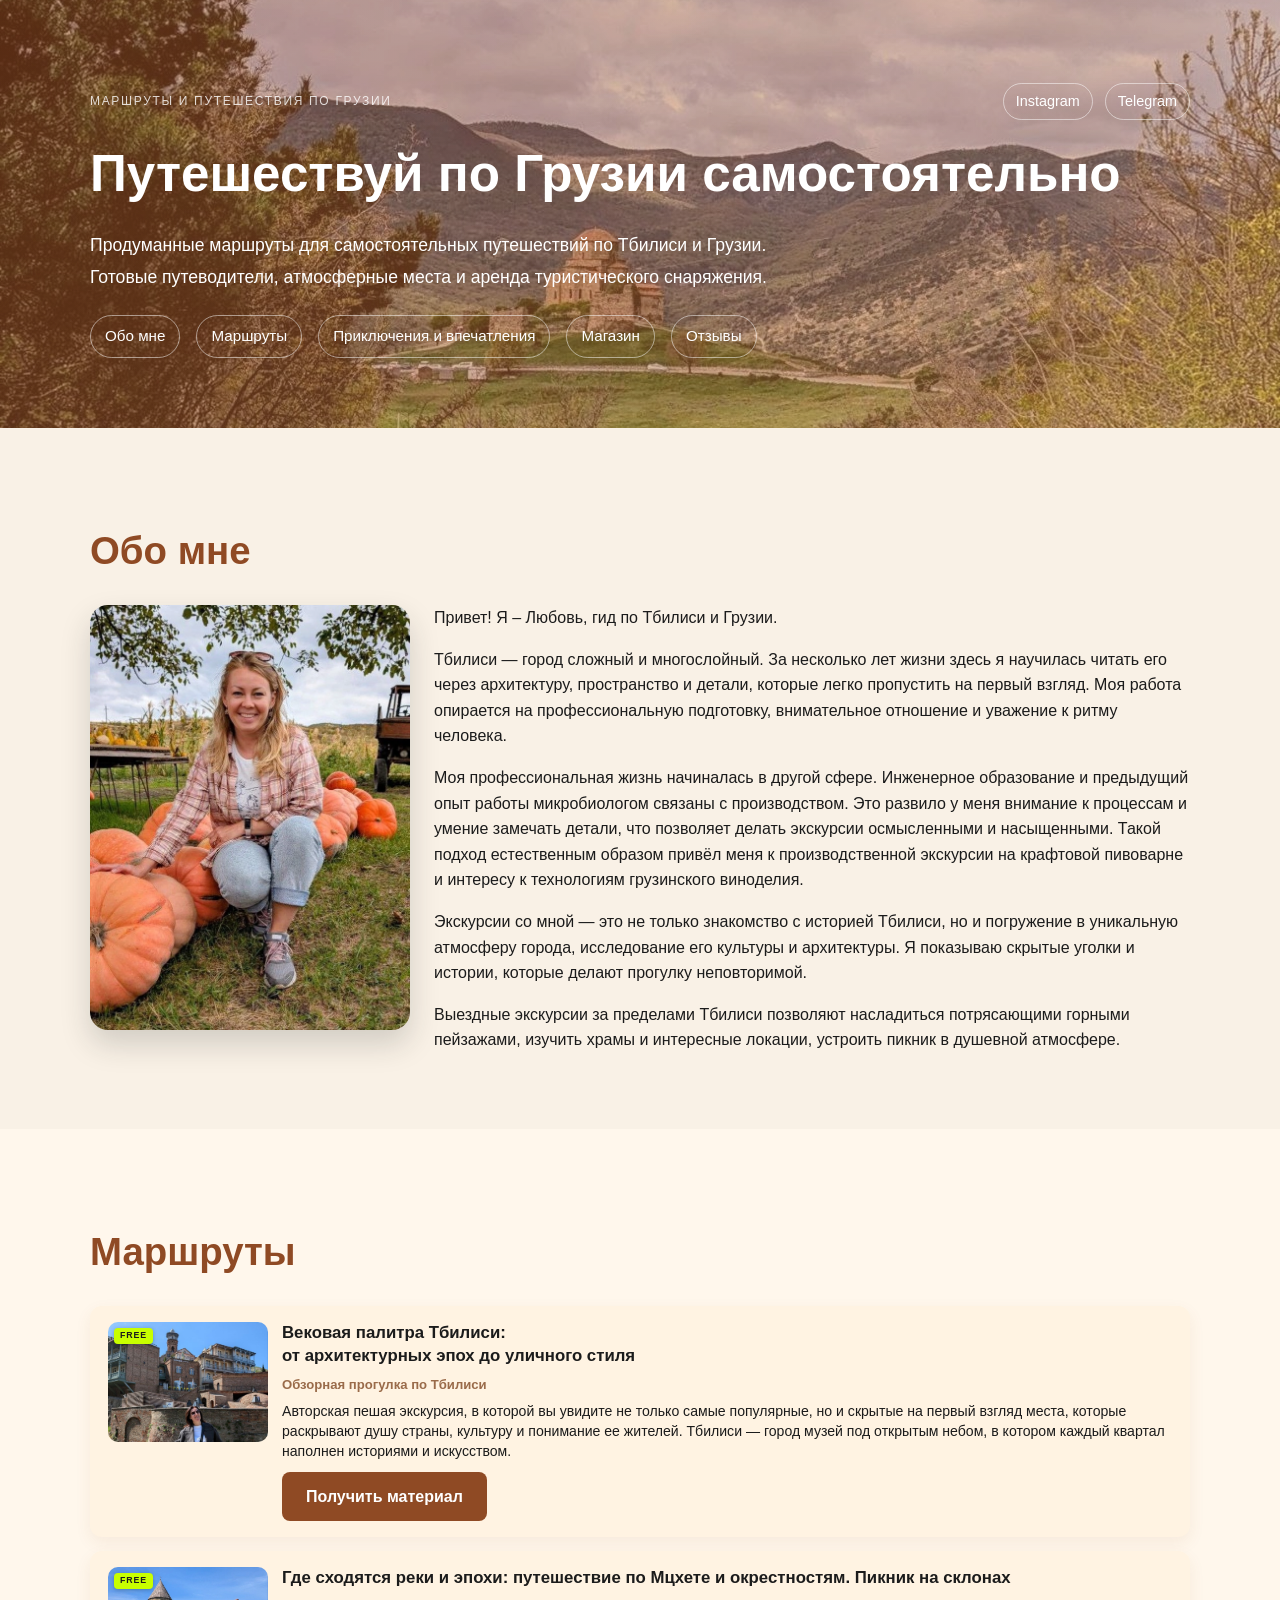
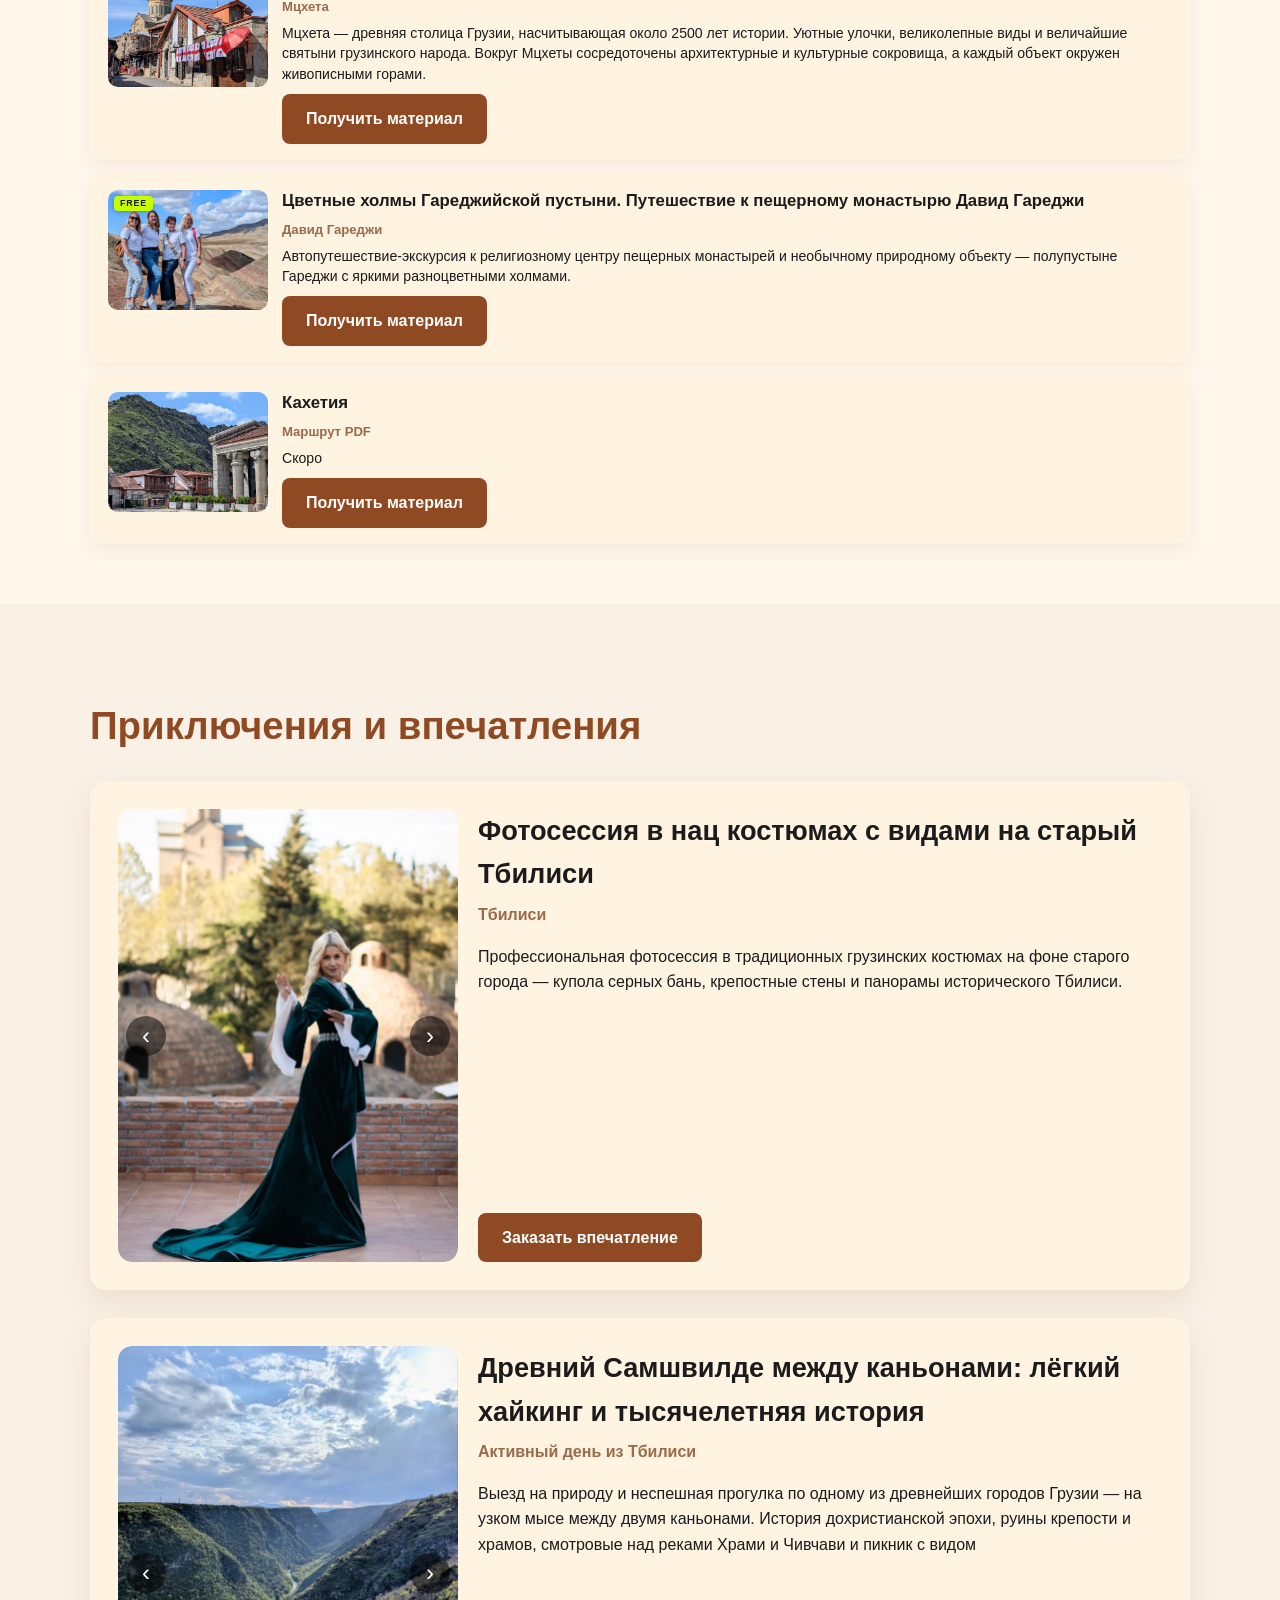
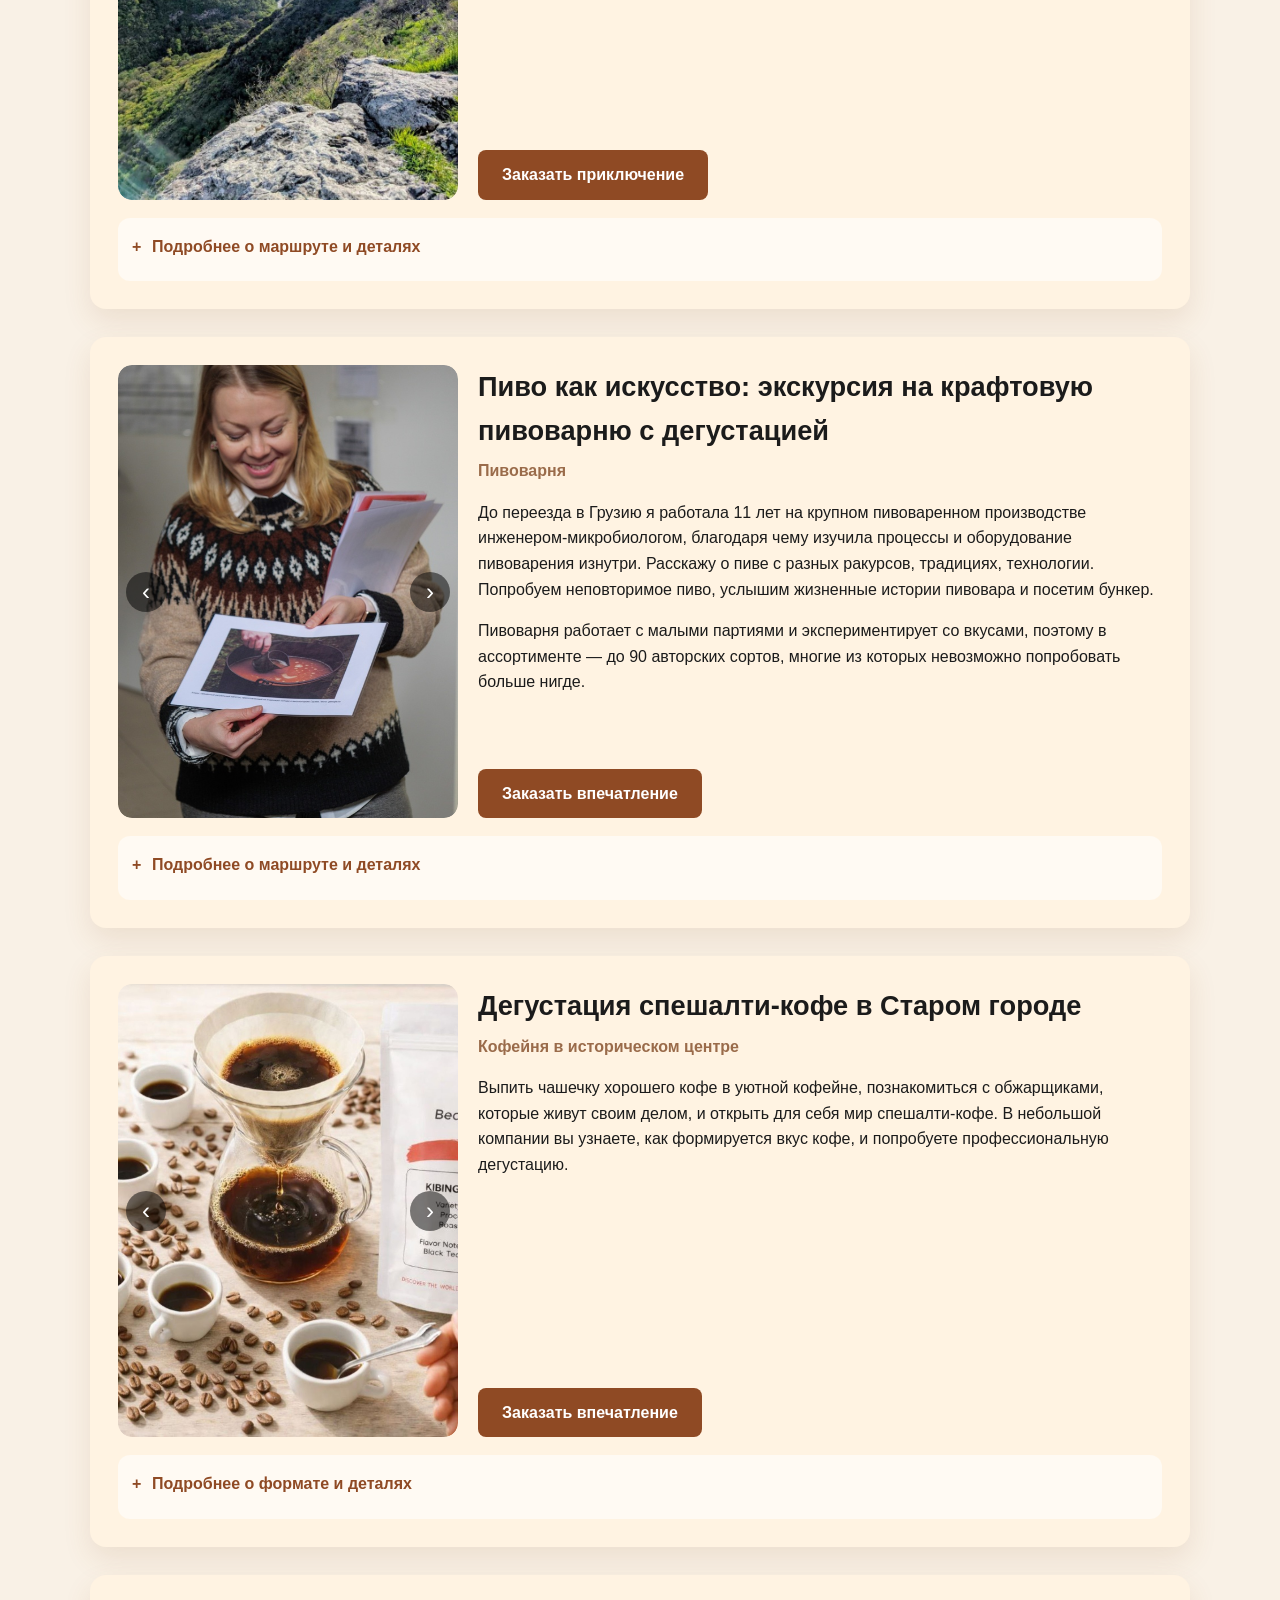
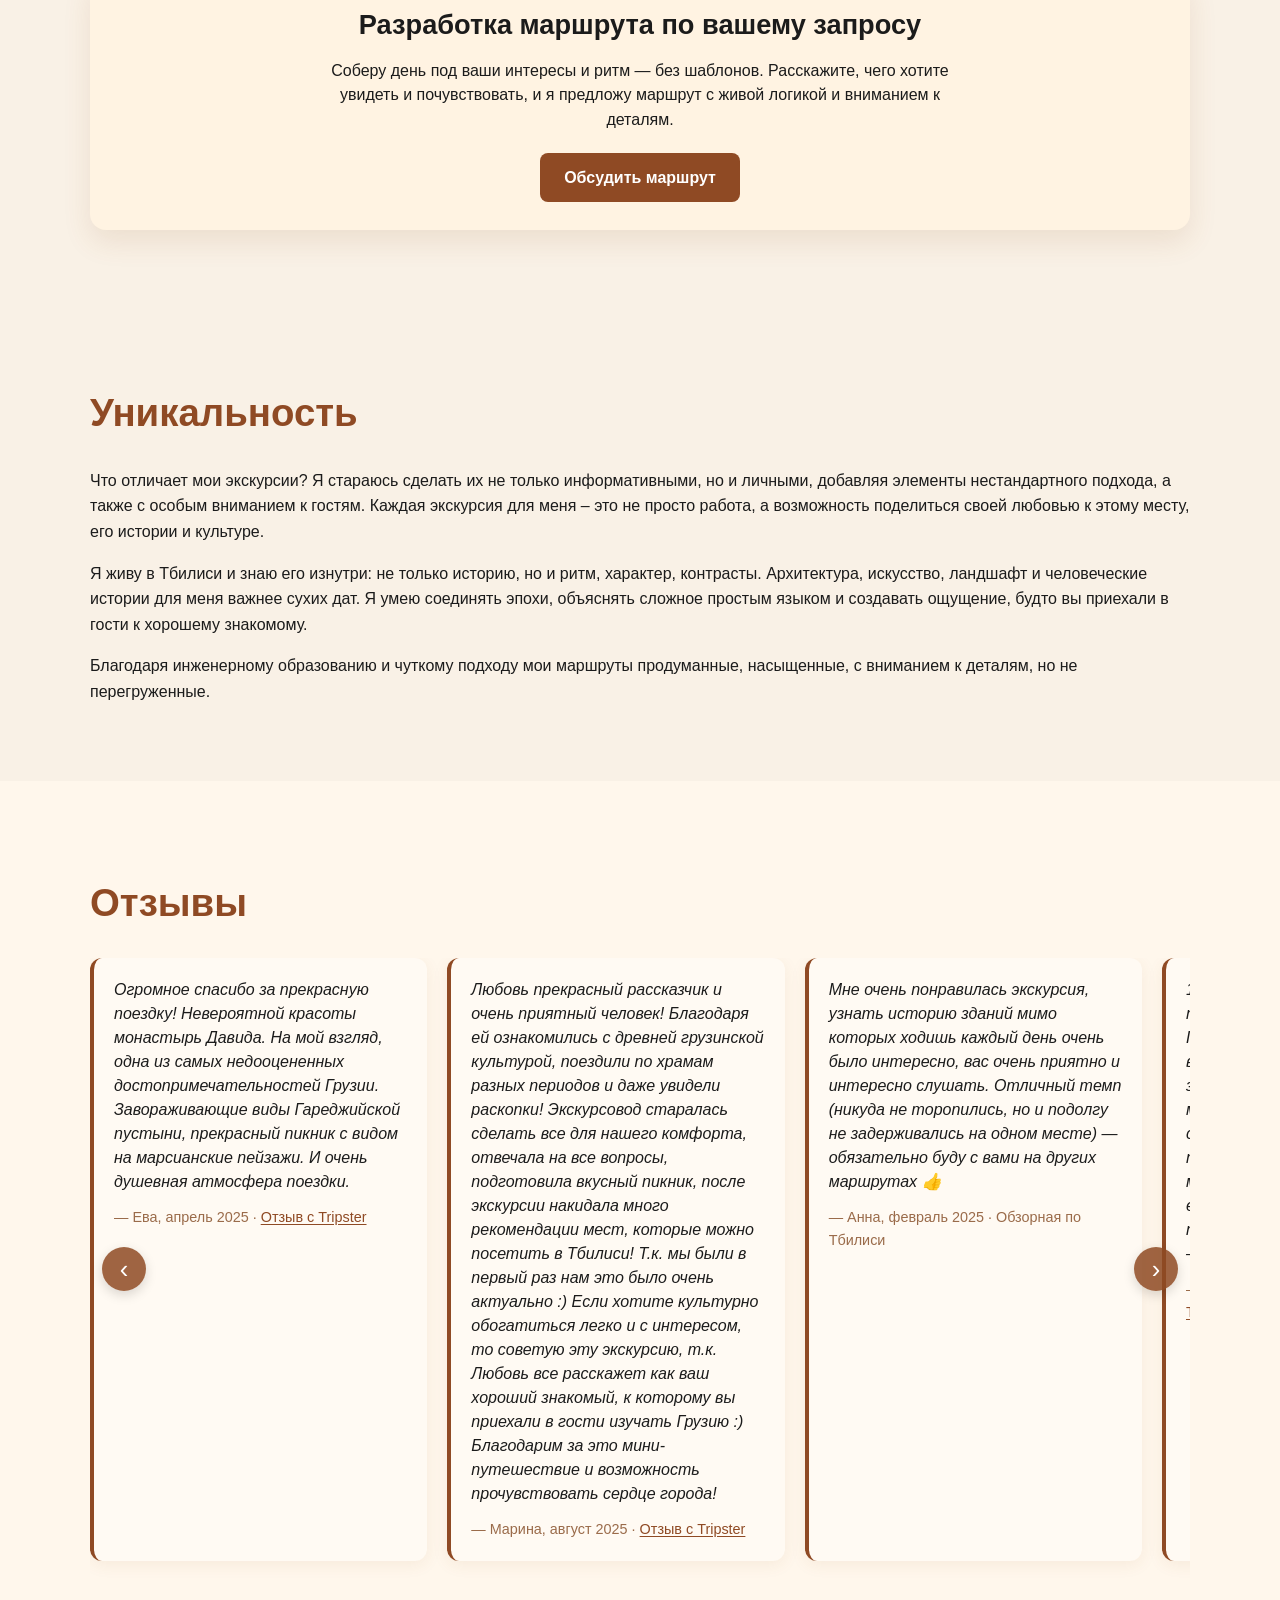
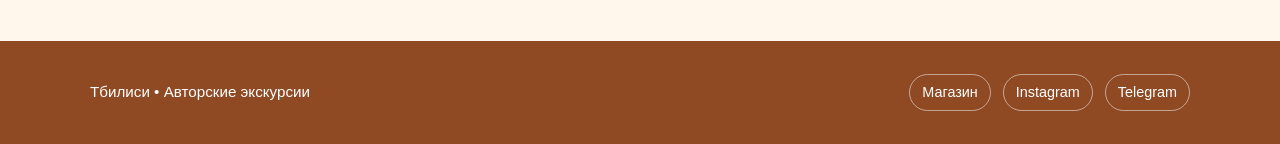
==== index.html @ 755b597a "Update index.html" ====
<!doctype html>
<html lang="ru">
  <head>
    <meta charset="utf-8" />
    <meta name="viewport" content="width=device-width, initial-scale=1" />
    <title>Любовь — гид по Тбилиси</title>
    <link rel="icon" type="image/png" sizes="32x32" href="images/favicon/favicon-32x32.png" />
    <link rel="icon" type="image/png" sizes="16x16" href="images/favicon/favicon-16x16.png" />
    <link rel="icon" href="images/favicon/favicon.ico" sizes="any" />
    <link rel="apple-touch-icon" sizes="180x180" href="images/favicon/apple-touch-icon.png" />
    <link rel="manifest" href="images/favicon/site.webmanifest" />
    <link rel="stylesheet" href="styles.css" />
  </head>
  <body>
    <header class="hero">
      <div class="container">
        <div class="hero-top">
          <p class="eyebrow">Маршруты и путешествия по Грузии</p>
          <div class="hero-contacts">
            <a href="https://instagram.com/soulmate_travel_georgia" target="_blank" rel="noreferrer"
              >Instagram</a
            >
            <a href="https://t.me/soulmate_travel_georgia" target="_blank" rel="noreferrer"
              >Telegram</a
            >
          </div>
        </div>
        <h1>Путешествуй по Грузии самостоятельно</h1>
        <p class="lead">
          Продуманные маршруты для самостоятельных путешествий по Тбилиси и Грузии.
        </p>
        <p class="lead">
          Готовые путеводители, атмосферные места и аренда туристического снаряжения.
        </p>
        <nav class="hero-nav">
          <a href="#about">Обо мне</a>
          <a href="#routes">Маршруты</a>
          <a href="#adventures">Приключения и впечатления</a>
          <a href="shop.html">Магазин</a>
          <a href="#reviews">Отзывы</a>
        </nav>
      </div>
    </header>

    <main>
      <section id="about" class="section">
        <div class="container">
          <h2>Обо мне</h2>
          <div class="about-grid">
            <div class="about-photo">
              <img
                src="images/guide-lyubov.webp"
                alt="Фото гида Любови"
              />
            </div>
            <div class="text-block">
            <p>Привет! Я – Любовь, гид по Тбилиси и Грузии.</p>
            <p>
              Тбилиси — город сложный и многослойный. За несколько лет жизни здесь я научилась читать его через архитектуру, пространство и детали, которые легко пропустить на первый взгляд. Моя работа опирается на профессиональную подготовку, внимательное отношение и уважение к ритму человека.
            </p>
            <p>
              Моя профессиональная жизнь начиналась в другой сфере. Инженерное образование и предыдущий опыт работы микробиологом связаны с производством. Это развило у меня внимание к процессам и умение замечать детали, что позволяет делать экскурсии осмысленными и насыщенными. Такой подход естественным образом привёл меня к производственной экскурсии на крафтовой пивоварне и интересу к технологиям грузинского виноделия.
            </p>
            <p>
              Экскурсии со мной — это не только знакомство с историей Тбилиси, но и погружение в уникальную атмосферу города, исследование его культуры и архитектуры. Я показываю скрытые уголки и истории, которые делают прогулку неповторимой.
            </p>
            <p>
              Выездные экскурсии за пределами Тбилиси позволяют насладиться потрясающими горными пейзажами, изучить храмы и интересные локации, устроить пикник в душевной атмосфере.
            </p>
            </div>
          </div>
        </div>
      </section>

      <section id="routes" class="section section-alt">
        <div class="container">
          <h2>Маршруты</h2>

          <div class="routes-list">
          <article class="card card-route">
            <div class="route-main">
              <div class="route-cover">
                <span class="route-free-badge">FREE</span>
                <img src="images/tbilisi/tour-tbilisi-01.jpg" alt="Историческая застройка Тбилиси — балконы, канатная дорога" />
              </div>
              <div class="route-main-text">
                <div class="card-header">
                  <h3>
                    Вековая палитра Тбилиси:<br>от архитектурных эпох до уличного стиля
                  </h3>
                  <p class="card-subtitle">Обзорная прогулка по Тбилиси</p>
                </div>
                <p class="card-lead">
                  Авторская пешая экскурсия, в которой вы увидите не только самые популярные, но и скрытые на первый взгляд места, которые раскрывают душу страны, культуру и понимание ее жителей. Тбилиси — город музей под открытым небом, в котором каждый квартал наполнен историями и искусством.
                </p>
                <a href="https://t.me/soulmate_travel_georgia" target="_blank" rel="noreferrer" class="booking-button booking-button--compact">Получить материал</a>
              </div>
            </div>
          </article>

          <article class="card card-route">
            <div class="route-main">
              <div class="route-cover">
                <span class="route-free-badge">FREE</span>
                <img src="images/mtskheta/tour-mtskheta-03.jpg" alt="Улица Мцхеты — собор Светицховели, сувенирные лавки и грузинские флаги" />
              </div>
              <div class="route-main-text">
                <div class="card-header">
                  <h3>
                    Где сходятся реки и эпохи: путешествие по Мцхете и
                    окрестностям. Пикник на склонах
                  </h3>
                  <p class="card-subtitle">Мцхета</p>
                </div>
                <p class="card-lead">
                  Мцхета — древняя столица Грузии, насчитывающая около 2500 лет
                  истории. Уютные улочки, великолепные виды и величайшие святыни
                  грузинского народа. Вокруг Мцхеты сосредоточены архитектурные
                  и культурные сокровища, а каждый объект окружен живописными
                  горами.
                </p>
                <a href="https://t.me/soulmate_travel_georgia" target="_blank" rel="noreferrer" class="booking-button booking-button--compact">Получить материал</a>
              </div>
            </div>
          </article>

          <article class="card card-route">
            <div class="route-main">
              <div class="route-cover">
                <span class="route-free-badge">FREE</span>
                <img src="images/david-gareji/tour-david-gareji-01.jpg" alt="Группа на фоне разноцветных холмов Гареджийской пустыни" />
              </div>
              <div class="route-main-text">
                <div class="card-header">
                  <h3>
                    Цветные холмы Гареджийской пустыни. Путешествие к пещерному
                    монастырю Давид Гареджи
                  </h3>
                  <p class="card-subtitle">Давид Гареджи</p>
                </div>
                <p class="card-lead">
                  Автопутешествие-экскурсия к религиозному центру пещерных
                  монастырей и необычному природному объекту — полупустыне
                  Гареджи с яркими разноцветными холмами.
                </p>
                <a href="https://t.me/soulmate_travel_georgia" target="_blank" rel="noreferrer" class="booking-button booking-button--compact">Получить материал</a>
              </div>
            </div>
          </article>

          <article class="card card-route">
            <div class="route-main">
              <div class="route-cover">
                <img src="images/mtskheta/tour-mtskheta-06.jpg" alt="Окрестности Кахетии и горный пейзаж" />
              </div>
              <div class="route-main-text">
                <div class="card-header">
                  <h3>Кахетия</h3>
                  <p class="card-subtitle">Маршрут PDF</p>
                </div>
                <p class="card-lead">Скоро</p>
                <a href="https://t.me/soulmate_travel_georgia" target="_blank" rel="noreferrer" class="booking-button booking-button--compact">Получить материал</a>
              </div>
            </div>
          </article>

          </div>
        </div>
      </section>

      <section id="adventures" class="section">
        <div class="container">
          <h2>Приключения и впечатления</h2>

          <article class="card">
            <div class="tour-main tour-main--portrait">
              <div class="tour-cover-carousel carousel-3-4">
                <button type="button" class="carousel-prev" aria-label="Предыдущее фото">‹</button>
                <div class="carousel-track">
                  <figure class="carousel-slide">
                    <img src="images/photo-session/tour-photo-session-01.png" alt="Фотосессия в национальном костюме на фоне старого Тбилиси" />
                    <figcaption>Национальный костюм и виды на Абанотубани</figcaption>
                  </figure>
                </div>
                <button type="button" class="carousel-next" aria-label="Следующее фото">›</button>
              </div>
              <div class="tour-main-text">
                <div class="card-header">
                  <h3>
                    Фотосессия в нац костюмах с видами на старый Тбилиси
                  </h3>
                  <p class="card-subtitle">Тбилиси</p>
                </div>
                <p class="card-lead">
                  Профессиональная фотосессия в традиционных грузинских костюмах на фоне старого города — купола серных бань, крепостные стены и панорамы исторического Тбилиси.
                </p>
                <div class="tour-booking">
                  <a href="https://t.me/soulmate_travel_georgia" target="_blank" rel="noreferrer" class="booking-button">Заказать впечатление</a>
                </div>
              </div>
            </div>
          </article>

          <article class="card">
            <div class="tour-main tour-main--portrait">
              <div class="tour-cover-carousel carousel-3-4">
                <button type="button" class="carousel-prev" aria-label="Предыдущее фото">‹</button>
                <div class="carousel-track">
                  <figure class="carousel-slide">
                    <img src="images/samshvilde/tour-samshvilde-01.png" alt="Вид с высоты на зелёные каньоны рек Храми и Чивчави у Самшвилде" />
                    <figcaption>Каньоны у древнего Самшвилде — панорама с высоты</figcaption>
                  </figure>
                  <figure class="carousel-slide">
                    <img src="images/samshvilde/1.jpg" alt="Тропа между древними каменными стенами" />
                    <figcaption>Тропа между древними стенами</figcaption>
                  </figure>
                  <figure class="carousel-slide">
                    <img src="images/samshvilde/2.jpg" alt="Каменный храм на территории Самшвилде" />
                    <figcaption>Каменный храм на территории Самшвилде</figcaption>
                  </figure>
                  <figure class="carousel-slide">
                    <img src="images/samshvilde/3.jpg" alt="Резная каменная стела с древней надписью" />
                    <figcaption>Резная стела с древней надписью</figcaption>
                  </figure>
                  <figure class="carousel-slide">
                    <img src="images/samshvilde/4.jpg" alt="Каменная часовня с традиционными лентами" />
                    <figcaption>Часовня с традиционными лентами</figcaption>
                  </figure>
                  <figure class="carousel-slide">
                    <img src="images/samshvilde/4-1.jpg" alt="Иконы на каменной стене древней часовни" />
                    <figcaption>Иконы на каменной стене</figcaption>
                  </figure>
                  <figure class="carousel-slide">
                    <img src="images/samshvilde/5.jpg" alt="Прогулка к руинам крепости Самшвилде" />
                    <figcaption>Прогулка к руинам крепости</figcaption>
                  </figure>
                  <figure class="carousel-slide">
                    <img src="images/samshvilde/6.jpg" alt="Отдых на краю каньона с панорамой долины" />
                    <figcaption>Отдых на краю каньона</figcaption>
                  </figure>
                  <figure class="carousel-slide">
                    <img src="images/samshvilde/7.jpg" alt="Древний каменный памятник и место для отдыха" />
                    <figcaption>Древний памятник и место для отдыха</figcaption>
                  </figure>
                  <figure class="carousel-slide">
                    <img src="images/samshvilde/8.jpg" alt="Пикник на траве с видом на каньон" />
                    <figcaption>Пикник с видом на каньон</figcaption>
                  </figure>
                  <figure class="carousel-slide">
                    <img src="images/samshvilde/9-1.jpg" alt="Смотровая площадка над каньоном" />
                    <figcaption>Смотровая над каньоном</figcaption>
                  </figure>
                  <figure class="carousel-slide">
                    <img src="images/samshvilde/9-2.jpg" alt="Остатки древних крепостных стен" />
                    <figcaption>Остатки древних крепостных стен</figcaption>
                  </figure>
                  <figure class="carousel-slide">
                    <img src="images/samshvilde/10.jpg" alt="Крепостная стена и башня Самшвилде" />
                    <figcaption>Крепостная стена и башня</figcaption>
                  </figure>
                  <figure class="carousel-slide">
                    <img src="images/samshvilde/11.jpg" alt="Резные камни древней застройки" />
                    <figcaption>Резные камни древней застройки</figcaption>
                  </figure>
                  <figure class="carousel-slide">
                    <img src="images/samshvilde/12.jpg" alt="Мыс между каньонами — пастбище у руин" />
                    <figcaption>Мыс между каньонами — пастбище у руин</figcaption>
                  </figure>
                  <figure class="carousel-slide">
                    <img src="images/samshvilde/13.jpg" alt="Руины Самшвилдского Сиона" />
                    <figcaption>Руины Самшвилдского Сиона</figcaption>
                  </figure>
                  <figure class="carousel-slide">
                    <img src="images/samshvilde/14.jpg" alt="Внутри древнего каменного храма" />
                    <figcaption>Внутри древнего каменного храма</figcaption>
                  </figure>
                  <figure class="carousel-slide">
                    <img src="images/samshvilde/15.jpg" alt="Руины храма без крыши — трава и арочные проёмы" />
                    <figcaption>Храм без крыши — время и природа</figcaption>
                  </figure>
                </div>
                <button type="button" class="carousel-next" aria-label="Следующее фото">›</button>
              </div>
              <div class="tour-main-text">
                <div class="card-header">
                  <h3>
                    Древний Самшвилде между каньонами: лёгкий хайкинг и тысячелетняя история
                  </h3>
                  <p class="card-subtitle">Активный день из Тбилиси</p>
                </div>
                <p class="card-lead">
                  Выезд на природу и неспешная прогулка по одному из древнейших городов Грузии — на узком мысе между двумя каньонами. История дохристианской эпохи, руины крепости и храмов, смотровые над реками Храми и Чивчави и пикник с видом
                </p>
                <div class="tour-booking">
                  <a href="https://t.me/soulmate_travel_georgia" target="_blank" rel="noreferrer" class="booking-button">Заказать приключение</a>
                </div>
              </div>
            </div>
            <details class="tour-details">
              <summary>Подробнее о маршруте и деталях</summary>
              <div class="card-columns">
                <div>
                  <h4>Идея дня</h4>
                  <ul>
                    <li>Погулять по месту, где древний город «вписан» в каньоны</li>
                    <li>Почувствовать слой истории дохристианской Грузии</li>
                    <li>Увидеть руины средневековых храмов и укреплений</li>
                    <li>Провести день на свежем воздухе — лёгко, красиво и по-настоящему атмосферно</li>
                  </ul>
                </div>
                <div>
                  <h4>На прогулке по Самшвилде</h4>
                  <ul>
                    <li>Остатки древних крепостных стен</li>
                    <li>Руины жилых кварталов</li>
                    <li>Старинные храмы</li>
                    <li>Самшвилдский Сион</li>
                    <li>Смотровые над каньонами рек Храми и Чивчави</li>
                  </ul>
                </div>
              </div>
              <div class="text-block">
                <h4>Как проходит маршрут</h4>
                <p>
                  Из Тбилиси направляемся к древнему Самшвилде. По дороге можно зайти в Асурети — бывшую немецкую колонию Элизабетталь: камень XIX века, винные погреба и настроение «старой Европы» без суеты.
                </p>
                <p>
                  Дальше — нетяжёлый хайкинг по территории города, основанного ещё в дохристианскую эпоху. Самшвилде стоял на узком мысе между двумя каньонами и был важным торговым и оборонительным узлом. Я расскажу, как устроен был город в разные времена, почему его считали почти неприступным и как здесь переплелись языческое прошлое и христианская история Грузии.
                </p>
                <p>
                  В середине дня остановимся на короткий пикник: передохнуть, перекусить и просто посмотреть на пейзаж.
                </p>
                <p>
                  На обратном пути — Алгетское водохранилище: виды, вода и проезд по дамбе.
                </p>
              </div>
              <div class="info-grid">
                <div>
                  <h4>Кому подойдёт</h4>
                  <p>
                    Тем, кто хочет совместить лёгкую активность, панорамы и живую историю без «музейной» скуки — один день вне Тбилиси с характером.
                  </p>
                </div>
                <div>
                  <h4>Организационные детали</h4>
                  <p>
                    Продолжительность: 7–8 ч<br>
                    До локаций на автомобиле; пешая часть около 3–4 ч<br>
                    1–4 человека<br>
                    В стоимость <strong>включён пикник</strong><br>
                    Возьмите удобную нескользящую обувь; в ясную погоду — головной убор и воду
                  </p>
                </div>
                <div>
                  <h4>Стоимость</h4>
                  <p>140 евро или 450 лари</p>
                </div>
              </div>
            </details>
          </article>

          <article class="card">
            <div class="tour-main tour-main--portrait">
              <div class="tour-cover-carousel carousel-3-4">
                <button type="button" class="carousel-prev" aria-label="Предыдущее фото">‹</button>
                <div class="carousel-track">
                  <figure class="carousel-slide">
                    <img src="images/brewery/tour-brewery-01.jpg" alt="Лари — ритуальный напиток из ячменного солода в высокогорной Грузии" />
                    <figcaption>Лари — ритуальный напиток из ячменного солода в высокогорной Грузии</figcaption>
                  </figure>
                  <figure class="carousel-slide">
                    <img src="images/brewery/tour-brewery-03.jpg" alt="Ячменный солод — сырьё для пива" />
                    <figcaption>Ячменный солод — сырьё для пива</figcaption>
                  </figure>
                  <figure class="carousel-slide">
                    <img src="images/brewery/tour-brewery-04.jpg" alt="Пиво Megobrebi Brewery в бокале" />
                    <figcaption>Пиво Megobrebi Brewery в бокале</figcaption>
                  </figure>
                  <figure class="carousel-slide">
                    <img src="images/brewery/tour-brewery-05.jpg" alt="Крафтовое пиво Megobrebi — сорта в банках" />
                    <figcaption>Крафтовое пиво Megobrebi — сорта в банках</figcaption>
                  </figure>
                  <figure class="carousel-slide">
                    <img src="images/brewery/tour-brewery-06.jpg" alt="Гид рассказывает об оборудовании у бродильных танков" />
                    <figcaption>Гид рассказывает об оборудовании у бродильных танков</figcaption>
                  </figure>
                  <figure class="carousel-slide">
                    <img src="images/brewery/tour-brewery-07.jpg" alt="Квеври для ферментации на пивоварне" />
                    <figcaption>Квеври для ферментации на пивоварне</figcaption>
                  </figure>
                  <figure class="carousel-slide">
                    <img src="images/brewery/tour-brewery-08.jpg" alt="Группа с пивом на экскурсии по пивоварне" />
                    <figcaption>Группа с пивом на экскурсии по пивоварне</figcaption>
                  </figure>
                  <figure class="carousel-slide">
                    <img src="images/brewery/tour-brewery-09.jpg" alt="Оценка аромата хмеля на пивоварне" />
                    <figcaption>Оценка аромата хмеля на пивоварне</figcaption>
                  </figure>
                  <figure class="carousel-slide">
                    <img src="images/brewery/tour-brewery-02.jpg" alt="Цех пивоварни — бродильные танки и оборудование" />
                    <figcaption>Цех пивоварни — бродильные танки и оборудование</figcaption>
                  </figure>
                  <figure class="carousel-slide">
                    <img src="images/brewery/tour-brewery-10.jpg" alt="Отдых на территории пивоварни" />
                    <figcaption>Отдых на территории пивоварни</figcaption>
                  </figure>
                </div>
                <button type="button" class="carousel-next" aria-label="Следующее фото">›</button>
              </div>
              <div class="tour-main-text">
                <div class="card-header">
                  <h3>
                    Пиво как искусство: экскурсия на крафтовую пивоварню с
                    дегустацией
                  </h3>
                  <p class="card-subtitle">Пивоварня</p>
                </div>
                <p class="card-lead">
                  До переезда в Грузию я работала 11 лет на крупном пивоваренном
                  производстве инженером-микробиологом, благодаря чему изучила
                  процессы и оборудование пивоварения изнутри. Расскажу о пиве с разных ракурсов, традициях, технологии. Попробуем неповторимое пиво, услышим жизненные истории пивовара и посетим бункер.
                </p>
                <p>
                  Пивоварня работает с малыми партиями и экспериментирует со вкусами, поэтому в ассортименте — до 90 авторских сортов, многие из которых невозможно попробовать больше нигде.
                </p>
                <div class="tour-booking">
                  <a href="https://t.me/soulmate_travel_georgia" target="_blank" rel="noreferrer" class="booking-button">Заказать впечатление</a>
                </div>
              </div>
            </div>
            <details class="tour-details">
              <summary>Подробнее о маршруте и деталях</summary>
              <div class="card-columns">
                <div>
                  <h4>Вы увидите</h4>
                  <ul>
                    <li>Полный цикл производства пива.</li>
                    <li>Разберетесь в сырье, материалах и их особенностях.</li>
                    <li>Оборудование — от дробилки до линии розлива.</li>
                    <li>Истории от пивовара и разрушение мифов.</li>
                    <li>Секреты крафтового пивоварения в Грузии.</li>
                  </ul>
                </div>
                <div>
                  <h4>Вы узнаете</h4>
                  <ul>
                    <li>Как варится крафтовое пиво — от зерна до бокала.</li>
                    <li>Чем отличается крафт от масс-маркета.</li>
                    <li>Историю пивоваренных традиций в Грузии.</li>
                    <li>Как влияют ингредиенты на вкус и аромат.</li>
                    <li>
                      Как проходит брожение и зачем нужны бродильные танки.
                    </li>
                  </ul>
                </div>
                <div>
                  <h4>Дегустация</h4>
                  <ul>
                    <li>Пиво прямо из бродильного танка.</li>
                    <li>3–4 сорта пива и 4–5 видов наливки.</li>
                    <li>Легкие закуски включены.</li>
                  </ul>
                </div>
              </div>
              <div class="info-grid">
                <div>
                  <h4>Уникальность</h4>
                  <p>
                    Подойдёт тем, кто любит крафтовое пиво и гастрономические впечатления, ищет нетуристические форматы и хочет изнутри понять, как рождается вкус пива — в живом общении с профессиональными пивоварами.
                  </p>
                </div>
                <div>
                  <h4>Организационные моменты</h4>
                  <p>
                    Экскурсия 18+<br>
                    Продолжительность: 2,5 часа.<br>
                    До пивоварни вы добираетесь самостоятельно (около 30 минут от центра).<br>
                    На производство нельзя проносить еду и молочные продукты<br>
                    Перед экскурсией рекомендую поесть и воздержаться от вождения авто
                  </p>
                </div>
                <div>
                  <h4>Стоимость</h4>
                  <p>
                    120 ₾ или 45 $/чел<br>
                    Минимум 3 человека.<br>
                    Группам от 5 человек — скидка 10%
                  </p>
                </div>
              </div>
            </details>
          </article>

          <article class="card">
            <div class="tour-main tour-main--portrait">
              <div class="tour-cover-carousel carousel-3-4">
                <button type="button" class="carousel-prev" aria-label="Предыдущее фото">‹</button>
                <div class="carousel-track">
                  <figure class="carousel-slide">
                    <img src="images/coffee/tour-coffee-01.png" alt="Профессиональная дегустация кофе — Chemex, чашки и зёрна на столе" />
                    <figcaption>Дегустация в формате cupping</figcaption>
                  </figure>
                  <figure class="carousel-slide">
                    <img src="images/coffee/tour-coffee-02.png" alt="Упаковка зерна спешалти и чашка свежесваренного кофе" />
                    <figcaption>Зёрна и чашка — знакомство с сортом</figcaption>
                  </figure>
                  <figure class="carousel-slide">
                    <img src="images/coffee/tour-coffee-03.png" alt="Участница дегустации с бокалом кофе" />
                    <figcaption>Камерная атмосфера</figcaption>
                  </figure>
                  <figure class="carousel-slide">
                    <img src="images/coffee/tour-coffee-04.png" alt="Группа на дегустации спешалти-кофе в уютной кофейне" />
                    <figcaption>Общение и дегустация</figcaption>
                  </figure>
                  <figure class="carousel-slide">
                    <img src="images/coffee/tour-coffee-05.png" alt="Участник дегустации пробует аромат и вкус кофе" />
                    <figcaption>Профессиональный подход к чашке</figcaption>
                  </figure>
                  <figure class="carousel-slide">
                    <img src="images/coffee/tour-coffee-06.png" alt="Показ заваривания кофе в дриппере за стойкой кофейни" />
                    <figcaption>Разбор заваривания и оборудования</figcaption>
                  </figure>
                  <figure class="carousel-slide">
                    <img src="images/coffee/tour-coffee-07.png" alt="Эспрессо-машина — экстракция в чашки на весах" />
                    <figcaption>Точная экстракция эспрессо</figcaption>
                  </figure>
                  <figure class="carousel-slide">
                    <img src="images/coffee/tour-coffee-08.png" alt="Разлив кофе из сервера в дегустационные чашки" />
                    <figcaption>От заваривания до дегустации</figcaption>
                  </figure>
                  <figure class="carousel-slide">
                    <img src="images/coffee/tour-coffee-09.png" alt="Заваривание pour-over: чайник и дриппер V60" />
                    <figcaption>Pour-over вручную</figcaption>
                  </figure>
                  <figure class="carousel-slide">
                    <img src="images/coffee/tour-coffee-10.png" alt="Обжаренные зёрна в профессиональном каппинг-трее" />
                    <figcaption>Зёрна перед чашкой</figcaption>
                  </figure>
                </div>
                <button type="button" class="carousel-next" aria-label="Следующее фото">›</button>
              </div>
              <div class="tour-main-text">
                <div class="card-header">
                  <h3>
                    Дегустация спешалти-кофе в Старом городе
                  </h3>
                  <p class="card-subtitle">Кофейня в историческом центре</p>
                </div>
                <p class="card-lead">
                  Выпить чашечку хорошего кофе в уютной кофейне, познакомиться с обжарщиками, которые живут своим делом, и открыть для себя мир спешалти-кофе. В небольшой компании вы узнаете, как формируется вкус кофе, и попробуете профессиональную дегустацию.
                </p>
                <div class="tour-booking">
                  <a href="https://t.me/soulmate_travel_georgia" target="_blank" rel="noreferrer" class="booking-button">Заказать впечатление</a>
                </div>
              </div>
            </div>
            <details class="tour-details">
              <summary>Подробнее о формате и деталях</summary>
              <div class="card-columns">
                <div>
                  <h4>Темы встречи</h4>
                  <ul>
                    <li>В маленькой кофейне в Старом городе мы проведём камерную дегустацию спешалти-кофе.</li>
                    <li>Это возможность попробовать несколько сортов кофе так, как это делают обжарщики и бариста, и научиться различать вкусы, ароматы и характер разных зёрен.</li>
                    <li>В уютной обстановке кофейни вы познакомитесь с миром спешалти-кофе и узнаете, почему один кофе может напоминать ягоды или шоколад, а другой — цитрусы или цветы.</li>
                  </ul>
                </div>
                <div>
                  <h4>Что вас ждёт</h4>
                  <ul>
                    <li>Дегустация нескольких сортов спешалти-кофе из разных стран</li>
                    <li>Знакомство с профессиональным методом дегустации</li>
                    <li>Разговор о происхождении кофе, обработке и обжарке</li>
                    <li>Обучение тому, как различать вкусовые ноты</li>
                    <li>Дружеская атмосфера небольшой кофейни и общение с людьми, которые любят кофе</li>
                  </ul>
                </div>
                <div>
                  <h4>Вы узнаете</h4>
                  <ul>
                    <li>Чем спешалти-кофе отличается от обычного</li>
                    <li>Как формируется вкус кофе</li>
                    <li>Почему один и тот же сорт может звучать по-разному</li>
                    <li>Как научиться чувствовать вкусовые ноты</li>
                  </ul>
                </div>
              </div>
              <div class="info-grid">
                <div>
                  <h4>Уникальность</h4>
                  <ul>
                    <li>Тем, кто хочет глубже понять кофе через живой разговор и практику</li>
                    <li>Любителям спешалти и тем, кто только открывает для себя этот формат — в камерной группе и гостеприимной атмосфере</li>
                    <li>Удобное расположение рядом с достопримечательностями</li>
                  </ul>
                </div>
                <div>
                  <h4>Организационные моменты</h4>
                  <p>
                    Продолжительность: 1,5 ч<br>
                    Небольшая группа — от 2 до 5 человек<br>
                    Каждую субботу в 10:00 и в 14:00
                  </p>
                </div>
                <div>
                  <h4>Стоимость</h4>
                  <p>70 ₾ или 27 $</p>
                </div>
              </div>
            </details>
          </article>

          <div class="card card-custom-route">
            <div class="card-header">
              <h3>Разработка маршрута по вашему запросу</h3>
            </div>
            <p class="card-custom-route-text">
              Соберу день под ваши интересы и ритм — без шаблонов. Расскажите, чего хотите увидеть и почувствовать, и я предложу маршрут с живой логикой и вниманием к деталям.
            </p>
            <a href="https://t.me/soulmate_travel_georgia" target="_blank" rel="noreferrer" class="booking-button">Обсудить маршрут</a>
          </div>
        </div>
      </section>

      <section id="unique" class="section">
        <div class="container">
          <h2>Уникальность</h2>
          <div class="text-block">
            <p>
              Что отличает мои экскурсии? Я стараюсь сделать их не только
              информативными, но и личными, добавляя элементы нестандартного
              подхода, а также с особым вниманием к гостям. Каждая экскурсия для
              меня – это не просто работа, а возможность поделиться своей
              любовью к этому месту, его истории и культуре.
            </p>
            <p>
              Я живу в Тбилиси и знаю его изнутри: не только историю, но и ритм,
              характер, контрасты. Архитектура, искусство, ландшафт и человеческие
              истории для меня важнее сухих дат. Я умею соединять эпохи,
              объяснять сложное простым языком и создавать ощущение, будто вы
              приехали в гости к хорошему знакомому.
            </p>
            <p>
              Благодаря инженерному образованию и чуткому подходу мои маршруты
              продуманные, насыщенные, с вниманием к деталям, но не перегруженные.
            </p>
          </div>
        </div>
      </section>

      <section id="reviews" class="section section-alt">
        <div class="container">
          <h2>Отзывы</h2>
          <div class="reviews-carousel">
          <button type="button" class="reviews-carousel-prev" aria-label="Предыдущие отзывы">‹</button>
          <div class="reviews-carousel-track">
            <blockquote class="review-card">
              <p class="review-text">Огромное спасибо за прекрасную поездку! Невероятной красоты монастырь Давида. На мой взгляд, одна из самых недооцененных достопримечательностей Грузии. Завораживающие виды Гареджийской пустыни, прекрасный пикник с видом на марсианские пейзажи. И очень душевная атмосфера поездки.</p>
              <footer class="review-author">— Ева, апрель 2025 · <a href="https://experience.tripster.ru/experience/73449/" target="_blank" rel="noreferrer">Отзыв с Tripster</a></footer>
            </blockquote>
            <blockquote class="review-card">
              <p class="review-text">Любовь прекрасный рассказчик и очень приятный человек! Благодаря ей ознакомились с древней грузинской культурой, поездили по храмам разных периодов и даже увидели раскопки! Экскурсовод старалась сделать все для нашего комфорта, отвечала на все вопросы, подготовила вкусный пикник, после экскурсии накидала много рекомендации мест, которые можно посетить в Тбилиси! Т.к. мы были в первый раз нам это было очень актуально :) Если хотите культурно обогатиться легко и с интересом, то советую эту экскурсию, т.к. Любовь все расскажет как ваш хороший знакомый, к которому вы приехали в гости изучать Грузию :) Благодарим за это мини-путешествие и возможность прочувствовать сердце города!</p>
              <footer class="review-author">— Марина, август 2025 · <a href="https://experience.tripster.ru/experience/87246/" target="_blank" rel="noreferrer">Отзыв с Tripster</a></footer>
            </blockquote>
            <blockquote class="review-card">
              <p class="review-text">Мне очень понравилась экскурсия, узнать историю зданий мимо которых ходишь каждый день очень было интересно, вас очень приятно и интересно слушать. Отличный темп (никуда не торопились, но и подолгу не задерживались на одном месте) — обязательно буду с вами на других маршрутах 👍</p>
              <footer class="review-author">— Анна, февраль 2025 · Обзорная по Тбилиси</footer>
            </blockquote>
            <blockquote class="review-card">
              <p class="review-text">17 сентября мы были на экскурсии в пещерный монастырь в Гареджийской пустыне. Это было восхитительно! Место настолько завораживает своей красотой, мощью, умиротворением. Любовь сделала все возможное, чтобы нам показать всю уникальность этого места. И большое спасибо за это ей!!! А «вишенкой на торте» был пикник на мраморных холмах. Любовь — вы чудесница!</p>
              <footer class="review-author">— Татьяна, сентябрь 2025 · <a href="https://experience.tripster.ru/experience/73449/" target="_blank" rel="noreferrer">Отзыв с Tripster</a></footer>
            </blockquote>
            <blockquote class="review-card">
              <p class="review-text">Мне понравился интерактив, вовлечение зрителей в экскурсию с помощью вопросов, загадок. Понравились истории про художников, интересные факты. Понравился общий вайб экскурсии.</p>
              <footer class="review-author">— Дарья, январь 2026 · Обзорная по Тбилиси</footer>
            </blockquote>
            <blockquote class="review-card">
              <p class="review-text">Заказали индивидуальную экскурсию из Тбилиси по Мцхете и окрестностям. Маршрут очень понравился. Люба провела по всем историческим местам древней столицы Грузии Мцхете. Все было интересно очень познавательно , душевно. Изюминкой маршрута был пикник на склоне холма с видом на живописную долину рядом с рекой Арагви. Рекомендуем Любовь как профессионального гида.</p>
              <footer class="review-author">— Ахметов, октябрь 2025 · <a href="https://experience.tripster.ru/experience/87246/" target="_blank" rel="noreferrer">Отзыв с Tripster</a></footer>
            </blockquote>
            <blockquote class="review-card">
              <p class="review-text">Давно хотели побывать в Грузии и увидеть её природную красоту. И вот наконец мечты сбылись! Величие гор и красота ландшафта завораживала и восхищала нас. Старинная архитектура монастырей окунула нас в историю. Прекрасно подобранный маршрут, комфортный автомобиль и безопасность в дороге. Особая благодарность Любе — очень хорошему и отзывчивому человеку, любящему свою работу и отдающемуся ей сполна. Благодаря ей у нас остались прекрасные впечатления об этой стране!</p>
              <footer class="review-author">— Анастасия, август 2025 · <a href="https://experience.tripster.ru/experience/87246/" target="_blank" rel="noreferrer">Отзыв с Tripster</a></footer>
            </blockquote>
          </div>
          <button type="button" class="reviews-carousel-next" aria-label="Следующие отзывы">›</button>
          </div>
        </div>
      </section>
    </main>

    <footer class="footer">
      <div class="container">
        <div class="footer-content">
          <p>Тбилиси • Авторские экскурсии</p>
          <div class="footer-contacts">
            <a href="shop.html">Магазин</a>
            <a href="https://instagram.com/soulmate_travel_georgia" target="_blank" rel="noreferrer"
              >Instagram</a
            >
            <a href="https://t.me/soulmate_travel_georgia" target="_blank" rel="noreferrer"
              >Telegram</a
            >
          </div>
        </div>
      </div>
    </footer>
    <script>
      document.querySelectorAll('.tour-cover-carousel').forEach(function (carousel) {
        var track = carousel.querySelector('.carousel-track');
        var prev = carousel.querySelector('.carousel-prev');
        var next = carousel.querySelector('.carousel-next');
        if (!track || !prev || !next) return;
        prev.addEventListener('click', function () {
          track.scrollBy({ left: -track.offsetWidth, behavior: 'smooth' });
        });
        next.addEventListener('click', function () {
          track.scrollBy({ left: track.offsetWidth, behavior: 'smooth' });
        });
      });

      (function () {
        var reviewsTrack = document.querySelector('.reviews-carousel-track');
        var reviewsPrev = document.querySelector('.reviews-carousel-prev');
        var reviewsNext = document.querySelector('.reviews-carousel-next');
        if (!reviewsTrack || !reviewsPrev || !reviewsNext) return;
        var card = reviewsTrack.querySelector('.review-card');
        if (!card) return;
        var scrollAmount = card.offsetWidth + 20;
        reviewsPrev.addEventListener('click', function () {
          reviewsTrack.scrollBy({ left: -scrollAmount, behavior: 'smooth' });
        });
        reviewsNext.addEventListener('click', function () {
          reviewsTrack.scrollBy({ left: scrollAmount, behavior: 'smooth' });
        });
      })();
    </script>
  </body>
</html>
---- styles.css ----
*,
*::before,
*::after {
  box-sizing: border-box;
}

body {
  margin: 0;
  font-family: "Segoe UI", "Helvetica Neue", Arial, sans-serif;
  line-height: 1.6;
  color: #1b1b1b;
  background: #f9f1e6;
}

a {
  color: inherit;
  text-decoration: none;
}

img {
  max-width: 100%;
  display: block;
}

.container {
  width: min(1100px, 92%);
  margin: 0 auto;
}

.hero {
  position: relative;
  background: linear-gradient(135deg, #b65c2a, #e28a4a);
  color: #fff;
  padding: 80px 0 70px;
  overflow: hidden;
}

.hero::before {
  content: "";
  position: absolute;
  inset: 0;
  background: url("images/hero-tbilisi.webp") 75% 45%/cover no-repeat;
  opacity: 0.75;
}

.hero::after {
  content: "";
  position: absolute;
  inset: 0;
  background: linear-gradient(120deg, rgba(182, 92, 42, 0.3), rgba(226, 138, 74, 0.25));
}

.hero .container {
  position: relative;
  z-index: 1;
}

.eyebrow {
  text-transform: uppercase;
  letter-spacing: 0.14em;
  font-size: 0.75rem;
  opacity: 0.8;
  margin-bottom: 12px;
}

.hero-top {
  display: flex;
  justify-content: space-between;
  align-items: center;
  gap: 16px;
  flex-wrap: wrap;
  margin-bottom: 10px;
}

.hero-contacts,
.footer-contacts {
  display: flex;
  gap: 12px;
  flex-wrap: wrap;
}

.hero-contacts a,
.footer-contacts a {
  padding: 6px 12px;
  border-radius: 999px;
  border: 1px solid rgba(255, 255, 255, 0.5);
  font-size: 0.9rem;
  color: #fff;
  transition: background 0.2s ease, color 0.2s ease;
}

.hero-contacts a:hover,
.footer-contacts a:hover {
  background: #fff;
  color: #a34d24;
}

.hero h1 {
  font-size: clamp(2.2rem, 4vw, 3.4rem);
  margin: 0 0 16px;
}

.lead {
  font-size: 1.1rem;
  max-width: 680px;
  margin: 0 0 24px;
}

.lead + .lead {
  margin-top: -20px;
}

.hero-nav {
  display: flex;
  gap: 16px;
  flex-wrap: wrap;
}

.hero-nav a {
  padding: 8px 14px;
  border: 1px solid rgba(255, 255, 255, 0.5);
  border-radius: 999px;
  font-size: 0.95rem;
  transition: background 0.2s ease, color 0.2s ease;
}

.hero-nav a:hover {
  background: #fff;
  color: #a34d24;
}

.section {
  padding: 60px 0;
}

.section-alt {
  background: #fff7ec;
}

h2 {
  font-size: clamp(1.7rem, 3vw, 2.4rem);
  margin-bottom: 24px;
  color: #8f4a24;
}

h3 {
  font-size: clamp(1.3rem, 2.5vw, 1.7rem);
  margin: 0 0 6px;
}

h4 {
  font-size: 1rem;
  margin-bottom: 10px;
  color: #8f4a24;
}

.text-block p {
  margin: 0 0 16px;
}

.about-grid {
  display: grid;
  gap: 24px;
  align-items: start;
  grid-template-columns: minmax(220px, 320px) 1fr;
}

.about-photo img {
  border-radius: 18px;
  width: 100%;
  height: auto;
  object-fit: cover;
  box-shadow: 0 14px 30px rgba(33, 37, 41, 0.18);
}

.card {
  background: #fff3e2;
  border-radius: 16px;
  padding: 28px;
  margin-bottom: 28px;
  box-shadow: 0 12px 28px rgba(148, 90, 40, 0.12);
}

.card:last-child {
  margin-bottom: 0;
}

.card-custom-route {
  text-align: center;
}

.card-custom-route .card-header {
  margin-bottom: 12px;
}

.card-custom-route-text {
  margin: 0 auto 20px;
  max-width: 640px;
  line-height: 1.55;
  text-align: center;
}

.card-header {
  margin-bottom: 16px;
}

.card-subtitle {
  margin: 0;
  color: #9a6b4a;
  font-weight: 600;
}

.card-lead {
  margin: 0 0 20px;
}

.tour-main {
  display: grid;
  gap: 20px;
  align-items: start;
  grid-template-columns: minmax(260px, 400px) 1fr;
}

.tour-main--portrait {
  align-items: stretch;
  grid-template-columns: minmax(240px, 340px) 1fr;
}

.tour-main--portrait .tour-main-text {
  display: flex;
  flex-direction: column;
  justify-content: space-between;
  min-height: 100%;
}

.tour-main--portrait .tour-booking {
  margin-top: auto;
  margin-bottom: 0;
  padding-top: 16px;
}

.route-main {
  display: grid;
  gap: 20px;
  align-items: start;
  grid-template-columns: minmax(260px, 400px) 1fr;
}

.route-cover {
  position: relative;
  border-radius: 14px;
  overflow: hidden;
  aspect-ratio: 4 / 3;
}

.route-free-badge {
  position: absolute;
  top: 6px;
  left: 6px;
  z-index: 1;
  padding: 2px 6px;
  font-size: 0.55rem;
  font-weight: 800;
  letter-spacing: 0.1em;
  text-transform: uppercase;
  color: #1b1b1b;
  background: #c8ff00;
  border-radius: 4px;
  line-height: 1.3;
  box-shadow: 0 1px 4px rgba(0, 0, 0, 0.25);
}

.route-cover img {
  width: 100%;
  height: 100%;
  object-fit: cover;
  object-position: center;
  display: block;
}

.route-main-text .card-lead {
  margin-bottom: 0;
}

.routes-list {
  display: flex;
  flex-direction: column;
  gap: 14px;
}

.card-route {
  padding: 16px 18px;
  margin-bottom: 0;
  border-radius: 12px;
  box-shadow: 0 6px 16px rgba(148, 90, 40, 0.08);
}

.card-route .route-main {
  gap: 14px;
  grid-template-columns: minmax(120px, 160px) 1fr;
  align-items: start;
}

.card-route .route-cover {
  border-radius: 10px;
  aspect-ratio: 4 / 3;
}

.card-route .card-header {
  margin-bottom: 6px;
}

.card-route h3 {
  font-size: 1.05rem;
  line-height: 1.35;
}

.card-route .card-subtitle {
  font-size: 0.82rem;
}

.card-route .card-lead {
  font-size: 0.88rem;
  line-height: 1.45;
  margin-bottom: 10px;
}

.card-route .route-main-text .card-lead {
  margin-bottom: 10px;
}

.booking-button--compact {
  padding: 7px 14px;
  font-size: 0.85rem;
  border-radius: 6px;
  align-self: flex-start;
}

.tour-main img {
  width: 100%;
  height: auto;
  display: block;
  border-radius: 14px;
}

.tour-cover-carousel {
  position: relative;
  border-radius: 14px;
  overflow: hidden;
  aspect-ratio: 4 / 3;
}

.tour-cover-carousel.carousel-3-4 {
  aspect-ratio: 3 / 4;
}

.carousel-track {
  display: flex;
  height: 100%;
  overflow-x: auto;
  scroll-snap-type: x mandatory;
  scroll-behavior: smooth;
  -webkit-overflow-scrolling: touch;
  scrollbar-width: none;
}

.carousel-track::-webkit-scrollbar {
  display: none;
}

.carousel-slide {
  flex: 0 0 100%;
  min-width: 100%;
  height: 100%;
  margin: 0;
  position: relative;
  scroll-snap-align: start;
  scroll-snap-stop: always;
}

.carousel-slide img {
  width: 100%;
  height: 100%;
  object-fit: cover;
  object-position: center;
  display: block;
  vertical-align: top;
}

.carousel-slide figcaption {
  position: absolute;
  width: 1px;
  height: 1px;
  padding: 0;
  margin: -1px;
  overflow: hidden;
  clip: rect(0, 0, 0, 0);
  white-space: nowrap;
  border: 0;
}

.carousel-prev,
.carousel-next {
  position: absolute;
  top: 50%;
  transform: translateY(-50%);
  z-index: 2;
  width: 40px;
  height: 40px;
  padding: 0;
  border: none;
  border-radius: 50%;
  background: rgba(0, 0, 0, 0.5);
  color: #fff;
  font-size: 1.5rem;
  line-height: 1;
  cursor: pointer;
  transition: background 0.2s ease;
}

.carousel-prev:hover,
.carousel-next:hover {
  background: rgba(0, 0, 0, 0.75);
}

.carousel-prev {
  left: 8px;
}

.carousel-next {
  right: 8px;
}

.tour-main-text .card-lead {
  margin-bottom: 0;
}

.tour-booking {
  margin-top: 20px;
  margin-bottom: 18px;
}

.booking-button {
  display: inline-block;
  padding: 12px 24px;
  background: #8f4a24;
  color: #fff;
  border-radius: 8px;
  font-weight: 600;
  font-size: 1rem;
  transition: background 0.2s ease, transform 0.1s ease;
  text-decoration: none;
}

.booking-button:hover {
  background: #a34d24;
  transform: translateY(-1px);
}

.tour-details {
  margin-top: 18px;
  border-radius: 12px;
  background: #fffaf3;
  padding: 10px 14px 16px;
}

.tour-details summary {
  cursor: pointer;
  font-weight: 600;
  color: #8f4a24;
  padding: 6px 0;
  list-style: none;
}

.tour-details summary::-webkit-details-marker {
  display: none;
}

.tour-details summary::before {
  content: "+";
  display: inline-block;
  width: 20px;
  color: #8f4a24;
}

.tour-details[open] summary::before {
  content: "–";
}

.tour-details > *:not(summary) {
  margin-top: 16px;
}

.tour-details-intro {
  margin-bottom: 4px;
  line-height: 1.55;
}

.card-columns {
  display: grid;
  gap: 18px;
  grid-template-columns: repeat(auto-fit, minmax(220px, 1fr));
  margin-bottom: 20px;
}

.card ul {
  margin: 0;
  padding-left: 18px;
}

.info-grid {
  display: grid;
  gap: 16px;
  grid-template-columns: repeat(auto-fit, minmax(220px, 1fr));
  background: #fffaf3;
  border-radius: 12px;
  padding: 16px;
}

.photo-grid {
  display: flex;
  gap: 16px;
  margin-top: 18px;
  overflow-x: auto;
  padding-bottom: 12px;
  scroll-snap-type: x mandatory;
  scrollbar-width: thin;
  scrollbar-color: #8f4a24 #fffaf3;
}

.photo-grid::-webkit-scrollbar {
  height: 8px;
}

.photo-grid::-webkit-scrollbar-track {
  background: #fffaf3;
  border-radius: 4px;
}

.photo-grid::-webkit-scrollbar-thumb {
  background: #8f4a24;
  border-radius: 4px;
}

.photo-grid img {
  flex: 0 0 280px;
  height: 200px;
  object-fit: cover;
  border-radius: 12px;
  scroll-snap-align: start;
  cursor: pointer;
  transition: transform 0.2s ease;
}

.photo-grid img:hover {
  transform: scale(1.02);
}

.reviews-carousel {
  position: relative;
  width: 100%;
  overflow: hidden;
}

.reviews-carousel-track {
  display: flex;
  gap: 20px;
  width: 100%;
  overflow-x: auto;
  scroll-snap-type: x mandatory;
  scroll-behavior: smooth;
  -webkit-overflow-scrolling: touch;
  scrollbar-width: none;
  padding: 0 24px 20px;
}

.reviews-carousel-track::-webkit-scrollbar {
  display: none;
}

.reviews-carousel .review-card {
  flex: 0 0 calc((100% - 40px) / 3);
  min-width: 220px;
  scroll-snap-align: start;
  scroll-snap-stop: always;
}

.reviews-carousel-prev,
.reviews-carousel-next {
  position: absolute;
  top: 50%;
  transform: translateY(-50%);
  z-index: 2;
  width: 44px;
  height: 44px;
  padding: 0;
  border: none;
  border-radius: 50%;
  background: rgba(143, 74, 36, 0.85);
  color: #fff;
  font-size: 1.6rem;
  line-height: 1;
  cursor: pointer;
  transition: background 0.2s ease;
  box-shadow: 0 4px 12px rgba(0, 0, 0, 0.15);
}

.reviews-carousel-prev:hover,
.reviews-carousel-next:hover {
  background: #8f4a24;
}

.reviews-carousel-prev {
  left: 12px;
}

.reviews-carousel-next {
  right: 12px;
}

.review-card {
  margin: 0;
  padding: 20px;
  background: #fffaf3;
  border-radius: 12px;
  border-left: 4px solid #8f4a24;
  box-shadow: 0 4px 16px rgba(148, 90, 40, 0.08);
}

.review-text {
  margin: 0 0 12px;
  font-style: italic;
  line-height: 1.5;
}

.review-author {
  margin: 0;
  font-size: 0.9rem;
  color: #9a6b4a;
}

.review-author a {
  color: #8f4a24;
  text-decoration: underline;
  text-underline-offset: 2px;
}

.review-author a:hover {
  color: #a34d24;
}

.footer {
  background: #8f4a24;
  color: #fff;
  padding: 24px 0;
  font-size: 0.95rem;
}

.footer-content {
  display: flex;
  justify-content: space-between;
  align-items: center;
  gap: 16px;
  flex-wrap: wrap;
}

@media (max-width: 640px) {
  .reviews-carousel .review-card {
    flex: 0 0 100%;
  }
  .hero {
    padding: 60px 0 50px;
  }

  .hero h1 {
    font-size: 1.6rem;
    line-height: 1.2;
  }

  .lead {
    font-size: 0.95rem;
    max-width: 100%;
  }

  .about-grid {
    grid-template-columns: 1fr;
  }

  .tour-main {
    grid-template-columns: 1fr;
  }

  .route-main {
    grid-template-columns: 1fr;
  }

  .card-route .route-main {
    grid-template-columns: minmax(100px, 140px) 1fr;
    gap: 12px;
  }

  .tour-main--portrait .tour-main-text {
    min-height: auto;
  }

  .tour-main--portrait .tour-booking {
    margin-top: 20px;
  }


  .card {
    padding: 22px;
  }

  .footer {
    text-align: center;
  }

  .footer-content {
    justify-content: center;
  }
}

/* Shop */
.hero--compact {
  padding: 48px 0 40px;
}

.hero--compact h1 {
  font-size: clamp(1.8rem, 3vw, 2.6rem);
}

.shop-layout {
  display: grid;
  gap: 28px;
  grid-template-columns: 1fr minmax(280px, 340px);
  align-items: start;
}

.shop-grid {
  display: grid;
  gap: 20px;
  grid-template-columns: repeat(auto-fill, minmax(240px, 1fr));
}

.shop-card {
  padding: 0;
  overflow: hidden;
  margin-bottom: 0;
}

.shop-card-photo {
  aspect-ratio: 4 / 3;
  background: #fff;
}

.shop-card-photo img {
  width: 100%;
  height: 100%;
  object-fit: cover;
}

.shop-card-body {
  padding: 16px 18px 20px;
}

.shop-card-body h3 {
  font-size: 1.1rem;
  margin-bottom: 8px;
}

.shop-card-desc {
  font-size: 0.9rem;
  margin: 0 0 10px;
  line-height: 1.45;
}

.shop-card-price {
  font-weight: 600;
  color: #8f4a24;
  margin: 0 0 12px;
}

.shop-sidebar h2,
.shop-sidebar h3 {
  margin-top: 0;
}

.shop-sidebar h3 {
  font-size: 1rem;
  margin-bottom: 12px;
}

.cart-items {
  list-style: none;
  padding: 0;
  margin: 0 0 12px;
}

.cart-item {
  display: flex;
  justify-content: space-between;
  align-items: center;
  gap: 8px;
  padding: 6px 0;
  border-bottom: 1px solid rgba(143, 74, 36, 0.15);
  font-size: 0.92rem;
}

.cart-remove {
  border: none;
  background: transparent;
  color: #8f4a24;
  font-size: 1.2rem;
  cursor: pointer;
  line-height: 1;
}

.cart-dates-label,
.cart-total-label {
  font-size: 0.85rem;
  color: #9a6b4a;
  margin: 12px 0 4px;
}

.cart-dates,
.cart-total {
  margin: 0 0 8px;
  font-weight: 600;
}

.cart-total {
  font-size: 1.2rem;
  color: #8f4a24;
}

.shop-calendar {
  margin: 12px 0;
}

.cal-header {
  display: flex;
  justify-content: space-between;
  align-items: center;
  margin-bottom: 8px;
}

.cal-header button {
  border: 1px solid rgba(143, 74, 36, 0.3);
  background: #fff;
  border-radius: 6px;
  width: 32px;
  height: 32px;
  cursor: pointer;
  color: #8f4a24;
}

.cal-hint {
  font-size: 0.85rem;
  margin: 0 0 8px;
  color: #9a6b4a;
}

.cal-weekdays,
.cal-days {
  display: grid;
  grid-template-columns: repeat(7, 1fr);
  gap: 4px;
  text-align: center;
  font-size: 0.8rem;
}

.cal-weekdays {
  color: #9a6b4a;
  margin-bottom: 4px;
}

.cal-day {
  padding: 6px 0;
  border-radius: 6px;
  border: none;
  background: transparent;
}

.cal-day--active {
  background: #fff;
  border: 1px solid rgba(143, 74, 36, 0.25);
  cursor: pointer;
  color: #1b1b1b;
}

.cal-day--active:hover {
  background: #8f4a24;
  color: #fff;
}

.cal-day--selected {
  background: #8f4a24 !important;
  color: #fff !important;
}

.cal-day--disabled {
  color: #bbb;
}

.checkout-form {
  margin-top: 16px;
  padding-top: 16px;
  border-top: 1px solid rgba(143, 74, 36, 0.15);
}

.checkout-form label {
  display: block;
  font-size: 0.85rem;
  margin-bottom: 10px;
}

.checkout-form input,
.checkout-form textarea {
  display: block;
  width: 100%;
  margin-top: 4px;
  padding: 8px 10px;
  border: 1px solid rgba(143, 74, 36, 0.25);
  border-radius: 8px;
  font: inherit;
  background: #fff;
}

.checkout-form .booking-button {
  width: 100%;
  text-align: center;
  border: none;
  cursor: pointer;
  margin-top: 8px;
}

.shop-error {
  color: #b33;
  font-size: 0.9rem;
  margin: 8px 0;
}

.shop-status {
  color: #9a6b4a;
}

.shop-bot-note {
  margin-top: 24px;
  font-size: 0.95rem;
}

.shop-bot-note a {
  color: #8f4a24;
  font-weight: 600;
  text-decoration: underline;
}

.order-content {
  max-width: 560px;
}

.order-items {
  padding-left: 20px;
  margin: 0 0 16px;
}

.order-total {
  font-size: 1.15rem;
  margin-bottom: 20px;
}

.order-payment {
  padding-top: 16px;
  border-top: 1px solid rgba(143, 74, 36, 0.15);
}

@media (max-width: 860px) {
  .shop-layout {
    grid-template-columns: 1fr;
  }
}
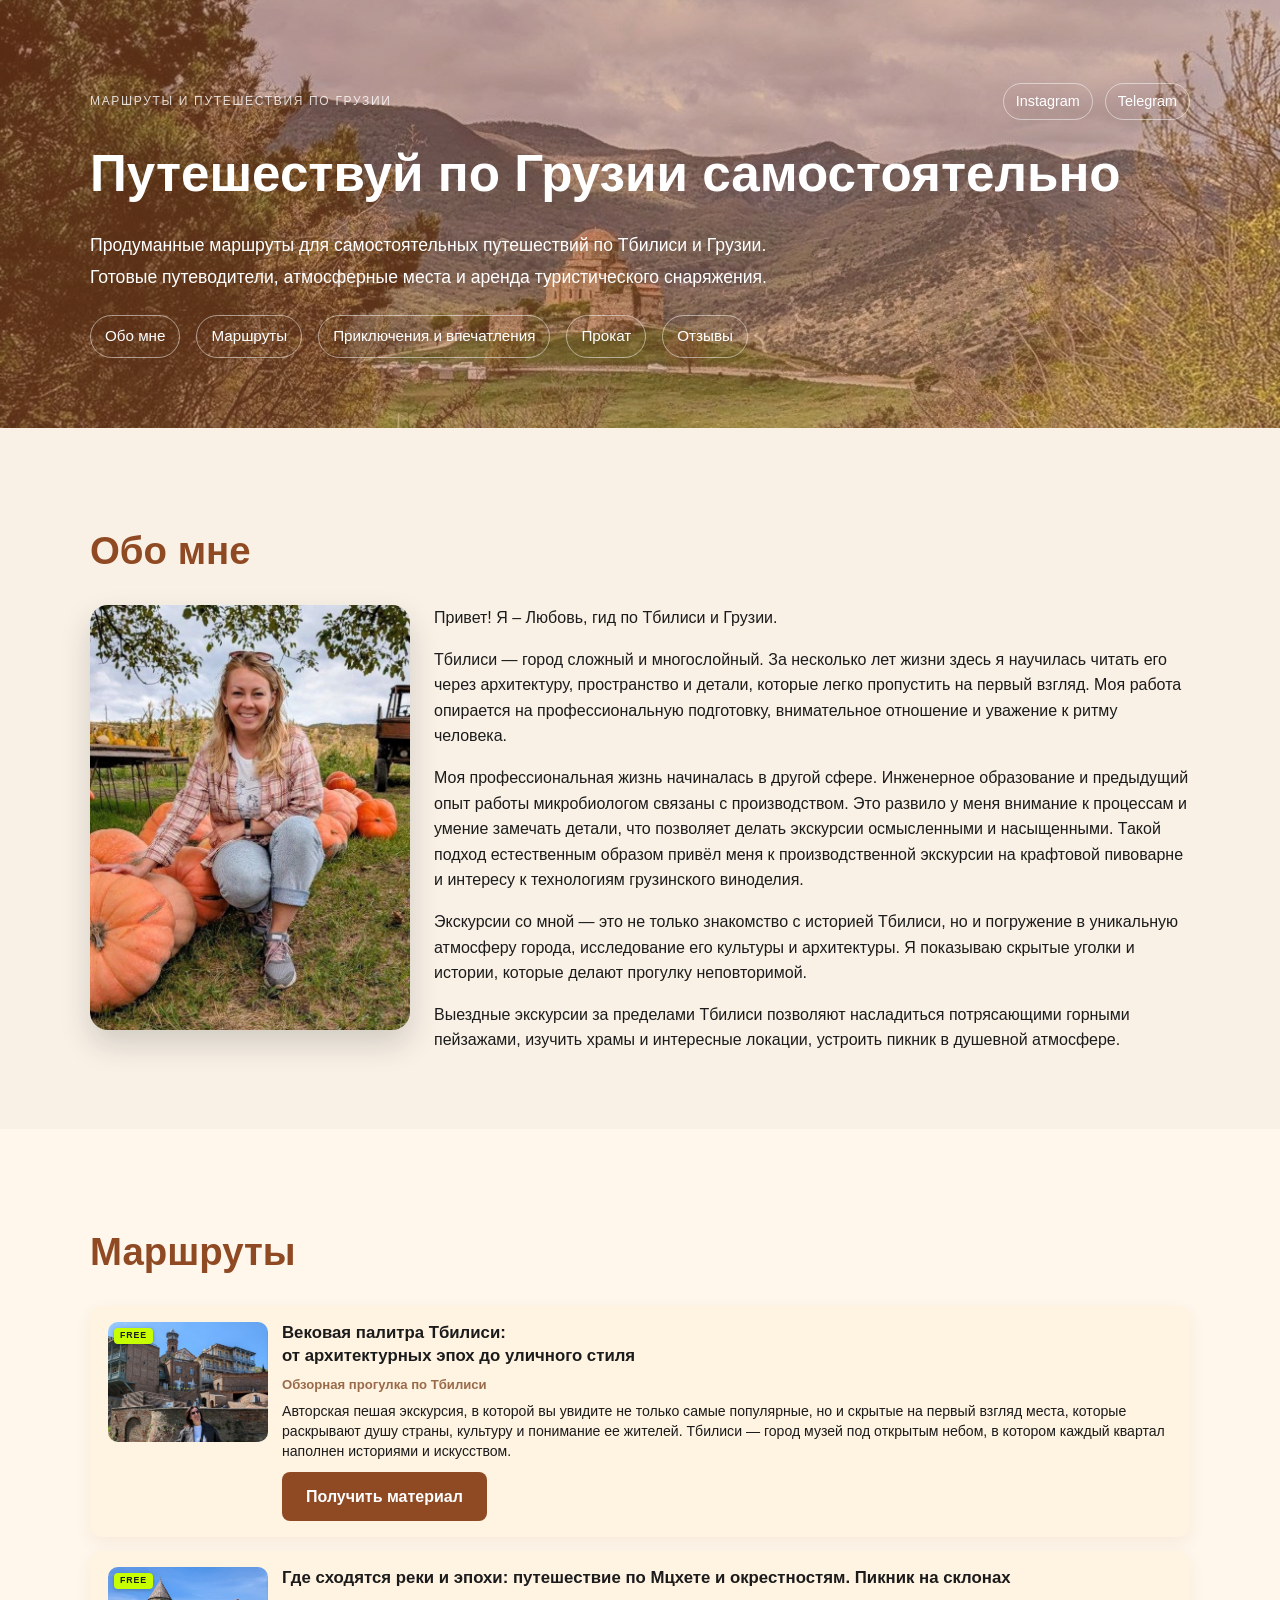
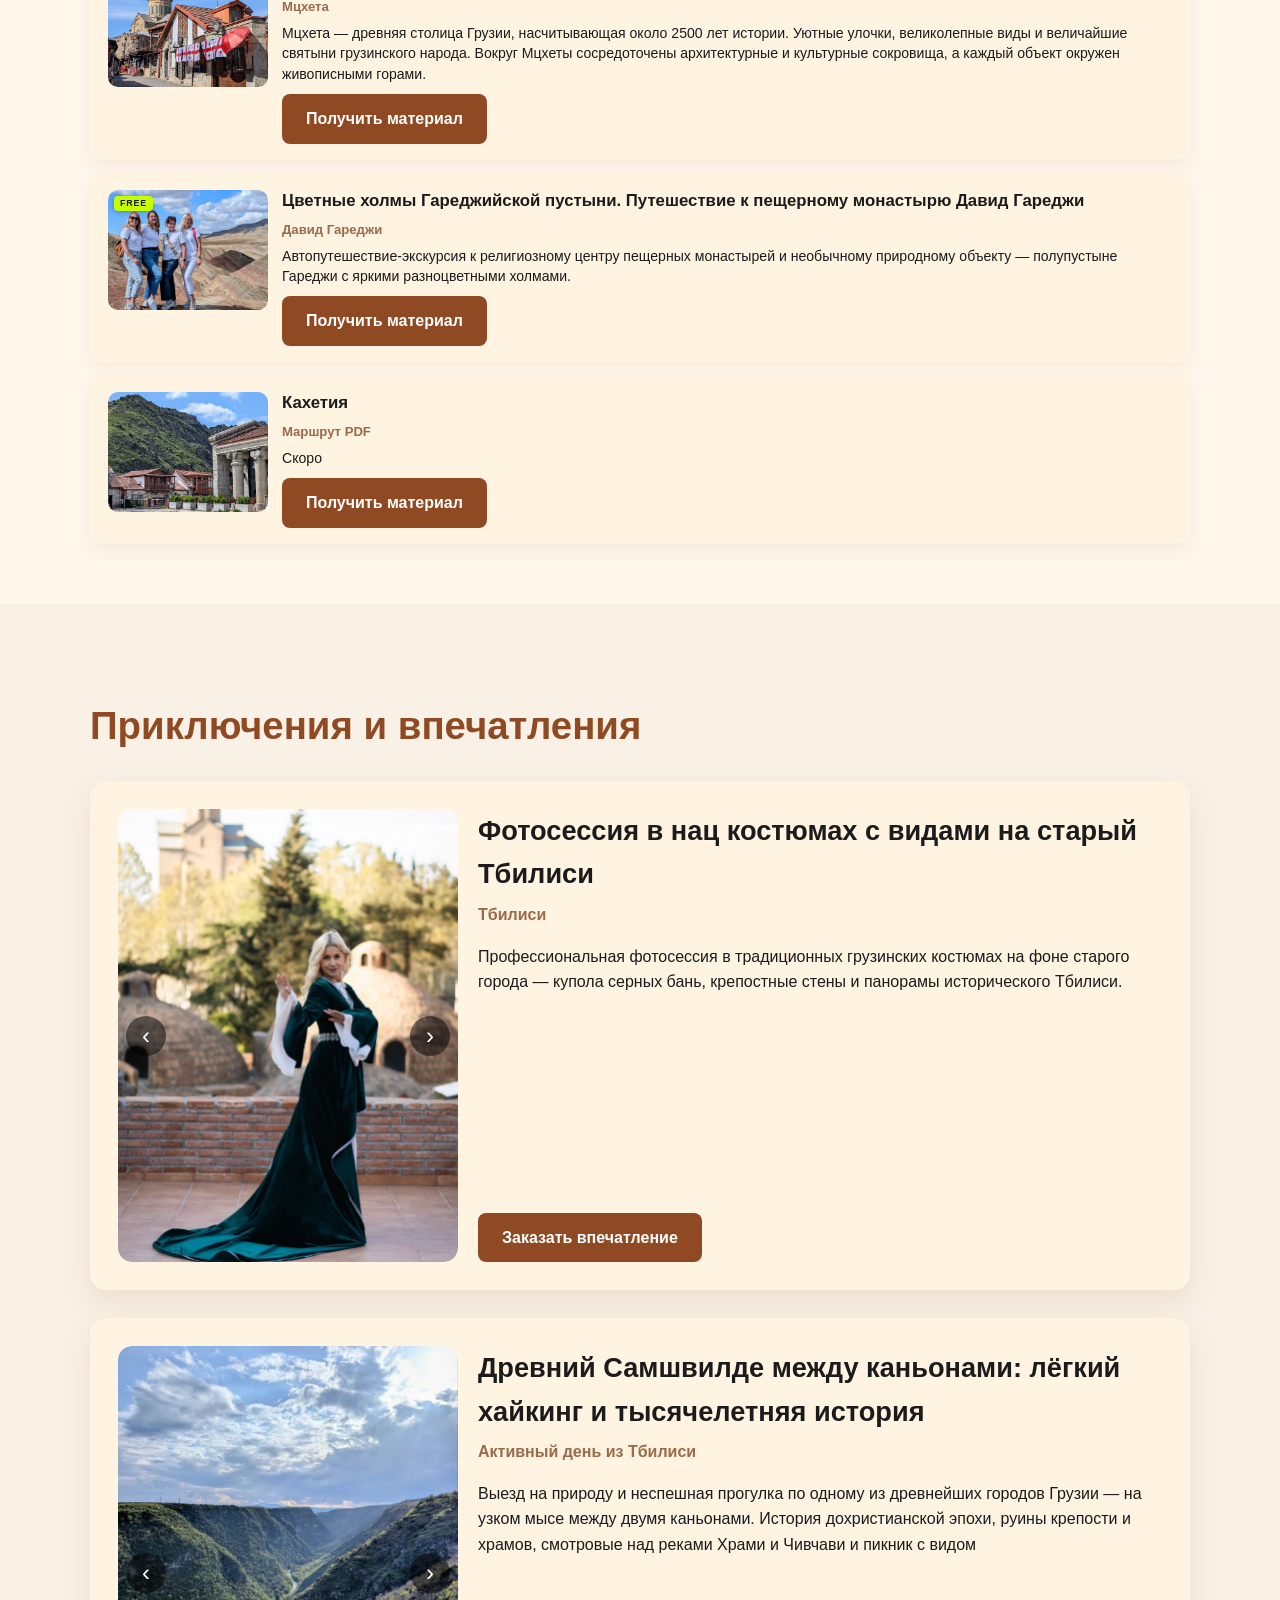
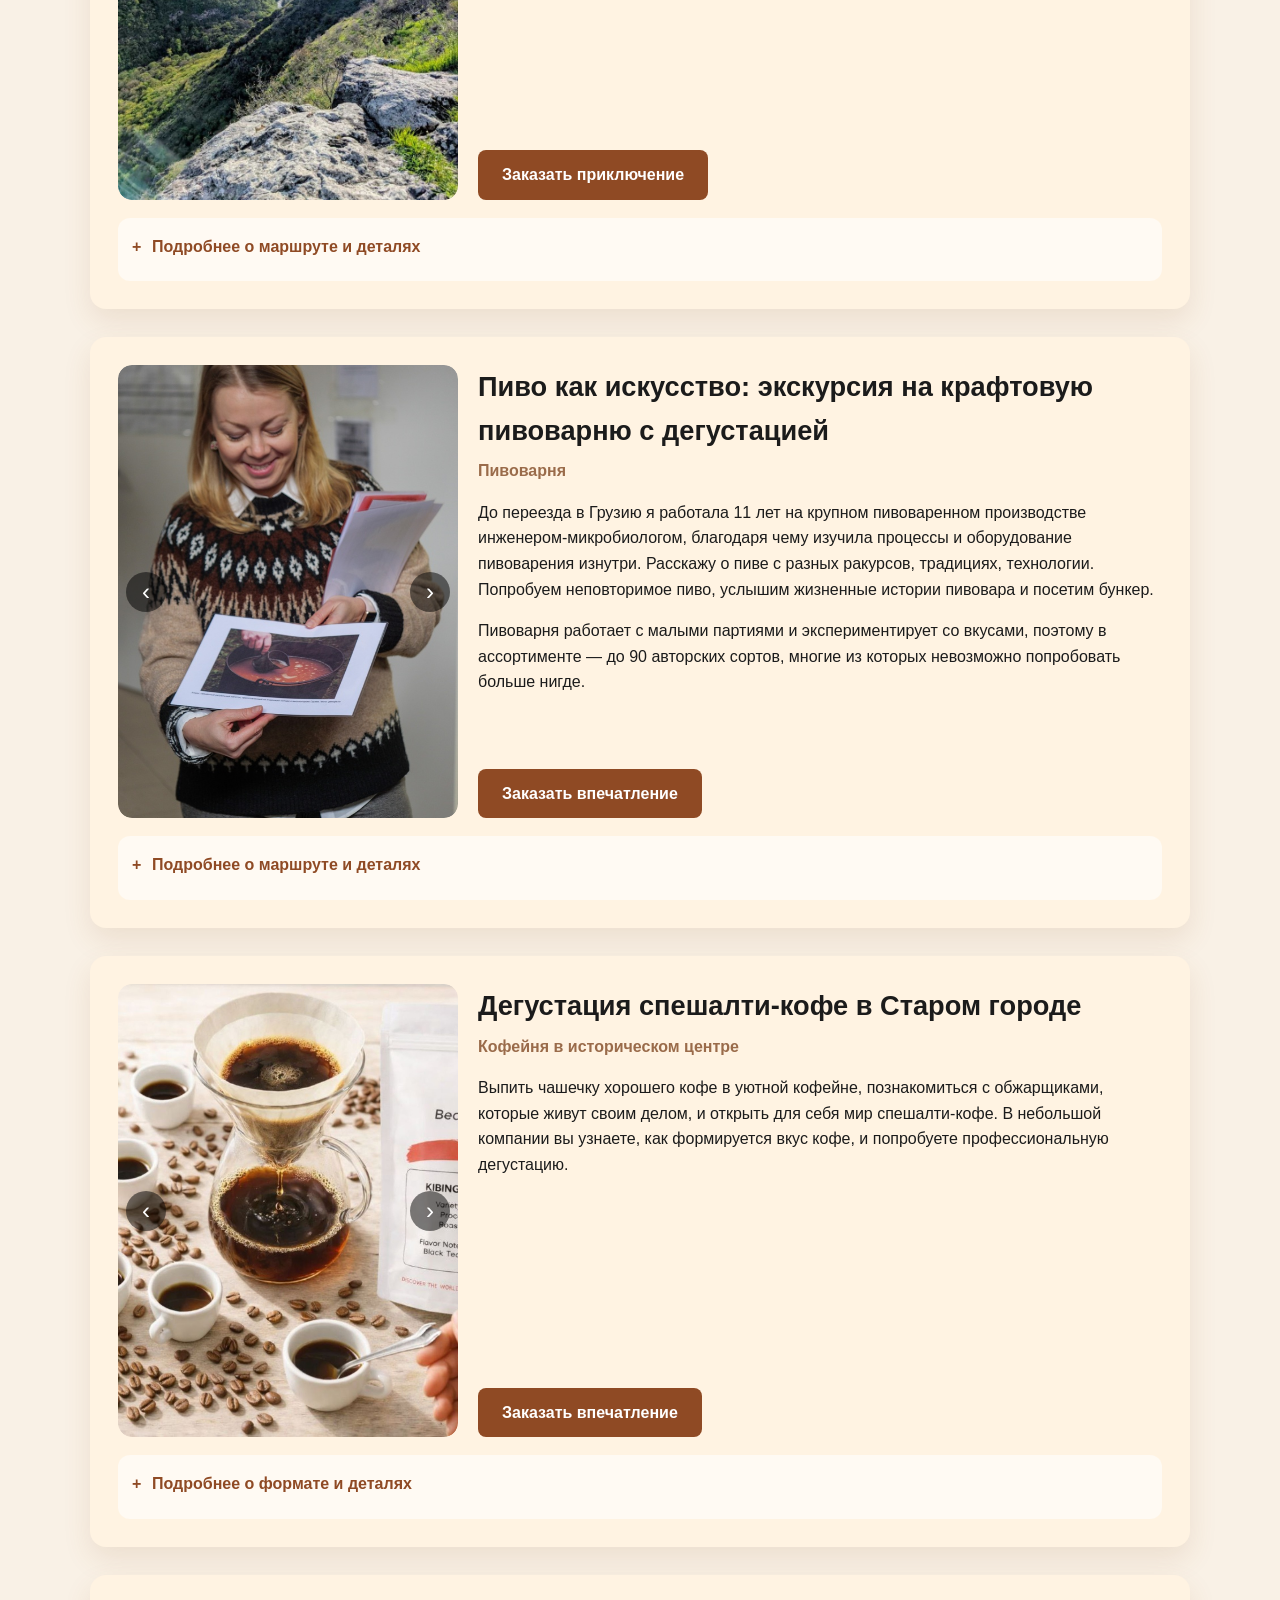
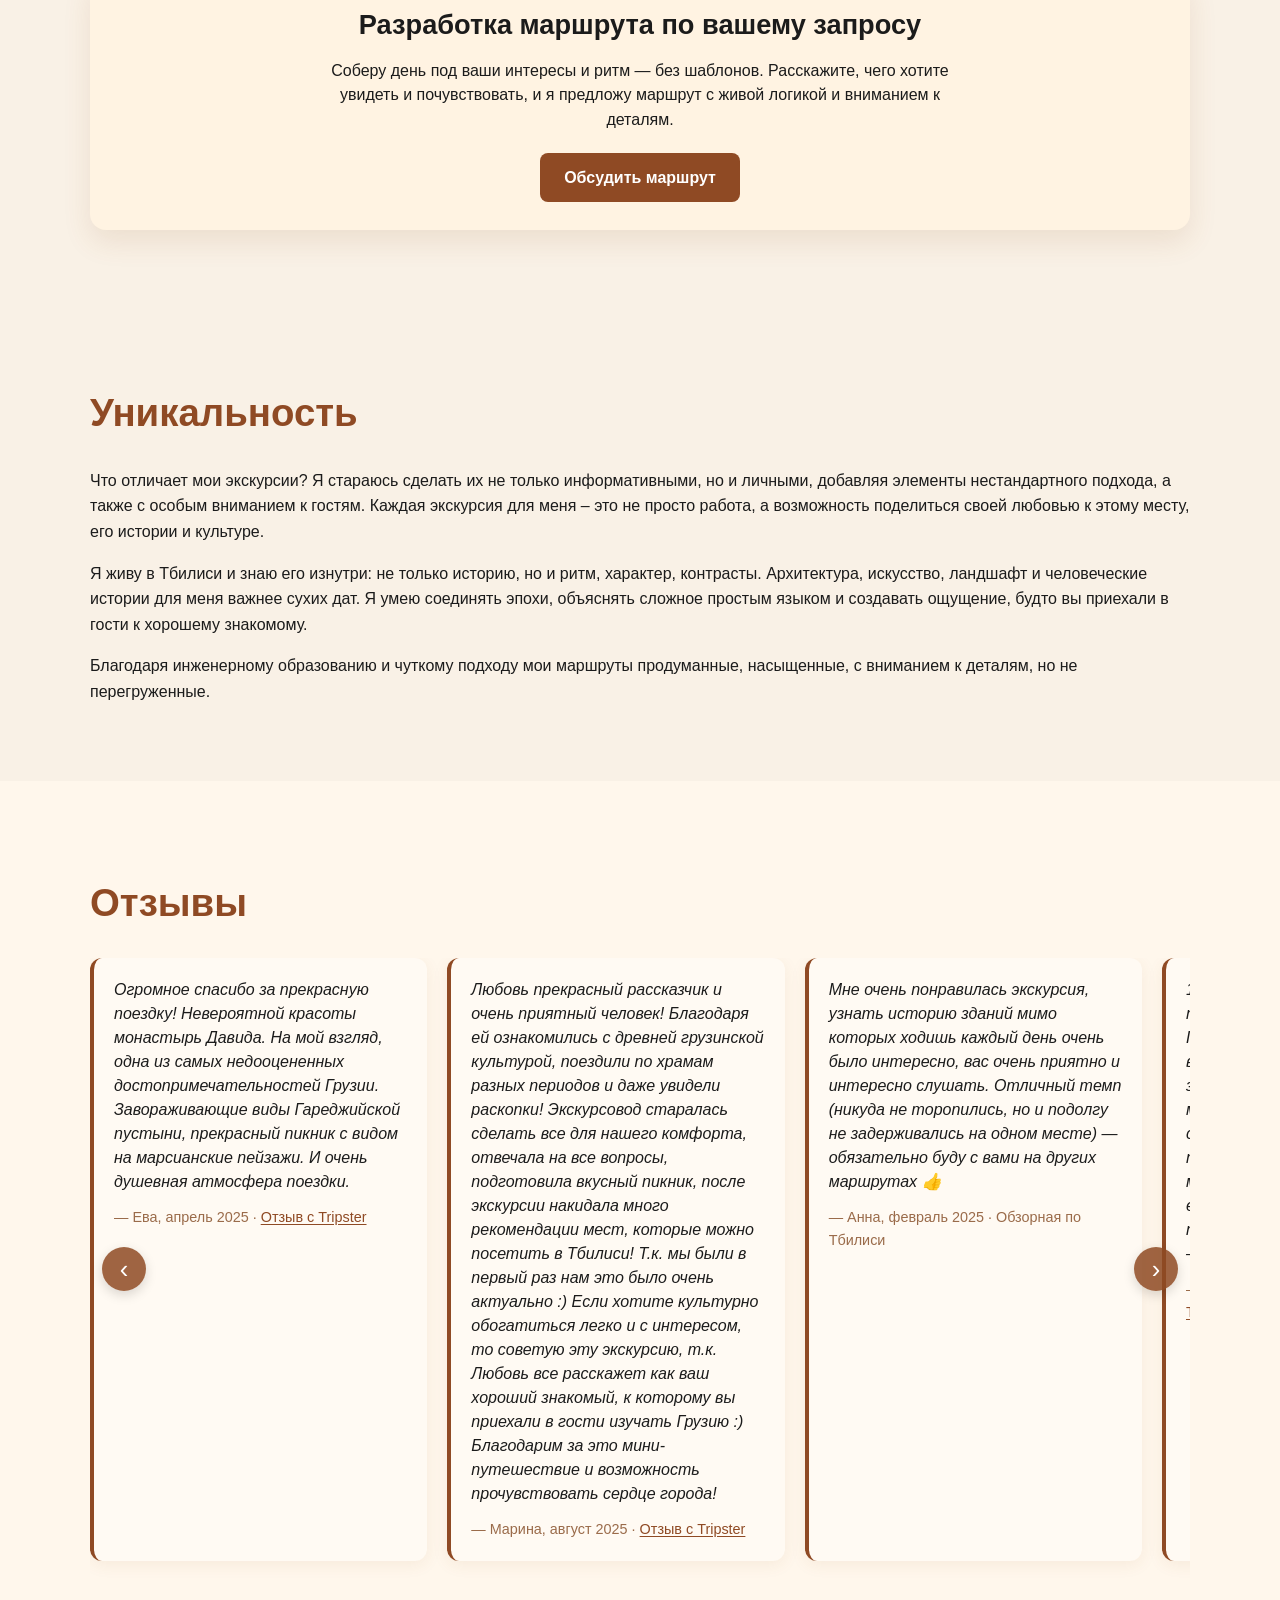
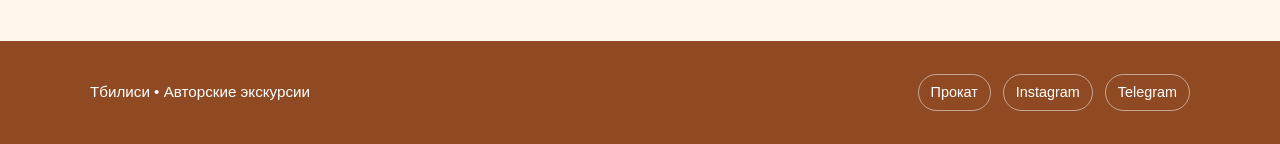
==== commit 7d1e7874: "прокат" ====
--- a/index.html
+++ b/index.html
@@ -36,7 +36,7 @@
           <a href="#about">Обо мне</a>
           <a href="#routes">Маршруты</a>
           <a href="#adventures">Приключения и впечатления</a>
-          <a href="shop.html">Магазин</a>
+          <a href="shop.html">Прокат</a>
           <a href="#reviews">Отзывы</a>
         </nav>
       </div>
@@ -694,7 +694,7 @@
         <div class="footer-content">
           <p>Тбилиси • Авторские экскурсии</p>
           <div class="footer-contacts">
-            <a href="shop.html">Магазин</a>
+            <a href="shop.html">Прокат</a>
             <a href="https://instagram.com/soulmate_travel_georgia" target="_blank" rel="noreferrer"
               >Instagram</a
             >
--- a/styles.css
+++ b/styles.css
@@ -730,6 +730,589 @@
   font-size: clamp(1.8rem, 3vw, 2.6rem);
 }
 
+.hero--compact .lead {
+  max-width: 920px;
+}
+
+@media (min-width: 720px) {
+  .rental-lead-first {
+    white-space: nowrap;
+  }
+}
+
+.rental-catalog {
+  list-style: none;
+  counter-reset: rental;
+  padding: 0;
+  margin: 0 0 36px;
+  display: grid;
+  gap: 18px;
+}
+
+.rental-catalog > li {
+  counter-increment: rental;
+  position: relative;
+  padding: 18px 20px 18px 64px;
+  background: #fff3e2;
+  border-radius: 16px;
+  box-shadow: 0 12px 28px rgba(148, 90, 40, 0.1);
+}
+
+.rental-catalog > li::before {
+  content: counter(rental);
+  position: absolute;
+  left: 18px;
+  top: 18px;
+  width: 32px;
+  height: 32px;
+  border-radius: 50%;
+  background: #8f4a24;
+  color: #fff;
+  font-size: 0.95rem;
+  font-weight: 600;
+  display: flex;
+  align-items: center;
+  justify-content: center;
+}
+
+.rental-catalog details {
+  margin: 0;
+}
+
+.rental-catalog summary {
+  display: flex;
+  align-items: center;
+  gap: 14px;
+  cursor: pointer;
+  list-style: none;
+}
+
+.rental-catalog summary::-webkit-details-marker {
+  display: none;
+}
+
+.rental-catalog summary::after {
+  content: "";
+  margin-left: auto;
+  width: 8px;
+  height: 8px;
+  border-right: 2px solid #8f4a24;
+  border-bottom: 2px solid #8f4a24;
+  transform: rotate(45deg);
+  transition: transform 0.2s ease;
+  flex-shrink: 0;
+}
+
+.rental-catalog details[open] summary::after {
+  transform: rotate(-135deg);
+  margin-top: 4px;
+}
+
+.rental-catalog summary img {
+  width: 72px;
+  height: 72px;
+  object-fit: cover;
+  border-radius: 12px;
+  background: #fff;
+  flex-shrink: 0;
+}
+
+.rental-item-main {
+  display: flex;
+  flex-direction: column;
+  gap: 4px;
+  min-width: 0;
+}
+
+.rental-item-badge {
+  display: inline-block;
+  width: fit-content;
+  font-size: 0.75rem;
+  font-weight: 600;
+  text-transform: uppercase;
+  letter-spacing: 0.04em;
+  color: #8f4a24;
+}
+
+.rental-catalog-item--kit {
+  box-shadow: 0 12px 28px rgba(148, 90, 40, 0.16);
+  outline: 1px solid rgba(143, 74, 36, 0.2);
+}
+
+.rental-item-name {
+  font-size: 1.15rem;
+  font-weight: 600;
+  color: #1b1b1b;
+}
+
+.rental-item-price {
+  font-size: 0.95rem;
+  font-weight: 600;
+  color: #8f4a24;
+}
+
+.rental-catalog details > p {
+  margin: 12px 0 0;
+  color: #5c4030;
+  line-height: 1.5;
+  font-size: 0.95rem;
+}
+
+.rental-price-list {
+  margin: 10px 0 0;
+  padding-left: 18px;
+  color: #5c4030;
+  font-size: 0.92rem;
+}
+
+.rental-price-list li {
+  margin-bottom: 4px;
+}
+
+.rental-kits-title {
+  font-size: 1.35rem;
+  color: #8f4a24;
+  margin: 8px 0 18px;
+}
+
+.rental-kits-grid {
+  display: grid;
+  gap: 20px;
+  grid-template-columns: repeat(auto-fit, minmax(260px, 1fr));
+  margin-bottom: 8px;
+}
+
+.rental-kit-card {
+  background: #fff3e2;
+  border-radius: 16px;
+  padding: 24px;
+  box-shadow: 0 12px 28px rgba(148, 90, 40, 0.12);
+  outline: 1px solid rgba(143, 74, 36, 0.18);
+}
+
+.rental-kit-card img {
+  width: 100%;
+  height: 180px;
+  object-fit: cover;
+  border-radius: 12px;
+  background: #fff;
+  margin-bottom: 12px;
+}
+
+.rental-catalog summary img {
+  width: 72px;
+  height: 72px;
+  object-fit: cover;
+  border-radius: 12px;
+  background: #fff;
+  flex-shrink: 0;
+}
+
+.rental-kit-card h3 {
+  font-size: 1.25rem;
+  margin: 0 0 8px;
+}
+
+.rental-kit-card > p {
+  margin: 0 0 12px;
+  color: #5c4030;
+}
+
+.rental-kit-compose {
+  font-weight: 600;
+  color: #8f4a24 !important;
+}
+
+.rental-desc {
+  margin: 0 0 12px;
+  color: #5c4030;
+  line-height: 1.5;
+  font-size: 0.95rem;
+}
+
+.rental-specs {
+  margin: -4px 0 12px;
+  font-size: 0.88rem;
+  font-weight: 600;
+  color: #8f4a24;
+}
+
+.rental-catalog .rental-desc {
+  margin-top: 12px;
+}
+
+.rental-on-request-list {
+  margin: 0;
+  padding-left: 18px;
+  color: #5c4030;
+  line-height: 1.55;
+  max-width: 640px;
+}
+
+.rental-on-request-list li {
+  margin-bottom: 6px;
+}
+
+.rental-kit-card .booking-button {
+  margin-top: 16px;
+  border: none;
+  cursor: pointer;
+}
+
+.rental-request-form {
+  max-width: 640px;
+  background: #fff3e2;
+  border-radius: 16px;
+  padding: 24px;
+  box-shadow: 0 12px 28px rgba(148, 90, 40, 0.12);
+}
+
+.rental-choice {
+  border: none;
+  padding: 0;
+  margin: 0 0 18px;
+  display: grid;
+  gap: 8px;
+}
+
+.rental-choice legend {
+  font-weight: 600;
+  color: #8f4a24;
+  margin-bottom: 6px;
+  padding: 0;
+}
+
+.rental-choice-hint {
+  margin: 0 0 10px;
+  font-size: 0.85rem;
+  color: #9a6b4a;
+  line-height: 1.4;
+}
+
+.rental-choice--diy {
+  margin-top: 0;
+  padding: 14px;
+  background: rgba(255, 250, 243, 0.85);
+  border-radius: 12px;
+  border: 1px dashed rgba(143, 74, 36, 0.35);
+}
+
+.rental-choice-divider {
+  display: flex;
+  align-items: center;
+  gap: 12px;
+  margin: 18px 0;
+  color: #9a6b4a;
+  font-size: 0.85rem;
+  font-weight: 600;
+  text-transform: lowercase;
+}
+
+.rental-choice-divider::before,
+.rental-choice-divider::after {
+  content: "";
+  flex: 1;
+  height: 1px;
+  background: rgba(143, 74, 36, 0.22);
+}
+
+.rental-addons {
+  margin: 14px 0 0;
+  padding: 14px;
+  background: #fff;
+  border-radius: 12px;
+  border: 1px solid rgba(143, 74, 36, 0.18);
+}
+
+.rental-addons-title {
+  margin: 0 0 4px;
+  font-weight: 600;
+  color: #8f4a24;
+  font-size: 0.95rem;
+}
+
+.rental-custom-items--flat {
+  margin: 0;
+  padding: 0;
+  background: transparent;
+  border: none;
+}
+
+.rental-choice-option {
+  display: flex;
+  flex-direction: row;
+  align-items: center;
+  gap: 14px;
+  padding: 14px 16px;
+  background: #fffaf3;
+  border: 1px solid transparent;
+  border-radius: 12px;
+  cursor: pointer;
+  transition: background 0.15s ease, border-color 0.15s ease, box-shadow 0.15s ease;
+  font-size: 0.95rem;
+  color: #1b1b1b;
+}
+
+.rental-choice-option:hover {
+  border-color: rgba(143, 74, 36, 0.25);
+}
+
+.rental-choice-option:has(input:checked) {
+  background: #fff;
+  border-color: rgba(143, 74, 36, 0.45);
+  box-shadow: 0 4px 14px rgba(148, 90, 40, 0.1);
+}
+
+.rental-choice-option input[type="radio"] {
+  appearance: none;
+  -webkit-appearance: none;
+  order: 0;
+  width: 22px;
+  height: 22px;
+  margin: 0;
+  flex-shrink: 0;
+  border: 2px solid rgba(143, 74, 36, 0.35);
+  border-radius: 50%;
+  background: #fff;
+  display: grid;
+  place-content: center;
+  cursor: pointer;
+  transition: border-color 0.15s ease;
+}
+
+.rental-choice-option input[type="radio"]::before {
+  content: "";
+  width: 11px;
+  height: 11px;
+  border-radius: 50%;
+  background: #8f4a24;
+  transform: scale(0);
+  transition: transform 0.15s ease;
+}
+
+.rental-choice-option input[type="radio"]:checked {
+  border-color: #8f4a24;
+}
+
+.rental-choice-option input[type="radio"]:checked::before {
+  transform: scale(1);
+}
+
+.rental-choice-option span {
+  order: 1;
+  line-height: 1.35;
+  flex: 1;
+}
+
+.rental-custom-items {
+  display: grid;
+  gap: 8px;
+  margin: 0 0 18px;
+  padding: 12px;
+  background: rgba(255, 250, 243, 0.7);
+  border-radius: 12px;
+  border: 1px solid rgba(143, 74, 36, 0.12);
+}
+
+.rental-custom-items label {
+  display: flex;
+  flex-direction: row;
+  flex-wrap: wrap;
+  align-items: center;
+  gap: 10px;
+  font-size: 0.92rem;
+  color: #1b1b1b;
+  padding: 8px 10px;
+  border-radius: 10px;
+  cursor: pointer;
+  background: #fffaf3;
+}
+
+.rental-custom-items label:has(input[type="checkbox"]:checked) {
+  background: #fff;
+  box-shadow: inset 0 0 0 1px rgba(143, 74, 36, 0.28);
+}
+
+.rental-custom-items input[type="checkbox"] {
+  appearance: none;
+  -webkit-appearance: none;
+  width: 18px;
+  height: 18px;
+  margin: 0;
+  flex-shrink: 0;
+  border: 2px solid rgba(143, 74, 36, 0.35);
+  border-radius: 5px;
+  background: #fff;
+  display: grid;
+  place-content: center;
+  cursor: pointer;
+}
+
+.rental-custom-items input[type="checkbox"]::before {
+  content: "";
+  width: 10px;
+  height: 10px;
+  background: #8f4a24;
+  border-radius: 2px;
+  transform: scale(0);
+  transition: transform 0.15s ease;
+}
+
+.rental-custom-items input[type="checkbox"]:checked {
+  border-color: #8f4a24;
+}
+
+.rental-custom-items input[type="checkbox"]:checked::before {
+  transform: scale(1);
+}
+
+.rental-mini-qty {
+  width: 64px;
+  margin-left: auto;
+  padding: 6px 8px;
+  border: 1px solid rgba(143, 74, 36, 0.25);
+  border-radius: 8px;
+  font: inherit;
+}
+
+.rental-dates,
+.rental-contact-grid {
+  display: grid;
+  gap: 14px;
+  grid-template-columns: 1fr 1fr;
+  margin-bottom: 14px;
+}
+
+.rental-request-form .rental-dates > label,
+.rental-request-form .rental-contact-grid > label,
+.rental-request-form .rental-comment {
+  display: flex;
+  flex-direction: column;
+  gap: 4px;
+  font-size: 0.9rem;
+  color: #5c4030;
+}
+
+.rental-request-form .rental-choice-option {
+  display: flex !important;
+  flex-direction: row !important;
+  align-items: center !important;
+  justify-content: flex-start;
+  text-align: left;
+}
+
+.rental-request-form .rental-choice-option input[type="radio"] {
+  margin-right: 0;
+  align-self: center;
+}
+
+.rental-request-form .rental-custom-items > label {
+  display: flex !important;
+  flex-direction: row !important;
+  align-items: center !important;
+  justify-content: flex-start;
+  text-align: left;
+}
+
+.rental-request-form input[type="date"],
+.rental-request-form input[type="text"],
+.rental-request-form input[type="tel"],
+.rental-request-form input[type="number"],
+.rental-request-form textarea {
+  padding: 10px 12px;
+  border: 1px solid rgba(143, 74, 36, 0.25);
+  border-radius: 8px;
+  font: inherit;
+  background: #fff;
+}
+
+.rental-comment {
+  margin-bottom: 14px;
+}
+
+.rental-estimate {
+  font-weight: 600;
+  color: #8f4a24;
+  margin: 0 0 14px;
+}
+
+.rental-request-form .booking-button {
+  border: none;
+  cursor: pointer;
+  width: 100%;
+  text-align: center;
+}
+
+@media (max-width: 640px) {
+  .rental-dates,
+  .rental-contact-grid {
+    grid-template-columns: 1fr;
+  }
+}
+
+.rental-catalog--kits {
+  counter-reset: rental;
+}
+
+@media (max-width: 560px) {
+  .rental-catalog > li {
+    padding-left: 18px;
+    padding-top: 56px;
+  }
+
+  .rental-catalog > li::before {
+    top: 14px;
+  }
+}
+
+.rental-on-request {
+  padding-top: 8px;
+}
+
+.rental-on-request h3 {
+  font-size: 1.2rem;
+  color: #8f4a24;
+  margin-bottom: 8px;
+}
+
+.rental-on-request p {
+  margin: 0;
+  max-width: 640px;
+  color: #5c4030;
+  line-height: 1.55;
+}
+
+.rental-benefits {
+  list-style: none;
+  padding: 0;
+  margin: 0;
+  display: grid;
+  gap: 14px;
+  max-width: 720px;
+}
+
+.rental-benefits li {
+  position: relative;
+  padding-left: 28px;
+  line-height: 1.5;
+}
+
+.rental-benefits li::before {
+  content: "✓";
+  position: absolute;
+  left: 0;
+  color: #8f4a24;
+  font-weight: 700;
+}
+
+.rental-cta .lead {
+  margin-bottom: 20px;
+}
+
+.rental-cta .booking-button {
+  display: inline-block;
+}
+
 .shop-layout {
   display: grid;
   gap: 28px;
@@ -795,16 +1378,6 @@
   list-style: none;
   padding: 0;
   margin: 0 0 12px;
-}
-
-.cart-item {
-  display: flex;
-  justify-content: space-between;
-  align-items: center;
-  gap: 8px;
-  padding: 6px 0;
-  border-bottom: 1px solid rgba(143, 74, 36, 0.15);
-  font-size: 0.92rem;
 }
 
 .cart-remove {
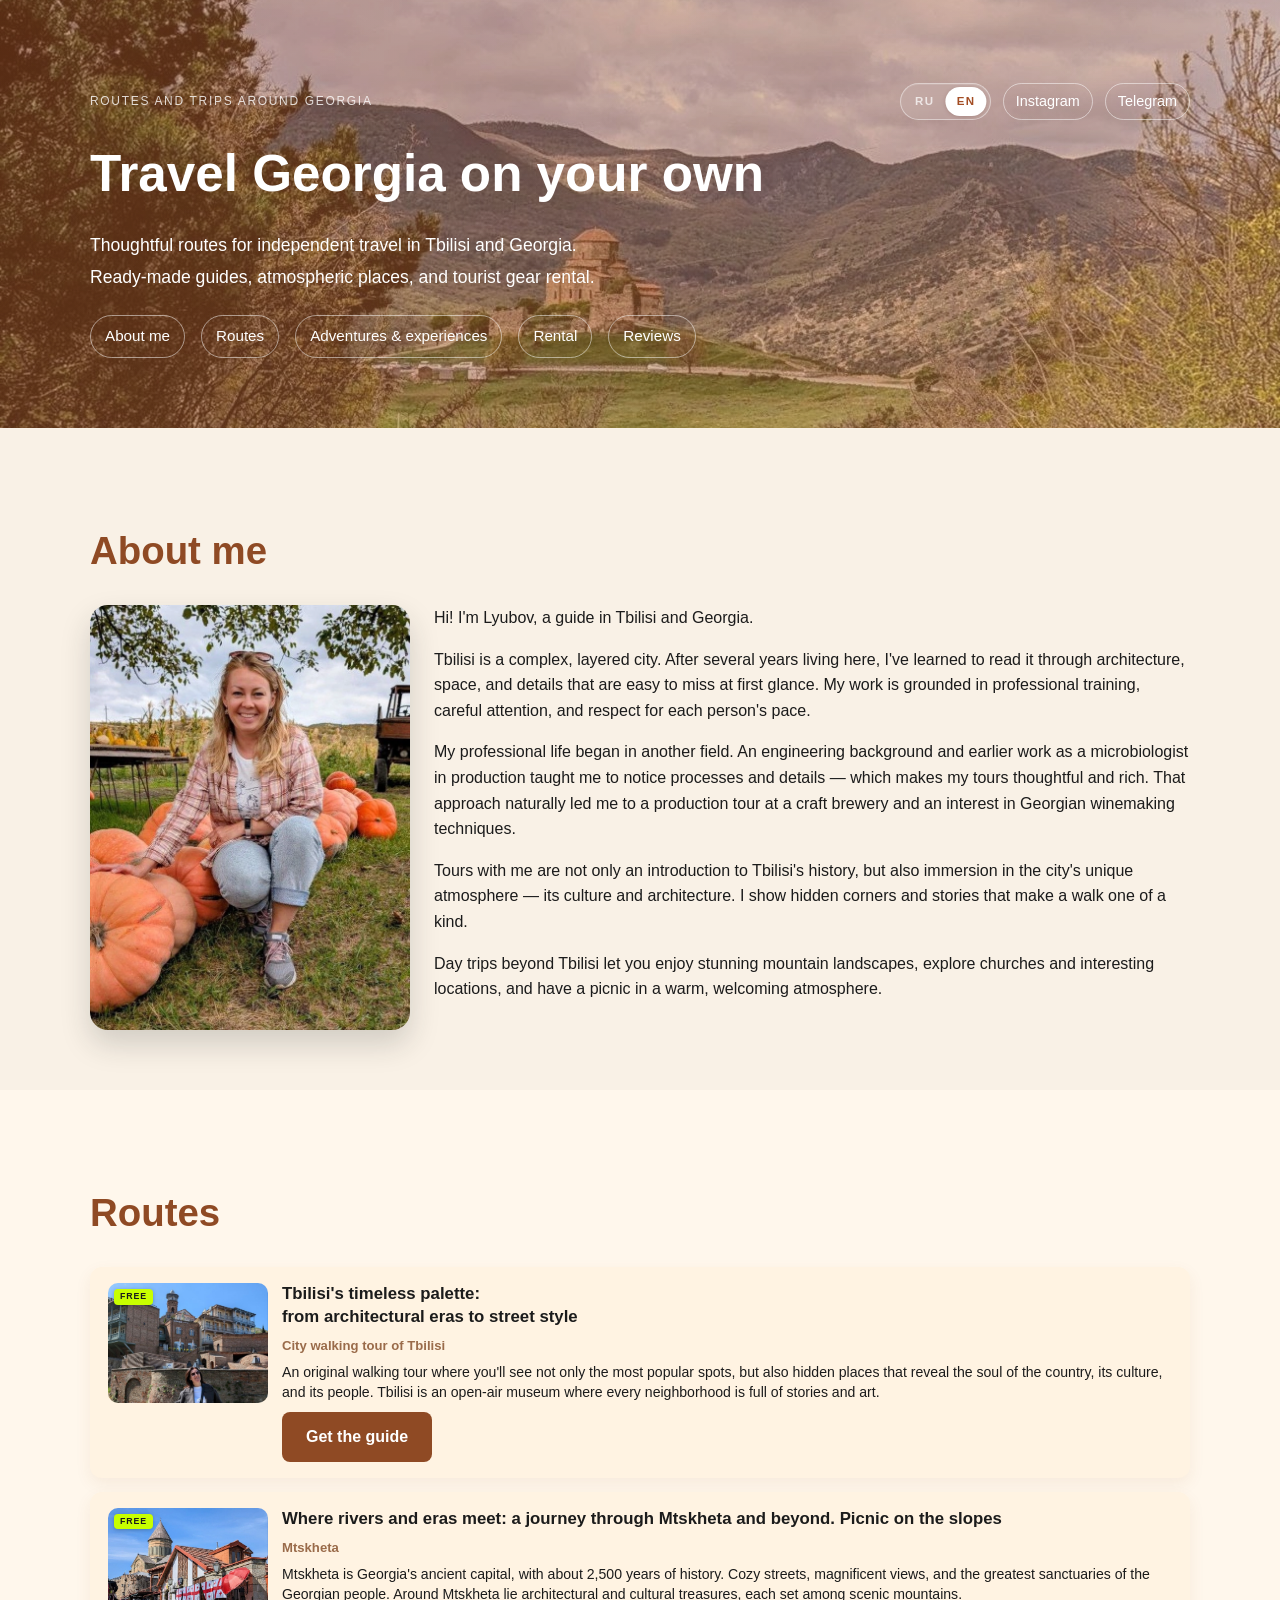
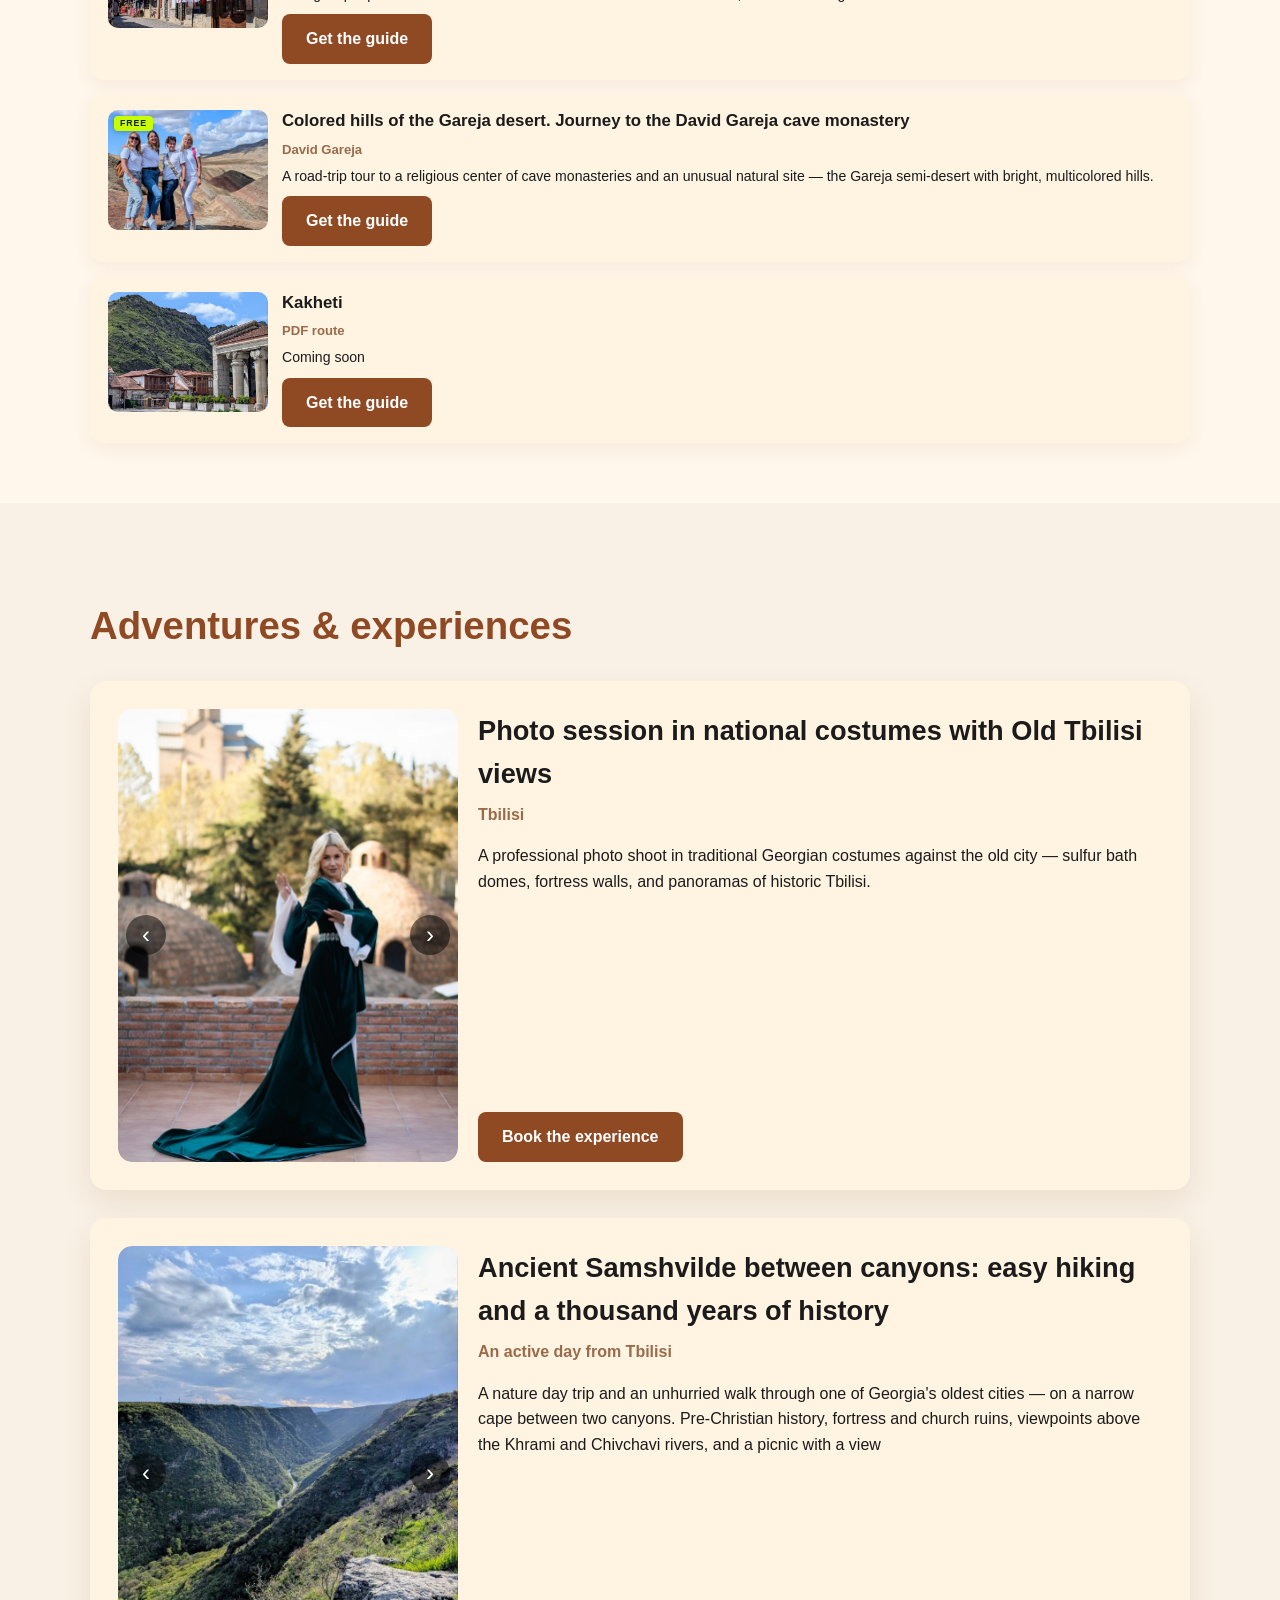
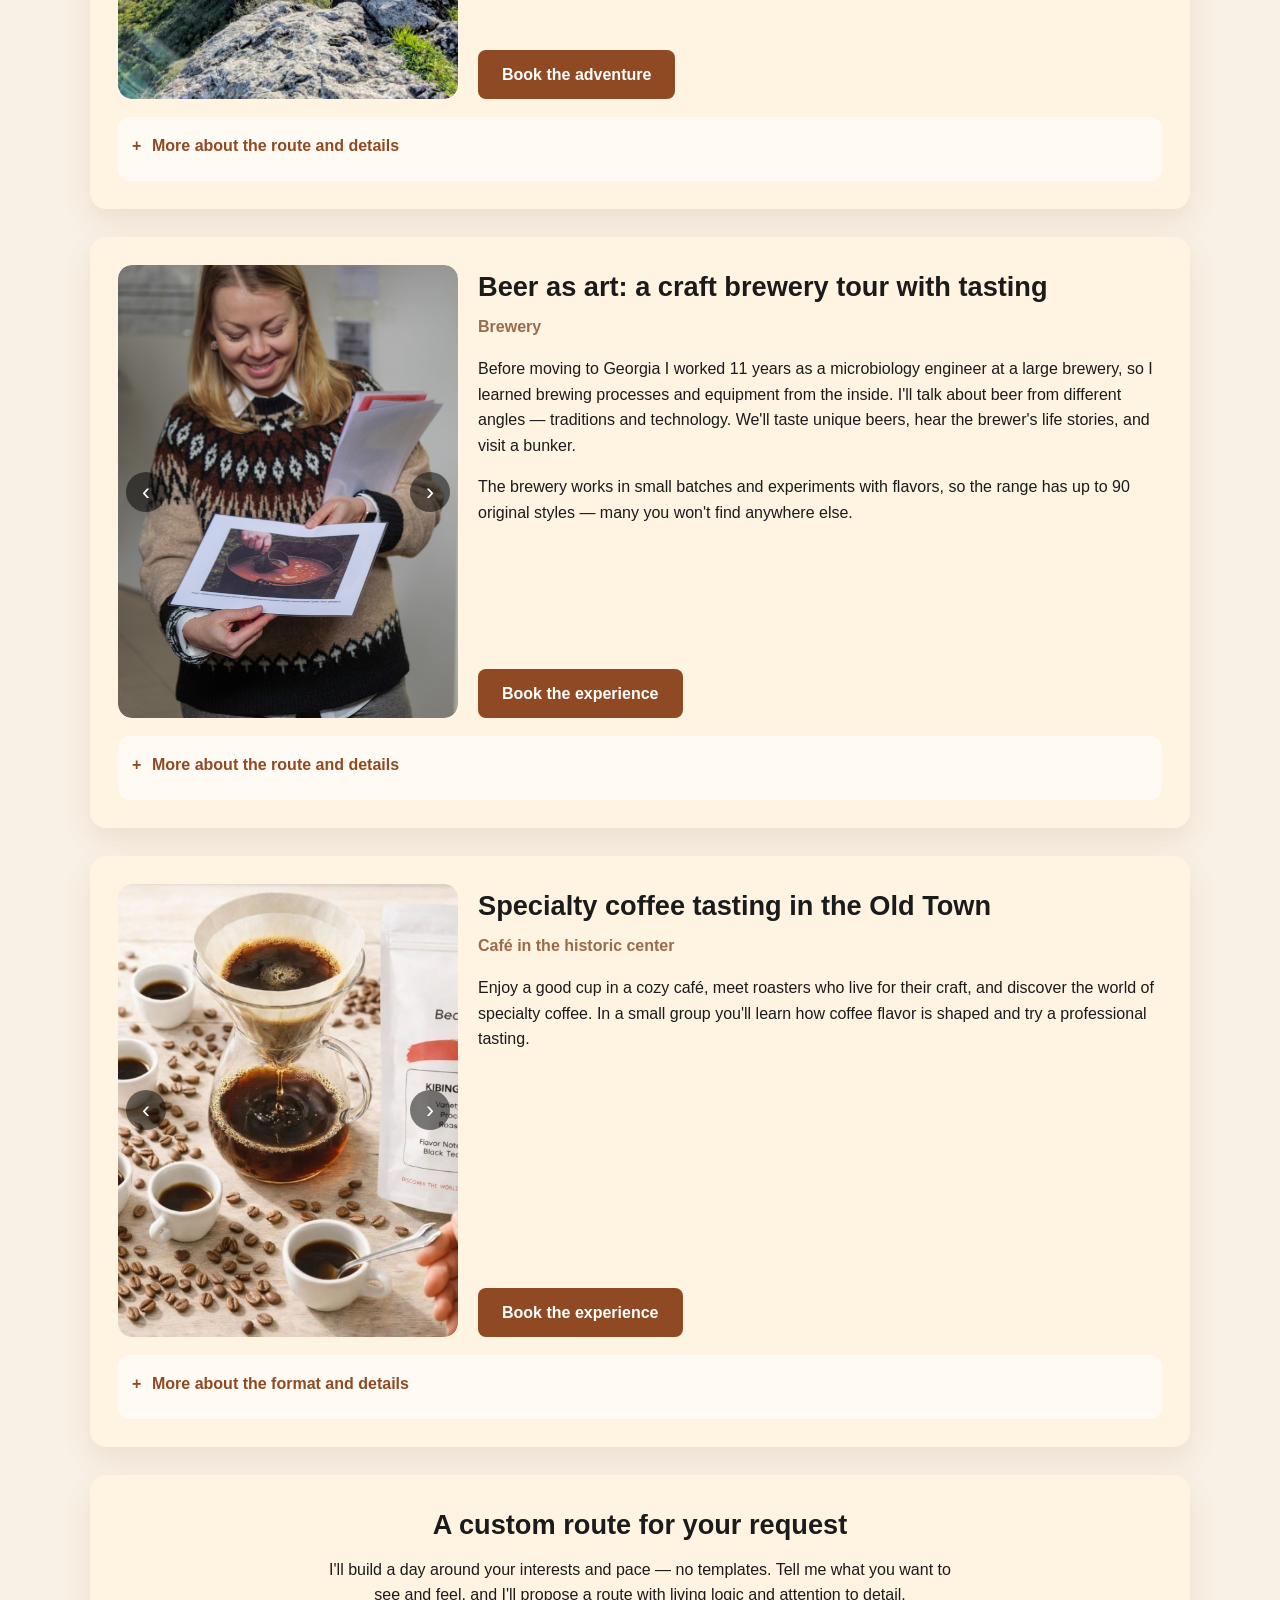
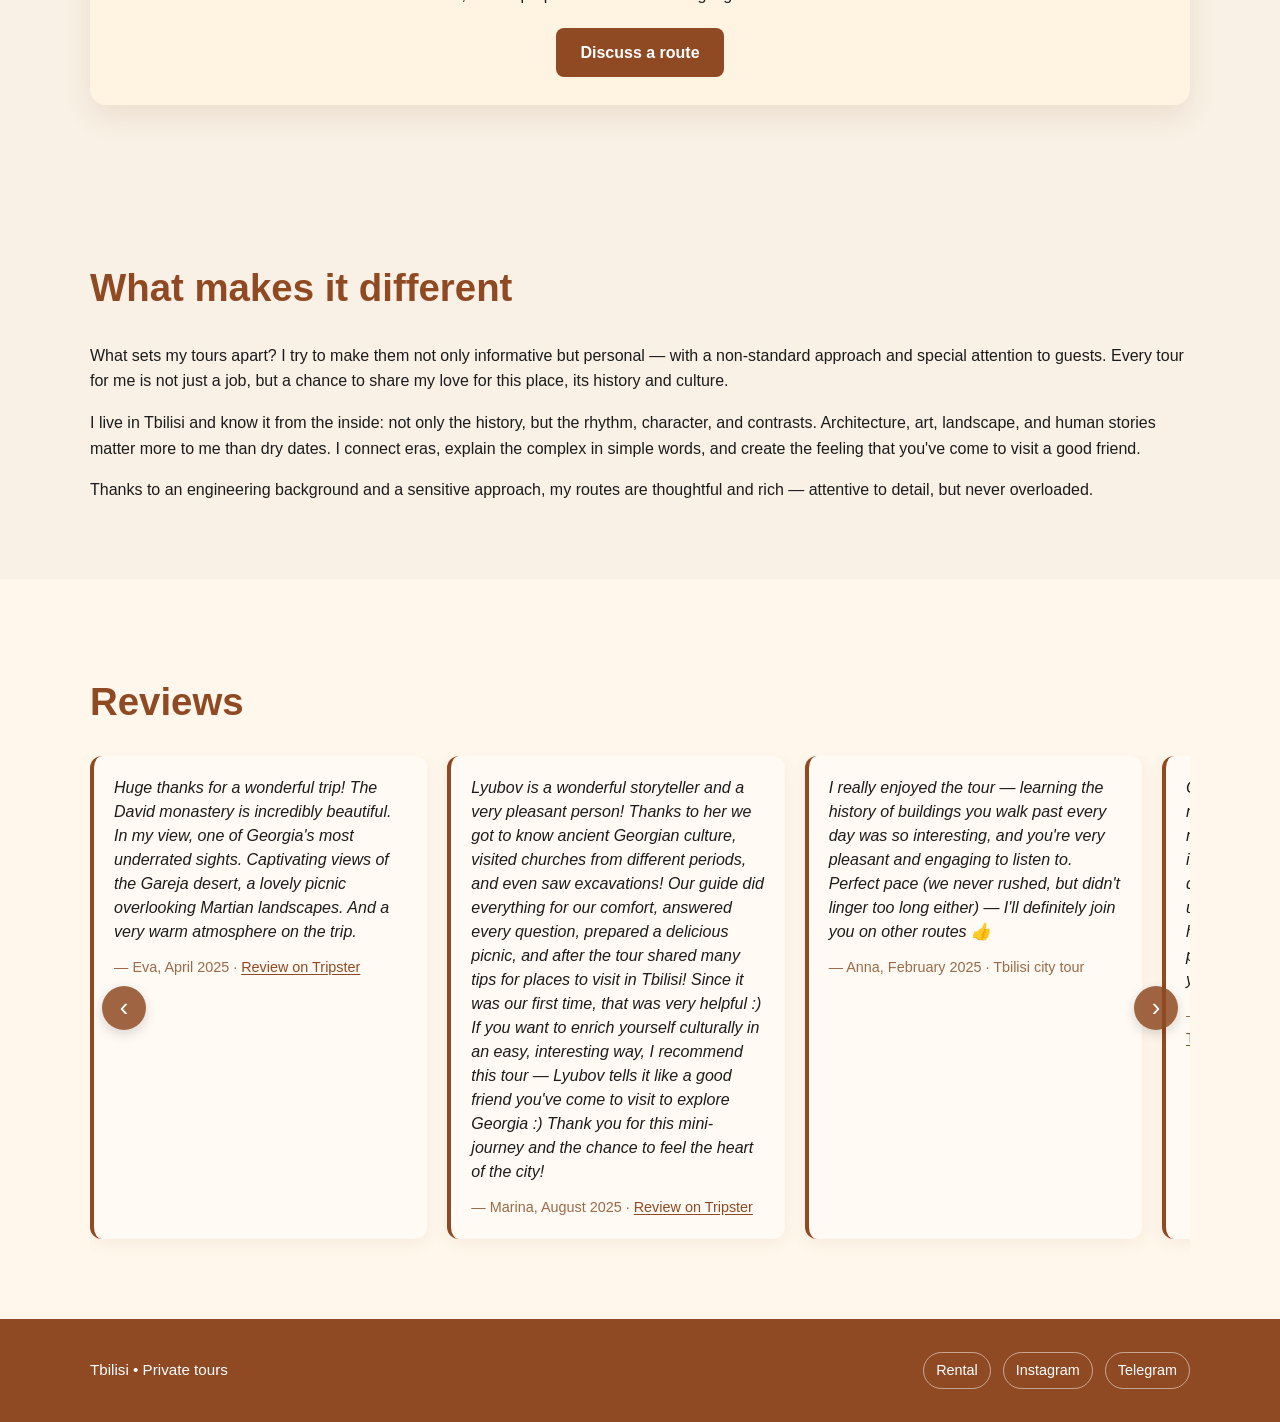
==== commit 2139dadb: "8" ====
--- a/index.html
+++ b/index.html
@@ -3,20 +3,32 @@
   <head>
     <meta charset="utf-8" />
     <meta name="viewport" content="width=device-width, initial-scale=1" />
-    <title>Любовь — гид по Тбилиси</title>
+    <title data-i18n-title="meta.title">Любовь — гид по Тбилиси</title>
     <link rel="icon" type="image/png" sizes="32x32" href="images/favicon/favicon-32x32.png" />
     <link rel="icon" type="image/png" sizes="16x16" href="images/favicon/favicon-16x16.png" />
     <link rel="icon" href="images/favicon/favicon.ico" sizes="any" />
     <link rel="apple-touch-icon" sizes="180x180" href="images/favicon/apple-touch-icon.png" />
     <link rel="manifest" href="images/favicon/site.webmanifest" />
     <link rel="stylesheet" href="styles.css" />
+    <script>
+      (function () {
+        try {
+          var l = localStorage.getItem("site-lang");
+          if (l === "en" || l === "ru") document.documentElement.lang = l;
+        } catch (e) {}
+      })();
+    </script>
   </head>
   <body>
     <header class="hero">
       <div class="container">
         <div class="hero-top">
-          <p class="eyebrow">Маршруты и путешествия по Грузии</p>
+          <p class="eyebrow" data-i18n="hero.eyebrow">Маршруты и путешествия по Грузии</p>
           <div class="hero-contacts">
+            <div class="lang-switch" role="group" aria-label="Language">
+              <button type="button" class="lang-switch__btn" data-lang="ru" aria-pressed="true">RU</button>
+              <button type="button" class="lang-switch__btn" data-lang="en" aria-pressed="false">EN</button>
+            </div>
             <a href="https://instagram.com/soulmate_travel_georgia" target="_blank" rel="noreferrer"
               >Instagram</a
             >
@@ -25,19 +37,19 @@
             >
           </div>
         </div>
-        <h1>Путешествуй по Грузии самостоятельно</h1>
-        <p class="lead">
+        <h1 data-i18n="hero.title">Путешествуй по Грузии самостоятельно</h1>
+        <p class="lead" data-i18n="hero.lead1">
           Продуманные маршруты для самостоятельных путешествий по Тбилиси и Грузии.
         </p>
-        <p class="lead">
+        <p class="lead" data-i18n="hero.lead2">
           Готовые путеводители, атмосферные места и аренда туристического снаряжения.
         </p>
         <nav class="hero-nav">
-          <a href="#about">Обо мне</a>
-          <a href="#routes">Маршруты</a>
-          <a href="#adventures">Приключения и впечатления</a>
-          <a href="shop.html">Прокат</a>
-          <a href="#reviews">Отзывы</a>
+          <a href="#about" data-i18n="nav.about">Обо мне</a>
+          <a href="#routes" data-i18n="nav.routes">Маршруты</a>
+          <a href="#adventures" data-i18n="nav.adventures">Приключения и впечатления</a>
+          <a href="shop.html" data-i18n="nav.rental">Прокат</a>
+          <a href="#reviews" data-i18n="nav.reviews">Отзывы</a>
         </nav>
       </div>
     </header>
@@ -45,26 +57,27 @@
     <main>
       <section id="about" class="section">
         <div class="container">
-          <h2>Обо мне</h2>
+          <h2 data-i18n="about.title">Обо мне</h2>
           <div class="about-grid">
             <div class="about-photo">
               <img
                 src="images/guide-lyubov.webp"
                 alt="Фото гида Любови"
+                data-i18n-alt="about.alt"
               />
             </div>
             <div class="text-block">
-            <p>Привет! Я – Любовь, гид по Тбилиси и Грузии.</p>
-            <p>
+            <p data-i18n="about.p1">Привет! Я – Любовь, гид по Тбилиси и Грузии.</p>
+            <p data-i18n="about.p2">
               Тбилиси — город сложный и многослойный. За несколько лет жизни здесь я научилась читать его через архитектуру, пространство и детали, которые легко пропустить на первый взгляд. Моя работа опирается на профессиональную подготовку, внимательное отношение и уважение к ритму человека.
             </p>
-            <p>
+            <p data-i18n="about.p3">
               Моя профессиональная жизнь начиналась в другой сфере. Инженерное образование и предыдущий опыт работы микробиологом связаны с производством. Это развило у меня внимание к процессам и умение замечать детали, что позволяет делать экскурсии осмысленными и насыщенными. Такой подход естественным образом привёл меня к производственной экскурсии на крафтовой пивоварне и интересу к технологиям грузинского виноделия.
             </p>
-            <p>
+            <p data-i18n="about.p4">
               Экскурсии со мной — это не только знакомство с историей Тбилиси, но и погружение в уникальную атмосферу города, исследование его культуры и архитектуры. Я показываю скрытые уголки и истории, которые делают прогулку неповторимой.
             </p>
-            <p>
+            <p data-i18n="about.p5">
               Выездные экскурсии за пределами Тбилиси позволяют насладиться потрясающими горными пейзажами, изучить храмы и интересные локации, устроить пикник в душевной атмосфере.
             </p>
             </div>
@@ -74,26 +87,26 @@
 
       <section id="routes" class="section section-alt">
         <div class="container">
-          <h2>Маршруты</h2>
+          <h2 data-i18n="routes.title">Маршруты</h2>
 
           <div class="routes-list">
           <article class="card card-route">
             <div class="route-main">
               <div class="route-cover">
                 <span class="route-free-badge">FREE</span>
-                <img src="images/tbilisi/tour-tbilisi-01.jpg" alt="Историческая застройка Тбилиси — балконы, канатная дорога" />
+                <img src="images/tbilisi/tour-tbilisi-01.jpg" alt="Историческая застройка Тбилиси — балконы, канатная дорога" data-i18n-alt="routes.tbilisi.alt" />
               </div>
               <div class="route-main-text">
                 <div class="card-header">
-                  <h3>
+                  <h3 data-i18n="routes.tbilisi.title" data-i18n-html>
                     Вековая палитра Тбилиси:<br>от архитектурных эпох до уличного стиля
                   </h3>
-                  <p class="card-subtitle">Обзорная прогулка по Тбилиси</p>
-                </div>
-                <p class="card-lead">
+                  <p class="card-subtitle" data-i18n="routes.tbilisi.subtitle">Обзорная прогулка по Тбилиси</p>
+                </div>
+                <p class="card-lead" data-i18n="routes.tbilisi.lead">
                   Авторская пешая экскурсия, в которой вы увидите не только самые популярные, но и скрытые на первый взгляд места, которые раскрывают душу страны, культуру и понимание ее жителей. Тбилиси — город музей под открытым небом, в котором каждый квартал наполнен историями и искусством.
                 </p>
-                <a href="https://t.me/soulmate_travel_georgia" target="_blank" rel="noreferrer" class="booking-button booking-button--compact">Получить материал</a>
+                <a href="https://t.me/soulmate_travel_georgia" target="_blank" rel="noreferrer" class="booking-button booking-button--compact" data-i18n="routes.cta">Получить материал</a>
               </div>
             </div>
           </article>
@@ -102,24 +115,24 @@
             <div class="route-main">
               <div class="route-cover">
                 <span class="route-free-badge">FREE</span>
-                <img src="images/mtskheta/tour-mtskheta-03.jpg" alt="Улица Мцхеты — собор Светицховели, сувенирные лавки и грузинские флаги" />
+                <img src="images/mtskheta/tour-mtskheta-03.jpg" alt="Улица Мцхеты — собор Светицховели, сувенирные лавки и грузинские флаги" data-i18n-alt="routes.mtskheta.alt" />
               </div>
               <div class="route-main-text">
                 <div class="card-header">
-                  <h3>
+                  <h3 data-i18n="routes.mtskheta.title">
                     Где сходятся реки и эпохи: путешествие по Мцхете и
                     окрестностям. Пикник на склонах
                   </h3>
-                  <p class="card-subtitle">Мцхета</p>
-                </div>
-                <p class="card-lead">
+                  <p class="card-subtitle" data-i18n="routes.mtskheta.subtitle">Мцхета</p>
+                </div>
+                <p class="card-lead" data-i18n="routes.mtskheta.lead">
                   Мцхета — древняя столица Грузии, насчитывающая около 2500 лет
                   истории. Уютные улочки, великолепные виды и величайшие святыни
                   грузинского народа. Вокруг Мцхеты сосредоточены архитектурные
                   и культурные сокровища, а каждый объект окружен живописными
                   горами.
                 </p>
-                <a href="https://t.me/soulmate_travel_georgia" target="_blank" rel="noreferrer" class="booking-button booking-button--compact">Получить материал</a>
+                <a href="https://t.me/soulmate_travel_georgia" target="_blank" rel="noreferrer" class="booking-button booking-button--compact" data-i18n="routes.cta">Получить материал</a>
               </div>
             </div>
           </article>
@@ -128,22 +141,22 @@
             <div class="route-main">
               <div class="route-cover">
                 <span class="route-free-badge">FREE</span>
-                <img src="images/david-gareji/tour-david-gareji-01.jpg" alt="Группа на фоне разноцветных холмов Гареджийской пустыни" />
+                <img src="images/david-gareji/tour-david-gareji-01.jpg" alt="Группа на фоне разноцветных холмов Гареджийской пустыни" data-i18n-alt="routes.gareji.alt" />
               </div>
               <div class="route-main-text">
                 <div class="card-header">
-                  <h3>
+                  <h3 data-i18n="routes.gareji.title">
                     Цветные холмы Гареджийской пустыни. Путешествие к пещерному
                     монастырю Давид Гареджи
                   </h3>
-                  <p class="card-subtitle">Давид Гареджи</p>
-                </div>
-                <p class="card-lead">
+                  <p class="card-subtitle" data-i18n="routes.gareji.subtitle">Давид Гареджи</p>
+                </div>
+                <p class="card-lead" data-i18n="routes.gareji.lead">
                   Автопутешествие-экскурсия к религиозному центру пещерных
                   монастырей и необычному природному объекту — полупустыне
                   Гареджи с яркими разноцветными холмами.
                 </p>
-                <a href="https://t.me/soulmate_travel_georgia" target="_blank" rel="noreferrer" class="booking-button booking-button--compact">Получить материал</a>
+                <a href="https://t.me/soulmate_travel_georgia" target="_blank" rel="noreferrer" class="booking-button booking-button--compact" data-i18n="routes.cta">Получить материал</a>
               </div>
             </div>
           </article>
@@ -151,15 +164,15 @@
           <article class="card card-route">
             <div class="route-main">
               <div class="route-cover">
-                <img src="images/mtskheta/tour-mtskheta-06.jpg" alt="Окрестности Кахетии и горный пейзаж" />
+                <img src="images/mtskheta/tour-mtskheta-06.jpg" alt="Окрестности Кахетии и горный пейзаж" data-i18n-alt="routes.kakheti.alt" />
               </div>
               <div class="route-main-text">
                 <div class="card-header">
-                  <h3>Кахетия</h3>
-                  <p class="card-subtitle">Маршрут PDF</p>
-                </div>
-                <p class="card-lead">Скоро</p>
-                <a href="https://t.me/soulmate_travel_georgia" target="_blank" rel="noreferrer" class="booking-button booking-button--compact">Получить материал</a>
+                  <h3 data-i18n="routes.kakheti.title">Кахетия</h3>
+                  <p class="card-subtitle" data-i18n="routes.kakheti.subtitle">Маршрут PDF</p>
+                </div>
+                <p class="card-lead" data-i18n="routes.kakheti.lead">Скоро</p>
+                <a href="https://t.me/soulmate_travel_georgia" target="_blank" rel="noreferrer" class="booking-button booking-button--compact" data-i18n="routes.cta">Получить материал</a>
               </div>
             </div>
           </article>
@@ -170,32 +183,32 @@
 
       <section id="adventures" class="section">
         <div class="container">
-          <h2>Приключения и впечатления</h2>
+          <h2 data-i18n="adventures.title">Приключения и впечатления</h2>
 
           <article class="card">
             <div class="tour-main tour-main--portrait">
               <div class="tour-cover-carousel carousel-3-4">
-                <button type="button" class="carousel-prev" aria-label="Предыдущее фото">‹</button>
+                <button type="button" class="carousel-prev" aria-label="Предыдущее фото" data-i18n-aria="carousel.prev">‹</button>
                 <div class="carousel-track">
                   <figure class="carousel-slide">
-                    <img src="images/photo-session/tour-photo-session-01.png" alt="Фотосессия в национальном костюме на фоне старого Тбилиси" />
-                    <figcaption>Национальный костюм и виды на Абанотубани</figcaption>
-                  </figure>
-                </div>
-                <button type="button" class="carousel-next" aria-label="Следующее фото">›</button>
+                    <img src="images/photo-session/tour-photo-session-01.png" alt="Фотосессия в национальном костюме на фоне старого Тбилиси" data-i18n-alt="photo.alt" />
+                    <figcaption data-i18n="photo.caption">Национальный костюм и виды на Абанотубани</figcaption>
+                  </figure>
+                </div>
+                <button type="button" class="carousel-next" aria-label="Следующее фото" data-i18n-aria="carousel.next">›</button>
               </div>
               <div class="tour-main-text">
                 <div class="card-header">
-                  <h3>
+                  <h3 data-i18n="photo.title">
                     Фотосессия в нац костюмах с видами на старый Тбилиси
                   </h3>
-                  <p class="card-subtitle">Тбилиси</p>
-                </div>
-                <p class="card-lead">
+                  <p class="card-subtitle" data-i18n="photo.subtitle">Тбилиси</p>
+                </div>
+                <p class="card-lead" data-i18n="photo.lead">
                   Профессиональная фотосессия в традиционных грузинских костюмах на фоне старого города — купола серных бань, крепостные стены и панорамы исторического Тбилиси.
                 </p>
                 <div class="tour-booking">
-                  <a href="https://t.me/soulmate_travel_georgia" target="_blank" rel="noreferrer" class="booking-button">Заказать впечатление</a>
+                  <a href="https://t.me/soulmate_travel_georgia" target="_blank" rel="noreferrer" class="booking-button" data-i18n="photo.cta">Заказать впечатление</a>
                 </div>
               </div>
             </div>
@@ -204,146 +217,146 @@
           <article class="card">
             <div class="tour-main tour-main--portrait">
               <div class="tour-cover-carousel carousel-3-4">
-                <button type="button" class="carousel-prev" aria-label="Предыдущее фото">‹</button>
+                <button type="button" class="carousel-prev" aria-label="Предыдущее фото" data-i18n-aria="carousel.prev">‹</button>
                 <div class="carousel-track">
                   <figure class="carousel-slide">
-                    <img src="images/samshvilde/tour-samshvilde-01.png" alt="Вид с высоты на зелёные каньоны рек Храми и Чивчави у Самшвилде" />
-                    <figcaption>Каньоны у древнего Самшвилде — панорама с высоты</figcaption>
-                  </figure>
-                  <figure class="carousel-slide">
-                    <img src="images/samshvilde/1.jpg" alt="Тропа между древними каменными стенами" />
-                    <figcaption>Тропа между древними стенами</figcaption>
-                  </figure>
-                  <figure class="carousel-slide">
-                    <img src="images/samshvilde/2.jpg" alt="Каменный храм на территории Самшвилде" />
-                    <figcaption>Каменный храм на территории Самшвилде</figcaption>
-                  </figure>
-                  <figure class="carousel-slide">
-                    <img src="images/samshvilde/3.jpg" alt="Резная каменная стела с древней надписью" />
-                    <figcaption>Резная стела с древней надписью</figcaption>
-                  </figure>
-                  <figure class="carousel-slide">
-                    <img src="images/samshvilde/4.jpg" alt="Каменная часовня с традиционными лентами" />
-                    <figcaption>Часовня с традиционными лентами</figcaption>
-                  </figure>
-                  <figure class="carousel-slide">
-                    <img src="images/samshvilde/4-1.jpg" alt="Иконы на каменной стене древней часовни" />
-                    <figcaption>Иконы на каменной стене</figcaption>
-                  </figure>
-                  <figure class="carousel-slide">
-                    <img src="images/samshvilde/5.jpg" alt="Прогулка к руинам крепости Самшвилде" />
-                    <figcaption>Прогулка к руинам крепости</figcaption>
-                  </figure>
-                  <figure class="carousel-slide">
-                    <img src="images/samshvilde/6.jpg" alt="Отдых на краю каньона с панорамой долины" />
-                    <figcaption>Отдых на краю каньона</figcaption>
-                  </figure>
-                  <figure class="carousel-slide">
-                    <img src="images/samshvilde/7.jpg" alt="Древний каменный памятник и место для отдыха" />
-                    <figcaption>Древний памятник и место для отдыха</figcaption>
-                  </figure>
-                  <figure class="carousel-slide">
-                    <img src="images/samshvilde/8.jpg" alt="Пикник на траве с видом на каньон" />
-                    <figcaption>Пикник с видом на каньон</figcaption>
-                  </figure>
-                  <figure class="carousel-slide">
-                    <img src="images/samshvilde/9-1.jpg" alt="Смотровая площадка над каньоном" />
-                    <figcaption>Смотровая над каньоном</figcaption>
-                  </figure>
-                  <figure class="carousel-slide">
-                    <img src="images/samshvilde/9-2.jpg" alt="Остатки древних крепостных стен" />
-                    <figcaption>Остатки древних крепостных стен</figcaption>
-                  </figure>
-                  <figure class="carousel-slide">
-                    <img src="images/samshvilde/10.jpg" alt="Крепостная стена и башня Самшвилде" />
-                    <figcaption>Крепостная стена и башня</figcaption>
-                  </figure>
-                  <figure class="carousel-slide">
-                    <img src="images/samshvilde/11.jpg" alt="Резные камни древней застройки" />
-                    <figcaption>Резные камни древней застройки</figcaption>
-                  </figure>
-                  <figure class="carousel-slide">
-                    <img src="images/samshvilde/12.jpg" alt="Мыс между каньонами — пастбище у руин" />
-                    <figcaption>Мыс между каньонами — пастбище у руин</figcaption>
-                  </figure>
-                  <figure class="carousel-slide">
-                    <img src="images/samshvilde/13.jpg" alt="Руины Самшвилдского Сиона" />
-                    <figcaption>Руины Самшвилдского Сиона</figcaption>
-                  </figure>
-                  <figure class="carousel-slide">
-                    <img src="images/samshvilde/14.jpg" alt="Внутри древнего каменного храма" />
-                    <figcaption>Внутри древнего каменного храма</figcaption>
-                  </figure>
-                  <figure class="carousel-slide">
-                    <img src="images/samshvilde/15.jpg" alt="Руины храма без крыши — трава и арочные проёмы" />
-                    <figcaption>Храм без крыши — время и природа</figcaption>
-                  </figure>
-                </div>
-                <button type="button" class="carousel-next" aria-label="Следующее фото">›</button>
+                    <img src="images/samshvilde/tour-samshvilde-01.png" alt="Вид с высоты на зелёные каньоны рек Храми и Чивчави у Самшвилде" data-i18n-alt="samshvilde.c1alt" />
+                    <figcaption data-i18n="samshvilde.c1">Каньоны у древнего Самшвилде — панорама с высоты</figcaption>
+                  </figure>
+                  <figure class="carousel-slide">
+                    <img src="images/samshvilde/1.jpg" alt="Тропа между древними каменными стенами" data-i18n-alt="samshvilde.c2alt" />
+                    <figcaption data-i18n="samshvilde.c2">Тропа между древними стенами</figcaption>
+                  </figure>
+                  <figure class="carousel-slide">
+                    <img src="images/samshvilde/2.jpg" alt="Каменный храм на территории Самшвилде" data-i18n-alt="samshvilde.c3alt" />
+                    <figcaption data-i18n="samshvilde.c3">Каменный храм на территории Самшвилде</figcaption>
+                  </figure>
+                  <figure class="carousel-slide">
+                    <img src="images/samshvilde/3.jpg" alt="Резная каменная стела с древней надписью" data-i18n-alt="samshvilde.c4alt" />
+                    <figcaption data-i18n="samshvilde.c4">Резная стела с древней надписью</figcaption>
+                  </figure>
+                  <figure class="carousel-slide">
+                    <img src="images/samshvilde/4.jpg" alt="Каменная часовня с традиционными лентами" data-i18n-alt="samshvilde.c5alt" />
+                    <figcaption data-i18n="samshvilde.c5">Часовня с традиционными лентами</figcaption>
+                  </figure>
+                  <figure class="carousel-slide">
+                    <img src="images/samshvilde/4-1.jpg" alt="Иконы на каменной стене древней часовни" data-i18n-alt="samshvilde.c6alt" />
+                    <figcaption data-i18n="samshvilde.c6">Иконы на каменной стене</figcaption>
+                  </figure>
+                  <figure class="carousel-slide">
+                    <img src="images/samshvilde/5.jpg" alt="Прогулка к руинам крепости Самшвилде" data-i18n-alt="samshvilde.c7alt" />
+                    <figcaption data-i18n="samshvilde.c7">Прогулка к руинам крепости</figcaption>
+                  </figure>
+                  <figure class="carousel-slide">
+                    <img src="images/samshvilde/6.jpg" alt="Отдых на краю каньона с панорамой долины" data-i18n-alt="samshvilde.c8alt" />
+                    <figcaption data-i18n="samshvilde.c8">Отдых на краю каньона</figcaption>
+                  </figure>
+                  <figure class="carousel-slide">
+                    <img src="images/samshvilde/7.jpg" alt="Древний каменный памятник и место для отдыха" data-i18n-alt="samshvilde.c9alt" />
+                    <figcaption data-i18n="samshvilde.c9">Древний памятник и место для отдыха</figcaption>
+                  </figure>
+                  <figure class="carousel-slide">
+                    <img src="images/samshvilde/8.jpg" alt="Пикник на траве с видом на каньон" data-i18n-alt="samshvilde.c10alt" />
+                    <figcaption data-i18n="samshvilde.c10">Пикник с видом на каньон</figcaption>
+                  </figure>
+                  <figure class="carousel-slide">
+                    <img src="images/samshvilde/9-1.jpg" alt="Смотровая площадка над каньоном" data-i18n-alt="samshvilde.c11alt" />
+                    <figcaption data-i18n="samshvilde.c11">Смотровая над каньоном</figcaption>
+                  </figure>
+                  <figure class="carousel-slide">
+                    <img src="images/samshvilde/9-2.jpg" alt="Остатки древних крепостных стен" data-i18n-alt="samshvilde.c12alt" />
+                    <figcaption data-i18n="samshvilde.c12">Остатки древних крепостных стен</figcaption>
+                  </figure>
+                  <figure class="carousel-slide">
+                    <img src="images/samshvilde/10.jpg" alt="Крепостная стена и башня Самшвилде" data-i18n-alt="samshvilde.c13alt" />
+                    <figcaption data-i18n="samshvilde.c13">Крепостная стена и башня</figcaption>
+                  </figure>
+                  <figure class="carousel-slide">
+                    <img src="images/samshvilde/11.jpg" alt="Резные камни древней застройки" data-i18n-alt="samshvilde.c14alt" />
+                    <figcaption data-i18n="samshvilde.c14">Резные камни древней застройки</figcaption>
+                  </figure>
+                  <figure class="carousel-slide">
+                    <img src="images/samshvilde/12.jpg" alt="Мыс между каньонами — пастбище у руин" data-i18n-alt="samshvilde.c15alt" />
+                    <figcaption data-i18n="samshvilde.c15">Мыс между каньонами — пастбище у руин</figcaption>
+                  </figure>
+                  <figure class="carousel-slide">
+                    <img src="images/samshvilde/13.jpg" alt="Руины Самшвилдского Сиона" data-i18n-alt="samshvilde.c16alt" />
+                    <figcaption data-i18n="samshvilde.c16">Руины Самшвилдского Сиона</figcaption>
+                  </figure>
+                  <figure class="carousel-slide">
+                    <img src="images/samshvilde/14.jpg" alt="Внутри древнего каменного храма" data-i18n-alt="samshvilde.c17alt" />
+                    <figcaption data-i18n="samshvilde.c17">Внутри древнего каменного храма</figcaption>
+                  </figure>
+                  <figure class="carousel-slide">
+                    <img src="images/samshvilde/15.jpg" alt="Руины храма без крыши — трава и арочные проёмы" data-i18n-alt="samshvilde.c18alt" />
+                    <figcaption data-i18n="samshvilde.c18">Храм без крыши — время и природа</figcaption>
+                  </figure>
+                </div>
+                <button type="button" class="carousel-next" aria-label="Следующее фото" data-i18n-aria="carousel.next">›</button>
               </div>
               <div class="tour-main-text">
                 <div class="card-header">
-                  <h3>
+                  <h3 data-i18n="samshvilde.title">
                     Древний Самшвилде между каньонами: лёгкий хайкинг и тысячелетняя история
                   </h3>
-                  <p class="card-subtitle">Активный день из Тбилиси</p>
-                </div>
-                <p class="card-lead">
+                  <p class="card-subtitle" data-i18n="samshvilde.subtitle">Активный день из Тбилиси</p>
+                </div>
+                <p class="card-lead" data-i18n="samshvilde.lead">
                   Выезд на природу и неспешная прогулка по одному из древнейших городов Грузии — на узком мысе между двумя каньонами. История дохристианской эпохи, руины крепости и храмов, смотровые над реками Храми и Чивчави и пикник с видом
                 </p>
                 <div class="tour-booking">
-                  <a href="https://t.me/soulmate_travel_georgia" target="_blank" rel="noreferrer" class="booking-button">Заказать приключение</a>
+                  <a href="https://t.me/soulmate_travel_georgia" target="_blank" rel="noreferrer" class="booking-button" data-i18n="samshvilde.cta">Заказать приключение</a>
                 </div>
               </div>
             </div>
             <details class="tour-details">
-              <summary>Подробнее о маршруте и деталях</summary>
+              <summary data-i18n="samshvilde.more">Подробнее о маршруте и деталях</summary>
               <div class="card-columns">
                 <div>
-                  <h4>Идея дня</h4>
-                  <ul>
-                    <li>Погулять по месту, где древний город «вписан» в каньоны</li>
-                    <li>Почувствовать слой истории дохристианской Грузии</li>
-                    <li>Увидеть руины средневековых храмов и укреплений</li>
-                    <li>Провести день на свежем воздухе — лёгко, красиво и по-настоящему атмосферно</li>
-                  </ul>
-                </div>
-                <div>
-                  <h4>На прогулке по Самшвилде</h4>
-                  <ul>
-                    <li>Остатки древних крепостных стен</li>
-                    <li>Руины жилых кварталов</li>
-                    <li>Старинные храмы</li>
-                    <li>Самшвилдский Сион</li>
-                    <li>Смотровые над каньонами рек Храми и Чивчави</li>
+                  <h4 data-i18n="samshvilde.idea">Идея дня</h4>
+                  <ul>
+                    <li data-i18n="samshvilde.idea1">Погулять по месту, где древний город «вписан» в каньоны</li>
+                    <li data-i18n="samshvilde.idea2">Почувствовать слой истории дохристианской Грузии</li>
+                    <li data-i18n="samshvilde.idea3">Увидеть руины средневековых храмов и укреплений</li>
+                    <li data-i18n="samshvilde.idea4">Провести день на свежем воздухе — лёгко, красиво и по-настоящему атмосферно</li>
+                  </ul>
+                </div>
+                <div>
+                  <h4 data-i18n="samshvilde.walk">На прогулке по Самшвилде</h4>
+                  <ul>
+                    <li data-i18n="samshvilde.walk1">Остатки древних крепостных стен</li>
+                    <li data-i18n="samshvilde.walk2">Руины жилых кварталов</li>
+                    <li data-i18n="samshvilde.walk3">Старинные храмы</li>
+                    <li data-i18n="samshvilde.walk4">Самшвилдский Сион</li>
+                    <li data-i18n="samshvilde.walk5">Смотровые над каньонами рек Храми и Чивчави</li>
                   </ul>
                 </div>
               </div>
               <div class="text-block">
-                <h4>Как проходит маршрут</h4>
-                <p>
+                <h4 data-i18n="samshvilde.how">Как проходит маршрут</h4>
+                <p data-i18n="samshvilde.how1">
                   Из Тбилиси направляемся к древнему Самшвилде. По дороге можно зайти в Асурети — бывшую немецкую колонию Элизабетталь: камень XIX века, винные погреба и настроение «старой Европы» без суеты.
                 </p>
-                <p>
+                <p data-i18n="samshvilde.how2">
                   Дальше — нетяжёлый хайкинг по территории города, основанного ещё в дохристианскую эпоху. Самшвилде стоял на узком мысе между двумя каньонами и был важным торговым и оборонительным узлом. Я расскажу, как устроен был город в разные времена, почему его считали почти неприступным и как здесь переплелись языческое прошлое и христианская история Грузии.
                 </p>
-                <p>
+                <p data-i18n="samshvilde.how3">
                   В середине дня остановимся на короткий пикник: передохнуть, перекусить и просто посмотреть на пейзаж.
                 </p>
-                <p>
+                <p data-i18n="samshvilde.how4">
                   На обратном пути — Алгетское водохранилище: виды, вода и проезд по дамбе.
                 </p>
               </div>
               <div class="info-grid">
                 <div>
-                  <h4>Кому подойдёт</h4>
-                  <p>
+                  <h4 data-i18n="samshvilde.who">Кому подойдёт</h4>
+                  <p data-i18n="samshvilde.whoText">
                     Тем, кто хочет совместить лёгкую активность, панорамы и живую историю без «музейной» скуки — один день вне Тбилиси с характером.
                   </p>
                 </div>
                 <div>
-                  <h4>Организационные детали</h4>
-                  <p>
+                  <h4 data-i18n="samshvilde.org">Организационные детали</h4>
+                  <p data-i18n="samshvilde.orgText" data-i18n-html>
                     Продолжительность: 7–8 ч<br>
                     До локаций на автомобиле; пешая часть около 3–4 ч<br>
                     1–4 человека<br>
@@ -352,8 +365,8 @@
                   </p>
                 </div>
                 <div>
-                  <h4>Стоимость</h4>
-                  <p>140 евро или 450 лари</p>
+                  <h4 data-i18n="samshvilde.price">Стоимость</h4>
+                  <p data-i18n="samshvilde.priceText">140 евро или 450 лари</p>
                 </div>
               </div>
             </details>
@@ -362,116 +375,116 @@
           <article class="card">
             <div class="tour-main tour-main--portrait">
               <div class="tour-cover-carousel carousel-3-4">
-                <button type="button" class="carousel-prev" aria-label="Предыдущее фото">‹</button>
+                <button type="button" class="carousel-prev" aria-label="Предыдущее фото" data-i18n-aria="carousel.prev">‹</button>
                 <div class="carousel-track">
                   <figure class="carousel-slide">
-                    <img src="images/brewery/tour-brewery-01.jpg" alt="Лари — ритуальный напиток из ячменного солода в высокогорной Грузии" />
-                    <figcaption>Лари — ритуальный напиток из ячменного солода в высокогорной Грузии</figcaption>
-                  </figure>
-                  <figure class="carousel-slide">
-                    <img src="images/brewery/tour-brewery-03.jpg" alt="Ячменный солод — сырьё для пива" />
-                    <figcaption>Ячменный солод — сырьё для пива</figcaption>
-                  </figure>
-                  <figure class="carousel-slide">
-                    <img src="images/brewery/tour-brewery-04.jpg" alt="Пиво Megobrebi Brewery в бокале" />
-                    <figcaption>Пиво Megobrebi Brewery в бокале</figcaption>
-                  </figure>
-                  <figure class="carousel-slide">
-                    <img src="images/brewery/tour-brewery-05.jpg" alt="Крафтовое пиво Megobrebi — сорта в банках" />
-                    <figcaption>Крафтовое пиво Megobrebi — сорта в банках</figcaption>
-                  </figure>
-                  <figure class="carousel-slide">
-                    <img src="images/brewery/tour-brewery-06.jpg" alt="Гид рассказывает об оборудовании у бродильных танков" />
-                    <figcaption>Гид рассказывает об оборудовании у бродильных танков</figcaption>
-                  </figure>
-                  <figure class="carousel-slide">
-                    <img src="images/brewery/tour-brewery-07.jpg" alt="Квеври для ферментации на пивоварне" />
-                    <figcaption>Квеври для ферментации на пивоварне</figcaption>
-                  </figure>
-                  <figure class="carousel-slide">
-                    <img src="images/brewery/tour-brewery-08.jpg" alt="Группа с пивом на экскурсии по пивоварне" />
-                    <figcaption>Группа с пивом на экскурсии по пивоварне</figcaption>
-                  </figure>
-                  <figure class="carousel-slide">
-                    <img src="images/brewery/tour-brewery-09.jpg" alt="Оценка аромата хмеля на пивоварне" />
-                    <figcaption>Оценка аромата хмеля на пивоварне</figcaption>
-                  </figure>
-                  <figure class="carousel-slide">
-                    <img src="images/brewery/tour-brewery-02.jpg" alt="Цех пивоварни — бродильные танки и оборудование" />
-                    <figcaption>Цех пивоварни — бродильные танки и оборудование</figcaption>
-                  </figure>
-                  <figure class="carousel-slide">
-                    <img src="images/brewery/tour-brewery-10.jpg" alt="Отдых на территории пивоварни" />
-                    <figcaption>Отдых на территории пивоварни</figcaption>
-                  </figure>
-                </div>
-                <button type="button" class="carousel-next" aria-label="Следующее фото">›</button>
+                    <img src="images/brewery/tour-brewery-01.jpg" alt="Лари — ритуальный напиток из ячменного солода в высокогорной Грузии" data-i18n-alt="brewery.c1alt" />
+                    <figcaption data-i18n="brewery.c1">Лари — ритуальный напиток из ячменного солода в высокогорной Грузии</figcaption>
+                  </figure>
+                  <figure class="carousel-slide">
+                    <img src="images/brewery/tour-brewery-03.jpg" alt="Ячменный солод — сырьё для пива" data-i18n-alt="brewery.c2alt" />
+                    <figcaption data-i18n="brewery.c2">Ячменный солод — сырьё для пива</figcaption>
+                  </figure>
+                  <figure class="carousel-slide">
+                    <img src="images/brewery/tour-brewery-04.jpg" alt="Пиво Megobrebi Brewery в бокале" data-i18n-alt="brewery.c3alt" />
+                    <figcaption data-i18n="brewery.c3">Пиво Megobrebi Brewery в бокале</figcaption>
+                  </figure>
+                  <figure class="carousel-slide">
+                    <img src="images/brewery/tour-brewery-05.jpg" alt="Крафтовое пиво Megobrebi — сорта в банках" data-i18n-alt="brewery.c4alt" />
+                    <figcaption data-i18n="brewery.c4">Крафтовое пиво Megobrebi — сорта в банках</figcaption>
+                  </figure>
+                  <figure class="carousel-slide">
+                    <img src="images/brewery/tour-brewery-06.jpg" alt="Гид рассказывает об оборудовании у бродильных танков" data-i18n-alt="brewery.c5alt" />
+                    <figcaption data-i18n="brewery.c5">Гид рассказывает об оборудовании у бродильных танков</figcaption>
+                  </figure>
+                  <figure class="carousel-slide">
+                    <img src="images/brewery/tour-brewery-07.jpg" alt="Квеври для ферментации на пивоварне" data-i18n-alt="brewery.c6alt" />
+                    <figcaption data-i18n="brewery.c6">Квеври для ферментации на пивоварне</figcaption>
+                  </figure>
+                  <figure class="carousel-slide">
+                    <img src="images/brewery/tour-brewery-08.jpg" alt="Группа с пивом на экскурсии по пивоварне" data-i18n-alt="brewery.c7alt" />
+                    <figcaption data-i18n="brewery.c7">Группа с пивом на экскурсии по пивоварне</figcaption>
+                  </figure>
+                  <figure class="carousel-slide">
+                    <img src="images/brewery/tour-brewery-09.jpg" alt="Оценка аромата хмеля на пивоварне" data-i18n-alt="brewery.c8alt" />
+                    <figcaption data-i18n="brewery.c8">Оценка аромата хмеля на пивоварне</figcaption>
+                  </figure>
+                  <figure class="carousel-slide">
+                    <img src="images/brewery/tour-brewery-02.jpg" alt="Цех пивоварни — бродильные танки и оборудование" data-i18n-alt="brewery.c9alt" />
+                    <figcaption data-i18n="brewery.c9">Цех пивоварни — бродильные танки и оборудование</figcaption>
+                  </figure>
+                  <figure class="carousel-slide">
+                    <img src="images/brewery/tour-brewery-10.jpg" alt="Отдых на территории пивоварни" data-i18n-alt="brewery.c10alt" />
+                    <figcaption data-i18n="brewery.c10">Отдых на территории пивоварни</figcaption>
+                  </figure>
+                </div>
+                <button type="button" class="carousel-next" aria-label="Следующее фото" data-i18n-aria="carousel.next">›</button>
               </div>
               <div class="tour-main-text">
                 <div class="card-header">
-                  <h3>
+                  <h3 data-i18n="brewery.title">
                     Пиво как искусство: экскурсия на крафтовую пивоварню с
                     дегустацией
                   </h3>
-                  <p class="card-subtitle">Пивоварня</p>
-                </div>
-                <p class="card-lead">
+                  <p class="card-subtitle" data-i18n="brewery.subtitle">Пивоварня</p>
+                </div>
+                <p class="card-lead" data-i18n="brewery.lead">
                   До переезда в Грузию я работала 11 лет на крупном пивоваренном
                   производстве инженером-микробиологом, благодаря чему изучила
                   процессы и оборудование пивоварения изнутри. Расскажу о пиве с разных ракурсов, традициях, технологии. Попробуем неповторимое пиво, услышим жизненные истории пивовара и посетим бункер.
                 </p>
-                <p>
+                <p data-i18n="brewery.p2">
                   Пивоварня работает с малыми партиями и экспериментирует со вкусами, поэтому в ассортименте — до 90 авторских сортов, многие из которых невозможно попробовать больше нигде.
                 </p>
                 <div class="tour-booking">
-                  <a href="https://t.me/soulmate_travel_georgia" target="_blank" rel="noreferrer" class="booking-button">Заказать впечатление</a>
+                  <a href="https://t.me/soulmate_travel_georgia" target="_blank" rel="noreferrer" class="booking-button" data-i18n="brewery.cta">Заказать впечатление</a>
                 </div>
               </div>
             </div>
             <details class="tour-details">
-              <summary>Подробнее о маршруте и деталях</summary>
+              <summary data-i18n="brewery.more">Подробнее о маршруте и деталях</summary>
               <div class="card-columns">
                 <div>
-                  <h4>Вы увидите</h4>
-                  <ul>
-                    <li>Полный цикл производства пива.</li>
-                    <li>Разберетесь в сырье, материалах и их особенностях.</li>
-                    <li>Оборудование — от дробилки до линии розлива.</li>
-                    <li>Истории от пивовара и разрушение мифов.</li>
-                    <li>Секреты крафтового пивоварения в Грузии.</li>
-                  </ul>
-                </div>
-                <div>
-                  <h4>Вы узнаете</h4>
-                  <ul>
-                    <li>Как варится крафтовое пиво — от зерна до бокала.</li>
-                    <li>Чем отличается крафт от масс-маркета.</li>
-                    <li>Историю пивоваренных традиций в Грузии.</li>
-                    <li>Как влияют ингредиенты на вкус и аромат.</li>
-                    <li>
+                  <h4 data-i18n="brewery.see">Вы увидите</h4>
+                  <ul>
+                    <li data-i18n="brewery.see1">Полный цикл производства пива.</li>
+                    <li data-i18n="brewery.see2">Разберетесь в сырье, материалах и их особенностях.</li>
+                    <li data-i18n="brewery.see3">Оборудование — от дробилки до линии розлива.</li>
+                    <li data-i18n="brewery.see4">Истории от пивовара и разрушение мифов.</li>
+                    <li data-i18n="brewery.see5">Секреты крафтового пивоварения в Грузии.</li>
+                  </ul>
+                </div>
+                <div>
+                  <h4 data-i18n="brewery.learn">Вы узнаете</h4>
+                  <ul>
+                    <li data-i18n="brewery.learn1">Как варится крафтовое пиво — от зерна до бокала.</li>
+                    <li data-i18n="brewery.learn2">Чем отличается крафт от масс-маркета.</li>
+                    <li data-i18n="brewery.learn3">Историю пивоваренных традиций в Грузии.</li>
+                    <li data-i18n="brewery.learn4">Как влияют ингредиенты на вкус и аромат.</li>
+                    <li data-i18n="brewery.learn5">
                       Как проходит брожение и зачем нужны бродильные танки.
                     </li>
                   </ul>
                 </div>
                 <div>
-                  <h4>Дегустация</h4>
-                  <ul>
-                    <li>Пиво прямо из бродильного танка.</li>
-                    <li>3–4 сорта пива и 4–5 видов наливки.</li>
-                    <li>Легкие закуски включены.</li>
+                  <h4 data-i18n="brewery.taste">Дегустация</h4>
+                  <ul>
+                    <li data-i18n="brewery.taste1">Пиво прямо из бродильного танка.</li>
+                    <li data-i18n="brewery.taste2">3–4 сорта пива и 4–5 видов наливки.</li>
+                    <li data-i18n="brewery.taste3">Легкие закуски включены.</li>
                   </ul>
                 </div>
               </div>
               <div class="info-grid">
                 <div>
-                  <h4>Уникальность</h4>
-                  <p>
+                  <h4 data-i18n="brewery.unique">Уникальность</h4>
+                  <p data-i18n="brewery.uniqueText">
                     Подойдёт тем, кто любит крафтовое пиво и гастрономические впечатления, ищет нетуристические форматы и хочет изнутри понять, как рождается вкус пива — в живом общении с профессиональными пивоварами.
                   </p>
                 </div>
                 <div>
-                  <h4>Организационные моменты</h4>
-                  <p>
+                  <h4 data-i18n="brewery.org">Организационные моменты</h4>
+                  <p data-i18n="brewery.orgText" data-i18n-html>
                     Экскурсия 18+<br>
                     Продолжительность: 2,5 часа.<br>
                     До пивоварни вы добираетесь самостоятельно (около 30 минут от центра).<br>
@@ -480,8 +493,8 @@
                   </p>
                 </div>
                 <div>
-                  <h4>Стоимость</h4>
-                  <p>
+                  <h4 data-i18n="brewery.price">Стоимость</h4>
+                  <p data-i18n="brewery.priceText" data-i18n-html>
                     120 ₾ или 45 $/чел<br>
                     Минимум 3 человека.<br>
                     Группам от 5 человек — скидка 10%
@@ -494,117 +507,117 @@
           <article class="card">
             <div class="tour-main tour-main--portrait">
               <div class="tour-cover-carousel carousel-3-4">
-                <button type="button" class="carousel-prev" aria-label="Предыдущее фото">‹</button>
+                <button type="button" class="carousel-prev" aria-label="Предыдущее фото" data-i18n-aria="carousel.prev">‹</button>
                 <div class="carousel-track">
                   <figure class="carousel-slide">
-                    <img src="images/coffee/tour-coffee-01.png" alt="Профессиональная дегустация кофе — Chemex, чашки и зёрна на столе" />
-                    <figcaption>Дегустация в формате cupping</figcaption>
-                  </figure>
-                  <figure class="carousel-slide">
-                    <img src="images/coffee/tour-coffee-02.png" alt="Упаковка зерна спешалти и чашка свежесваренного кофе" />
-                    <figcaption>Зёрна и чашка — знакомство с сортом</figcaption>
-                  </figure>
-                  <figure class="carousel-slide">
-                    <img src="images/coffee/tour-coffee-03.png" alt="Участница дегустации с бокалом кофе" />
-                    <figcaption>Камерная атмосфера</figcaption>
-                  </figure>
-                  <figure class="carousel-slide">
-                    <img src="images/coffee/tour-coffee-04.png" alt="Группа на дегустации спешалти-кофе в уютной кофейне" />
-                    <figcaption>Общение и дегустация</figcaption>
-                  </figure>
-                  <figure class="carousel-slide">
-                    <img src="images/coffee/tour-coffee-05.png" alt="Участник дегустации пробует аромат и вкус кофе" />
-                    <figcaption>Профессиональный подход к чашке</figcaption>
-                  </figure>
-                  <figure class="carousel-slide">
-                    <img src="images/coffee/tour-coffee-06.png" alt="Показ заваривания кофе в дриппере за стойкой кофейни" />
-                    <figcaption>Разбор заваривания и оборудования</figcaption>
-                  </figure>
-                  <figure class="carousel-slide">
-                    <img src="images/coffee/tour-coffee-07.png" alt="Эспрессо-машина — экстракция в чашки на весах" />
-                    <figcaption>Точная экстракция эспрессо</figcaption>
-                  </figure>
-                  <figure class="carousel-slide">
-                    <img src="images/coffee/tour-coffee-08.png" alt="Разлив кофе из сервера в дегустационные чашки" />
-                    <figcaption>От заваривания до дегустации</figcaption>
-                  </figure>
-                  <figure class="carousel-slide">
-                    <img src="images/coffee/tour-coffee-09.png" alt="Заваривание pour-over: чайник и дриппер V60" />
-                    <figcaption>Pour-over вручную</figcaption>
-                  </figure>
-                  <figure class="carousel-slide">
-                    <img src="images/coffee/tour-coffee-10.png" alt="Обжаренные зёрна в профессиональном каппинг-трее" />
-                    <figcaption>Зёрна перед чашкой</figcaption>
-                  </figure>
-                </div>
-                <button type="button" class="carousel-next" aria-label="Следующее фото">›</button>
+                    <img src="images/coffee/tour-coffee-01.png" alt="Профессиональная дегустация кофе — Chemex, чашки и зёрна на столе" data-i18n-alt="coffee.c1alt" />
+                    <figcaption data-i18n="coffee.c1">Дегустация в формате cupping</figcaption>
+                  </figure>
+                  <figure class="carousel-slide">
+                    <img src="images/coffee/tour-coffee-02.png" alt="Упаковка зерна спешалти и чашка свежесваренного кофе" data-i18n-alt="coffee.c2alt" />
+                    <figcaption data-i18n="coffee.c2">Зёрна и чашка — знакомство с сортом</figcaption>
+                  </figure>
+                  <figure class="carousel-slide">
+                    <img src="images/coffee/tour-coffee-03.png" alt="Участница дегустации с бокалом кофе" data-i18n-alt="coffee.c3alt" />
+                    <figcaption data-i18n="coffee.c3">Камерная атмосфера</figcaption>
+                  </figure>
+                  <figure class="carousel-slide">
+                    <img src="images/coffee/tour-coffee-04.png" alt="Группа на дегустации спешалти-кофе в уютной кофейне" data-i18n-alt="coffee.c4alt" />
+                    <figcaption data-i18n="coffee.c4">Общение и дегустация</figcaption>
+                  </figure>
+                  <figure class="carousel-slide">
+                    <img src="images/coffee/tour-coffee-05.png" alt="Участник дегустации пробует аромат и вкус кофе" data-i18n-alt="coffee.c5alt" />
+                    <figcaption data-i18n="coffee.c5">Профессиональный подход к чашке</figcaption>
+                  </figure>
+                  <figure class="carousel-slide">
+                    <img src="images/coffee/tour-coffee-06.png" alt="Показ заваривания кофе в дриппере за стойкой кофейни" data-i18n-alt="coffee.c6alt" />
+                    <figcaption data-i18n="coffee.c6">Разбор заваривания и оборудования</figcaption>
+                  </figure>
+                  <figure class="carousel-slide">
+                    <img src="images/coffee/tour-coffee-07.png" alt="Эспрессо-машина — экстракция в чашки на весах" data-i18n-alt="coffee.c7alt" />
+                    <figcaption data-i18n="coffee.c7">Точная экстракция эспрессо</figcaption>
+                  </figure>
+                  <figure class="carousel-slide">
+                    <img src="images/coffee/tour-coffee-08.png" alt="Разлив кофе из сервера в дегустационные чашки" data-i18n-alt="coffee.c8alt" />
+                    <figcaption data-i18n="coffee.c8">От заваривания до дегустации</figcaption>
+                  </figure>
+                  <figure class="carousel-slide">
+                    <img src="images/coffee/tour-coffee-09.png" alt="Заваривание pour-over: чайник и дриппер V60" data-i18n-alt="coffee.c9alt" />
+                    <figcaption data-i18n="coffee.c9">Pour-over вручную</figcaption>
+                  </figure>
+                  <figure class="carousel-slide">
+                    <img src="images/coffee/tour-coffee-10.png" alt="Обжаренные зёрна в профессиональном каппинг-трее" data-i18n-alt="coffee.c10alt" />
+                    <figcaption data-i18n="coffee.c10">Зёрна перед чашкой</figcaption>
+                  </figure>
+                </div>
+                <button type="button" class="carousel-next" aria-label="Следующее фото" data-i18n-aria="carousel.next">›</button>
               </div>
               <div class="tour-main-text">
                 <div class="card-header">
-                  <h3>
+                  <h3 data-i18n="coffee.title">
                     Дегустация спешалти-кофе в Старом городе
                   </h3>
-                  <p class="card-subtitle">Кофейня в историческом центре</p>
-                </div>
-                <p class="card-lead">
+                  <p class="card-subtitle" data-i18n="coffee.subtitle">Кофейня в историческом центре</p>
+                </div>
+                <p class="card-lead" data-i18n="coffee.lead">
                   Выпить чашечку хорошего кофе в уютной кофейне, познакомиться с обжарщиками, которые живут своим делом, и открыть для себя мир спешалти-кофе. В небольшой компании вы узнаете, как формируется вкус кофе, и попробуете профессиональную дегустацию.
                 </p>
                 <div class="tour-booking">
-                  <a href="https://t.me/soulmate_travel_georgia" target="_blank" rel="noreferrer" class="booking-button">Заказать впечатление</a>
+                  <a href="https://t.me/soulmate_travel_georgia" target="_blank" rel="noreferrer" class="booking-button" data-i18n="coffee.cta">Заказать впечатление</a>
                 </div>
               </div>
             </div>
             <details class="tour-details">
-              <summary>Подробнее о формате и деталях</summary>
+              <summary data-i18n="coffee.more">Подробнее о формате и деталях</summary>
               <div class="card-columns">
                 <div>
-                  <h4>Темы встречи</h4>
-                  <ul>
-                    <li>В маленькой кофейне в Старом городе мы проведём камерную дегустацию спешалти-кофе.</li>
-                    <li>Это возможность попробовать несколько сортов кофе так, как это делают обжарщики и бариста, и научиться различать вкусы, ароматы и характер разных зёрен.</li>
-                    <li>В уютной обстановке кофейни вы познакомитесь с миром спешалти-кофе и узнаете, почему один кофе может напоминать ягоды или шоколад, а другой — цитрусы или цветы.</li>
-                  </ul>
-                </div>
-                <div>
-                  <h4>Что вас ждёт</h4>
-                  <ul>
-                    <li>Дегустация нескольких сортов спешалти-кофе из разных стран</li>
-                    <li>Знакомство с профессиональным методом дегустации</li>
-                    <li>Разговор о происхождении кофе, обработке и обжарке</li>
-                    <li>Обучение тому, как различать вкусовые ноты</li>
-                    <li>Дружеская атмосфера небольшой кофейни и общение с людьми, которые любят кофе</li>
-                  </ul>
-                </div>
-                <div>
-                  <h4>Вы узнаете</h4>
-                  <ul>
-                    <li>Чем спешалти-кофе отличается от обычного</li>
-                    <li>Как формируется вкус кофе</li>
-                    <li>Почему один и тот же сорт может звучать по-разному</li>
-                    <li>Как научиться чувствовать вкусовые ноты</li>
+                  <h4 data-i18n="coffee.topics">Темы встречи</h4>
+                  <ul>
+                    <li data-i18n="coffee.topics1">В маленькой кофейне в Старом городе мы проведём камерную дегустацию спешалти-кофе.</li>
+                    <li data-i18n="coffee.topics2">Это возможность попробовать несколько сортов кофе так, как это делают обжарщики и бариста, и научиться различать вкусы, ароматы и характер разных зёрен.</li>
+                    <li data-i18n="coffee.topics3">В уютной обстановке кофейни вы познакомитесь с миром спешалти-кофе и узнаете, почему один кофе может напоминать ягоды или шоколад, а другой — цитрусы или цветы.</li>
+                  </ul>
+                </div>
+                <div>
+                  <h4 data-i18n="coffee.expect">Что вас ждёт</h4>
+                  <ul>
+                    <li data-i18n="coffee.expect1">Дегустация нескольких сортов спешалти-кофе из разных стран</li>
+                    <li data-i18n="coffee.expect2">Знакомство с профессиональным методом дегустации</li>
+                    <li data-i18n="coffee.expect3">Разговор о происхождении кофе, обработке и обжарке</li>
+                    <li data-i18n="coffee.expect4">Обучение тому, как различать вкусовые ноты</li>
+                    <li data-i18n="coffee.expect5">Дружеская атмосфера небольшой кофейни и общение с людьми, которые любят кофе</li>
+                  </ul>
+                </div>
+                <div>
+                  <h4 data-i18n="coffee.learn">Вы узнаете</h4>
+                  <ul>
+                    <li data-i18n="coffee.learn1">Чем спешалти-кофе отличается от обычного</li>
+                    <li data-i18n="coffee.learn2">Как формируется вкус кофе</li>
+                    <li data-i18n="coffee.learn3">Почему один и тот же сорт может звучать по-разному</li>
+                    <li data-i18n="coffee.learn4">Как научиться чувствовать вкусовые ноты</li>
                   </ul>
                 </div>
               </div>
               <div class="info-grid">
                 <div>
-                  <h4>Уникальность</h4>
-                  <ul>
-                    <li>Тем, кто хочет глубже понять кофе через живой разговор и практику</li>
-                    <li>Любителям спешалти и тем, кто только открывает для себя этот формат — в камерной группе и гостеприимной атмосфере</li>
-                    <li>Удобное расположение рядом с достопримечательностями</li>
-                  </ul>
-                </div>
-                <div>
-                  <h4>Организационные моменты</h4>
-                  <p>
+                  <h4 data-i18n="coffee.unique">Уникальность</h4>
+                  <ul>
+                    <li data-i18n="coffee.unique1">Тем, кто хочет глубже понять кофе через живой разговор и практику</li>
+                    <li data-i18n="coffee.unique2">Любителям спешалти и тем, кто только открывает для себя этот формат — в камерной группе и гостеприимной атмосфере</li>
+                    <li data-i18n="coffee.unique3">Удобное расположение рядом с достопримечательностями</li>
+                  </ul>
+                </div>
+                <div>
+                  <h4 data-i18n="coffee.org">Организационные моменты</h4>
+                  <p data-i18n="coffee.orgText" data-i18n-html>
                     Продолжительность: 1,5 ч<br>
                     Небольшая группа — от 2 до 5 человек<br>
                     Каждую субботу в 10:00 и в 14:00
                   </p>
                 </div>
                 <div>
-                  <h4>Стоимость</h4>
-                  <p>70 ₾ или 27 $</p>
+                  <h4 data-i18n="coffee.price">Стоимость</h4>
+                  <p data-i18n="coffee.priceText">70 ₾ или 27 $</p>
                 </div>
               </div>
             </details>
@@ -612,35 +625,35 @@
 
           <div class="card card-custom-route">
             <div class="card-header">
-              <h3>Разработка маршрута по вашему запросу</h3>
-            </div>
-            <p class="card-custom-route-text">
+              <h3 data-i18n="custom.title">Разработка маршрута по вашему запросу</h3>
+            </div>
+            <p class="card-custom-route-text" data-i18n="custom.text">
               Соберу день под ваши интересы и ритм — без шаблонов. Расскажите, чего хотите увидеть и почувствовать, и я предложу маршрут с живой логикой и вниманием к деталям.
             </p>
-            <a href="https://t.me/soulmate_travel_georgia" target="_blank" rel="noreferrer" class="booking-button">Обсудить маршрут</a>
+            <a href="https://t.me/soulmate_travel_georgia" target="_blank" rel="noreferrer" class="booking-button" data-i18n="custom.cta">Обсудить маршрут</a>
           </div>
         </div>
       </section>
 
       <section id="unique" class="section">
         <div class="container">
-          <h2>Уникальность</h2>
+          <h2 data-i18n="unique.title">Уникальность</h2>
           <div class="text-block">
-            <p>
+            <p data-i18n="unique.p1">
               Что отличает мои экскурсии? Я стараюсь сделать их не только
               информативными, но и личными, добавляя элементы нестандартного
               подхода, а также с особым вниманием к гостям. Каждая экскурсия для
               меня – это не просто работа, а возможность поделиться своей
               любовью к этому месту, его истории и культуре.
             </p>
-            <p>
+            <p data-i18n="unique.p2">
               Я живу в Тбилиси и знаю его изнутри: не только историю, но и ритм,
               характер, контрасты. Архитектура, искусство, ландшафт и человеческие
               истории для меня важнее сухих дат. Я умею соединять эпохи,
               объяснять сложное простым языком и создавать ощущение, будто вы
               приехали в гости к хорошему знакомому.
             </p>
-            <p>
+            <p data-i18n="unique.p3">
               Благодаря инженерному образованию и чуткому подходу мои маршруты
               продуманные, насыщенные, с вниманием к деталям, но не перегруженные.
             </p>
@@ -650,40 +663,40 @@
 
       <section id="reviews" class="section section-alt">
         <div class="container">
-          <h2>Отзывы</h2>
+          <h2 data-i18n="reviews.title">Отзывы</h2>
           <div class="reviews-carousel">
-          <button type="button" class="reviews-carousel-prev" aria-label="Предыдущие отзывы">‹</button>
+          <button type="button" class="reviews-carousel-prev" aria-label="Предыдущие отзывы" data-i18n-aria="reviews.prev">‹</button>
           <div class="reviews-carousel-track">
             <blockquote class="review-card">
-              <p class="review-text">Огромное спасибо за прекрасную поездку! Невероятной красоты монастырь Давида. На мой взгляд, одна из самых недооцененных достопримечательностей Грузии. Завораживающие виды Гареджийской пустыни, прекрасный пикник с видом на марсианские пейзажи. И очень душевная атмосфера поездки.</p>
-              <footer class="review-author">— Ева, апрель 2025 · <a href="https://experience.tripster.ru/experience/73449/" target="_blank" rel="noreferrer">Отзыв с Tripster</a></footer>
+              <p class="review-text" data-i18n="reviews.r1">Огромное спасибо за прекрасную поездку! Невероятной красоты монастырь Давида. На мой взгляд, одна из самых недооцененных достопримечательностей Грузии. Завораживающие виды Гареджийской пустыни, прекрасный пикник с видом на марсианские пейзажи. И очень душевная атмосфера поездки.</p>
+              <footer class="review-author"><span data-i18n="reviews.a1">— Ева, апрель 2025 · </span><a href="https://experience.tripster.ru/experience/73449/" target="_blank" rel="noreferrer" data-i18n="reviews.tripster">Отзыв с Tripster</a></footer>
             </blockquote>
             <blockquote class="review-card">
-              <p class="review-text">Любовь прекрасный рассказчик и очень приятный человек! Благодаря ей ознакомились с древней грузинской культурой, поездили по храмам разных периодов и даже увидели раскопки! Экскурсовод старалась сделать все для нашего комфорта, отвечала на все вопросы, подготовила вкусный пикник, после экскурсии накидала много рекомендации мест, которые можно посетить в Тбилиси! Т.к. мы были в первый раз нам это было очень актуально :) Если хотите культурно обогатиться легко и с интересом, то советую эту экскурсию, т.к. Любовь все расскажет как ваш хороший знакомый, к которому вы приехали в гости изучать Грузию :) Благодарим за это мини-путешествие и возможность прочувствовать сердце города!</p>
-              <footer class="review-author">— Марина, август 2025 · <a href="https://experience.tripster.ru/experience/87246/" target="_blank" rel="noreferrer">Отзыв с Tripster</a></footer>
+              <p class="review-text" data-i18n="reviews.r2">Любовь прекрасный рассказчик и очень приятный человек! Благодаря ей ознакомились с древней грузинской культурой, поездили по храмам разных периодов и даже увидели раскопки! Экскурсовод старалась сделать все для нашего комфорта, отвечала на все вопросы, подготовила вкусный пикник, после экскурсии накидала много рекомендации мест, которые можно посетить в Тбилиси! Т.к. мы были в первый раз нам это было очень актуально :) Если хотите культурно обогатиться легко и с интересом, то советую эту экскурсию, т.к. Любовь все расскажет как ваш хороший знакомый, к которому вы приехали в гости изучать Грузию :) Благодарим за это мини-путешествие и возможность прочувствовать сердце города!</p>
+              <footer class="review-author"><span data-i18n="reviews.a2">— Марина, август 2025 · </span><a href="https://experience.tripster.ru/experience/87246/" target="_blank" rel="noreferrer" data-i18n="reviews.tripster">Отзыв с Tripster</a></footer>
             </blockquote>
             <blockquote class="review-card">
-              <p class="review-text">Мне очень понравилась экскурсия, узнать историю зданий мимо которых ходишь каждый день очень было интересно, вас очень приятно и интересно слушать. Отличный темп (никуда не торопились, но и подолгу не задерживались на одном месте) — обязательно буду с вами на других маршрутах 👍</p>
-              <footer class="review-author">— Анна, февраль 2025 · Обзорная по Тбилиси</footer>
+              <p class="review-text" data-i18n="reviews.r3">Мне очень понравилась экскурсия, узнать историю зданий мимо которых ходишь каждый день очень было интересно, вас очень приятно и интересно слушать. Отличный темп (никуда не торопились, но и подолгу не задерживались на одном месте) — обязательно буду с вами на других маршрутах 👍</p>
+              <footer class="review-author" data-i18n="reviews.a3">— Анна, февраль 2025 · Обзорная по Тбилиси</footer>
             </blockquote>
             <blockquote class="review-card">
-              <p class="review-text">17 сентября мы были на экскурсии в пещерный монастырь в Гареджийской пустыне. Это было восхитительно! Место настолько завораживает своей красотой, мощью, умиротворением. Любовь сделала все возможное, чтобы нам показать всю уникальность этого места. И большое спасибо за это ей!!! А «вишенкой на торте» был пикник на мраморных холмах. Любовь — вы чудесница!</p>
-              <footer class="review-author">— Татьяна, сентябрь 2025 · <a href="https://experience.tripster.ru/experience/73449/" target="_blank" rel="noreferrer">Отзыв с Tripster</a></footer>
+              <p class="review-text" data-i18n="reviews.r4">17 сентября мы были на экскурсии в пещерный монастырь в Гареджийской пустыне. Это было восхитительно! Место настолько завораживает своей красотой, мощью, умиротворением. Любовь сделала все возможное, чтобы нам показать всю уникальность этого места. И большое спасибо за это ей!!! А «вишенкой на торте» был пикник на мраморных холмах. Любовь — вы чудесница!</p>
+              <footer class="review-author"><span data-i18n="reviews.a4">— Татьяна, сентябрь 2025 · </span><a href="https://experience.tripster.ru/experience/73449/" target="_blank" rel="noreferrer" data-i18n="reviews.tripster">Отзыв с Tripster</a></footer>
             </blockquote>
             <blockquote class="review-card">
-              <p class="review-text">Мне понравился интерактив, вовлечение зрителей в экскурсию с помощью вопросов, загадок. Понравились истории про художников, интересные факты. Понравился общий вайб экскурсии.</p>
-              <footer class="review-author">— Дарья, январь 2026 · Обзорная по Тбилиси</footer>
+              <p class="review-text" data-i18n="reviews.r5">Мне понравился интерактив, вовлечение зрителей в экскурсию с помощью вопросов, загадок. Понравились истории про художников, интересные факты. Понравился общий вайб экскурсии.</p>
+              <footer class="review-author" data-i18n="reviews.a5">— Дарья, январь 2026 · Обзорная по Тбилиси</footer>
             </blockquote>
             <blockquote class="review-card">
-              <p class="review-text">Заказали индивидуальную экскурсию из Тбилиси по Мцхете и окрестностям. Маршрут очень понравился. Люба провела по всем историческим местам древней столицы Грузии Мцхете. Все было интересно очень познавательно , душевно. Изюминкой маршрута был пикник на склоне холма с видом на живописную долину рядом с рекой Арагви. Рекомендуем Любовь как профессионального гида.</p>
-              <footer class="review-author">— Ахметов, октябрь 2025 · <a href="https://experience.tripster.ru/experience/87246/" target="_blank" rel="noreferrer">Отзыв с Tripster</a></footer>
+              <p class="review-text" data-i18n="reviews.r6">Заказали индивидуальную экскурсию из Тбилиси по Мцхете и окрестностям. Маршрут очень понравился. Люба провела по всем историческим местам древней столицы Грузии Мцхете. Все было интересно очень познавательно , душевно. Изюминкой маршрута был пикник на склоне холма с видом на живописную долину рядом с рекой Арагви. Рекомендуем Любовь как профессионального гида.</p>
+              <footer class="review-author"><span data-i18n="reviews.a6">— Ахметов, октябрь 2025 · </span><a href="https://experience.tripster.ru/experience/87246/" target="_blank" rel="noreferrer" data-i18n="reviews.tripster">Отзыв с Tripster</a></footer>
             </blockquote>
             <blockquote class="review-card">
-              <p class="review-text">Давно хотели побывать в Грузии и увидеть её природную красоту. И вот наконец мечты сбылись! Величие гор и красота ландшафта завораживала и восхищала нас. Старинная архитектура монастырей окунула нас в историю. Прекрасно подобранный маршрут, комфортный автомобиль и безопасность в дороге. Особая благодарность Любе — очень хорошему и отзывчивому человеку, любящему свою работу и отдающемуся ей сполна. Благодаря ей у нас остались прекрасные впечатления об этой стране!</p>
-              <footer class="review-author">— Анастасия, август 2025 · <a href="https://experience.tripster.ru/experience/87246/" target="_blank" rel="noreferrer">Отзыв с Tripster</a></footer>
+              <p class="review-text" data-i18n="reviews.r7">Давно хотели побывать в Грузии и увидеть её природную красоту. И вот наконец мечты сбылись! Величие гор и красота ландшафта завораживала и восхищала нас. Старинная архитектура монастырей окунула нас в историю. Прекрасно подобранный маршрут, комфортный автомобиль и безопасность в дороге. Особая благодарность Любе — очень хорошему и отзывчивому человеку, любящему свою работу и отдающемуся ей сполна. Благодаря ей у нас остались прекрасные впечатления об этой стране!</p>
+              <footer class="review-author"><span data-i18n="reviews.a7">— Анастасия, август 2025 · </span><a href="https://experience.tripster.ru/experience/87246/" target="_blank" rel="noreferrer" data-i18n="reviews.tripster">Отзыв с Tripster</a></footer>
             </blockquote>
           </div>
-          <button type="button" class="reviews-carousel-next" aria-label="Следующие отзывы">›</button>
+          <button type="button" class="reviews-carousel-next" aria-label="Следующие отзывы" data-i18n-aria="reviews.next">›</button>
           </div>
         </div>
       </section>
@@ -692,9 +705,9 @@
     <footer class="footer">
       <div class="container">
         <div class="footer-content">
-          <p>Тбилиси • Авторские экскурсии</p>
+          <p data-i18n="footer.tagline">Тбилиси • Авторские экскурсии</p>
           <div class="footer-contacts">
-            <a href="shop.html">Прокат</a>
+            <a href="shop.html" data-i18n="footer.rental">Прокат</a>
             <a href="https://instagram.com/soulmate_travel_georgia" target="_blank" rel="noreferrer"
               >Instagram</a
             >
@@ -705,6 +718,7 @@
         </div>
       </div>
     </footer>
+    <script src="js/i18n.js"></script>
     <script>
       document.querySelectorAll('.tour-cover-carousel').forEach(function (carousel) {
         var track = carousel.querySelector('.carousel-track');
--- a/styles.css
+++ b/styles.css
@@ -93,6 +93,73 @@
 .footer-contacts a:hover {
   background: #fff;
   color: #a34d24;
+}
+
+.lang-switch {
+  --lang-pad: 3px;
+  position: relative;
+  display: inline-grid;
+  grid-template-columns: 1fr 1fr;
+  align-items: stretch;
+  padding: var(--lang-pad);
+  min-width: 88px;
+  border-radius: 999px;
+  border: 1px solid rgba(255, 255, 255, 0.45);
+  background: rgba(255, 255, 255, 0.1);
+  backdrop-filter: blur(8px);
+  -webkit-backdrop-filter: blur(8px);
+  box-shadow: inset 0 1px 0 rgba(255, 255, 255, 0.12);
+}
+
+.lang-switch::before {
+  content: "";
+  position: absolute;
+  top: var(--lang-pad);
+  bottom: var(--lang-pad);
+  left: var(--lang-pad);
+  width: calc(50% - var(--lang-pad));
+  border-radius: 999px;
+  background: #fff;
+  box-shadow: 0 1px 4px rgba(80, 30, 10, 0.18);
+  transition: transform 0.28s cubic-bezier(0.22, 1, 0.36, 1);
+  pointer-events: none;
+  z-index: 0;
+}
+
+.lang-switch:has([data-lang="en"].is-active)::before {
+  transform: translateX(100%);
+}
+
+.lang-switch__btn {
+  position: relative;
+  z-index: 1;
+  appearance: none;
+  border: 0;
+  margin: 0;
+  padding: 5px 11px;
+  font: inherit;
+  font-size: 0.72rem;
+  font-weight: 650;
+  letter-spacing: 0.12em;
+  line-height: 1.2;
+  color: rgba(255, 255, 255, 0.72);
+  background: transparent;
+  cursor: pointer;
+  transition: color 0.22s ease;
+}
+
+.lang-switch__btn:hover {
+  color: #fff;
+}
+
+.lang-switch__btn.is-active {
+  color: #a34d24;
+}
+
+.lang-switch__btn:focus-visible {
+  outline: 2px solid rgba(255, 255, 255, 0.85);
+  outline-offset: 2px;
+  border-radius: 999px;
 }
 
 .hero h1 {
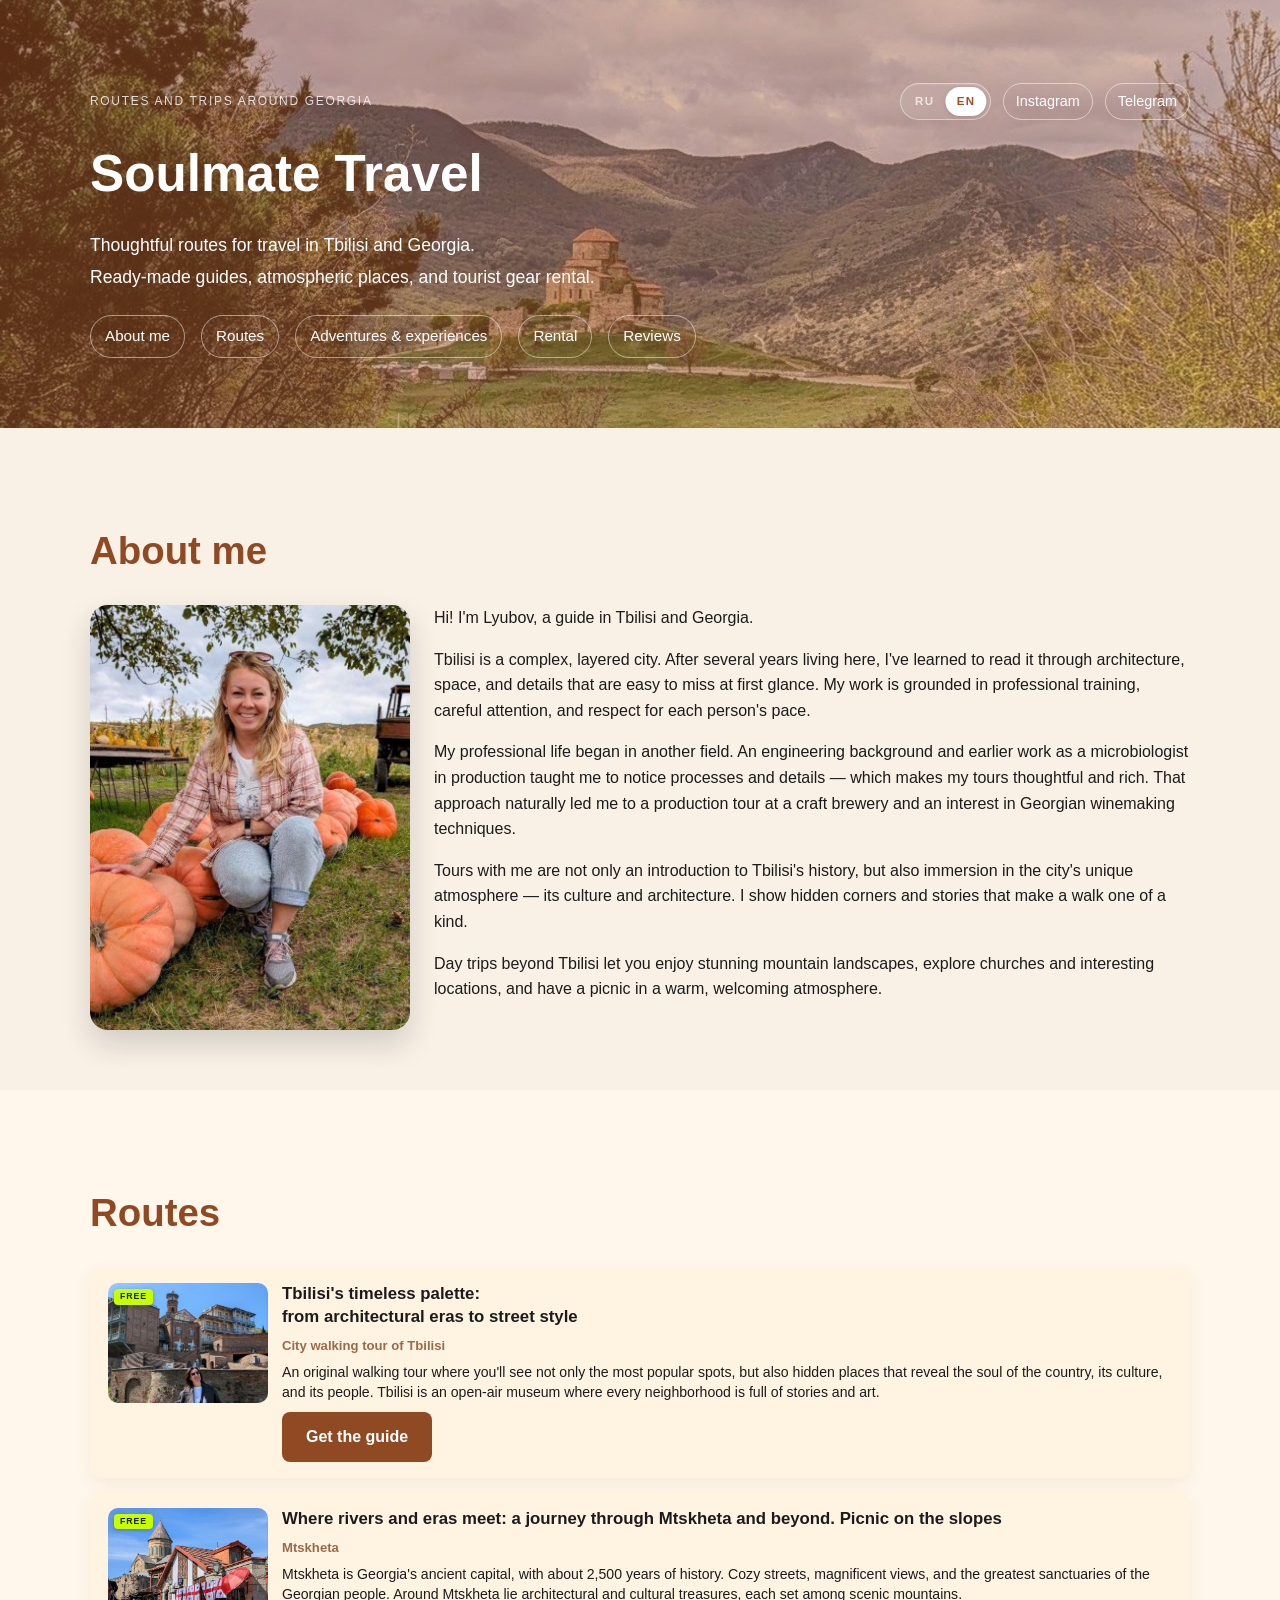
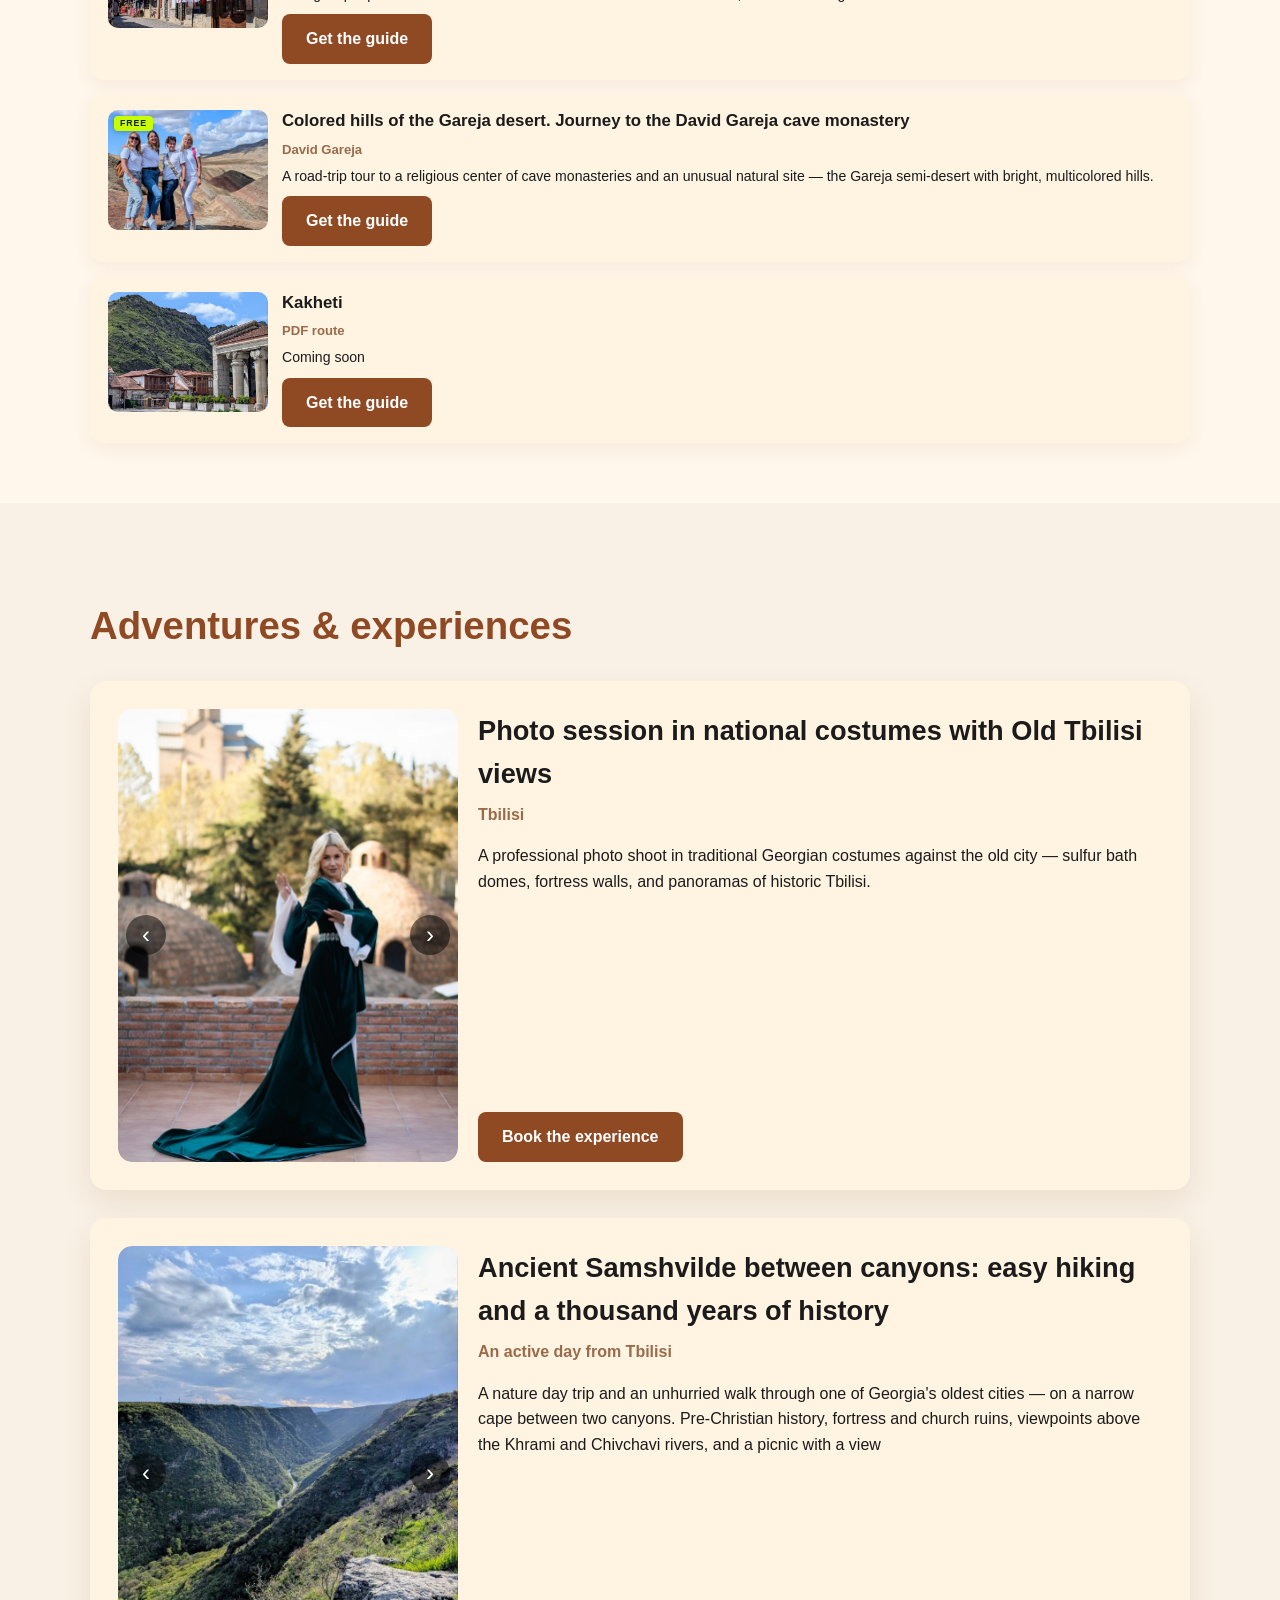
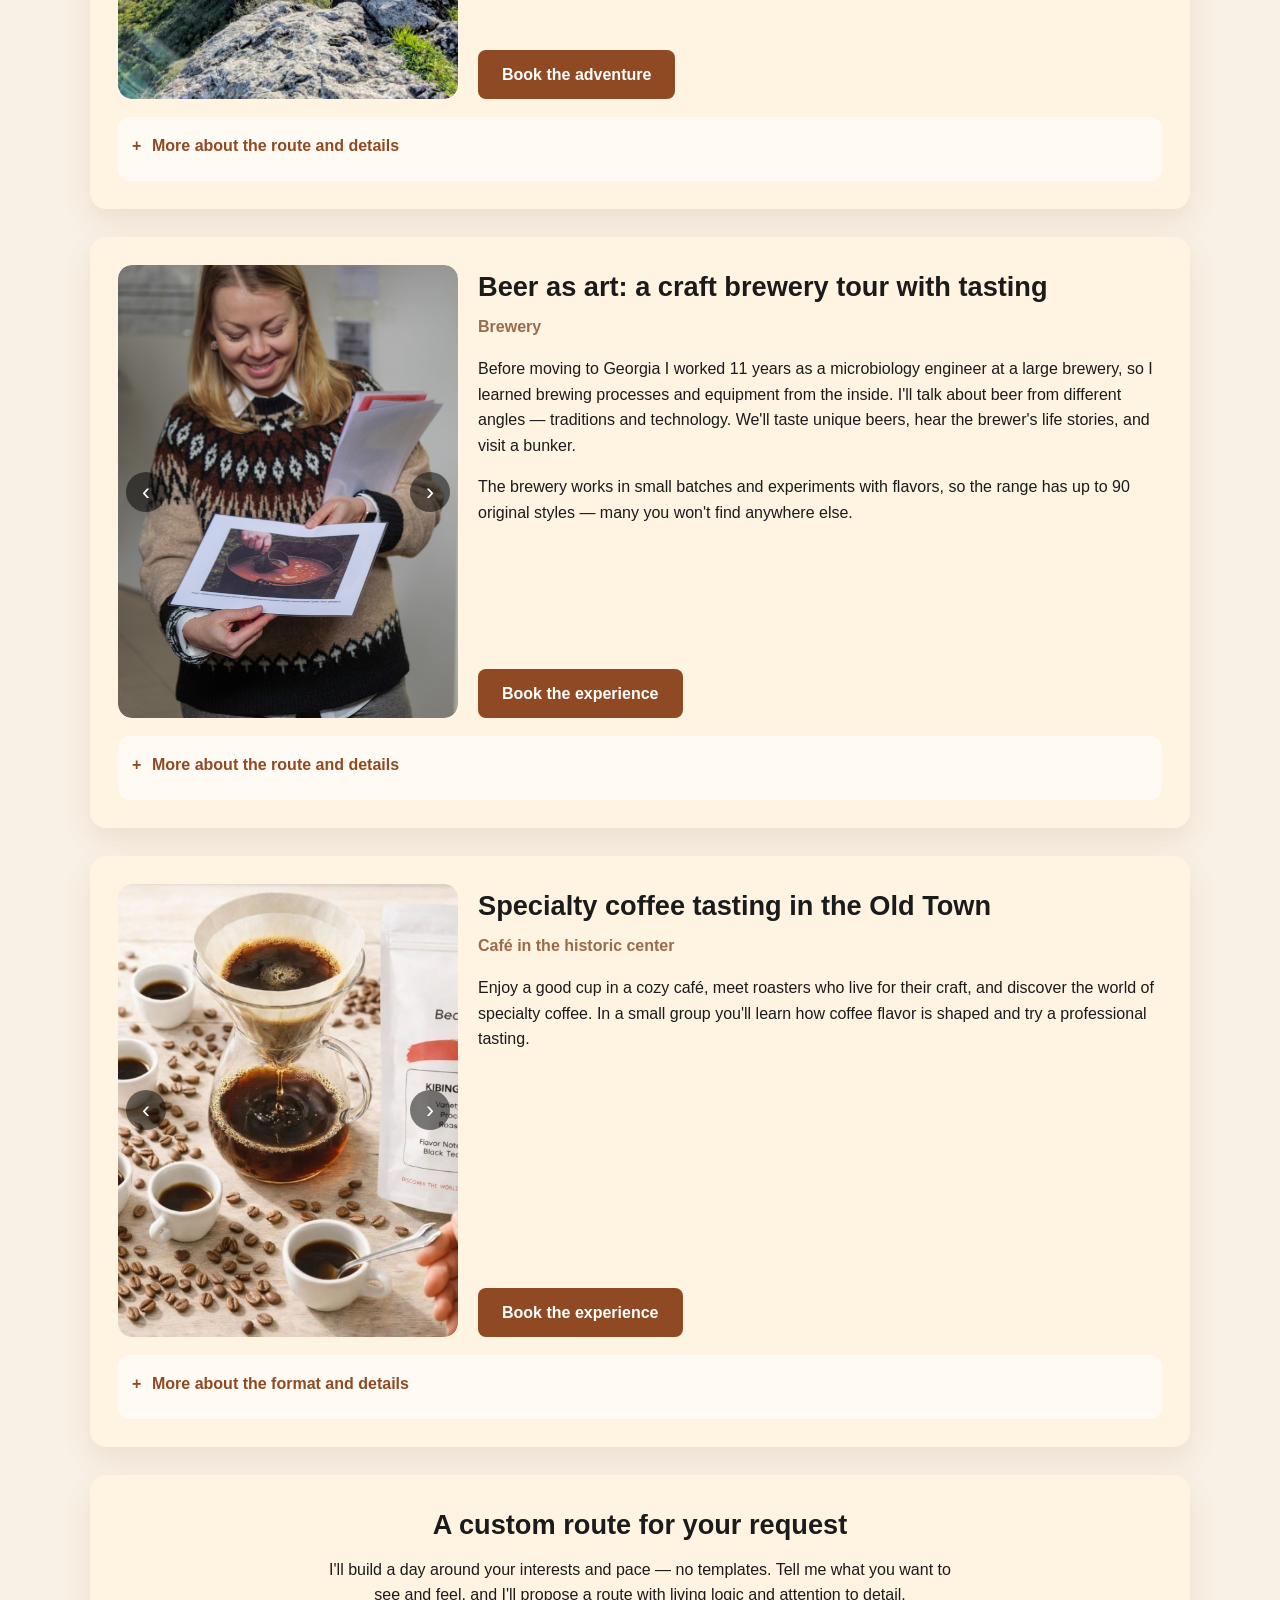
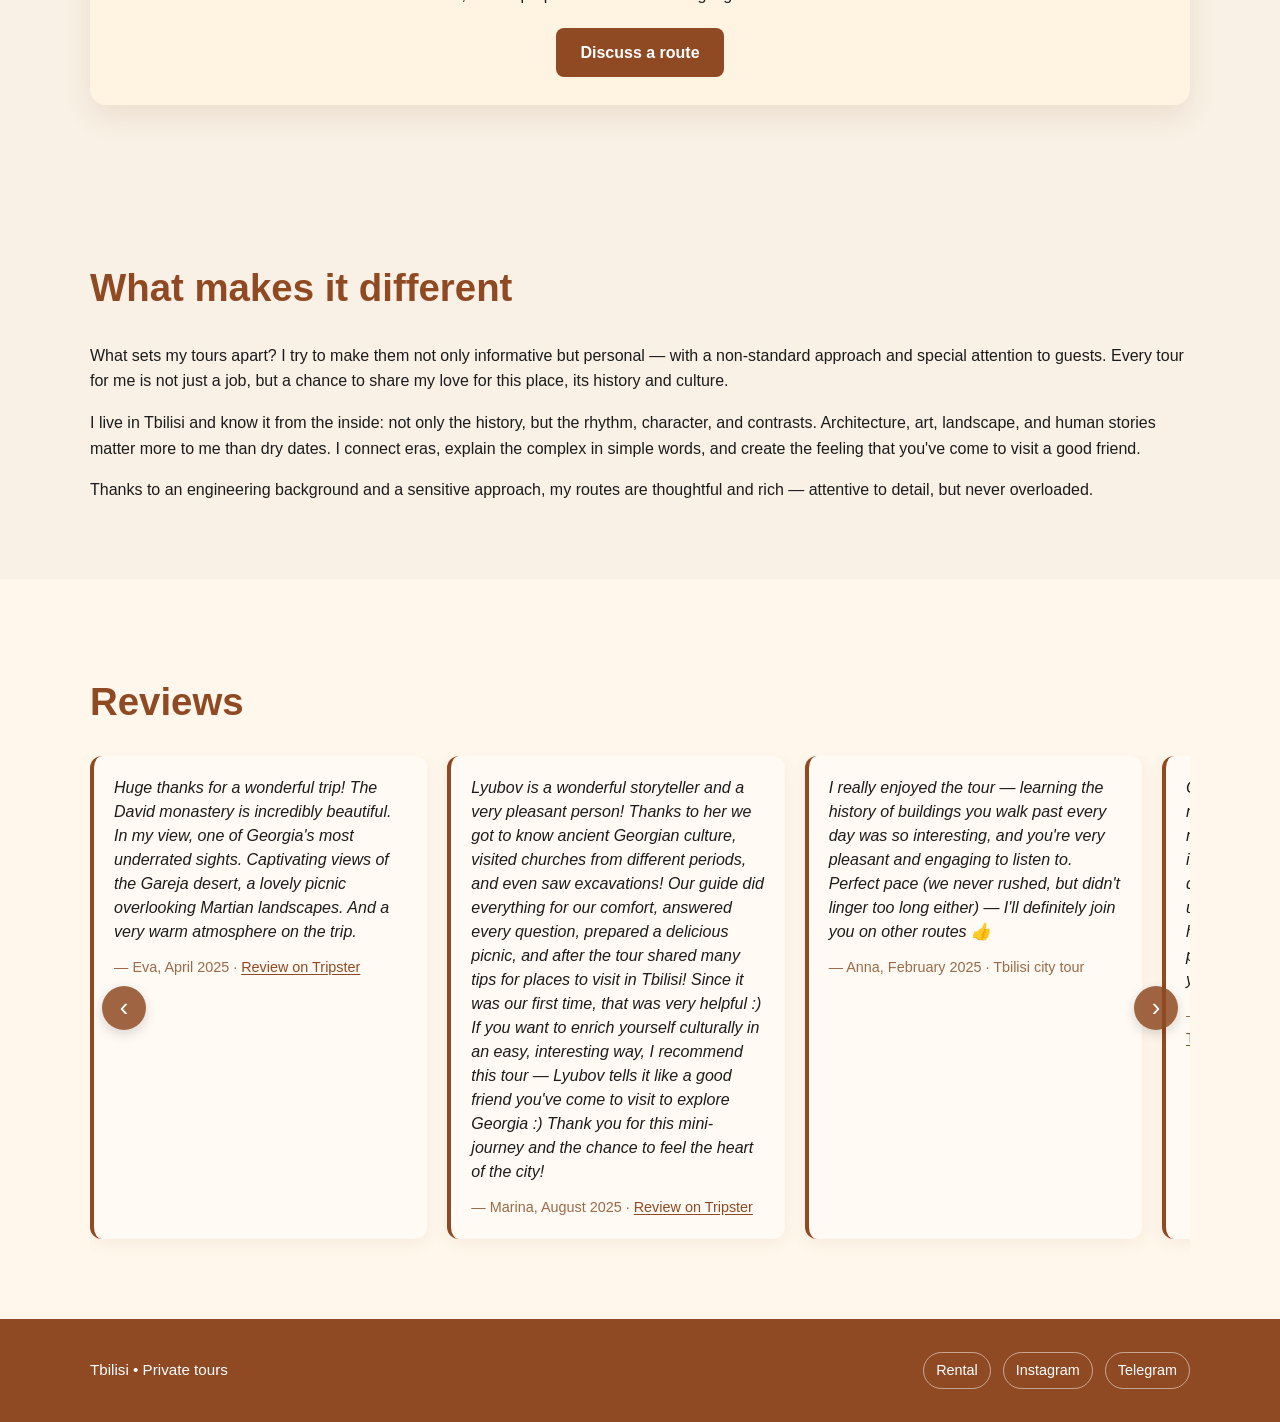
==== commit c6a895db: "7" ====
--- a/index.html
+++ b/index.html
@@ -37,9 +37,9 @@
             >
           </div>
         </div>
-        <h1 data-i18n="hero.title">Путешествуй по Грузии самостоятельно</h1>
+        <h1 data-i18n="hero.title">Soulmate Travel</h1>
         <p class="lead" data-i18n="hero.lead1">
-          Продуманные маршруты для самостоятельных путешествий по Тбилиси и Грузии.
+          Продуманные маршруты для путешествий по Тбилиси и Грузии.
         </p>
         <p class="lead" data-i18n="hero.lead2">
           Готовые путеводители, атмосферные места и аренда туристического снаряжения.
@@ -48,7 +48,7 @@
           <a href="#about" data-i18n="nav.about">Обо мне</a>
           <a href="#routes" data-i18n="nav.routes">Маршруты</a>
           <a href="#adventures" data-i18n="nav.adventures">Приключения и впечатления</a>
-          <a href="shop.html" data-i18n="nav.rental">Прокат</a>
+          <a href="rent.html" data-i18n="nav.rental">Прокат</a>
           <a href="#reviews" data-i18n="nav.reviews">Отзывы</a>
         </nav>
       </div>
@@ -707,7 +707,7 @@
         <div class="footer-content">
           <p data-i18n="footer.tagline">Тбилиси • Авторские экскурсии</p>
           <div class="footer-contacts">
-            <a href="shop.html" data-i18n="footer.rental">Прокат</a>
+            <a href="rent.html" data-i18n="footer.rental">Прокат</a>
             <a href="https://instagram.com/soulmate_travel_georgia" target="_blank" rel="noreferrer"
               >Instagram</a
             >
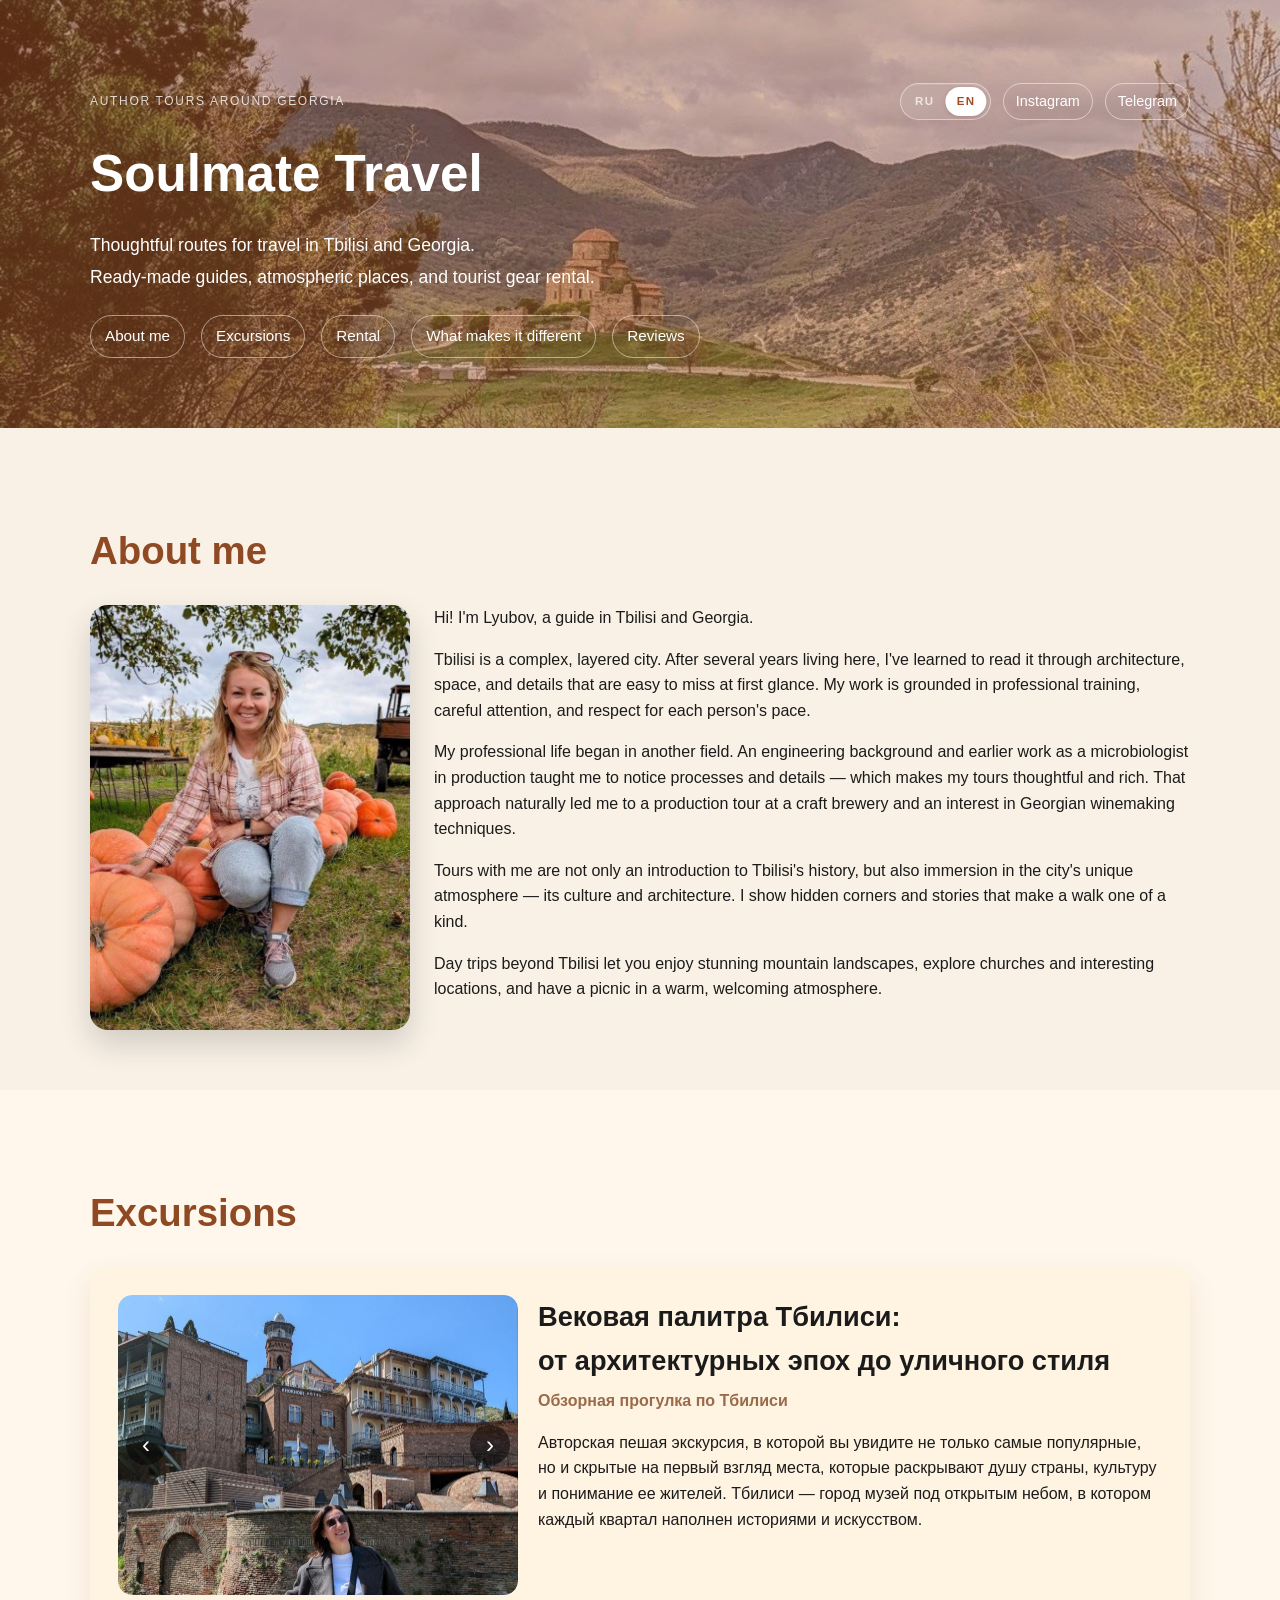
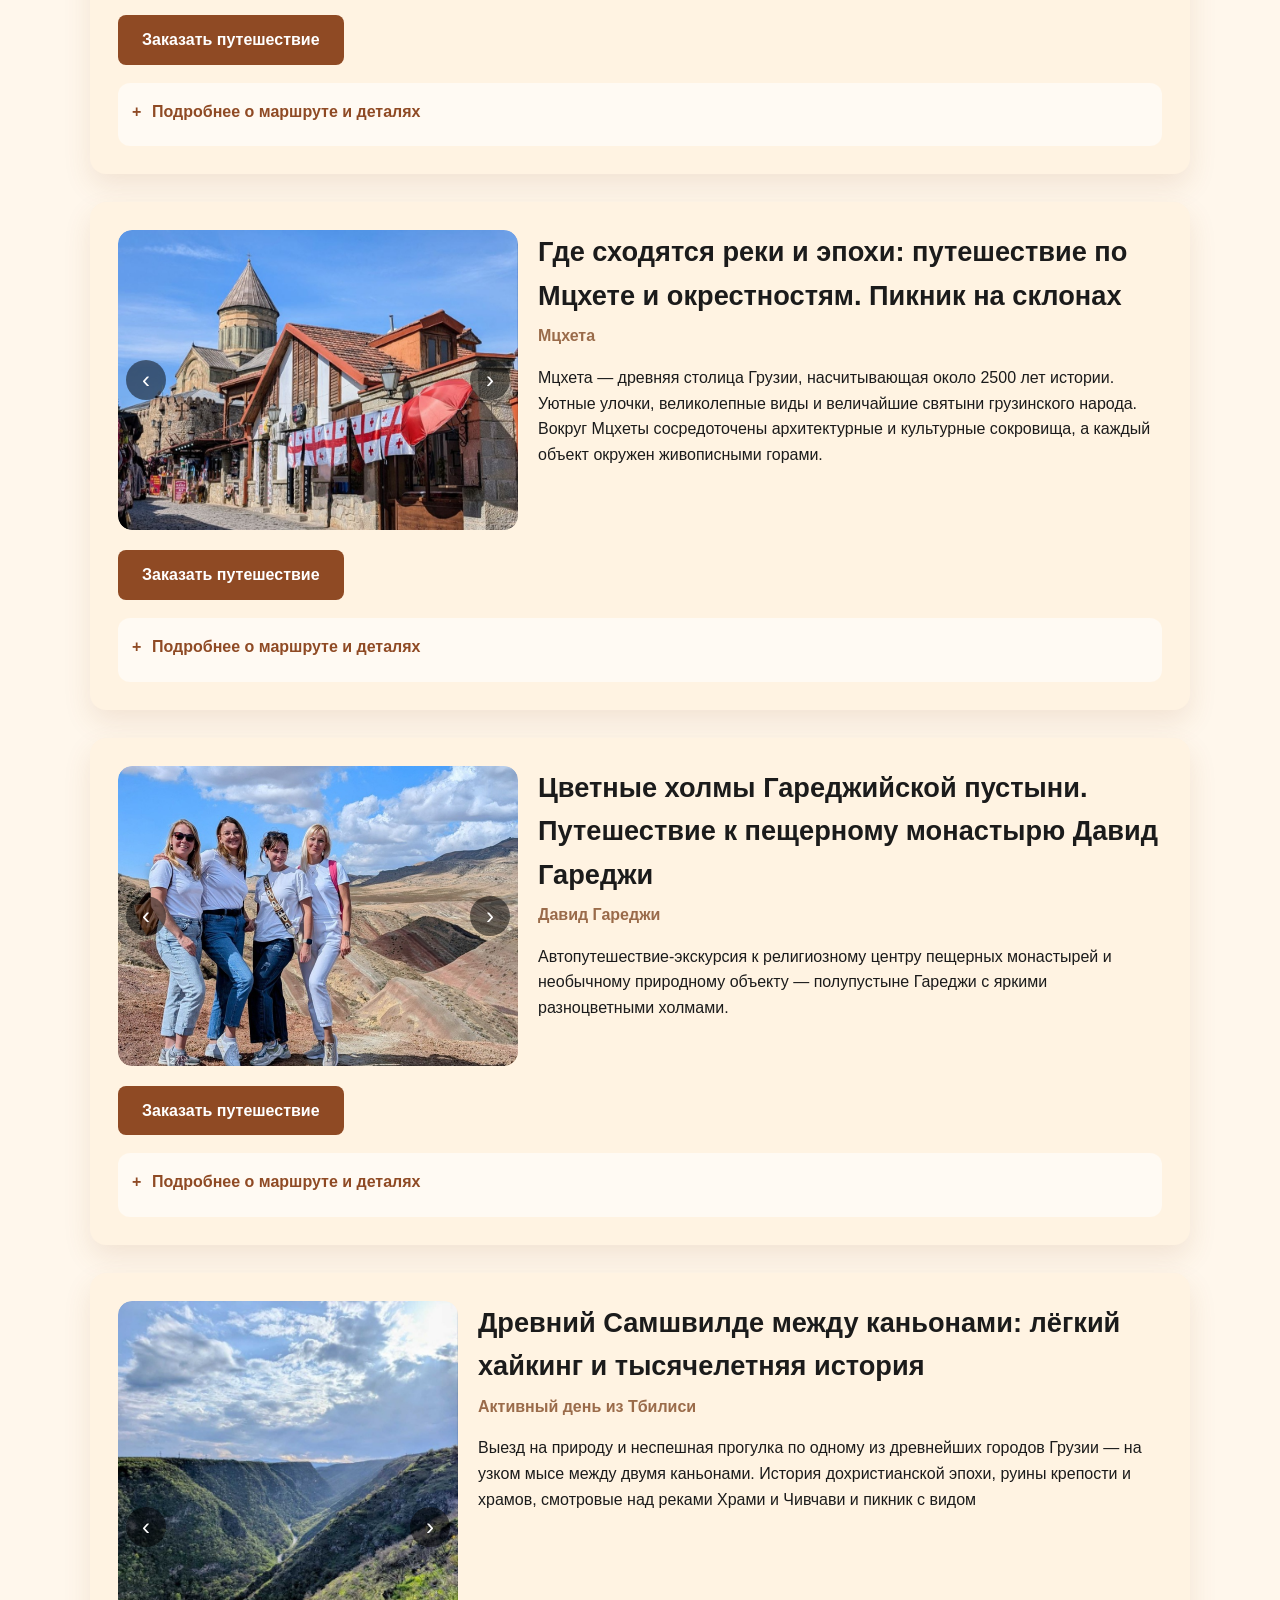
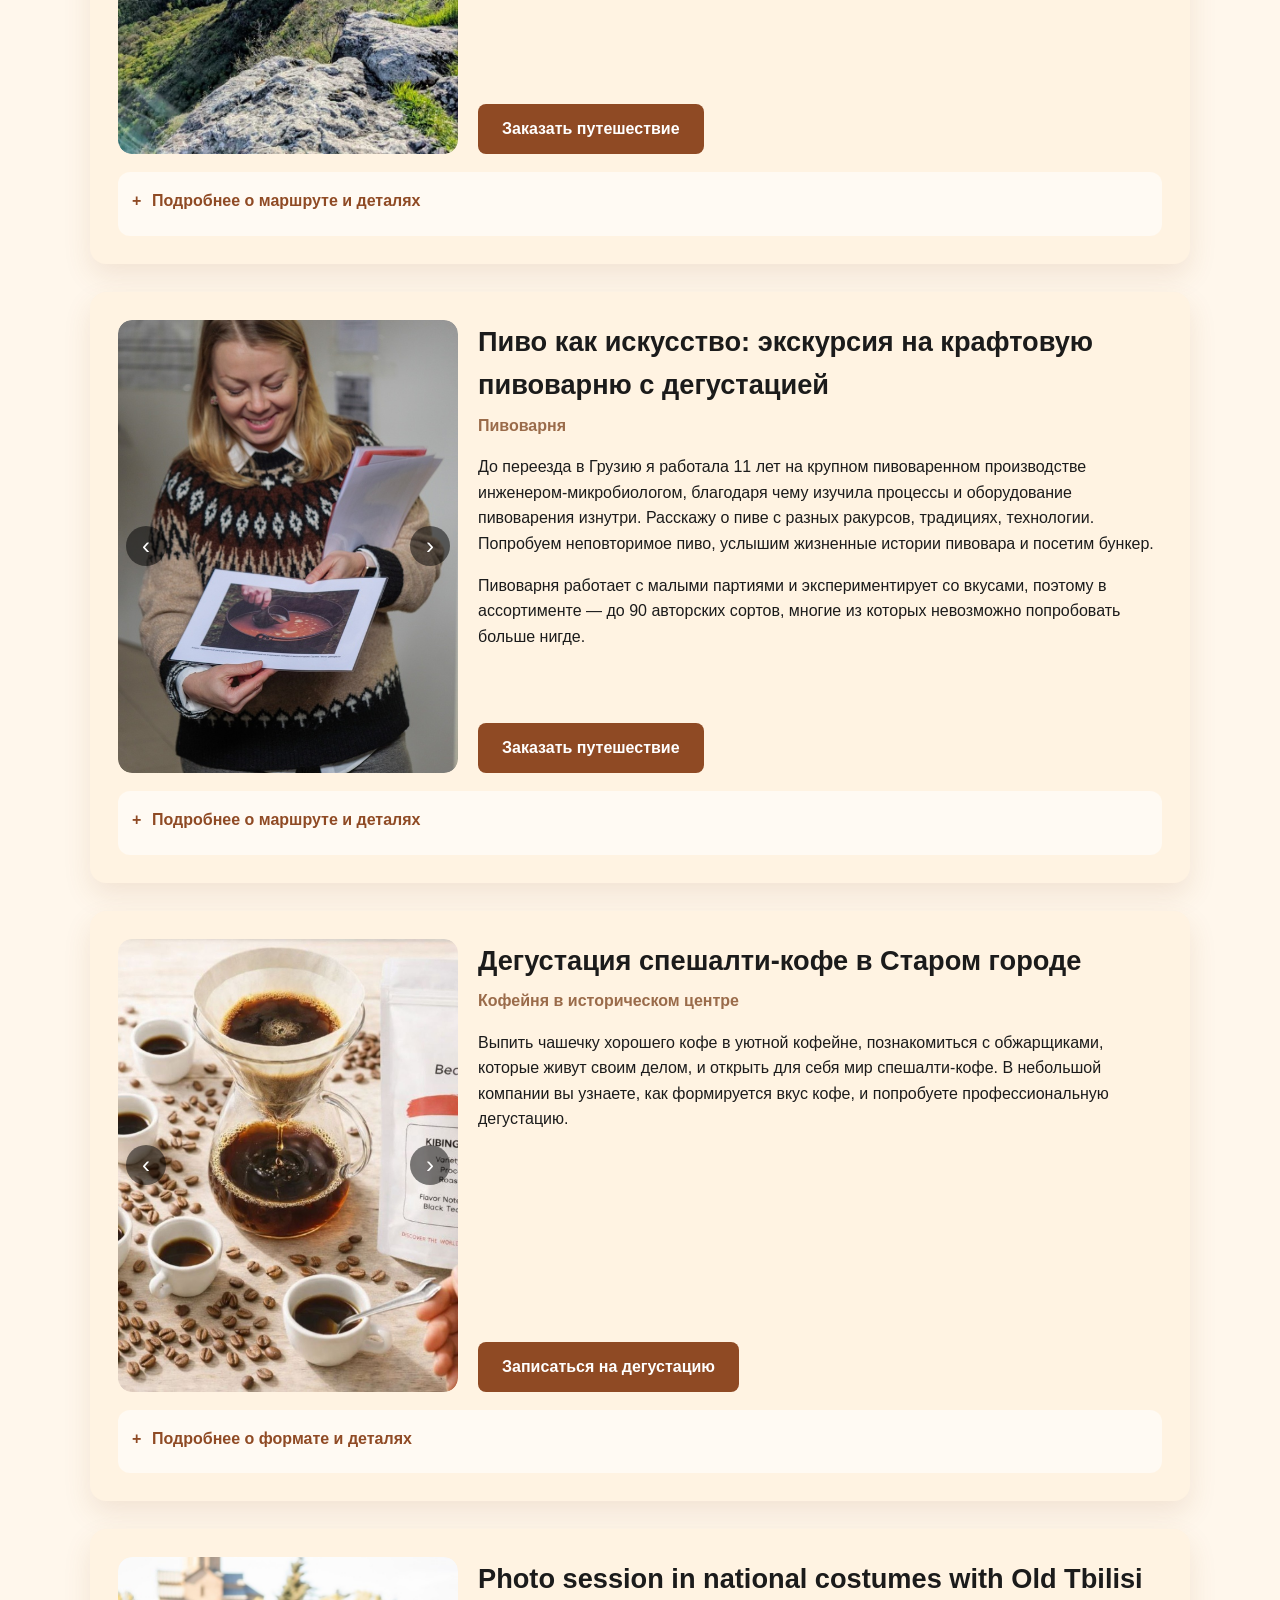
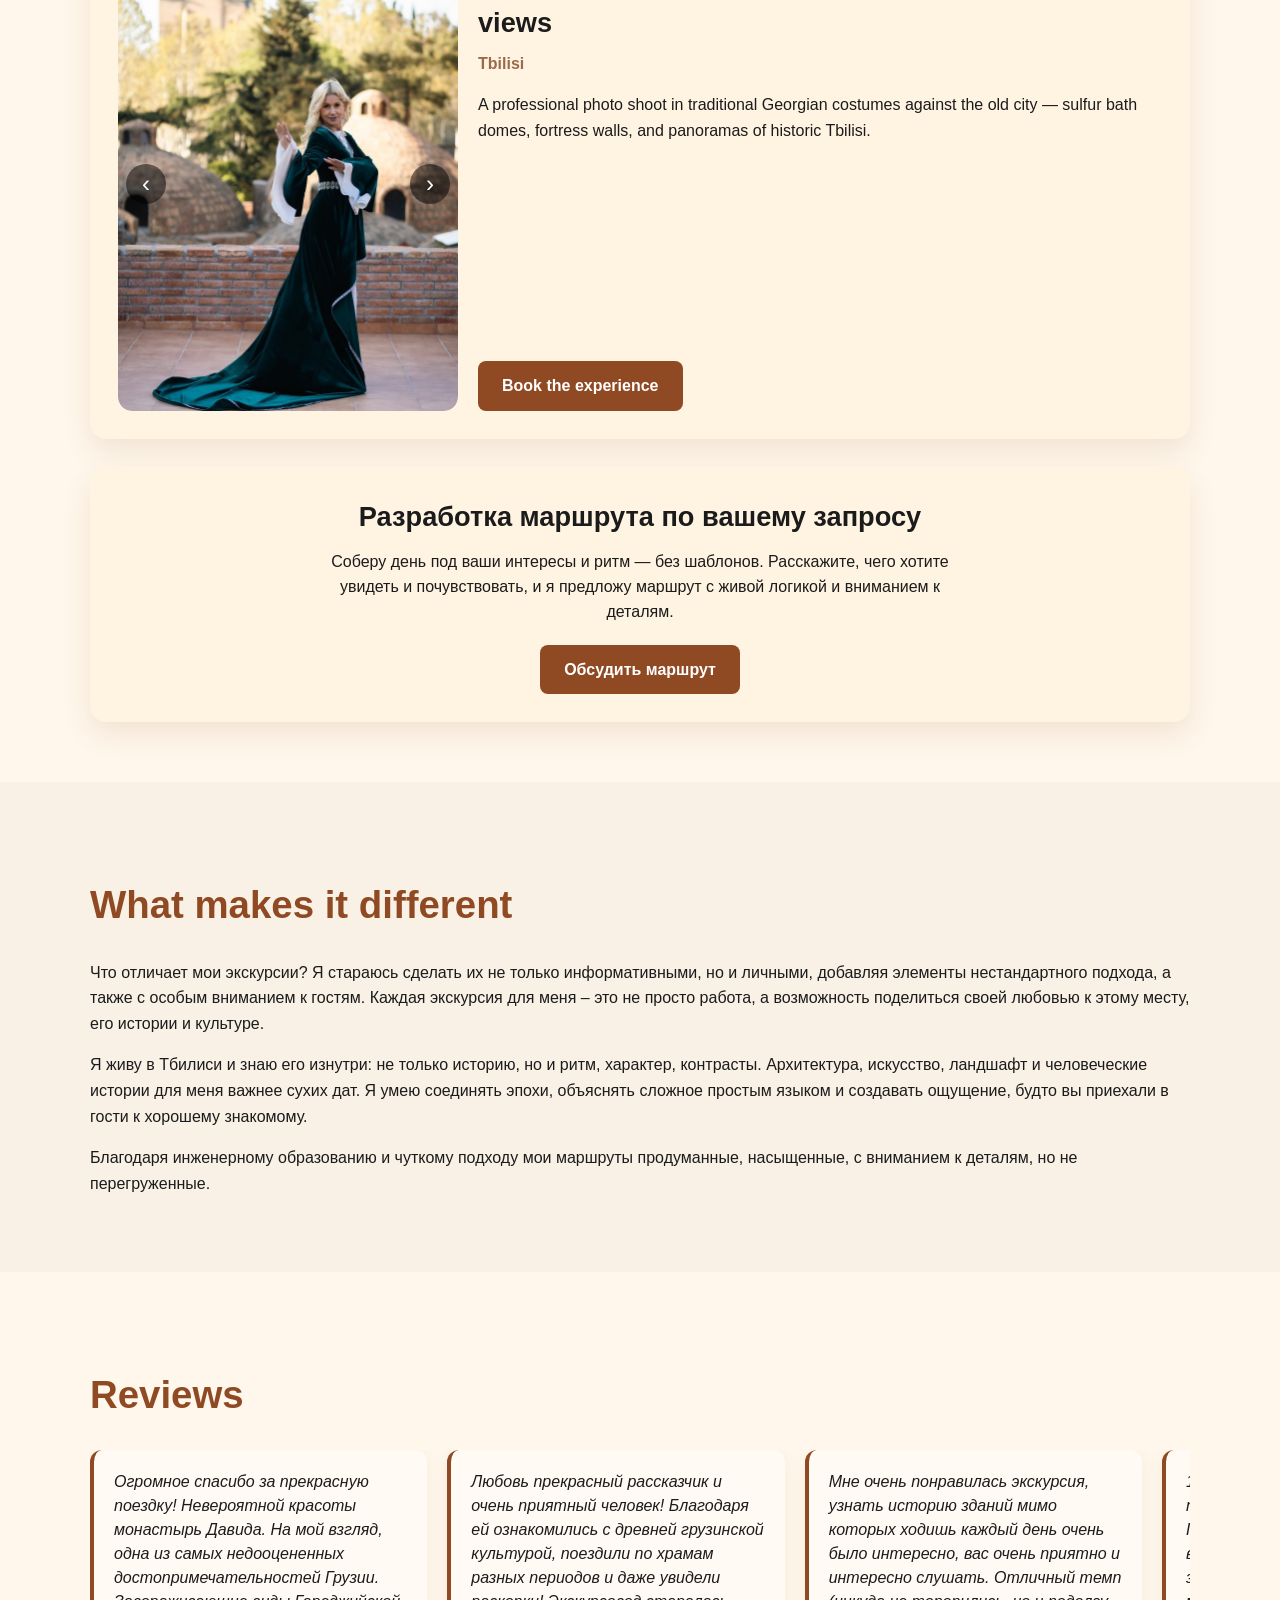
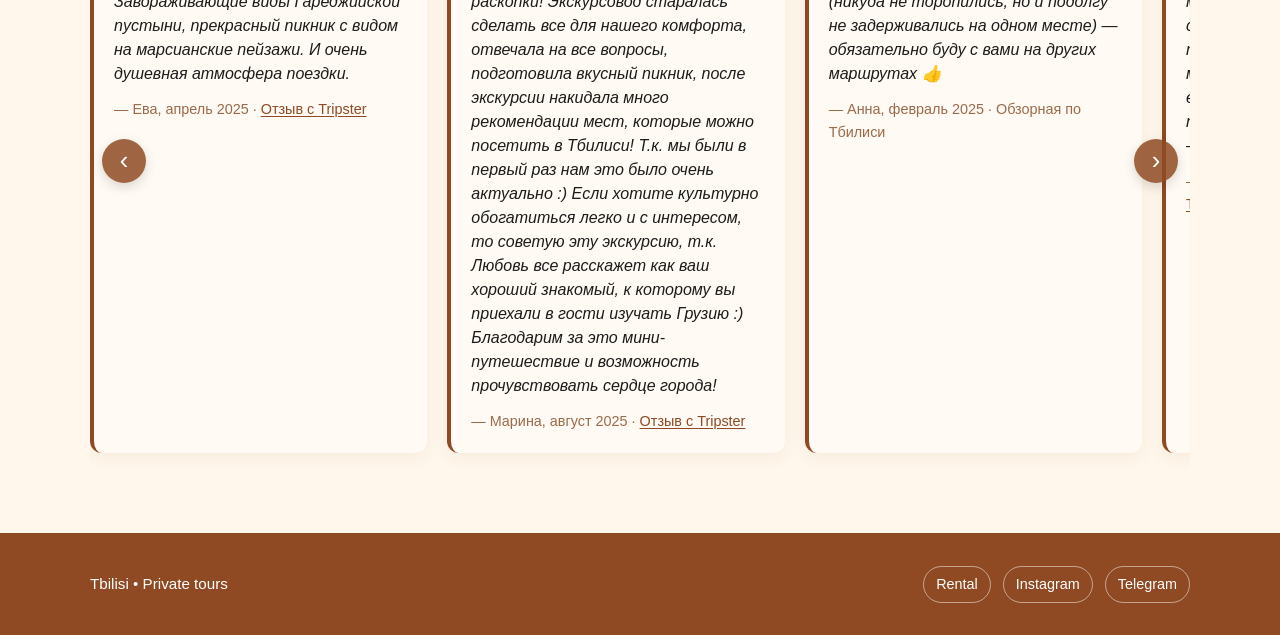
==== commit 23874d80: "возврат к экскурсиям" ====
--- a/index.html
+++ b/index.html
@@ -23,7 +23,7 @@
     <header class="hero">
       <div class="container">
         <div class="hero-top">
-          <p class="eyebrow" data-i18n="hero.eyebrow">Маршруты и путешествия по Грузии</p>
+          <p class="eyebrow" data-i18n="hero.eyebrow">Авторские экскурсии по Грузии</p>
           <div class="hero-contacts">
             <div class="lang-switch" role="group" aria-label="Language">
               <button type="button" class="lang-switch__btn" data-lang="ru" aria-pressed="true">RU</button>
@@ -46,9 +46,9 @@
         </p>
         <nav class="hero-nav">
           <a href="#about" data-i18n="nav.about">Обо мне</a>
-          <a href="#routes" data-i18n="nav.routes">Маршруты</a>
-          <a href="#adventures" data-i18n="nav.adventures">Приключения и впечатления</a>
+          <a href="#tours" data-i18n="nav.tours">Экскурсии</a>
           <a href="rent.html" data-i18n="nav.rental">Прокат</a>
+          <a href="#unique" data-i18n="nav.unique">Уникальность</a>
           <a href="#reviews" data-i18n="nav.reviews">Отзывы</a>
         </nav>
       </div>
@@ -85,107 +85,795 @@
         </div>
       </section>
 
-      <section id="routes" class="section section-alt">
+      <section id="tours" class="section section-alt">
         <div class="container">
-          <h2 data-i18n="routes.title">Маршруты</h2>
-
-          <div class="routes-list">
-          <article class="card card-route">
-            <div class="route-main">
-              <div class="route-cover">
-                <span class="route-free-badge">FREE</span>
-                <img src="images/tbilisi/tour-tbilisi-01.jpg" alt="Историческая застройка Тбилиси — балконы, канатная дорога" data-i18n-alt="routes.tbilisi.alt" />
-              </div>
-              <div class="route-main-text">
+          <h2 data-i18n="tours.title">Экскурсии</h2>
+
+          <article class="card">
+            <div class="tour-main">
+              <div class="tour-cover-carousel">
+                <button type="button" class="carousel-prev" aria-label="Предыдущее фото">‹</button>
+                <div class="carousel-track">
+                  <figure class="carousel-slide">
+                    <img src="images/tbilisi/tour-tbilisi-01.jpg" alt="Историческая застройка Тбилиси — балконы, канатная дорога" />
+                    <figcaption>Историческая застройка Тбилиси — балконы, канатная дорога</figcaption>
+                  </figure>
+                  <figure class="carousel-slide">
+                    <img src="images/tbilisi/tour-tbilisi-08.jpg" alt="Улица Старого города с башней и коваными решётками" />
+                    <figcaption>Улица Старого города с башней и коваными решётками</figcaption>
+                  </figure>
+                  <figure class="carousel-slide">
+                    <img src="images/tbilisi/tour-tbilisi-04.jpg" alt="Проспект Руставели и здание Оперного театра" />
+                    <figcaption>Проспект Руставели и здание Оперного театра</figcaption>
+                  </figure>
+                  <figure class="carousel-slide">
+                    <img src="images/tbilisi/tour-tbilisi-10.jpg" alt="Башня с часами театра Резо Габриадзе" />
+                    <figcaption>Башня с часами театра Резо Габриадзе</figcaption>
+                  </figure>
+                  <figure class="carousel-slide">
+                    <img src="images/tbilisi/tour-tbilisi-14.jpg" alt="Весёлый момент на экскурсии — улица Старого города" />
+                    <figcaption>Весёлый момент на экскурсии — улица Старого города</figcaption>
+                  </figure>
+                  <figure class="carousel-slide">
+                    <img src="images/tbilisi/tour-tbilisi-06.jpg" alt="Мост Мира и панорама города" />
+                    <figcaption>Мост Мира и панорама города</figcaption>
+                  </figure>
+                  <figure class="carousel-slide">
+                    <img src="images/tbilisi/tour-tbilisi-07.jpg" alt="Здание с классическим наследием — арки, фрески, памятник" />
+                    <figcaption>Здание с классическим наследием — арки, фрески, памятник</figcaption>
+                  </figure>
+                  <figure class="carousel-slide">
+                    <img src="images/tbilisi/tour-tbilisi-13.jpg" alt="Храм Метехи и памятник Вахтангу Горгасали" />
+                    <figcaption>Храм Метехи и памятник Вахтангу Горгасали</figcaption>
+                  </figure>
+                  <figure class="carousel-slide">
+                    <img src="images/tbilisi/tour-tbilisi-11.jpg" alt="Грузинский храм с куполом под голубым небом" />
+                    <figcaption>Грузинский храм с куполом под голубым небом</figcaption>
+                  </figure>
+                  <figure class="carousel-slide">
+                    <img src="images/tbilisi/tour-tbilisi-03.jpg" alt="Роскошные люстры и лестница в старинном здании" />
+                    <figcaption>Роскошные люстры и лестница в старинном здании</figcaption>
+                  </figure>
+                  <figure class="carousel-slide">
+                    <img src="images/tbilisi/tour-tbilisi-15.jpg" alt="Улица с деревянными балконами в Старом городе" />
+                    <figcaption>Улица с деревянными балконами в Старом городе</figcaption>
+                  </figure>
+                  <figure class="carousel-slide">
+                    <img src="images/tbilisi/tour-tbilisi-02.jpg" alt="Исторический район — голубая баня, арки и мосты" />
+                    <figcaption>Исторический район — голубая баня, арки и мосты</figcaption>
+                  </figure>
+                </div>
+                <button type="button" class="carousel-next" aria-label="Следующее фото">›</button>
+              </div>
+              <div class="tour-main-text">
                 <div class="card-header">
-                  <h3 data-i18n="routes.tbilisi.title" data-i18n-html>
+                  <h3>
                     Вековая палитра Тбилиси:<br>от архитектурных эпох до уличного стиля
                   </h3>
-                  <p class="card-subtitle" data-i18n="routes.tbilisi.subtitle">Обзорная прогулка по Тбилиси</p>
-                </div>
-                <p class="card-lead" data-i18n="routes.tbilisi.lead">
+                  <p class="card-subtitle">Обзорная прогулка по Тбилиси</p>
+                </div>
+                <p class="card-lead">
                   Авторская пешая экскурсия, в которой вы увидите не только самые популярные, но и скрытые на первый взгляд места, которые раскрывают душу страны, культуру и понимание ее жителей. Тбилиси — город музей под открытым небом, в котором каждый квартал наполнен историями и искусством.
                 </p>
-                <a href="https://t.me/soulmate_travel_georgia" target="_blank" rel="noreferrer" class="booking-button booking-button--compact" data-i18n="routes.cta">Получить материал</a>
-              </div>
-            </div>
+              </div>
+            </div>
+            <div class="tour-booking">
+              <a href="https://t.me/soulmate_travel_georgia" target="_blank" rel="noreferrer" class="booking-button">Заказать путешествие</a>
+            </div>
+            <details class="tour-details">
+              <summary>Подробнее о маршруте и деталях</summary>
+              <div class="card-columns">
+                <div>
+                  <h4>На пути увидим:</h4>
+                  <ul>
+                    <li>Архитектуру проспекта Руставели разных эпох</li>
+                    <li>Академию художеств и Оперный театр</li>
+                    <li>Театр марионеток Резо Габриадзе</li>
+                    <li>Старый город и крепостные стены</li>
+                    <li>Мост Мира и парк Рике</li>
+                    <li>Монумент «Мать Грузия» и панорамы города</li>
+                    <li>Серные бани - место, где зарождался Тбилиси</li>
+                  </ul>
+                </div>
+                <div>
+                  <h4>Узнаем:</h4>
+                  <ul>
+                    <li>Краткую историю Грузии и легенду основания Тбилиси</li>
+                    <li>Про кого была история из песни «Миллион алых роз»</li>
+                    <li>Историю грузинского алфавита</li>
+                    <li>О Золотом веке и как развивалась Грузия под влиянием разных культур</li>
+                    <li>Архитектурные стили и истории домов по маршруту</li>
+                  </ul>
+                </div>
+              </div>
+              <div class="info-grid">
+                <div>
+                  <h4>Уникальность, кому подойдет</h4>
+                  <p>
+                    Экскурсия особенно хорошо подойдёт тем, кто в Тбилиси впервые и хочет получить цельное, осмысленное впечатление о городе, а также тем, кто уже бывал здесь, но хочет увидеть Тбилиси с новой, более глубокой стороны.
+                  </p>
+                </div>
+                <div>
+                  <h4>Организационные детали:</h4>
+                  <p>
+                    Длительность: 3,5 ч<br>
+                    Маршрут насыщенный, пеший и с перепадами высот.<br>
+                    Обувайте удобную обувь. В жару берите головной убор, очки и воду.
+                  </p>
+                </div>
+                <div>
+                  <h4>Стоимость:</h4>
+                  <p>
+                    80 лари/чел<br>
+                    (Минимум 2 человека или 160 лари)<br>
+                    от 4 человек — 70 лари/чел
+                  </p>
+                </div>
+              </div>
+            </details>
           </article>
 
-          <article class="card card-route">
-            <div class="route-main">
-              <div class="route-cover">
-                <span class="route-free-badge">FREE</span>
-                <img src="images/mtskheta/tour-mtskheta-03.jpg" alt="Улица Мцхеты — собор Светицховели, сувенирные лавки и грузинские флаги" data-i18n-alt="routes.mtskheta.alt" />
-              </div>
-              <div class="route-main-text">
+          <article class="card">
+            <div class="tour-main">
+              <div class="tour-cover-carousel">
+                <button type="button" class="carousel-prev" aria-label="Предыдущее фото">‹</button>
+                <div class="carousel-track">
+                  <figure class="carousel-slide">
+                    <img src="images/mtskheta/tour-mtskheta-03.jpg" alt="Улица Мцхеты — собор Светицховели, сувенирные лавки и грузинские флаги" />
+                    <figcaption>Улица Мцхеты — собор Светицховели, сувенирные лавки и грузинские флаги</figcaption>
+                  </figure>
+                  <figure class="carousel-slide">
+                    <img src="images/mtskheta/tour-mtskheta-01.jpg" alt="Собор Светицховели за крепостными стенами" />
+                    <figcaption>Собор Светицховели за крепостными стенами</figcaption>
+                  </figure>
+                  <figure class="carousel-slide">
+                    <img src="images/mtskheta/tour-mtskheta-02.jpg" alt="Панорама Мцхеты и слияния рек с гор" />
+                    <figcaption>Панорама Мцхеты и слияния рек с гор</figcaption>
+                  </figure>
+                  <figure class="carousel-slide">
+                    <img src="images/mtskheta/tour-mtskheta-04.jpg" alt="Мцхета — древняя столица и храмы" />
+                    <figcaption>Мцхета — древняя столица и храмы</figcaption>
+                  </figure>
+                  <figure class="carousel-slide">
+                    <img src="images/mtskheta/tour-mtskheta-05.jpg" alt="Слияние Арагви и Куры — вид с высоты" />
+                    <figcaption>Слияние Арагви и Куры — вид с высоты</figcaption>
+                  </figure>
+                  <figure class="carousel-slide">
+                    <img src="images/mtskheta/tour-mtskheta-06.jpg" alt="Окрестности Мцхеты и горный пейзаж" />
+                    <figcaption>Окрестности Мцхеты и горный пейзаж</figcaption>
+                  </figure>
+                  <figure class="carousel-slide">
+                    <img src="images/mtskheta/tour-mtskheta-07.jpg" alt="Храм Джвари или монастырь в горах" />
+                    <figcaption>Храм Джвари или монастырь в горах</figcaption>
+                  </figure>
+                  <figure class="carousel-slide">
+                    <img src="images/mtskheta/tour-mtskheta-08.jpg" alt="Монастырь Шио-Мгвиме и горный хребет" />
+                    <figcaption>Монастырь Шио-Мгвиме и горный хребет</figcaption>
+                  </figure>
+                  <figure class="carousel-slide">
+                    <img src="images/mtskheta/tour-mtskheta-09.jpg" alt="Древняя фреска — Гостеприимство Авраама" />
+                    <figcaption>Древняя фреска — Гостеприимство Авраама</figcaption>
+                  </figure>
+                  <figure class="carousel-slide">
+                    <img src="images/mtskheta/tour-mtskheta-10.jpg" alt="Интерьер храма или монастыря" />
+                    <figcaption>Интерьер храма или монастыря</figcaption>
+                  </figure>
+                  <figure class="carousel-slide">
+                    <img src="images/mtskheta/tour-mtskheta-11.jpg" alt="Средневековая крепость и руины" />
+                    <figcaption>Средневековая крепость и руины</figcaption>
+                  </figure>
+                  <figure class="carousel-slide">
+                    <img src="images/mtskheta/tour-mtskheta-12.jpg" alt="Вид на долину и исторические постройки" />
+                    <figcaption>Вид на долину и исторические постройки</figcaption>
+                  </figure>
+                  <figure class="carousel-slide">
+                    <img src="images/mtskheta/tour-mtskheta-13.jpg" alt="Пещера-часовня и панорама" />
+                    <figcaption>Пещера-часовня и панорама</figcaption>
+                  </figure>
+                  <figure class="carousel-slide">
+                    <img src="images/mtskheta/tour-mtskheta-14.jpg" alt="Пикник на склонах с видом на Мцхету" />
+                    <figcaption>Пикник на склонах с видом на Мцхету</figcaption>
+                  </figure>
+                  <figure class="carousel-slide">
+                    <img src="images/mtskheta/tour-mtskheta-15.jpg" alt="Горные тропы и природа вокруг Мцхеты" />
+                    <figcaption>Горные тропы и природа вокруг Мцхеты</figcaption>
+                  </figure>
+                  <figure class="carousel-slide">
+                    <img src="images/mtskheta/tour-mtskheta-16.jpg" alt="Раскопки царской резиденции античных времён" />
+                    <figcaption>Раскопки царской резиденции античных времён</figcaption>
+                  </figure>
+                </div>
+                <button type="button" class="carousel-next" aria-label="Следующее фото">›</button>
+              </div>
+              <div class="tour-main-text">
                 <div class="card-header">
-                  <h3 data-i18n="routes.mtskheta.title">
+                  <h3>
                     Где сходятся реки и эпохи: путешествие по Мцхете и
                     окрестностям. Пикник на склонах
                   </h3>
-                  <p class="card-subtitle" data-i18n="routes.mtskheta.subtitle">Мцхета</p>
-                </div>
-                <p class="card-lead" data-i18n="routes.mtskheta.lead">
+                  <p class="card-subtitle">Мцхета</p>
+                </div>
+                <p class="card-lead">
                   Мцхета — древняя столица Грузии, насчитывающая около 2500 лет
                   истории. Уютные улочки, великолепные виды и величайшие святыни
                   грузинского народа. Вокруг Мцхеты сосредоточены архитектурные
                   и культурные сокровища, а каждый объект окружен живописными
                   горами.
                 </p>
-                <a href="https://t.me/soulmate_travel_georgia" target="_blank" rel="noreferrer" class="booking-button booking-button--compact" data-i18n="routes.cta">Получить материал</a>
-              </div>
-            </div>
+              </div>
+            </div>
+            <div class="tour-booking">
+              <a href="https://t.me/soulmate_travel_georgia" target="_blank" rel="noreferrer" class="booking-button">Заказать путешествие</a>
+            </div>
+            <details class="tour-details">
+              <summary>Подробнее о маршруте и деталях</summary>
+              <div class="card-columns">
+                <div>
+                  <h4>На маршруте увидите:</h4>
+                  <ul>
+                    <li>Храм Джвари VI века и слияние рек Арагви и Куры</li>
+                    <li>Светицховели — главный кафедральный собор</li>
+                    <li>Руины средневековой крепости</li>
+                    <li>Монастырь Шио-Мгвиме, окруженный живописным горным хребтом</li>
+                    <li>Раскопки царской резиденции античных времен</li>
+                    <li>Пещеру-часовню и панорамные виды на Мцхету</li>
+                  </ul>
+                </div>
+                <div>
+                  <h4>Узнаете:</h4>
+                  <ul>
+                    <li>Как хрупкая девушка Нино принесла новую веру в Грузию</li>
+                    <li>В чем шедевр архитектуры Джвари</li>
+                    <li>Кто такой Шио и как жил в пещере</li>
+                    <li>Устройство средневековой крепости</li>
+                    <li>Кто такой Армази и что было до христианства</li>
+                  </ul>
+                </div>
+              </div>
+              <div class="info-grid">
+                <div>
+                  <h4>Почему это стоит увидеть</h4>
+                  <p>
+                    Это путь от мифов и язычества к христианству, от древних поселений к архитектурным символам веры. Вокруг — потрясающие виды, горный воздух и тишина для перезагрузки.
+                  </p>
+                </div>
+                <div>
+                  <h4>Организационные детали:</h4>
+                  <p>
+                    Продолжительность: 7 часов<br>
+                    На машине<br>
+                    1–4 человека.<br>
+                    В стоимость <strong>включен пикник</strong><br>
+                    Есть возможность менять маршрут под Ваш запрос.
+                  </p>
+                </div>
+                <div>
+                  <h4>Стоимость</h4>
+                  <p>160 евро или 500 лари</p>
+                </div>
+              </div>
+            </details>
           </article>
 
-          <article class="card card-route">
-            <div class="route-main">
-              <div class="route-cover">
-                <span class="route-free-badge">FREE</span>
-                <img src="images/david-gareji/tour-david-gareji-01.jpg" alt="Группа на фоне разноцветных холмов Гареджийской пустыни" data-i18n-alt="routes.gareji.alt" />
-              </div>
-              <div class="route-main-text">
+          <article class="card">
+            <div class="tour-main">
+              <div class="tour-cover-carousel">
+                <button type="button" class="carousel-prev" aria-label="Предыдущее фото">‹</button>
+                <div class="carousel-track">
+                  <figure class="carousel-slide">
+                    <img src="images/david-gareji/tour-david-gareji-01.jpg" alt="Группа на фоне разноцветных холмов Гареджийской пустыни" />
+                    <figcaption>Группа на фоне разноцветных холмов Гареджийской пустыни</figcaption>
+                  </figure>
+                  <figure class="carousel-slide">
+                    <img src="images/david-gareji/tour-david-gareji-02.jpg" alt="Разноцветные холмы полупустыни Гареджи" />
+                    <figcaption>Разноцветные холмы полупустыни Гареджи</figcaption>
+                  </figure>
+                  <figure class="carousel-slide">
+                    <img src="images/david-gareji/tour-david-gareji-03.jpg" alt="Пещерный монастырь в скалах" />
+                    <figcaption>Пещерный монастырь в скалах</figcaption>
+                  </figure>
+                  <figure class="carousel-slide">
+                    <img src="images/david-gareji/tour-david-gareji-05.jpg" alt="Лавра Давид-Гареджа — двор и постройки монастыря" />
+                    <figcaption>Лавра Давид-Гареджа — двор и постройки монастыря</figcaption>
+                  </figure>
+                  <figure class="carousel-slide">
+                    <img src="images/david-gareji/tour-david-gareji-06.jpg" alt="Крепостные стены и пещеры лавры" />
+                    <figcaption>Крепостные стены и пещеры лавры</figcaption>
+                  </figure>
+                  <figure class="carousel-slide">
+                    <img src="images/david-gareji/tour-david-gareji-07.jpg" alt="«Солёное озеро» и меняющийся ландшафт" />
+                    <figcaption>«Солёное озеро» и меняющийся ландшафт</figcaption>
+                  </figure>
+                  <figure class="carousel-slide">
+                    <img src="images/david-gareji/tour-david-gareji-08.jpg" alt="Панорама долины со средневековой крепости" />
+                    <figcaption>Панорама долины со средневековой крепости</figcaption>
+                  </figure>
+                  <figure class="carousel-slide">
+                    <img src="images/david-gareji/tour-david-gareji-09.jpg" alt="Монастырь Ниноцминда и руины древнего храма" />
+                    <figcaption>Монастырь Ниноцминда и руины древнего храма</figcaption>
+                  </figure>
+                  <figure class="carousel-slide">
+                    <img src="images/david-gareji/tour-david-gareji-10.jpg" alt="Отдых с видом на цветные холмы — идеально для пикника" />
+                    <figcaption>Отдых с видом на цветные холмы — идеально для пикника</figcaption>
+                  </figure>
+                </div>
+                <button type="button" class="carousel-next" aria-label="Следующее фото">›</button>
+              </div>
+              <div class="tour-main-text">
                 <div class="card-header">
-                  <h3 data-i18n="routes.gareji.title">
+                  <h3>
                     Цветные холмы Гареджийской пустыни. Путешествие к пещерному
                     монастырю Давид Гареджи
                   </h3>
-                  <p class="card-subtitle" data-i18n="routes.gareji.subtitle">Давид Гареджи</p>
-                </div>
-                <p class="card-lead" data-i18n="routes.gareji.lead">
+                  <p class="card-subtitle">Давид Гареджи</p>
+                </div>
+                <p class="card-lead">
                   Автопутешествие-экскурсия к религиозному центру пещерных
                   монастырей и необычному природному объекту — полупустыне
                   Гареджи с яркими разноцветными холмами.
                 </p>
-                <a href="https://t.me/soulmate_travel_georgia" target="_blank" rel="noreferrer" class="booking-button booking-button--compact" data-i18n="routes.cta">Получить материал</a>
-              </div>
-            </div>
+              </div>
+            </div>
+            <div class="tour-booking">
+              <a href="https://t.me/soulmate_travel_georgia" target="_blank" rel="noreferrer" class="booking-button">Заказать путешествие</a>
+            </div>
+            <details class="tour-details">
+              <summary>Подробнее о маршруте и деталях</summary>
+              <div class="card-columns">
+                <div>
+                  <h4>По пути увидим:</h4>
+                  <ul>
+                    <li>Монастырь Ниноцминда и руины древнего храма</li>
+                    <li>Виды со средневековой крепости на долину</li>
+                    <li>"Соленое озеро" и меняющийся ландшафт</li>
+                    <li>Разноцветные холмы Гареджийской полупустыни</li>
+                    <li>Лавру Давид-Гареджа — комплекс пещерных монастырей VI века</li>
+                    <li>Панорамные виды, идеально для пикника и отдыха от городской суеты</li>
+                  </ul>
+                </div>
+                <div>
+                  <h4>Узнаем</h4>
+                  <ul>
+                    <li>Историю монастыря Давид-Гареджи</li>
+                    <li>Легенду основателя лавры</li>
+                    <li>О происхождении цветных холмов.</li>
+                  </ul>
+                </div>
+              </div>
+              <div class="info-grid">
+                <div>
+                  <h4>Уникальность</h4>
+                  <p>
+                    Подойдет и для первого визита в Грузию, и для тех, кто уже видел популярные места. Это сочетание природы, архитектуры и древностей, прогулка по холмам и перезагрузка с видами.
+                  </p>
+                </div>
+                <div>
+                  <h4>Организационные моменты:</h4>
+                  <p>
+                    Продолжительность: 7 ч<br>
+                    На машине<br>
+                    В стоимость <strong>включен пикник</strong><br>
+                    Нужна нескользящая закрытая обувь, в жару — головной убор, очки и вода.
+                  </p>
+                </div>
+                <div>
+                  <h4>Стоимость:</h4>
+                  <p>140 евро или 450 лари</p>
+                </div>
+              </div>
+            </details>
           </article>
 
-          <article class="card card-route">
-            <div class="route-main">
-              <div class="route-cover">
-                <img src="images/mtskheta/tour-mtskheta-06.jpg" alt="Окрестности Кахетии и горный пейзаж" data-i18n-alt="routes.kakheti.alt" />
-              </div>
-              <div class="route-main-text">
+          <article class="card">
+            <div class="tour-main tour-main--portrait">
+              <div class="tour-cover-carousel carousel-3-4">
+                <button type="button" class="carousel-prev" aria-label="Предыдущее фото">‹</button>
+                <div class="carousel-track">
+                  <figure class="carousel-slide">
+                    <img src="images/samshvilde/tour-samshvilde-01.png" alt="Вид с высоты на зелёные каньоны рек Храми и Чивчави у Самшвилде" />
+                    <figcaption>Каньоны у древнего Самшвилде — панорама с высоты</figcaption>
+                  </figure>
+                  <figure class="carousel-slide">
+                    <img src="images/samshvilde/1.jpg" alt="Тропа между древними каменными стенами" />
+                    <figcaption>Тропа между древними стенами</figcaption>
+                  </figure>
+                  <figure class="carousel-slide">
+                    <img src="images/samshvilde/2.jpg" alt="Каменный храм на территории Самшвилде" />
+                    <figcaption>Каменный храм на территории Самшвилде</figcaption>
+                  </figure>
+                  <figure class="carousel-slide">
+                    <img src="images/samshvilde/3.jpg" alt="Резная каменная стела с древней надписью" />
+                    <figcaption>Резная стела с древней надписью</figcaption>
+                  </figure>
+                  <figure class="carousel-slide">
+                    <img src="images/samshvilde/4.jpg" alt="Каменная часовня с традиционными лентами" />
+                    <figcaption>Часовня с традиционными лентами</figcaption>
+                  </figure>
+                  <figure class="carousel-slide">
+                    <img src="images/samshvilde/4-1.jpg" alt="Иконы на каменной стене древней часовни" />
+                    <figcaption>Иконы на каменной стене</figcaption>
+                  </figure>
+                  <figure class="carousel-slide">
+                    <img src="images/samshvilde/5.jpg" alt="Прогулка к руинам крепости Самшвилде" />
+                    <figcaption>Прогулка к руинам крепости</figcaption>
+                  </figure>
+                  <figure class="carousel-slide">
+                    <img src="images/samshvilde/6.jpg" alt="Отдых на краю каньона с панорамой долины" />
+                    <figcaption>Отдых на краю каньона</figcaption>
+                  </figure>
+                  <figure class="carousel-slide">
+                    <img src="images/samshvilde/7.jpg" alt="Древний каменный памятник и место для отдыха" />
+                    <figcaption>Древний памятник и место для отдыха</figcaption>
+                  </figure>
+                  <figure class="carousel-slide">
+                    <img src="images/samshvilde/8.jpg" alt="Пикник на траве с видом на каньон" />
+                    <figcaption>Пикник с видом на каньон</figcaption>
+                  </figure>
+                  <figure class="carousel-slide">
+                    <img src="images/samshvilde/9-1.jpg" alt="Смотровая площадка над каньоном" />
+                    <figcaption>Смотровая над каньоном</figcaption>
+                  </figure>
+                  <figure class="carousel-slide">
+                    <img src="images/samshvilde/9-2.jpg" alt="Остатки древних крепостных стен" />
+                    <figcaption>Остатки древних крепостных стен</figcaption>
+                  </figure>
+                  <figure class="carousel-slide">
+                    <img src="images/samshvilde/10.jpg" alt="Крепостная стена и башня Самшвилде" />
+                    <figcaption>Крепостная стена и башня</figcaption>
+                  </figure>
+                  <figure class="carousel-slide">
+                    <img src="images/samshvilde/11.jpg" alt="Резные камни древней застройки" />
+                    <figcaption>Резные камни древней застройки</figcaption>
+                  </figure>
+                  <figure class="carousel-slide">
+                    <img src="images/samshvilde/12.jpg" alt="Мыс между каньонами — пастбище у руин" />
+                    <figcaption>Мыс между каньонами — пастбище у руин</figcaption>
+                  </figure>
+                  <figure class="carousel-slide">
+                    <img src="images/samshvilde/13.jpg" alt="Руины Самшвилдского Сиона" />
+                    <figcaption>Руины Самшвилдского Сиона</figcaption>
+                  </figure>
+                  <figure class="carousel-slide">
+                    <img src="images/samshvilde/14.jpg" alt="Внутри древнего каменного храма" />
+                    <figcaption>Внутри древнего каменного храма</figcaption>
+                  </figure>
+                  <figure class="carousel-slide">
+                    <img src="images/samshvilde/15.jpg" alt="Руины храма без крыши — трава и арочные проёмы" />
+                    <figcaption>Храм без крыши — время и природа</figcaption>
+                  </figure>
+                </div>
+                <button type="button" class="carousel-next" aria-label="Следующее фото">›</button>
+              </div>
+              <div class="tour-main-text">
                 <div class="card-header">
-                  <h3 data-i18n="routes.kakheti.title">Кахетия</h3>
-                  <p class="card-subtitle" data-i18n="routes.kakheti.subtitle">Маршрут PDF</p>
-                </div>
-                <p class="card-lead" data-i18n="routes.kakheti.lead">Скоро</p>
-                <a href="https://t.me/soulmate_travel_georgia" target="_blank" rel="noreferrer" class="booking-button booking-button--compact" data-i18n="routes.cta">Получить материал</a>
-              </div>
-            </div>
+                  <h3>
+                    Древний Самшвилде между каньонами: лёгкий хайкинг и тысячелетняя история
+                  </h3>
+                  <p class="card-subtitle">Активный день из Тбилиси</p>
+                </div>
+                <p class="card-lead">
+                  Выезд на природу и неспешная прогулка по одному из древнейших городов Грузии — на узком мысе между двумя каньонами. История дохристианской эпохи, руины крепости и храмов, смотровые над реками Храми и Чивчави и пикник с видом
+                </p>
+                <div class="tour-booking">
+                  <a href="https://t.me/soulmate_travel_georgia" target="_blank" rel="noreferrer" class="booking-button">Заказать путешествие</a>
+                </div>
+              </div>
+            </div>
+            <details class="tour-details">
+              <summary>Подробнее о маршруте и деталях</summary>
+              <div class="card-columns">
+                <div>
+                  <h4>Идея дня</h4>
+                  <ul>
+                    <li>Погулять по месту, где древний город «вписан» в каньоны</li>
+                    <li>Почувствовать слой истории дохристианской Грузии</li>
+                    <li>Увидеть руины средневековых храмов и укреплений</li>
+                    <li>Провести день на свежем воздухе — лёгко, красиво и по-настоящему атмосферно</li>
+                  </ul>
+                </div>
+                <div>
+                  <h4>На прогулке по Самшвилде</h4>
+                  <ul>
+                    <li>Остатки древних крепостных стен</li>
+                    <li>Руины жилых кварталов</li>
+                    <li>Старинные храмы</li>
+                    <li>Самшвилдский Сион</li>
+                    <li>Смотровые над каньонами рек Храми и Чивчави</li>
+                  </ul>
+                </div>
+              </div>
+              <div class="text-block">
+                <h4>Как проходит маршрут</h4>
+                <p>
+                  Из Тбилиси направляемся к древнему Самшвилде. По дороге можно зайти в Асурети — бывшую немецкую колонию Элизабетталь: камень XIX века, винные погреба и настроение «старой Европы» без суеты.
+                </p>
+                <p>
+                  Дальше — нетяжёлый хайкинг по территории города, основанного ещё в дохристианскую эпоху. Самшвилде стоял на узком мысе между двумя каньонами и был важным торговым и оборонительным узлом. Я расскажу, как устроен был город в разные времена, почему его считали почти неприступным и как здесь переплелись языческое прошлое и христианская история Грузии.
+                </p>
+                <p>
+                  В середине дня остановимся на короткий пикник: передохнуть, перекусить и просто посмотреть на пейзаж.
+                </p>
+                <p>
+                  На обратном пути — Алгетское водохранилище: виды, вода и проезд по дамбе.
+                </p>
+              </div>
+              <div class="info-grid">
+                <div>
+                  <h4>Кому подойдёт</h4>
+                  <p>
+                    Тем, кто хочет совместить лёгкую активность, панорамы и живую историю без «музейной» скуки — один день вне Тбилиси с характером.
+                  </p>
+                </div>
+                <div>
+                  <h4>Организационные детали</h4>
+                  <p>
+                    Продолжительность: 7–8 ч<br>
+                    До локаций на автомобиле; пешая часть около 3–4 ч<br>
+                    1–4 человека<br>
+                    В стоимость <strong>включён пикник</strong><br>
+                    Возьмите удобную нескользящую обувь; в ясную погоду — головной убор и воду
+                  </p>
+                </div>
+                <div>
+                  <h4>Стоимость</h4>
+                  <p>140 евро или 450 лари</p>
+                </div>
+              </div>
+            </details>
           </article>
 
-          </div>
-        </div>
-      </section>
-
-      <section id="adventures" class="section">
-        <div class="container">
-          <h2 data-i18n="adventures.title">Приключения и впечатления</h2>
-
           <article class="card">
+            <div class="tour-main tour-main--portrait">
+              <div class="tour-cover-carousel carousel-3-4">
+                <button type="button" class="carousel-prev" aria-label="Предыдущее фото">‹</button>
+                <div class="carousel-track">
+                  <figure class="carousel-slide">
+                    <img src="images/brewery/tour-brewery-01.jpg" alt="Лари — ритуальный напиток из ячменного солода в высокогорной Грузии" />
+                    <figcaption>Лари — ритуальный напиток из ячменного солода в высокогорной Грузии</figcaption>
+                  </figure>
+                  <figure class="carousel-slide">
+                    <img src="images/brewery/tour-brewery-03.jpg" alt="Ячменный солод — сырьё для пива" />
+                    <figcaption>Ячменный солод — сырьё для пива</figcaption>
+                  </figure>
+                  <figure class="carousel-slide">
+                    <img src="images/brewery/tour-brewery-04.jpg" alt="Пиво Megobrebi Brewery в бокале" />
+                    <figcaption>Пиво Megobrebi Brewery в бокале</figcaption>
+                  </figure>
+                  <figure class="carousel-slide">
+                    <img src="images/brewery/tour-brewery-05.jpg" alt="Крафтовое пиво Megobrebi — сорта в банках" />
+                    <figcaption>Крафтовое пиво Megobrebi — сорта в банках</figcaption>
+                  </figure>
+                  <figure class="carousel-slide">
+                    <img src="images/brewery/tour-brewery-06.jpg" alt="Гид рассказывает об оборудовании у бродильных танков" />
+                    <figcaption>Гид рассказывает об оборудовании у бродильных танков</figcaption>
+                  </figure>
+                  <figure class="carousel-slide">
+                    <img src="images/brewery/tour-brewery-07.jpg" alt="Квеври для ферментации на пивоварне" />
+                    <figcaption>Квеври для ферментации на пивоварне</figcaption>
+                  </figure>
+                  <figure class="carousel-slide">
+                    <img src="images/brewery/tour-brewery-08.jpg" alt="Группа с пивом на экскурсии по пивоварне" />
+                    <figcaption>Группа с пивом на экскурсии по пивоварне</figcaption>
+                  </figure>
+                  <figure class="carousel-slide">
+                    <img src="images/brewery/tour-brewery-09.jpg" alt="Оценка аромата хмеля на пивоварне" />
+                    <figcaption>Оценка аромата хмеля на пивоварне</figcaption>
+                  </figure>
+                  <figure class="carousel-slide">
+                    <img src="images/brewery/tour-brewery-02.jpg" alt="Цех пивоварни — бродильные танки и оборудование" />
+                    <figcaption>Цех пивоварни — бродильные танки и оборудование</figcaption>
+                  </figure>
+                  <figure class="carousel-slide">
+                    <img src="images/brewery/tour-brewery-10.jpg" alt="Отдых на территории пивоварни" />
+                    <figcaption>Отдых на территории пивоварни</figcaption>
+                  </figure>
+                </div>
+                <button type="button" class="carousel-next" aria-label="Следующее фото">›</button>
+              </div>
+              <div class="tour-main-text">
+                <div class="card-header">
+                  <h3>
+                    Пиво как искусство: экскурсия на крафтовую пивоварню с
+                    дегустацией
+                  </h3>
+                  <p class="card-subtitle">Пивоварня</p>
+                </div>
+                <p class="card-lead">
+                  До переезда в Грузию я работала 11 лет на крупном пивоваренном
+                  производстве инженером-микробиологом, благодаря чему изучила
+                  процессы и оборудование пивоварения изнутри. Расскажу о пиве с разных ракурсов, традициях, технологии. Попробуем неповторимое пиво, услышим жизненные истории пивовара и посетим бункер.
+                </p>
+                <p>
+                  Пивоварня работает с малыми партиями и экспериментирует со вкусами, поэтому в ассортименте — до 90 авторских сортов, многие из которых невозможно попробовать больше нигде.
+                </p>
+                <div class="tour-booking">
+                  <a href="https://t.me/soulmate_travel_georgia" target="_blank" rel="noreferrer" class="booking-button">Заказать путешествие</a>
+                </div>
+              </div>
+            </div>
+            <details class="tour-details">
+              <summary>Подробнее о маршруте и деталях</summary>
+              <div class="card-columns">
+                <div>
+                  <h4>Вы увидите</h4>
+                  <ul>
+                    <li>Полный цикл производства пива.</li>
+                    <li>Разберетесь в сырье, материалах и их особенностях.</li>
+                    <li>Оборудование — от дробилки до линии розлива.</li>
+                    <li>Истории от пивовара и разрушение мифов.</li>
+                    <li>Секреты крафтового пивоварения в Грузии.</li>
+                  </ul>
+                </div>
+                <div>
+                  <h4>Вы узнаете</h4>
+                  <ul>
+                    <li>Как варится крафтовое пиво — от зерна до бокала.</li>
+                    <li>Чем отличается крафт от масс-маркета.</li>
+                    <li>Историю пивоваренных традиций в Грузии.</li>
+                    <li>Как влияют ингредиенты на вкус и аромат.</li>
+                    <li>
+                      Как проходит брожение и зачем нужны бродильные танки.
+                    </li>
+                  </ul>
+                </div>
+                <div>
+                  <h4>Дегустация</h4>
+                  <ul>
+                    <li>Пиво прямо из бродильного танка.</li>
+                    <li>3–4 сорта пива и 4–5 видов наливки.</li>
+                    <li>Легкие закуски включены.</li>
+                  </ul>
+                </div>
+              </div>
+              <div class="info-grid">
+                <div>
+                  <h4>Уникальность</h4>
+                  <p>
+                    Подойдёт тем, кто любит крафтовое пиво и гастрономические впечатления, ищет нетуристические форматы и хочет изнутри понять, как рождается вкус пива — в живом общении с профессиональными пивоварами.
+                  </p>
+                </div>
+                <div>
+                  <h4>Организационные моменты</h4>
+                  <p>
+                    Экскурсия 18+<br>
+                    Продолжительность: 2,5 часа.<br>
+                    До пивоварни вы добираетесь самостоятельно (около 30 минут от центра).<br>
+                    На производство нельзя проносить еду и молочные продукты<br>
+                    Перед экскурсией рекомендую поесть и воздержаться от вождения авто
+                  </p>
+                </div>
+                <div>
+                  <h4>Стоимость</h4>
+                  <p>
+                    120 ₾ или 45 $/чел<br>
+                    Минимум 3 человека.<br>
+                    Группам от 5 человек — скидка 10%
+                  </p>
+                </div>
+              </div>
+            </details>
+          </article>
+
+          <article class="card">
+            <div class="tour-main tour-main--portrait">
+              <div class="tour-cover-carousel carousel-3-4">
+                <button type="button" class="carousel-prev" aria-label="Предыдущее фото">‹</button>
+                <div class="carousel-track">
+                  <figure class="carousel-slide">
+                    <img src="images/coffee/tour-coffee-01.png" alt="Профессиональная дегустация кофе — Chemex, чашки и зёрна на столе" />
+                    <figcaption>Дегустация в формате cupping</figcaption>
+                  </figure>
+                  <figure class="carousel-slide">
+                    <img src="images/coffee/tour-coffee-02.png" alt="Упаковка зерна спешалти и чашка свежесваренного кофе" />
+                    <figcaption>Зёрна и чашка — знакомство с сортом</figcaption>
+                  </figure>
+                  <figure class="carousel-slide">
+                    <img src="images/coffee/tour-coffee-03.png" alt="Участница дегустации с бокалом кофе" />
+                    <figcaption>Камерная атмосфера</figcaption>
+                  </figure>
+                  <figure class="carousel-slide">
+                    <img src="images/coffee/tour-coffee-04.png" alt="Группа на дегустации спешалти-кофе в уютной кофейне" />
+                    <figcaption>Общение и дегустация</figcaption>
+                  </figure>
+                  <figure class="carousel-slide">
+                    <img src="images/coffee/tour-coffee-05.png" alt="Участник дегустации пробует аромат и вкус кофе" />
+                    <figcaption>Профессиональный подход к чашке</figcaption>
+                  </figure>
+                  <figure class="carousel-slide">
+                    <img src="images/coffee/tour-coffee-06.png" alt="Показ заваривания кофе в дриппере за стойкой кофейни" />
+                    <figcaption>Разбор заваривания и оборудования</figcaption>
+                  </figure>
+                  <figure class="carousel-slide">
+                    <img src="images/coffee/tour-coffee-07.png" alt="Эспрессо-машина — экстракция в чашки на весах" />
+                    <figcaption>Точная экстракция эспрессо</figcaption>
+                  </figure>
+                  <figure class="carousel-slide">
+                    <img src="images/coffee/tour-coffee-08.png" alt="Разлив кофе из сервера в дегустационные чашки" />
+                    <figcaption>От заваривания до дегустации</figcaption>
+                  </figure>
+                  <figure class="carousel-slide">
+                    <img src="images/coffee/tour-coffee-09.png" alt="Заваривание pour-over: чайник и дриппер V60" />
+                    <figcaption>Pour-over вручную</figcaption>
+                  </figure>
+                  <figure class="carousel-slide">
+                    <img src="images/coffee/tour-coffee-10.png" alt="Обжаренные зёрна в профессиональном каппинг-трее" />
+                    <figcaption>Зёрна перед чашкой</figcaption>
+                  </figure>
+                </div>
+                <button type="button" class="carousel-next" aria-label="Следующее фото">›</button>
+              </div>
+              <div class="tour-main-text">
+                <div class="card-header">
+                  <h3>
+                    Дегустация спешалти-кофе в Старом городе
+                  </h3>
+                  <p class="card-subtitle">Кофейня в историческом центре</p>
+                </div>
+                <p class="card-lead">
+                  Выпить чашечку хорошего кофе в уютной кофейне, познакомиться с обжарщиками, которые живут своим делом, и открыть для себя мир спешалти-кофе. В небольшой компании вы узнаете, как формируется вкус кофе, и попробуете профессиональную дегустацию.
+                </p>
+                <div class="tour-booking">
+                  <a href="https://t.me/soulmate_travel_georgia" target="_blank" rel="noreferrer" class="booking-button">Записаться на дегустацию</a>
+                </div>
+              </div>
+            </div>
+            <details class="tour-details">
+              <summary>Подробнее о формате и деталях</summary>
+              <div class="card-columns">
+                <div>
+                  <h4>Темы встречи</h4>
+                  <ul>
+                    <li>В маленькой кофейне в Старом городе мы проведём камерную дегустацию спешалти-кофе.</li>
+                    <li>Это возможность попробовать несколько сортов кофе так, как это делают обжарщики и бариста, и научиться различать вкусы, ароматы и характер разных зёрен.</li>
+                    <li>В уютной обстановке кофейни вы познакомитесь с миром спешалти-кофе и узнаете, почему один кофе может напоминать ягоды или шоколад, а другой — цитрусы или цветы.</li>
+                  </ul>
+                </div>
+                <div>
+                  <h4>Что вас ждёт</h4>
+                  <ul>
+                    <li>Дегустация нескольких сортов спешалти-кофе из разных стран</li>
+                    <li>Знакомство с профессиональным методом дегустации</li>
+                    <li>Разговор о происхождении кофе, обработке и обжарке</li>
+                    <li>Обучение тому, как различать вкусовые ноты</li>
+                    <li>Дружеская атмосфера небольшой кофейни и общение с людьми, которые любят кофе</li>
+                  </ul>
+                </div>
+                <div>
+                  <h4>Вы узнаете</h4>
+                  <ul>
+                    <li>Чем спешалти-кофе отличается от обычного</li>
+                    <li>Как формируется вкус кофе</li>
+                    <li>Почему один и тот же сорт может звучать по-разному</li>
+                    <li>Как научиться чувствовать вкусовые ноты</li>
+                  </ul>
+                </div>
+              </div>
+              <div class="info-grid">
+                <div>
+                  <h4>Уникальность</h4>
+                  <ul>
+                    <li>Тем, кто хочет глубже понять кофе через живой разговор и практику</li>
+                    <li>Любителям спешалти и тем, кто только открывает для себя этот формат — в камерной группе и гостеприимной атмосфере</li>
+                    <li>Удобное расположение рядом с достопримечательностями</li>
+                  </ul>
+                </div>
+                <div>
+                  <h4>Организационные моменты</h4>
+                  <p>
+                    Продолжительность: 1,5 ч<br>
+                    Небольшая группа — от 2 до 5 человек<br>
+                    Каждую субботу в 10:00 и в 14:00
+                  </p>
+                </div>
+                <div>
+                  <h4>Стоимость</h4>
+                  <p>70 ₾ или 27 $</p>
+                </div>
+              </div>
+            </details>
+          </article>
+
+<article class="card">
             <div class="tour-main tour-main--portrait">
               <div class="tour-cover-carousel carousel-3-4">
                 <button type="button" class="carousel-prev" aria-label="Предыдущее фото" data-i18n-aria="carousel.prev">‹</button>
@@ -214,423 +902,14 @@
             </div>
           </article>
 
-          <article class="card">
-            <div class="tour-main tour-main--portrait">
-              <div class="tour-cover-carousel carousel-3-4">
-                <button type="button" class="carousel-prev" aria-label="Предыдущее фото" data-i18n-aria="carousel.prev">‹</button>
-                <div class="carousel-track">
-                  <figure class="carousel-slide">
-                    <img src="images/samshvilde/tour-samshvilde-01.png" alt="Вид с высоты на зелёные каньоны рек Храми и Чивчави у Самшвилде" data-i18n-alt="samshvilde.c1alt" />
-                    <figcaption data-i18n="samshvilde.c1">Каньоны у древнего Самшвилде — панорама с высоты</figcaption>
-                  </figure>
-                  <figure class="carousel-slide">
-                    <img src="images/samshvilde/1.jpg" alt="Тропа между древними каменными стенами" data-i18n-alt="samshvilde.c2alt" />
-                    <figcaption data-i18n="samshvilde.c2">Тропа между древними стенами</figcaption>
-                  </figure>
-                  <figure class="carousel-slide">
-                    <img src="images/samshvilde/2.jpg" alt="Каменный храм на территории Самшвилде" data-i18n-alt="samshvilde.c3alt" />
-                    <figcaption data-i18n="samshvilde.c3">Каменный храм на территории Самшвилде</figcaption>
-                  </figure>
-                  <figure class="carousel-slide">
-                    <img src="images/samshvilde/3.jpg" alt="Резная каменная стела с древней надписью" data-i18n-alt="samshvilde.c4alt" />
-                    <figcaption data-i18n="samshvilde.c4">Резная стела с древней надписью</figcaption>
-                  </figure>
-                  <figure class="carousel-slide">
-                    <img src="images/samshvilde/4.jpg" alt="Каменная часовня с традиционными лентами" data-i18n-alt="samshvilde.c5alt" />
-                    <figcaption data-i18n="samshvilde.c5">Часовня с традиционными лентами</figcaption>
-                  </figure>
-                  <figure class="carousel-slide">
-                    <img src="images/samshvilde/4-1.jpg" alt="Иконы на каменной стене древней часовни" data-i18n-alt="samshvilde.c6alt" />
-                    <figcaption data-i18n="samshvilde.c6">Иконы на каменной стене</figcaption>
-                  </figure>
-                  <figure class="carousel-slide">
-                    <img src="images/samshvilde/5.jpg" alt="Прогулка к руинам крепости Самшвилде" data-i18n-alt="samshvilde.c7alt" />
-                    <figcaption data-i18n="samshvilde.c7">Прогулка к руинам крепости</figcaption>
-                  </figure>
-                  <figure class="carousel-slide">
-                    <img src="images/samshvilde/6.jpg" alt="Отдых на краю каньона с панорамой долины" data-i18n-alt="samshvilde.c8alt" />
-                    <figcaption data-i18n="samshvilde.c8">Отдых на краю каньона</figcaption>
-                  </figure>
-                  <figure class="carousel-slide">
-                    <img src="images/samshvilde/7.jpg" alt="Древний каменный памятник и место для отдыха" data-i18n-alt="samshvilde.c9alt" />
-                    <figcaption data-i18n="samshvilde.c9">Древний памятник и место для отдыха</figcaption>
-                  </figure>
-                  <figure class="carousel-slide">
-                    <img src="images/samshvilde/8.jpg" alt="Пикник на траве с видом на каньон" data-i18n-alt="samshvilde.c10alt" />
-                    <figcaption data-i18n="samshvilde.c10">Пикник с видом на каньон</figcaption>
-                  </figure>
-                  <figure class="carousel-slide">
-                    <img src="images/samshvilde/9-1.jpg" alt="Смотровая площадка над каньоном" data-i18n-alt="samshvilde.c11alt" />
-                    <figcaption data-i18n="samshvilde.c11">Смотровая над каньоном</figcaption>
-                  </figure>
-                  <figure class="carousel-slide">
-                    <img src="images/samshvilde/9-2.jpg" alt="Остатки древних крепостных стен" data-i18n-alt="samshvilde.c12alt" />
-                    <figcaption data-i18n="samshvilde.c12">Остатки древних крепостных стен</figcaption>
-                  </figure>
-                  <figure class="carousel-slide">
-                    <img src="images/samshvilde/10.jpg" alt="Крепостная стена и башня Самшвилде" data-i18n-alt="samshvilde.c13alt" />
-                    <figcaption data-i18n="samshvilde.c13">Крепостная стена и башня</figcaption>
-                  </figure>
-                  <figure class="carousel-slide">
-                    <img src="images/samshvilde/11.jpg" alt="Резные камни древней застройки" data-i18n-alt="samshvilde.c14alt" />
-                    <figcaption data-i18n="samshvilde.c14">Резные камни древней застройки</figcaption>
-                  </figure>
-                  <figure class="carousel-slide">
-                    <img src="images/samshvilde/12.jpg" alt="Мыс между каньонами — пастбище у руин" data-i18n-alt="samshvilde.c15alt" />
-                    <figcaption data-i18n="samshvilde.c15">Мыс между каньонами — пастбище у руин</figcaption>
-                  </figure>
-                  <figure class="carousel-slide">
-                    <img src="images/samshvilde/13.jpg" alt="Руины Самшвилдского Сиона" data-i18n-alt="samshvilde.c16alt" />
-                    <figcaption data-i18n="samshvilde.c16">Руины Самшвилдского Сиона</figcaption>
-                  </figure>
-                  <figure class="carousel-slide">
-                    <img src="images/samshvilde/14.jpg" alt="Внутри древнего каменного храма" data-i18n-alt="samshvilde.c17alt" />
-                    <figcaption data-i18n="samshvilde.c17">Внутри древнего каменного храма</figcaption>
-                  </figure>
-                  <figure class="carousel-slide">
-                    <img src="images/samshvilde/15.jpg" alt="Руины храма без крыши — трава и арочные проёмы" data-i18n-alt="samshvilde.c18alt" />
-                    <figcaption data-i18n="samshvilde.c18">Храм без крыши — время и природа</figcaption>
-                  </figure>
-                </div>
-                <button type="button" class="carousel-next" aria-label="Следующее фото" data-i18n-aria="carousel.next">›</button>
-              </div>
-              <div class="tour-main-text">
-                <div class="card-header">
-                  <h3 data-i18n="samshvilde.title">
-                    Древний Самшвилде между каньонами: лёгкий хайкинг и тысячелетняя история
-                  </h3>
-                  <p class="card-subtitle" data-i18n="samshvilde.subtitle">Активный день из Тбилиси</p>
-                </div>
-                <p class="card-lead" data-i18n="samshvilde.lead">
-                  Выезд на природу и неспешная прогулка по одному из древнейших городов Грузии — на узком мысе между двумя каньонами. История дохристианской эпохи, руины крепости и храмов, смотровые над реками Храми и Чивчави и пикник с видом
-                </p>
-                <div class="tour-booking">
-                  <a href="https://t.me/soulmate_travel_georgia" target="_blank" rel="noreferrer" class="booking-button" data-i18n="samshvilde.cta">Заказать приключение</a>
-                </div>
-              </div>
-            </div>
-            <details class="tour-details">
-              <summary data-i18n="samshvilde.more">Подробнее о маршруте и деталях</summary>
-              <div class="card-columns">
-                <div>
-                  <h4 data-i18n="samshvilde.idea">Идея дня</h4>
-                  <ul>
-                    <li data-i18n="samshvilde.idea1">Погулять по месту, где древний город «вписан» в каньоны</li>
-                    <li data-i18n="samshvilde.idea2">Почувствовать слой истории дохристианской Грузии</li>
-                    <li data-i18n="samshvilde.idea3">Увидеть руины средневековых храмов и укреплений</li>
-                    <li data-i18n="samshvilde.idea4">Провести день на свежем воздухе — лёгко, красиво и по-настоящему атмосферно</li>
-                  </ul>
-                </div>
-                <div>
-                  <h4 data-i18n="samshvilde.walk">На прогулке по Самшвилде</h4>
-                  <ul>
-                    <li data-i18n="samshvilde.walk1">Остатки древних крепостных стен</li>
-                    <li data-i18n="samshvilde.walk2">Руины жилых кварталов</li>
-                    <li data-i18n="samshvilde.walk3">Старинные храмы</li>
-                    <li data-i18n="samshvilde.walk4">Самшвилдский Сион</li>
-                    <li data-i18n="samshvilde.walk5">Смотровые над каньонами рек Храми и Чивчави</li>
-                  </ul>
-                </div>
-              </div>
-              <div class="text-block">
-                <h4 data-i18n="samshvilde.how">Как проходит маршрут</h4>
-                <p data-i18n="samshvilde.how1">
-                  Из Тбилиси направляемся к древнему Самшвилде. По дороге можно зайти в Асурети — бывшую немецкую колонию Элизабетталь: камень XIX века, винные погреба и настроение «старой Европы» без суеты.
-                </p>
-                <p data-i18n="samshvilde.how2">
-                  Дальше — нетяжёлый хайкинг по территории города, основанного ещё в дохристианскую эпоху. Самшвилде стоял на узком мысе между двумя каньонами и был важным торговым и оборонительным узлом. Я расскажу, как устроен был город в разные времена, почему его считали почти неприступным и как здесь переплелись языческое прошлое и христианская история Грузии.
-                </p>
-                <p data-i18n="samshvilde.how3">
-                  В середине дня остановимся на короткий пикник: передохнуть, перекусить и просто посмотреть на пейзаж.
-                </p>
-                <p data-i18n="samshvilde.how4">
-                  На обратном пути — Алгетское водохранилище: виды, вода и проезд по дамбе.
-                </p>
-              </div>
-              <div class="info-grid">
-                <div>
-                  <h4 data-i18n="samshvilde.who">Кому подойдёт</h4>
-                  <p data-i18n="samshvilde.whoText">
-                    Тем, кто хочет совместить лёгкую активность, панорамы и живую историю без «музейной» скуки — один день вне Тбилиси с характером.
-                  </p>
-                </div>
-                <div>
-                  <h4 data-i18n="samshvilde.org">Организационные детали</h4>
-                  <p data-i18n="samshvilde.orgText" data-i18n-html>
-                    Продолжительность: 7–8 ч<br>
-                    До локаций на автомобиле; пешая часть около 3–4 ч<br>
-                    1–4 человека<br>
-                    В стоимость <strong>включён пикник</strong><br>
-                    Возьмите удобную нескользящую обувь; в ясную погоду — головной убор и воду
-                  </p>
-                </div>
-                <div>
-                  <h4 data-i18n="samshvilde.price">Стоимость</h4>
-                  <p data-i18n="samshvilde.priceText">140 евро или 450 лари</p>
-                </div>
-              </div>
-            </details>
-          </article>
-
-          <article class="card">
-            <div class="tour-main tour-main--portrait">
-              <div class="tour-cover-carousel carousel-3-4">
-                <button type="button" class="carousel-prev" aria-label="Предыдущее фото" data-i18n-aria="carousel.prev">‹</button>
-                <div class="carousel-track">
-                  <figure class="carousel-slide">
-                    <img src="images/brewery/tour-brewery-01.jpg" alt="Лари — ритуальный напиток из ячменного солода в высокогорной Грузии" data-i18n-alt="brewery.c1alt" />
-                    <figcaption data-i18n="brewery.c1">Лари — ритуальный напиток из ячменного солода в высокогорной Грузии</figcaption>
-                  </figure>
-                  <figure class="carousel-slide">
-                    <img src="images/brewery/tour-brewery-03.jpg" alt="Ячменный солод — сырьё для пива" data-i18n-alt="brewery.c2alt" />
-                    <figcaption data-i18n="brewery.c2">Ячменный солод — сырьё для пива</figcaption>
-                  </figure>
-                  <figure class="carousel-slide">
-                    <img src="images/brewery/tour-brewery-04.jpg" alt="Пиво Megobrebi Brewery в бокале" data-i18n-alt="brewery.c3alt" />
-                    <figcaption data-i18n="brewery.c3">Пиво Megobrebi Brewery в бокале</figcaption>
-                  </figure>
-                  <figure class="carousel-slide">
-                    <img src="images/brewery/tour-brewery-05.jpg" alt="Крафтовое пиво Megobrebi — сорта в банках" data-i18n-alt="brewery.c4alt" />
-                    <figcaption data-i18n="brewery.c4">Крафтовое пиво Megobrebi — сорта в банках</figcaption>
-                  </figure>
-                  <figure class="carousel-slide">
-                    <img src="images/brewery/tour-brewery-06.jpg" alt="Гид рассказывает об оборудовании у бродильных танков" data-i18n-alt="brewery.c5alt" />
-                    <figcaption data-i18n="brewery.c5">Гид рассказывает об оборудовании у бродильных танков</figcaption>
-                  </figure>
-                  <figure class="carousel-slide">
-                    <img src="images/brewery/tour-brewery-07.jpg" alt="Квеври для ферментации на пивоварне" data-i18n-alt="brewery.c6alt" />
-                    <figcaption data-i18n="brewery.c6">Квеври для ферментации на пивоварне</figcaption>
-                  </figure>
-                  <figure class="carousel-slide">
-                    <img src="images/brewery/tour-brewery-08.jpg" alt="Группа с пивом на экскурсии по пивоварне" data-i18n-alt="brewery.c7alt" />
-                    <figcaption data-i18n="brewery.c7">Группа с пивом на экскурсии по пивоварне</figcaption>
-                  </figure>
-                  <figure class="carousel-slide">
-                    <img src="images/brewery/tour-brewery-09.jpg" alt="Оценка аромата хмеля на пивоварне" data-i18n-alt="brewery.c8alt" />
-                    <figcaption data-i18n="brewery.c8">Оценка аромата хмеля на пивоварне</figcaption>
-                  </figure>
-                  <figure class="carousel-slide">
-                    <img src="images/brewery/tour-brewery-02.jpg" alt="Цех пивоварни — бродильные танки и оборудование" data-i18n-alt="brewery.c9alt" />
-                    <figcaption data-i18n="brewery.c9">Цех пивоварни — бродильные танки и оборудование</figcaption>
-                  </figure>
-                  <figure class="carousel-slide">
-                    <img src="images/brewery/tour-brewery-10.jpg" alt="Отдых на территории пивоварни" data-i18n-alt="brewery.c10alt" />
-                    <figcaption data-i18n="brewery.c10">Отдых на территории пивоварни</figcaption>
-                  </figure>
-                </div>
-                <button type="button" class="carousel-next" aria-label="Следующее фото" data-i18n-aria="carousel.next">›</button>
-              </div>
-              <div class="tour-main-text">
-                <div class="card-header">
-                  <h3 data-i18n="brewery.title">
-                    Пиво как искусство: экскурсия на крафтовую пивоварню с
-                    дегустацией
-                  </h3>
-                  <p class="card-subtitle" data-i18n="brewery.subtitle">Пивоварня</p>
-                </div>
-                <p class="card-lead" data-i18n="brewery.lead">
-                  До переезда в Грузию я работала 11 лет на крупном пивоваренном
-                  производстве инженером-микробиологом, благодаря чему изучила
-                  процессы и оборудование пивоварения изнутри. Расскажу о пиве с разных ракурсов, традициях, технологии. Попробуем неповторимое пиво, услышим жизненные истории пивовара и посетим бункер.
-                </p>
-                <p data-i18n="brewery.p2">
-                  Пивоварня работает с малыми партиями и экспериментирует со вкусами, поэтому в ассортименте — до 90 авторских сортов, многие из которых невозможно попробовать больше нигде.
-                </p>
-                <div class="tour-booking">
-                  <a href="https://t.me/soulmate_travel_georgia" target="_blank" rel="noreferrer" class="booking-button" data-i18n="brewery.cta">Заказать впечатление</a>
-                </div>
-              </div>
-            </div>
-            <details class="tour-details">
-              <summary data-i18n="brewery.more">Подробнее о маршруте и деталях</summary>
-              <div class="card-columns">
-                <div>
-                  <h4 data-i18n="brewery.see">Вы увидите</h4>
-                  <ul>
-                    <li data-i18n="brewery.see1">Полный цикл производства пива.</li>
-                    <li data-i18n="brewery.see2">Разберетесь в сырье, материалах и их особенностях.</li>
-                    <li data-i18n="brewery.see3">Оборудование — от дробилки до линии розлива.</li>
-                    <li data-i18n="brewery.see4">Истории от пивовара и разрушение мифов.</li>
-                    <li data-i18n="brewery.see5">Секреты крафтового пивоварения в Грузии.</li>
-                  </ul>
-                </div>
-                <div>
-                  <h4 data-i18n="brewery.learn">Вы узнаете</h4>
-                  <ul>
-                    <li data-i18n="brewery.learn1">Как варится крафтовое пиво — от зерна до бокала.</li>
-                    <li data-i18n="brewery.learn2">Чем отличается крафт от масс-маркета.</li>
-                    <li data-i18n="brewery.learn3">Историю пивоваренных традиций в Грузии.</li>
-                    <li data-i18n="brewery.learn4">Как влияют ингредиенты на вкус и аромат.</li>
-                    <li data-i18n="brewery.learn5">
-                      Как проходит брожение и зачем нужны бродильные танки.
-                    </li>
-                  </ul>
-                </div>
-                <div>
-                  <h4 data-i18n="brewery.taste">Дегустация</h4>
-                  <ul>
-                    <li data-i18n="brewery.taste1">Пиво прямо из бродильного танка.</li>
-                    <li data-i18n="brewery.taste2">3–4 сорта пива и 4–5 видов наливки.</li>
-                    <li data-i18n="brewery.taste3">Легкие закуски включены.</li>
-                  </ul>
-                </div>
-              </div>
-              <div class="info-grid">
-                <div>
-                  <h4 data-i18n="brewery.unique">Уникальность</h4>
-                  <p data-i18n="brewery.uniqueText">
-                    Подойдёт тем, кто любит крафтовое пиво и гастрономические впечатления, ищет нетуристические форматы и хочет изнутри понять, как рождается вкус пива — в живом общении с профессиональными пивоварами.
-                  </p>
-                </div>
-                <div>
-                  <h4 data-i18n="brewery.org">Организационные моменты</h4>
-                  <p data-i18n="brewery.orgText" data-i18n-html>
-                    Экскурсия 18+<br>
-                    Продолжительность: 2,5 часа.<br>
-                    До пивоварни вы добираетесь самостоятельно (около 30 минут от центра).<br>
-                    На производство нельзя проносить еду и молочные продукты<br>
-                    Перед экскурсией рекомендую поесть и воздержаться от вождения авто
-                  </p>
-                </div>
-                <div>
-                  <h4 data-i18n="brewery.price">Стоимость</h4>
-                  <p data-i18n="brewery.priceText" data-i18n-html>
-                    120 ₾ или 45 $/чел<br>
-                    Минимум 3 человека.<br>
-                    Группам от 5 человек — скидка 10%
-                  </p>
-                </div>
-              </div>
-            </details>
-          </article>
-
-          <article class="card">
-            <div class="tour-main tour-main--portrait">
-              <div class="tour-cover-carousel carousel-3-4">
-                <button type="button" class="carousel-prev" aria-label="Предыдущее фото" data-i18n-aria="carousel.prev">‹</button>
-                <div class="carousel-track">
-                  <figure class="carousel-slide">
-                    <img src="images/coffee/tour-coffee-01.png" alt="Профессиональная дегустация кофе — Chemex, чашки и зёрна на столе" data-i18n-alt="coffee.c1alt" />
-                    <figcaption data-i18n="coffee.c1">Дегустация в формате cupping</figcaption>
-                  </figure>
-                  <figure class="carousel-slide">
-                    <img src="images/coffee/tour-coffee-02.png" alt="Упаковка зерна спешалти и чашка свежесваренного кофе" data-i18n-alt="coffee.c2alt" />
-                    <figcaption data-i18n="coffee.c2">Зёрна и чашка — знакомство с сортом</figcaption>
-                  </figure>
-                  <figure class="carousel-slide">
-                    <img src="images/coffee/tour-coffee-03.png" alt="Участница дегустации с бокалом кофе" data-i18n-alt="coffee.c3alt" />
-                    <figcaption data-i18n="coffee.c3">Камерная атмосфера</figcaption>
-                  </figure>
-                  <figure class="carousel-slide">
-                    <img src="images/coffee/tour-coffee-04.png" alt="Группа на дегустации спешалти-кофе в уютной кофейне" data-i18n-alt="coffee.c4alt" />
-                    <figcaption data-i18n="coffee.c4">Общение и дегустация</figcaption>
-                  </figure>
-                  <figure class="carousel-slide">
-                    <img src="images/coffee/tour-coffee-05.png" alt="Участник дегустации пробует аромат и вкус кофе" data-i18n-alt="coffee.c5alt" />
-                    <figcaption data-i18n="coffee.c5">Профессиональный подход к чашке</figcaption>
-                  </figure>
-                  <figure class="carousel-slide">
-                    <img src="images/coffee/tour-coffee-06.png" alt="Показ заваривания кофе в дриппере за стойкой кофейни" data-i18n-alt="coffee.c6alt" />
-                    <figcaption data-i18n="coffee.c6">Разбор заваривания и оборудования</figcaption>
-                  </figure>
-                  <figure class="carousel-slide">
-                    <img src="images/coffee/tour-coffee-07.png" alt="Эспрессо-машина — экстракция в чашки на весах" data-i18n-alt="coffee.c7alt" />
-                    <figcaption data-i18n="coffee.c7">Точная экстракция эспрессо</figcaption>
-                  </figure>
-                  <figure class="carousel-slide">
-                    <img src="images/coffee/tour-coffee-08.png" alt="Разлив кофе из сервера в дегустационные чашки" data-i18n-alt="coffee.c8alt" />
-                    <figcaption data-i18n="coffee.c8">От заваривания до дегустации</figcaption>
-                  </figure>
-                  <figure class="carousel-slide">
-                    <img src="images/coffee/tour-coffee-09.png" alt="Заваривание pour-over: чайник и дриппер V60" data-i18n-alt="coffee.c9alt" />
-                    <figcaption data-i18n="coffee.c9">Pour-over вручную</figcaption>
-                  </figure>
-                  <figure class="carousel-slide">
-                    <img src="images/coffee/tour-coffee-10.png" alt="Обжаренные зёрна в профессиональном каппинг-трее" data-i18n-alt="coffee.c10alt" />
-                    <figcaption data-i18n="coffee.c10">Зёрна перед чашкой</figcaption>
-                  </figure>
-                </div>
-                <button type="button" class="carousel-next" aria-label="Следующее фото" data-i18n-aria="carousel.next">›</button>
-              </div>
-              <div class="tour-main-text">
-                <div class="card-header">
-                  <h3 data-i18n="coffee.title">
-                    Дегустация спешалти-кофе в Старом городе
-                  </h3>
-                  <p class="card-subtitle" data-i18n="coffee.subtitle">Кофейня в историческом центре</p>
-                </div>
-                <p class="card-lead" data-i18n="coffee.lead">
-                  Выпить чашечку хорошего кофе в уютной кофейне, познакомиться с обжарщиками, которые живут своим делом, и открыть для себя мир спешалти-кофе. В небольшой компании вы узнаете, как формируется вкус кофе, и попробуете профессиональную дегустацию.
-                </p>
-                <div class="tour-booking">
-                  <a href="https://t.me/soulmate_travel_georgia" target="_blank" rel="noreferrer" class="booking-button" data-i18n="coffee.cta">Заказать впечатление</a>
-                </div>
-              </div>
-            </div>
-            <details class="tour-details">
-              <summary data-i18n="coffee.more">Подробнее о формате и деталях</summary>
-              <div class="card-columns">
-                <div>
-                  <h4 data-i18n="coffee.topics">Темы встречи</h4>
-                  <ul>
-                    <li data-i18n="coffee.topics1">В маленькой кофейне в Старом городе мы проведём камерную дегустацию спешалти-кофе.</li>
-                    <li data-i18n="coffee.topics2">Это возможность попробовать несколько сортов кофе так, как это делают обжарщики и бариста, и научиться различать вкусы, ароматы и характер разных зёрен.</li>
-                    <li data-i18n="coffee.topics3">В уютной обстановке кофейни вы познакомитесь с миром спешалти-кофе и узнаете, почему один кофе может напоминать ягоды или шоколад, а другой — цитрусы или цветы.</li>
-                  </ul>
-                </div>
-                <div>
-                  <h4 data-i18n="coffee.expect">Что вас ждёт</h4>
-                  <ul>
-                    <li data-i18n="coffee.expect1">Дегустация нескольких сортов спешалти-кофе из разных стран</li>
-                    <li data-i18n="coffee.expect2">Знакомство с профессиональным методом дегустации</li>
-                    <li data-i18n="coffee.expect3">Разговор о происхождении кофе, обработке и обжарке</li>
-                    <li data-i18n="coffee.expect4">Обучение тому, как различать вкусовые ноты</li>
-                    <li data-i18n="coffee.expect5">Дружеская атмосфера небольшой кофейни и общение с людьми, которые любят кофе</li>
-                  </ul>
-                </div>
-                <div>
-                  <h4 data-i18n="coffee.learn">Вы узнаете</h4>
-                  <ul>
-                    <li data-i18n="coffee.learn1">Чем спешалти-кофе отличается от обычного</li>
-                    <li data-i18n="coffee.learn2">Как формируется вкус кофе</li>
-                    <li data-i18n="coffee.learn3">Почему один и тот же сорт может звучать по-разному</li>
-                    <li data-i18n="coffee.learn4">Как научиться чувствовать вкусовые ноты</li>
-                  </ul>
-                </div>
-              </div>
-              <div class="info-grid">
-                <div>
-                  <h4 data-i18n="coffee.unique">Уникальность</h4>
-                  <ul>
-                    <li data-i18n="coffee.unique1">Тем, кто хочет глубже понять кофе через живой разговор и практику</li>
-                    <li data-i18n="coffee.unique2">Любителям спешалти и тем, кто только открывает для себя этот формат — в камерной группе и гостеприимной атмосфере</li>
-                    <li data-i18n="coffee.unique3">Удобное расположение рядом с достопримечательностями</li>
-                  </ul>
-                </div>
-                <div>
-                  <h4 data-i18n="coffee.org">Организационные моменты</h4>
-                  <p data-i18n="coffee.orgText" data-i18n-html>
-                    Продолжительность: 1,5 ч<br>
-                    Небольшая группа — от 2 до 5 человек<br>
-                    Каждую субботу в 10:00 и в 14:00
-                  </p>
-                </div>
-                <div>
-                  <h4 data-i18n="coffee.price">Стоимость</h4>
-                  <p data-i18n="coffee.priceText">70 ₾ или 27 $</p>
-                </div>
-              </div>
-            </details>
-          </article>
-
           <div class="card card-custom-route">
             <div class="card-header">
-              <h3 data-i18n="custom.title">Разработка маршрута по вашему запросу</h3>
-            </div>
-            <p class="card-custom-route-text" data-i18n="custom.text">
+              <h3>Разработка маршрута по вашему запросу</h3>
+            </div>
+            <p class="card-custom-route-text">
               Соберу день под ваши интересы и ритм — без шаблонов. Расскажите, чего хотите увидеть и почувствовать, и я предложу маршрут с живой логикой и вниманием к деталям.
             </p>
-            <a href="https://t.me/soulmate_travel_georgia" target="_blank" rel="noreferrer" class="booking-button" data-i18n="custom.cta">Обсудить маршрут</a>
+            <a href="https://t.me/soulmate_travel_georgia" target="_blank" rel="noreferrer" class="booking-button">Обсудить маршрут</a>
           </div>
         </div>
       </section>
@@ -639,21 +918,21 @@
         <div class="container">
           <h2 data-i18n="unique.title">Уникальность</h2>
           <div class="text-block">
-            <p data-i18n="unique.p1">
+            <p>
               Что отличает мои экскурсии? Я стараюсь сделать их не только
               информативными, но и личными, добавляя элементы нестандартного
               подхода, а также с особым вниманием к гостям. Каждая экскурсия для
               меня – это не просто работа, а возможность поделиться своей
               любовью к этому месту, его истории и культуре.
             </p>
-            <p data-i18n="unique.p2">
+            <p>
               Я живу в Тбилиси и знаю его изнутри: не только историю, но и ритм,
               характер, контрасты. Архитектура, искусство, ландшафт и человеческие
               истории для меня важнее сухих дат. Я умею соединять эпохи,
               объяснять сложное простым языком и создавать ощущение, будто вы
               приехали в гости к хорошему знакомому.
             </p>
-            <p data-i18n="unique.p3">
+            <p>
               Благодаря инженерному образованию и чуткому подходу мои маршруты
               продуманные, насыщенные, с вниманием к деталям, но не перегруженные.
             </p>
@@ -665,38 +944,38 @@
         <div class="container">
           <h2 data-i18n="reviews.title">Отзывы</h2>
           <div class="reviews-carousel">
-          <button type="button" class="reviews-carousel-prev" aria-label="Предыдущие отзывы" data-i18n-aria="reviews.prev">‹</button>
+          <button type="button" class="reviews-carousel-prev" aria-label="Предыдущие отзывы">‹</button>
           <div class="reviews-carousel-track">
             <blockquote class="review-card">
-              <p class="review-text" data-i18n="reviews.r1">Огромное спасибо за прекрасную поездку! Невероятной красоты монастырь Давида. На мой взгляд, одна из самых недооцененных достопримечательностей Грузии. Завораживающие виды Гареджийской пустыни, прекрасный пикник с видом на марсианские пейзажи. И очень душевная атмосфера поездки.</p>
-              <footer class="review-author"><span data-i18n="reviews.a1">— Ева, апрель 2025 · </span><a href="https://experience.tripster.ru/experience/73449/" target="_blank" rel="noreferrer" data-i18n="reviews.tripster">Отзыв с Tripster</a></footer>
+              <p class="review-text">Огромное спасибо за прекрасную поездку! Невероятной красоты монастырь Давида. На мой взгляд, одна из самых недооцененных достопримечательностей Грузии. Завораживающие виды Гареджийской пустыни, прекрасный пикник с видом на марсианские пейзажи. И очень душевная атмосфера поездки.</p>
+              <footer class="review-author">— Ева, апрель 2025 · <a href="https://experience.tripster.ru/experience/73449/" target="_blank" rel="noreferrer">Отзыв с Tripster</a></footer>
             </blockquote>
             <blockquote class="review-card">
-              <p class="review-text" data-i18n="reviews.r2">Любовь прекрасный рассказчик и очень приятный человек! Благодаря ей ознакомились с древней грузинской культурой, поездили по храмам разных периодов и даже увидели раскопки! Экскурсовод старалась сделать все для нашего комфорта, отвечала на все вопросы, подготовила вкусный пикник, после экскурсии накидала много рекомендации мест, которые можно посетить в Тбилиси! Т.к. мы были в первый раз нам это было очень актуально :) Если хотите культурно обогатиться легко и с интересом, то советую эту экскурсию, т.к. Любовь все расскажет как ваш хороший знакомый, к которому вы приехали в гости изучать Грузию :) Благодарим за это мини-путешествие и возможность прочувствовать сердце города!</p>
-              <footer class="review-author"><span data-i18n="reviews.a2">— Марина, август 2025 · </span><a href="https://experience.tripster.ru/experience/87246/" target="_blank" rel="noreferrer" data-i18n="reviews.tripster">Отзыв с Tripster</a></footer>
+              <p class="review-text">Любовь прекрасный рассказчик и очень приятный человек! Благодаря ей ознакомились с древней грузинской культурой, поездили по храмам разных периодов и даже увидели раскопки! Экскурсовод старалась сделать все для нашего комфорта, отвечала на все вопросы, подготовила вкусный пикник, после экскурсии накидала много рекомендации мест, которые можно посетить в Тбилиси! Т.к. мы были в первый раз нам это было очень актуально :) Если хотите культурно обогатиться легко и с интересом, то советую эту экскурсию, т.к. Любовь все расскажет как ваш хороший знакомый, к которому вы приехали в гости изучать Грузию :) Благодарим за это мини-путешествие и возможность прочувствовать сердце города!</p>
+              <footer class="review-author">— Марина, август 2025 · <a href="https://experience.tripster.ru/experience/87246/" target="_blank" rel="noreferrer">Отзыв с Tripster</a></footer>
             </blockquote>
             <blockquote class="review-card">
-              <p class="review-text" data-i18n="reviews.r3">Мне очень понравилась экскурсия, узнать историю зданий мимо которых ходишь каждый день очень было интересно, вас очень приятно и интересно слушать. Отличный темп (никуда не торопились, но и подолгу не задерживались на одном месте) — обязательно буду с вами на других маршрутах 👍</p>
-              <footer class="review-author" data-i18n="reviews.a3">— Анна, февраль 2025 · Обзорная по Тбилиси</footer>
+              <p class="review-text">Мне очень понравилась экскурсия, узнать историю зданий мимо которых ходишь каждый день очень было интересно, вас очень приятно и интересно слушать. Отличный темп (никуда не торопились, но и подолгу не задерживались на одном месте) — обязательно буду с вами на других маршрутах 👍</p>
+              <footer class="review-author">— Анна, февраль 2025 · Обзорная по Тбилиси</footer>
             </blockquote>
             <blockquote class="review-card">
-              <p class="review-text" data-i18n="reviews.r4">17 сентября мы были на экскурсии в пещерный монастырь в Гареджийской пустыне. Это было восхитительно! Место настолько завораживает своей красотой, мощью, умиротворением. Любовь сделала все возможное, чтобы нам показать всю уникальность этого места. И большое спасибо за это ей!!! А «вишенкой на торте» был пикник на мраморных холмах. Любовь — вы чудесница!</p>
-              <footer class="review-author"><span data-i18n="reviews.a4">— Татьяна, сентябрь 2025 · </span><a href="https://experience.tripster.ru/experience/73449/" target="_blank" rel="noreferrer" data-i18n="reviews.tripster">Отзыв с Tripster</a></footer>
+              <p class="review-text">17 сентября мы были на экскурсии в пещерный монастырь в Гареджийской пустыне. Это было восхитительно! Место настолько завораживает своей красотой, мощью, умиротворением. Любовь сделала все возможное, чтобы нам показать всю уникальность этого места. И большое спасибо за это ей!!! А «вишенкой на торте» был пикник на мраморных холмах. Любовь — вы чудесница!</p>
+              <footer class="review-author">— Татьяна, сентябрь 2025 · <a href="https://experience.tripster.ru/experience/73449/" target="_blank" rel="noreferrer">Отзыв с Tripster</a></footer>
             </blockquote>
             <blockquote class="review-card">
-              <p class="review-text" data-i18n="reviews.r5">Мне понравился интерактив, вовлечение зрителей в экскурсию с помощью вопросов, загадок. Понравились истории про художников, интересные факты. Понравился общий вайб экскурсии.</p>
-              <footer class="review-author" data-i18n="reviews.a5">— Дарья, январь 2026 · Обзорная по Тбилиси</footer>
+              <p class="review-text">Мне понравился интерактив, вовлечение зрителей в экскурсию с помощью вопросов, загадок. Понравились истории про художников, интересные факты. Понравился общий вайб экскурсии.</p>
+              <footer class="review-author">— Дарья, январь 2026 · Обзорная по Тбилиси</footer>
             </blockquote>
             <blockquote class="review-card">
-              <p class="review-text" data-i18n="reviews.r6">Заказали индивидуальную экскурсию из Тбилиси по Мцхете и окрестностям. Маршрут очень понравился. Люба провела по всем историческим местам древней столицы Грузии Мцхете. Все было интересно очень познавательно , душевно. Изюминкой маршрута был пикник на склоне холма с видом на живописную долину рядом с рекой Арагви. Рекомендуем Любовь как профессионального гида.</p>
-              <footer class="review-author"><span data-i18n="reviews.a6">— Ахметов, октябрь 2025 · </span><a href="https://experience.tripster.ru/experience/87246/" target="_blank" rel="noreferrer" data-i18n="reviews.tripster">Отзыв с Tripster</a></footer>
+              <p class="review-text">Заказали индивидуальную экскурсию из Тбилиси по Мцхете и окрестностям. Маршрут очень понравился. Люба провела по всем историческим местам древней столицы Грузии Мцхете. Все было интересно очень познавательно , душевно. Изюминкой маршрута был пикник на склоне холма с видом на живописную долину рядом с рекой Арагви. Рекомендуем Любовь как профессионального гида.</p>
+              <footer class="review-author">— Ахметов, октябрь 2025 · <a href="https://experience.tripster.ru/experience/87246/" target="_blank" rel="noreferrer">Отзыв с Tripster</a></footer>
             </blockquote>
             <blockquote class="review-card">
-              <p class="review-text" data-i18n="reviews.r7">Давно хотели побывать в Грузии и увидеть её природную красоту. И вот наконец мечты сбылись! Величие гор и красота ландшафта завораживала и восхищала нас. Старинная архитектура монастырей окунула нас в историю. Прекрасно подобранный маршрут, комфортный автомобиль и безопасность в дороге. Особая благодарность Любе — очень хорошему и отзывчивому человеку, любящему свою работу и отдающемуся ей сполна. Благодаря ей у нас остались прекрасные впечатления об этой стране!</p>
-              <footer class="review-author"><span data-i18n="reviews.a7">— Анастасия, август 2025 · </span><a href="https://experience.tripster.ru/experience/87246/" target="_blank" rel="noreferrer" data-i18n="reviews.tripster">Отзыв с Tripster</a></footer>
+              <p class="review-text">Давно хотели побывать в Грузии и увидеть её природную красоту. И вот наконец мечты сбылись! Величие гор и красота ландшафта завораживала и восхищала нас. Старинная архитектура монастырей окунула нас в историю. Прекрасно подобранный маршрут, комфортный автомобиль и безопасность в дороге. Особая благодарность Любе — очень хорошему и отзывчивому человеку, любящему свою работу и отдающемуся ей сполна. Благодаря ей у нас остались прекрасные впечатления об этой стране!</p>
+              <footer class="review-author">— Анастасия, август 2025 · <a href="https://experience.tripster.ru/experience/87246/" target="_blank" rel="noreferrer">Отзыв с Tripster</a></footer>
             </blockquote>
           </div>
-          <button type="button" class="reviews-carousel-next" aria-label="Следующие отзывы" data-i18n-aria="reviews.next">›</button>
+          <button type="button" class="reviews-carousel-next" aria-label="Следующие отзывы">›</button>
           </div>
         </div>
       </section>
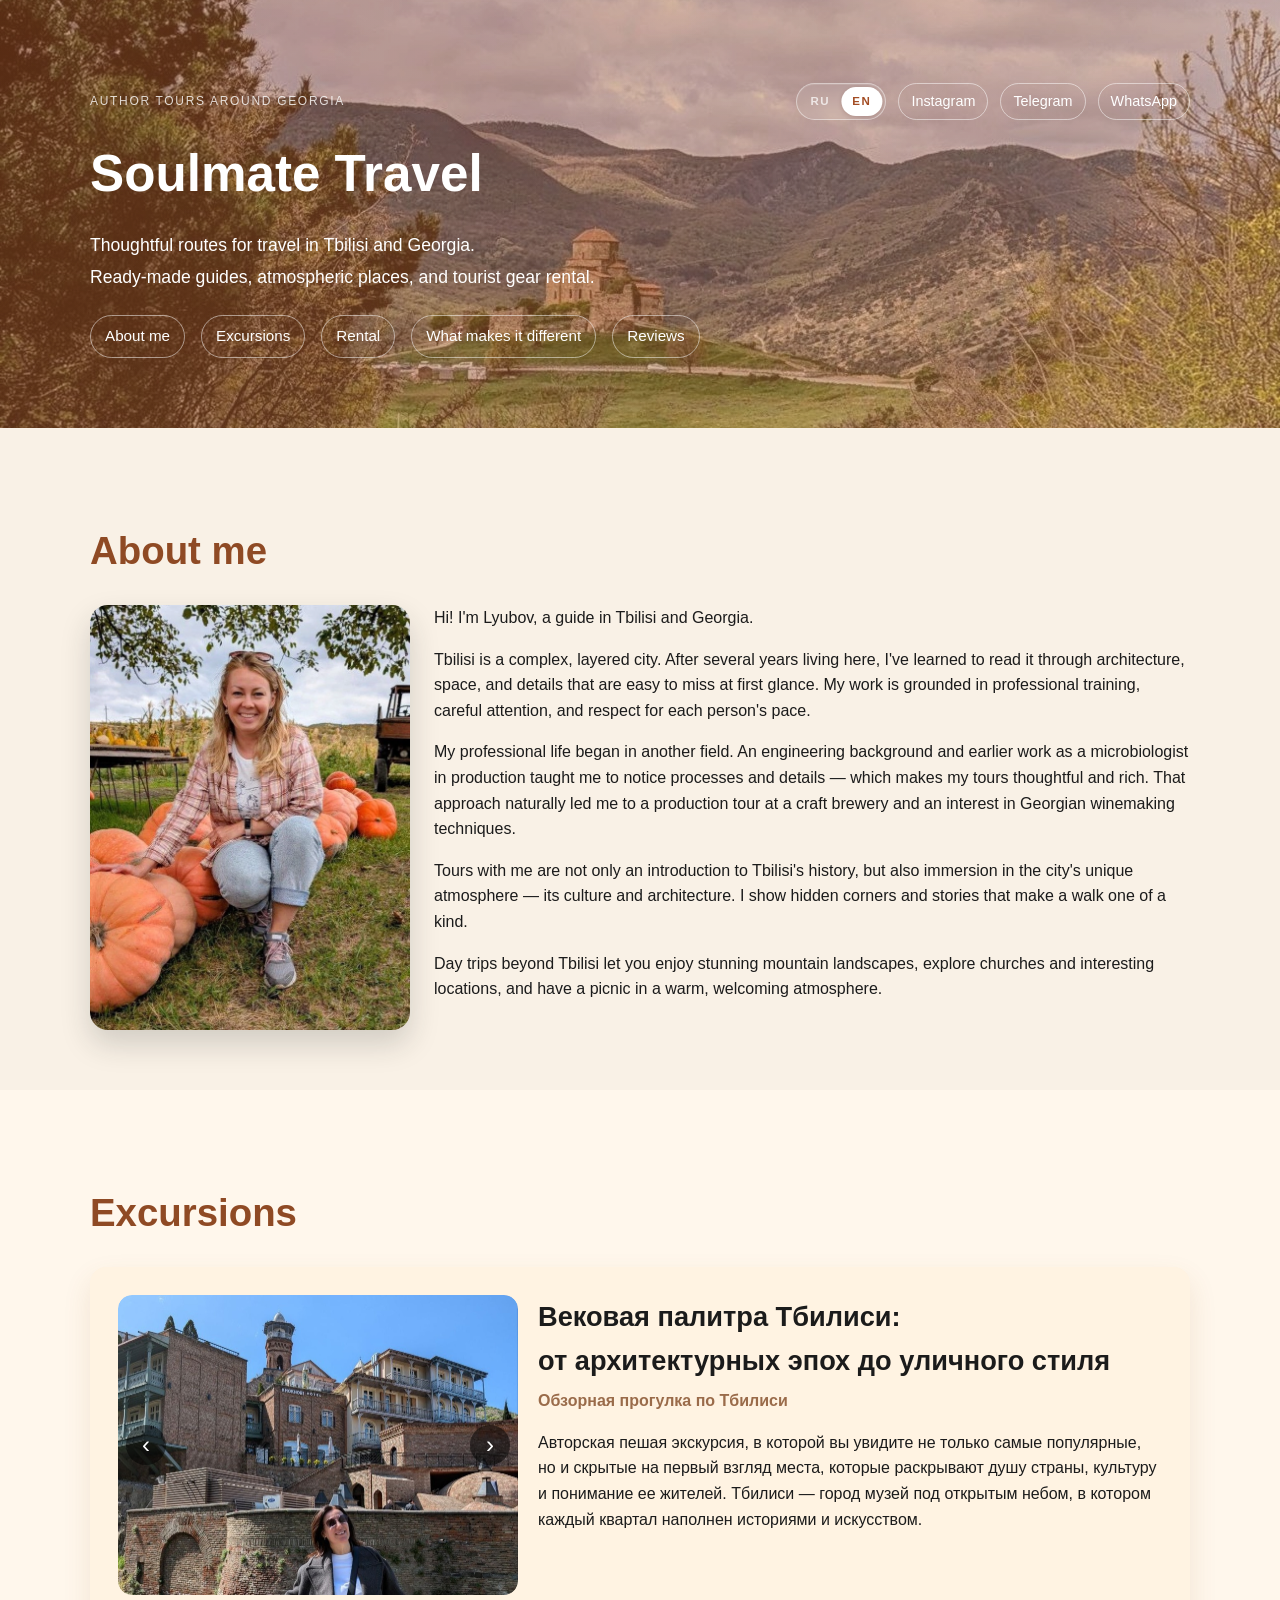
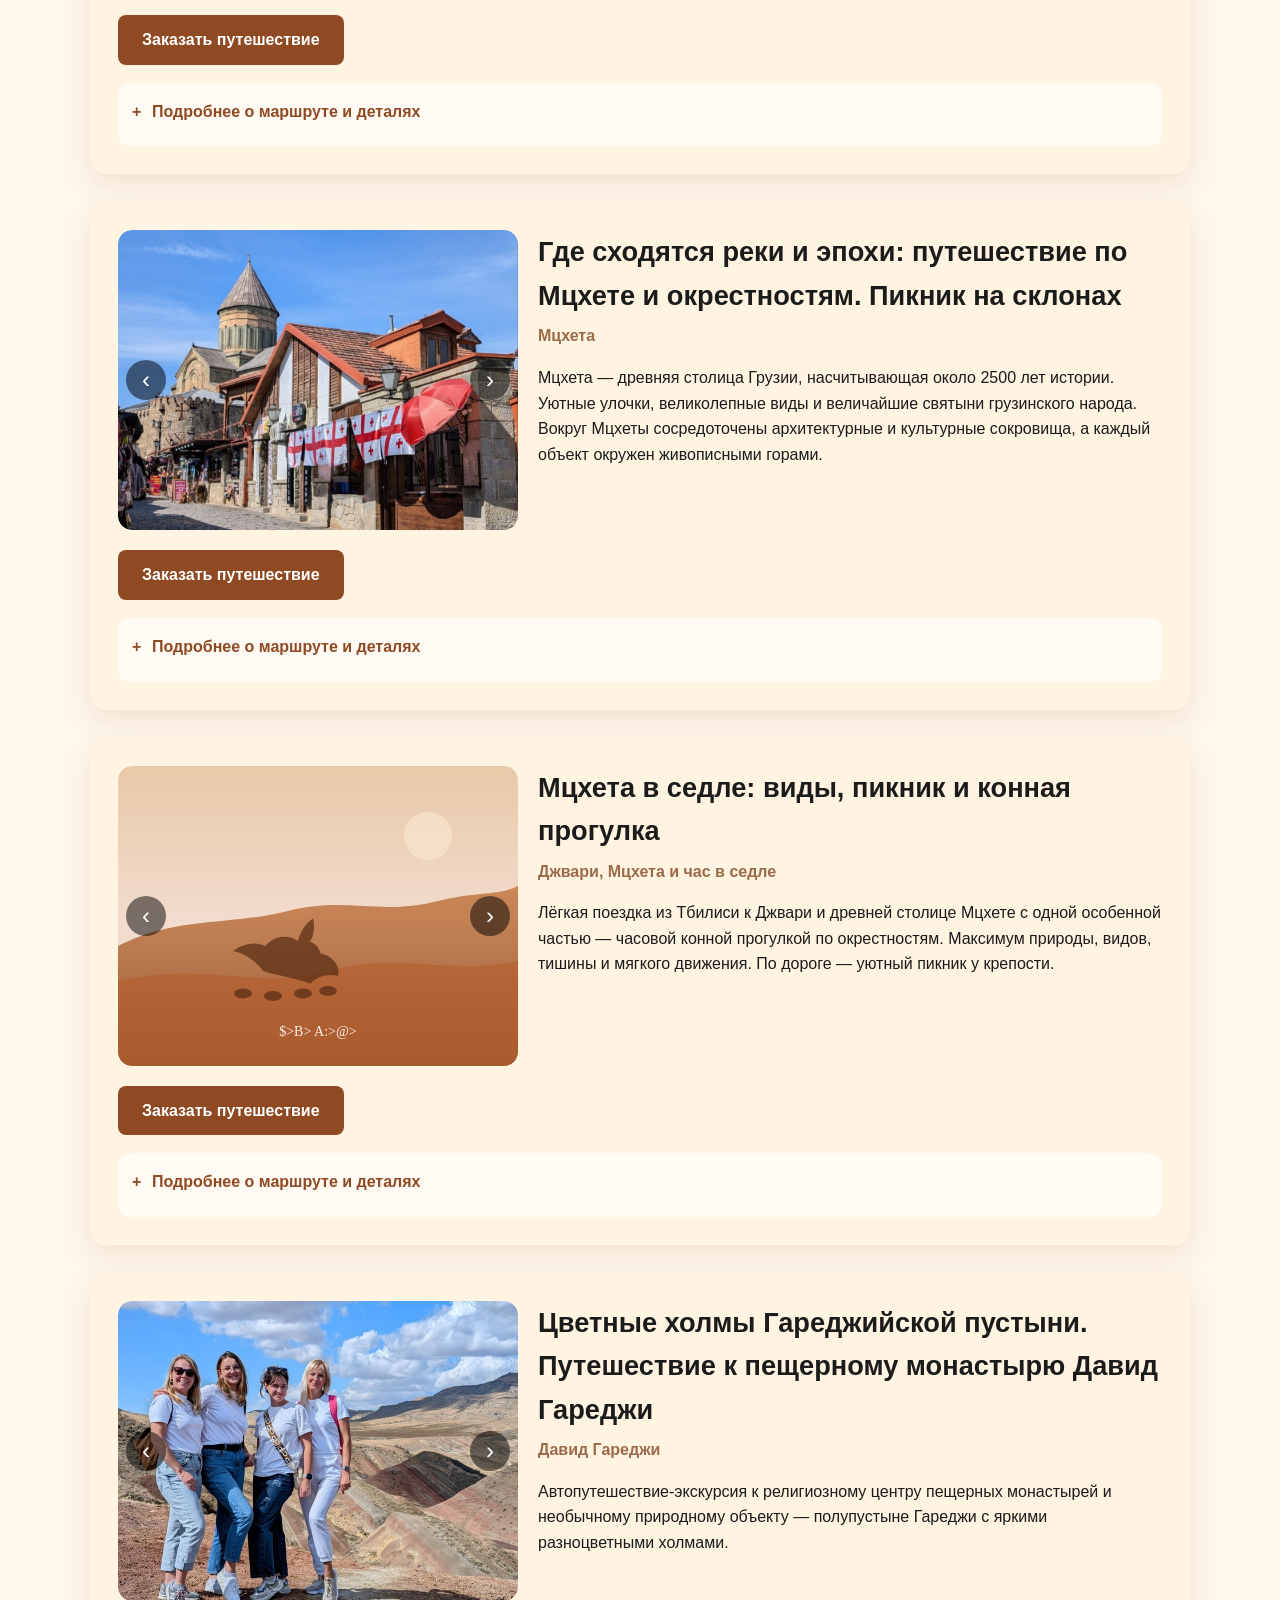
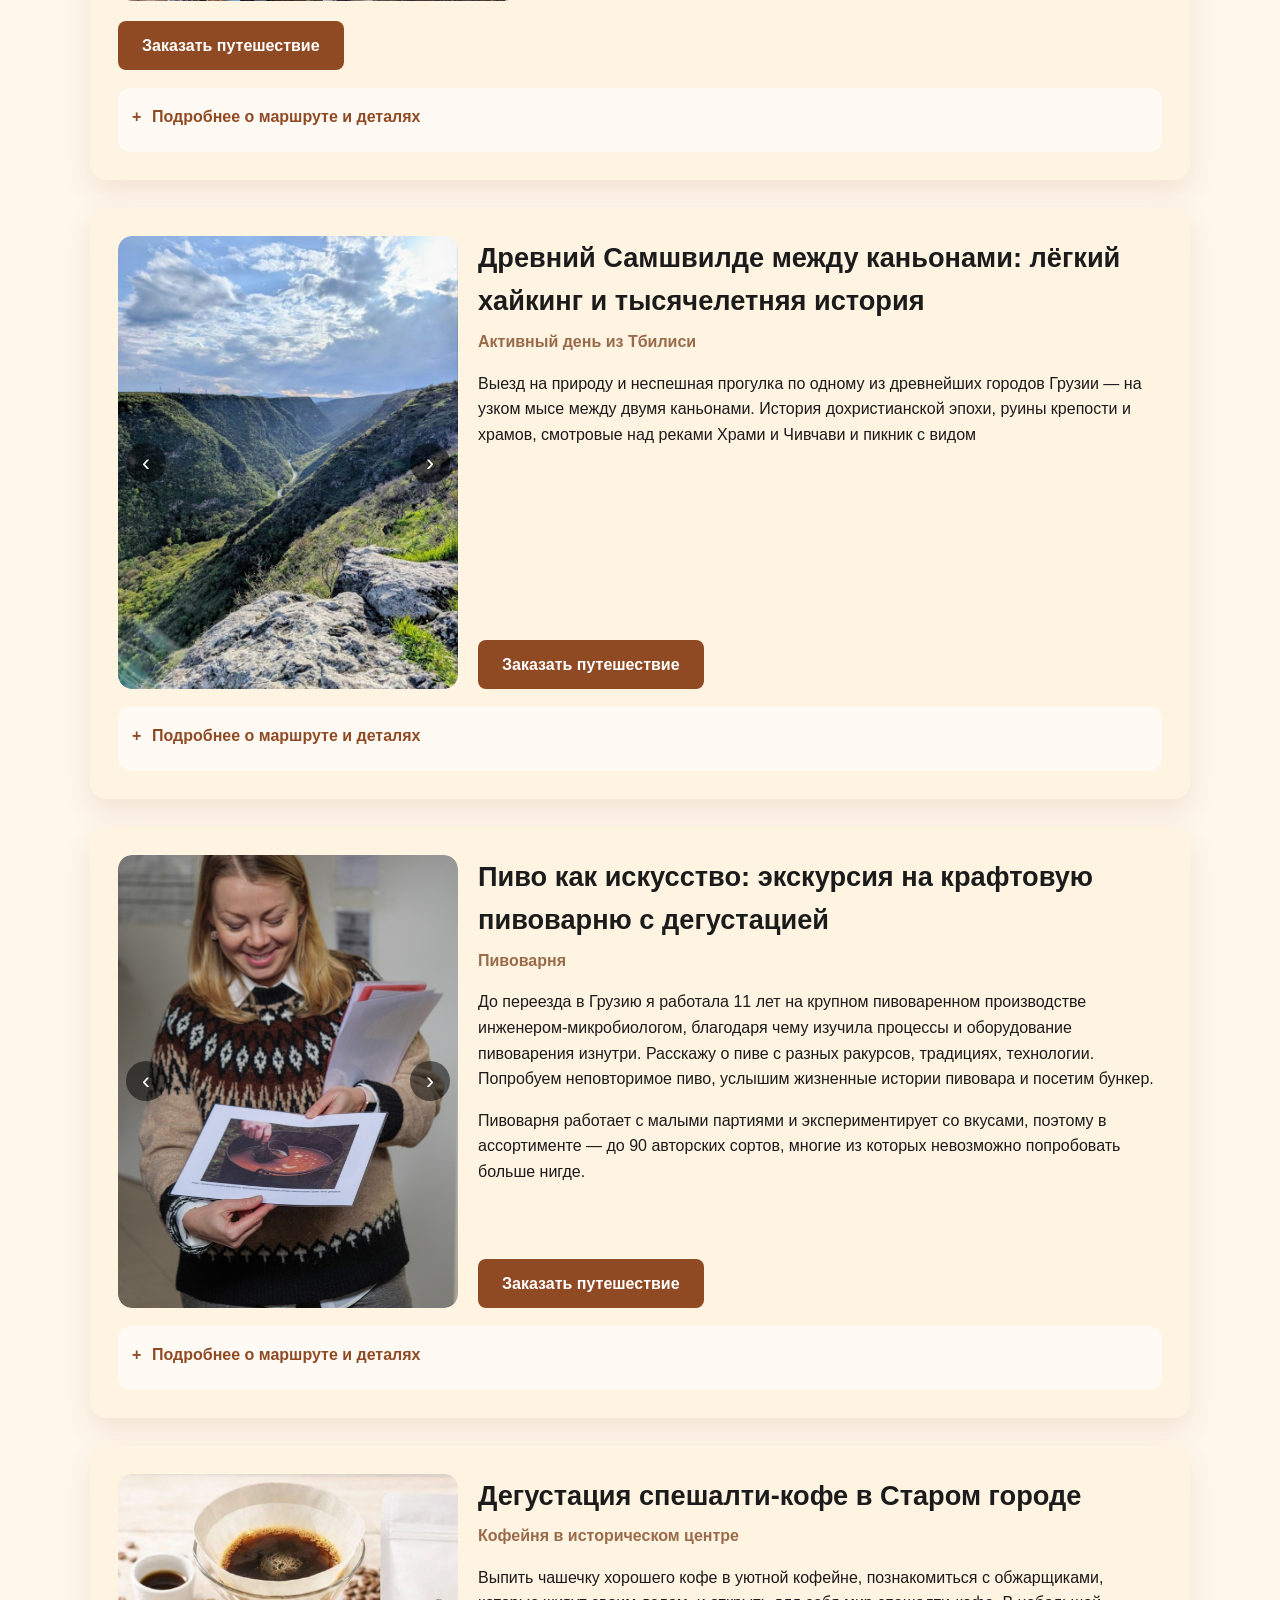
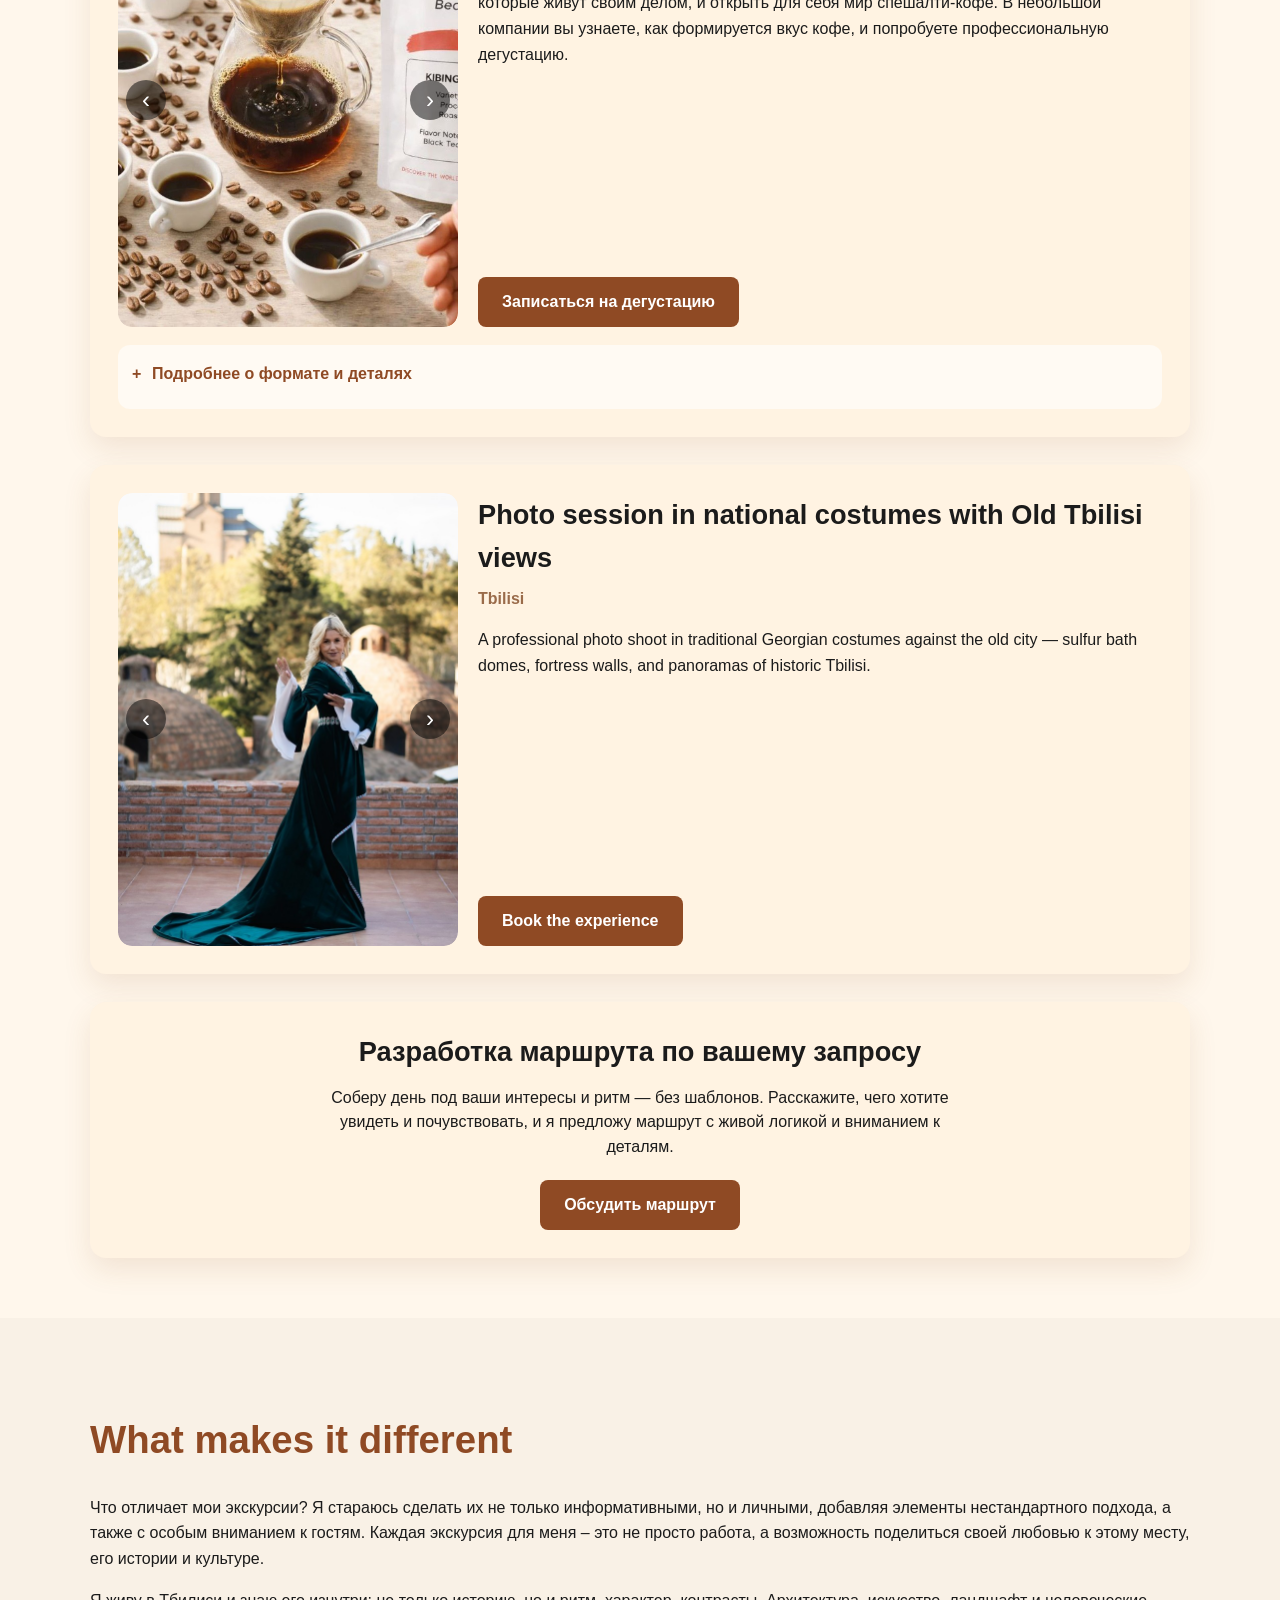
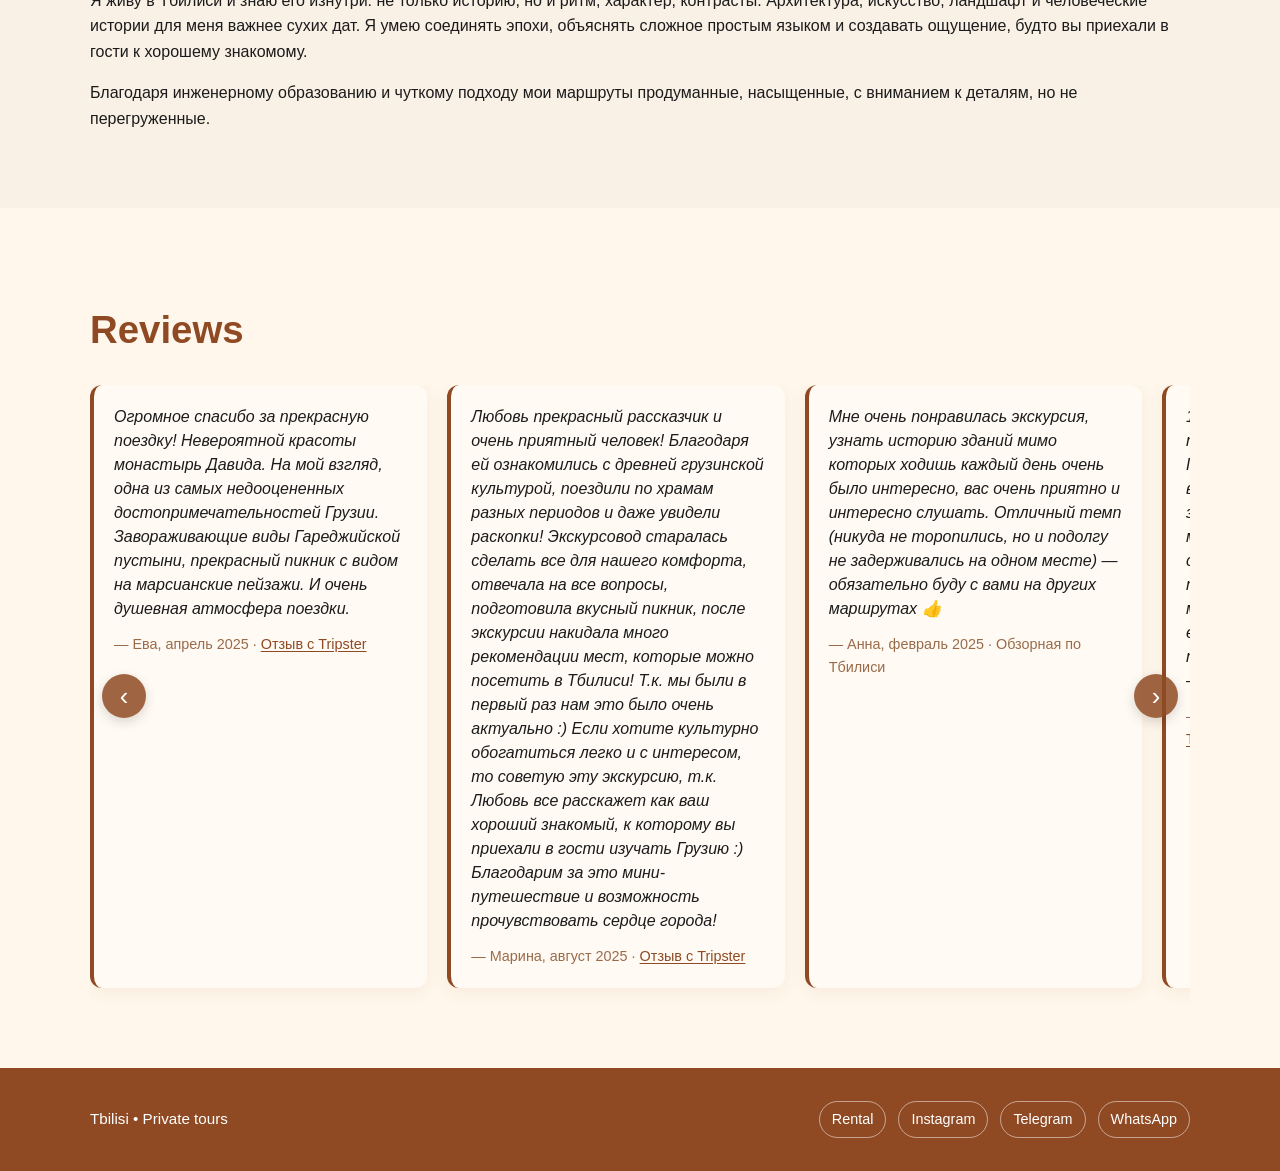
==== commit c972eb0a: "4" ====
--- a/index.html
+++ b/index.html
@@ -35,6 +35,15 @@
             <a href="https://t.me/soulmate_travel_georgia" target="_blank" rel="noreferrer"
               >Telegram</a
             >
+            <a
+              href="#"
+              data-whatsapp-link
+              data-i18n-lang="en"
+              hidden
+              target="_blank"
+              rel="noreferrer"
+              >WhatsApp</a
+            >
           </div>
         </div>
         <h1 data-i18n="hero.title">Soulmate Travel</h1>
@@ -350,6 +359,95 @@
                 <div>
                   <h4>Стоимость</h4>
                   <p>160 евро или 500 лари</p>
+                </div>
+              </div>
+            </details>
+          </article>
+
+          <article class="card">
+            <div class="tour-main">
+              <div class="tour-cover-carousel">
+                <button type="button" class="carousel-prev" aria-label="Предыдущее фото">‹</button>
+                <div class="carousel-track">
+                  <figure class="carousel-slide">
+                    <img src="images/mtskheta-horse/placeholder.svg" alt="Мцхета в седле — конная прогулка, виды и пикник" />
+                    <figcaption>Фото скоро</figcaption>
+                  </figure>
+                </div>
+                <button type="button" class="carousel-next" aria-label="Следующее фото">›</button>
+              </div>
+              <div class="tour-main-text">
+                <div class="card-header">
+                  <h3>
+                    Мцхета в седле: виды, пикник и конная прогулка
+                  </h3>
+                  <p class="card-subtitle">Джвари, Мцхета и час в седле</p>
+                </div>
+                <p class="card-lead">
+                  Лёгкая поездка из Тбилиси к Джвари и древней столице Мцхете с одной особенной частью — часовой конной прогулкой по окрестностям. Максимум природы, видов, тишины и мягкого движения. По дороге — уютный пикник у крепости.
+                </p>
+              </div>
+            </div>
+            <div class="tour-booking">
+              <a href="https://t.me/soulmate_travel_georgia" target="_blank" rel="noreferrer" class="booking-button">Заказать путешествие</a>
+            </div>
+            <details class="tour-details">
+              <summary>Подробнее о маршруте и деталях</summary>
+              <div class="card-columns">
+                <div>
+                  <h4>Маршрут</h4>
+                  <ul>
+                    <li>Посетим архитектурную жемчужину VI века — храм Джвари</li>
+                    <li>Полюбуемся слиянием рек и горными пейзажами</li>
+                    <li>Увидим древнюю столицу Грузии — Мцхету, прогуляемся по уютным улочкам</li>
+                    <li>Узнаем историю главного храма Светицховели</li>
+                    <li>Прогуляемся вокруг Мцхеты на лошадях с видами вдоль реки Арагви — 1 час</li>
+                    <li>Устроим пикник недалеко от реки и отдохнём от городского темпа</li>
+                  </ul>
+                </div>
+                <div>
+                  <h4>Темы</h4>
+                  <p>
+                    Если вы ищете красивый отдых — эта поездка для вас. Мы отправимся к монастырю Джвари, взглянем сверху на слияние Арагви и Куры, прогуляемся по улочкам Мцхеты и зайдём в Светицховели. Но главное — проведём час в седле, среди холмов и древних троп, где город слышен только вдалеке.
+                  </p>
+                  <p>
+                    Маршрут простой, очень фотогеничный и подходит даже тем, кто никогда не катался на лошадях. Завершим прогулку небольшим пикником у крепости Бебрис-цихе — сыр, фрукты, чурчхела, чай или бокал вина и радующие глаз виды.
+                  </p>
+                </div>
+              </div>
+              <div class="info-grid">
+                <div>
+                  <h4>Кому понравится</h4>
+                  <ul>
+                    <li>Тем, кто ищет лёгкий активный отдых вблизи Тбилиси</li>
+                    <li>Любителям природы и красивых фотографий</li>
+                    <li>Новичкам конной езды и тем, кто уже сидел в седле</li>
+                    <li>Небольшим компаниям и парам</li>
+                  </ul>
+                </div>
+                <div>
+                  <h4>Организационные детали</h4>
+                  <p>
+                    Длительность: 5 часов<br>
+                    На автомобиле Renault Sandero<br>
+                    Индивидуальный формат, 1–4 человека<br>
+                    На русском языке<br>
+                    Подойдёт для детей старше 14 лет<br>
+                    Обувайте удобную обувь и одежду, в которой сядете на лошадь
+                  </p>
+                  <p>
+                    <strong>Входит:</strong> трансфер до мест показа и обратно, сопровождение гида, прогулка на лошадях 1 час
+                  </p>
+                  <p>
+                    <strong>Дополнительно:</strong> пикник у крепости — 50 лари на группу, либо обед в кафе Мцхеты
+                  </p>
+                </div>
+                <div>
+                  <h4>Стоимость</h4>
+                  <p>
+                    200 евро или эквивалент в лари<br>
+                    за группу (1–4 человека)
+                  </p>
                 </div>
               </div>
             </details>
@@ -993,10 +1091,20 @@
             <a href="https://t.me/soulmate_travel_georgia" target="_blank" rel="noreferrer"
               >Telegram</a
             >
+            <a
+              href="#"
+              data-whatsapp-link
+              data-i18n-lang="en"
+              hidden
+              target="_blank"
+              rel="noreferrer"
+              >WhatsApp</a
+            >
           </div>
         </div>
       </div>
     </footer>
+    <script src="js/config.js"></script>
     <script src="js/i18n.js"></script>
     <script>
       document.querySelectorAll('.tour-cover-carousel').forEach(function (carousel) {
--- a/styles.css
+++ b/styles.css
@@ -401,6 +401,28 @@
   font-size: 0.85rem;
   border-radius: 6px;
   align-self: flex-start;
+}
+
+.rental-submit-row {
+  display: flex;
+  flex-wrap: wrap;
+  gap: 10px;
+  margin-top: 4px;
+}
+
+.rental-submit-row .booking-button {
+  margin: 0;
+}
+
+.booking-button--outline {
+  background: transparent;
+  color: #a34d24;
+  border: 1.5px solid rgba(163, 77, 36, 0.45);
+}
+
+.booking-button--outline:hover {
+  background: rgba(163, 77, 36, 0.08);
+  color: #8f4a24;
 }
 
 .tour-main img {
@@ -936,6 +958,12 @@
   margin-bottom: 4px;
 }
 
+.price-alt {
+  color: #8a6550;
+  font-weight: 400;
+  white-space: nowrap;
+}
+
 .rental-kits-title {
   font-size: 1.35rem;
   color: #8f4a24;
@@ -1306,8 +1334,16 @@
 .rental-request-form .booking-button {
   border: none;
   cursor: pointer;
-  width: 100%;
   text-align: center;
+}
+
+.rental-request-form .rental-submit-row .booking-button {
+  width: auto;
+  flex: 1 1 200px;
+}
+
+.rental-request-form .booking-button--outline {
+  border: 1.5px solid rgba(163, 77, 36, 0.45);
 }
 
 @media (max-width: 640px) {
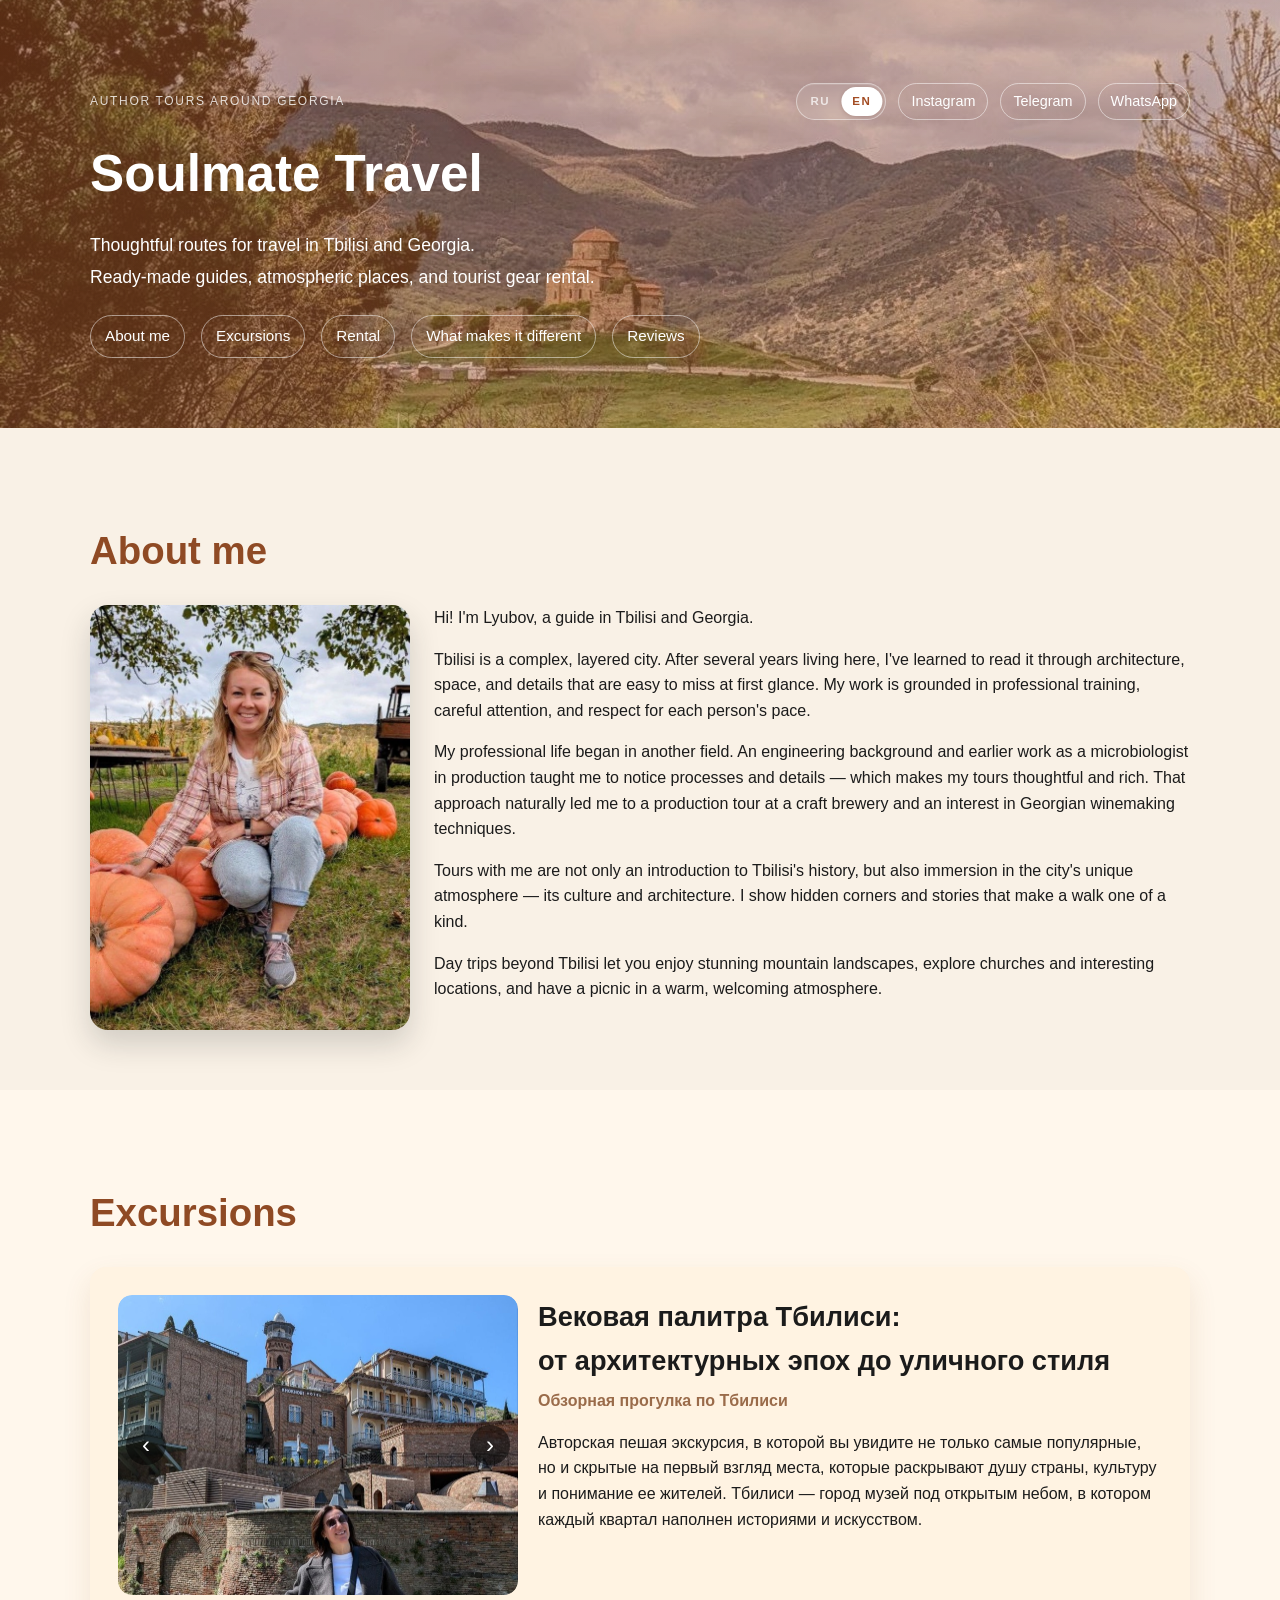
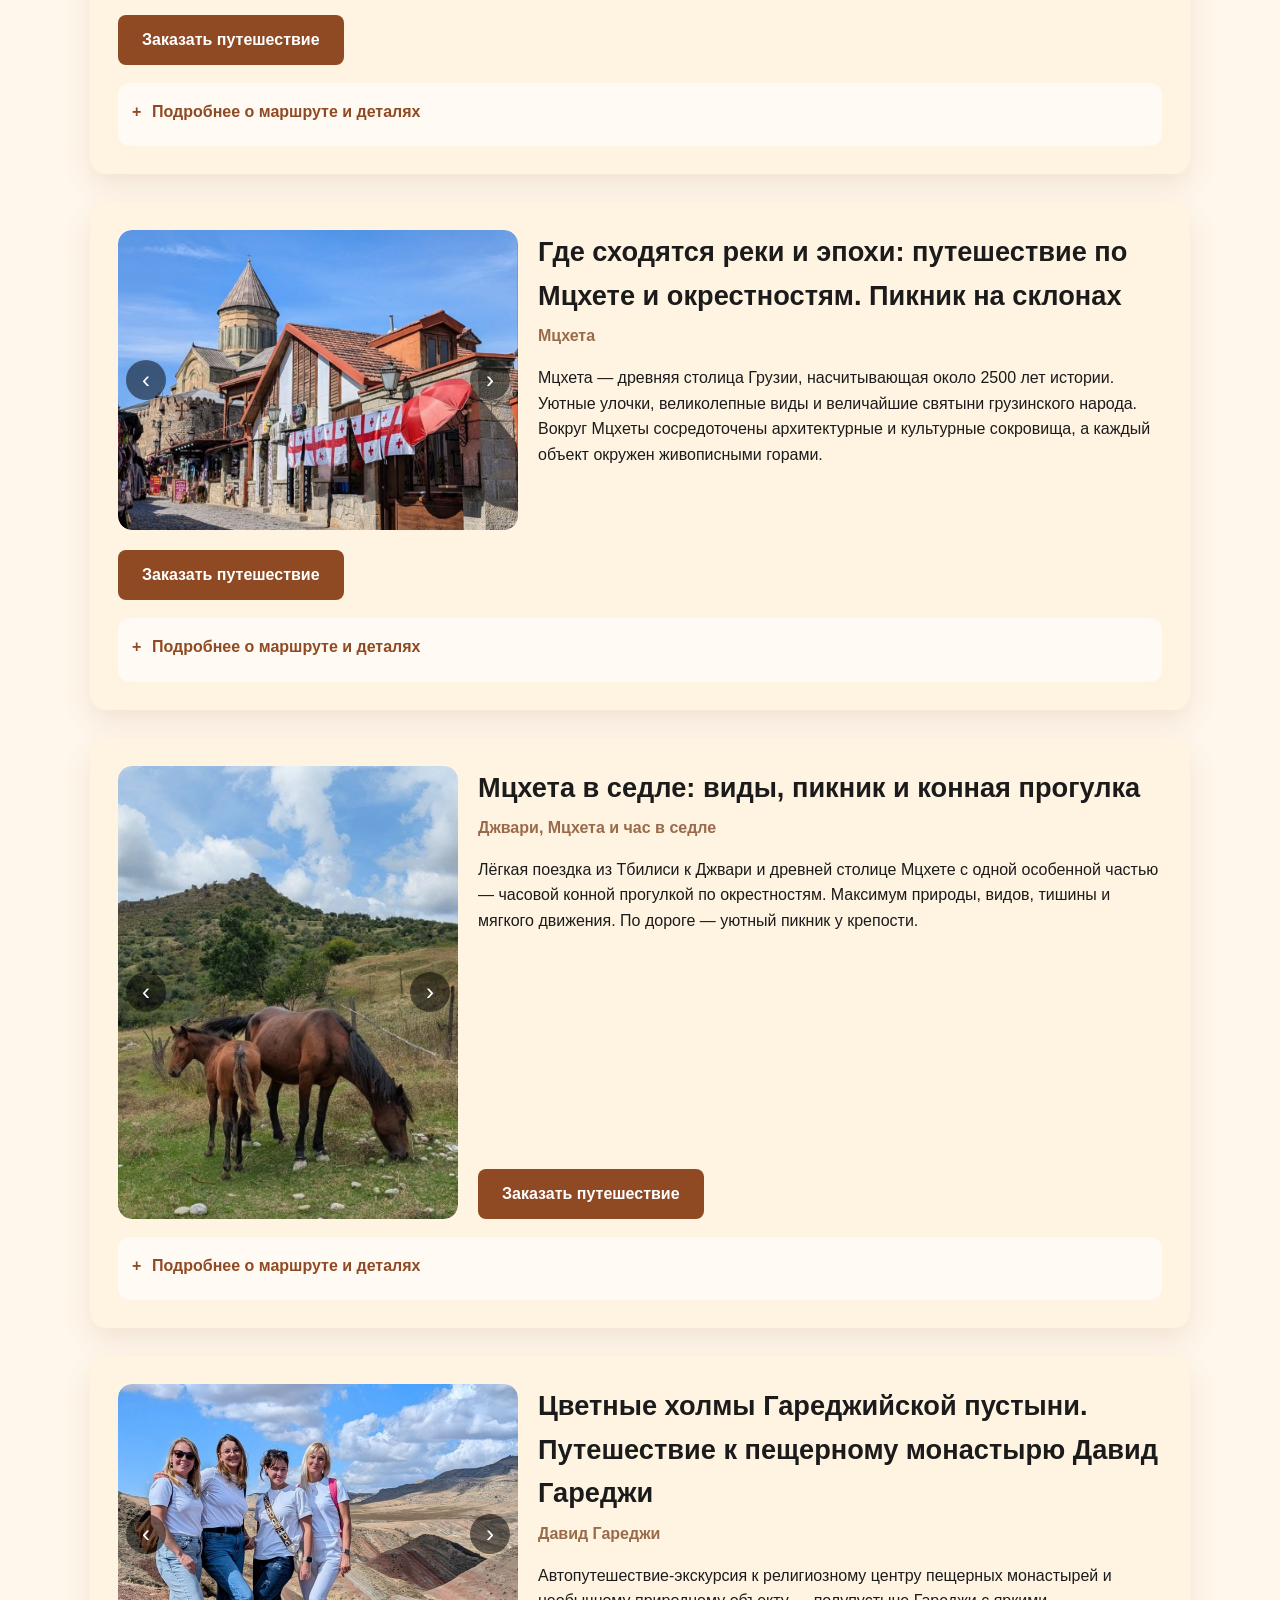
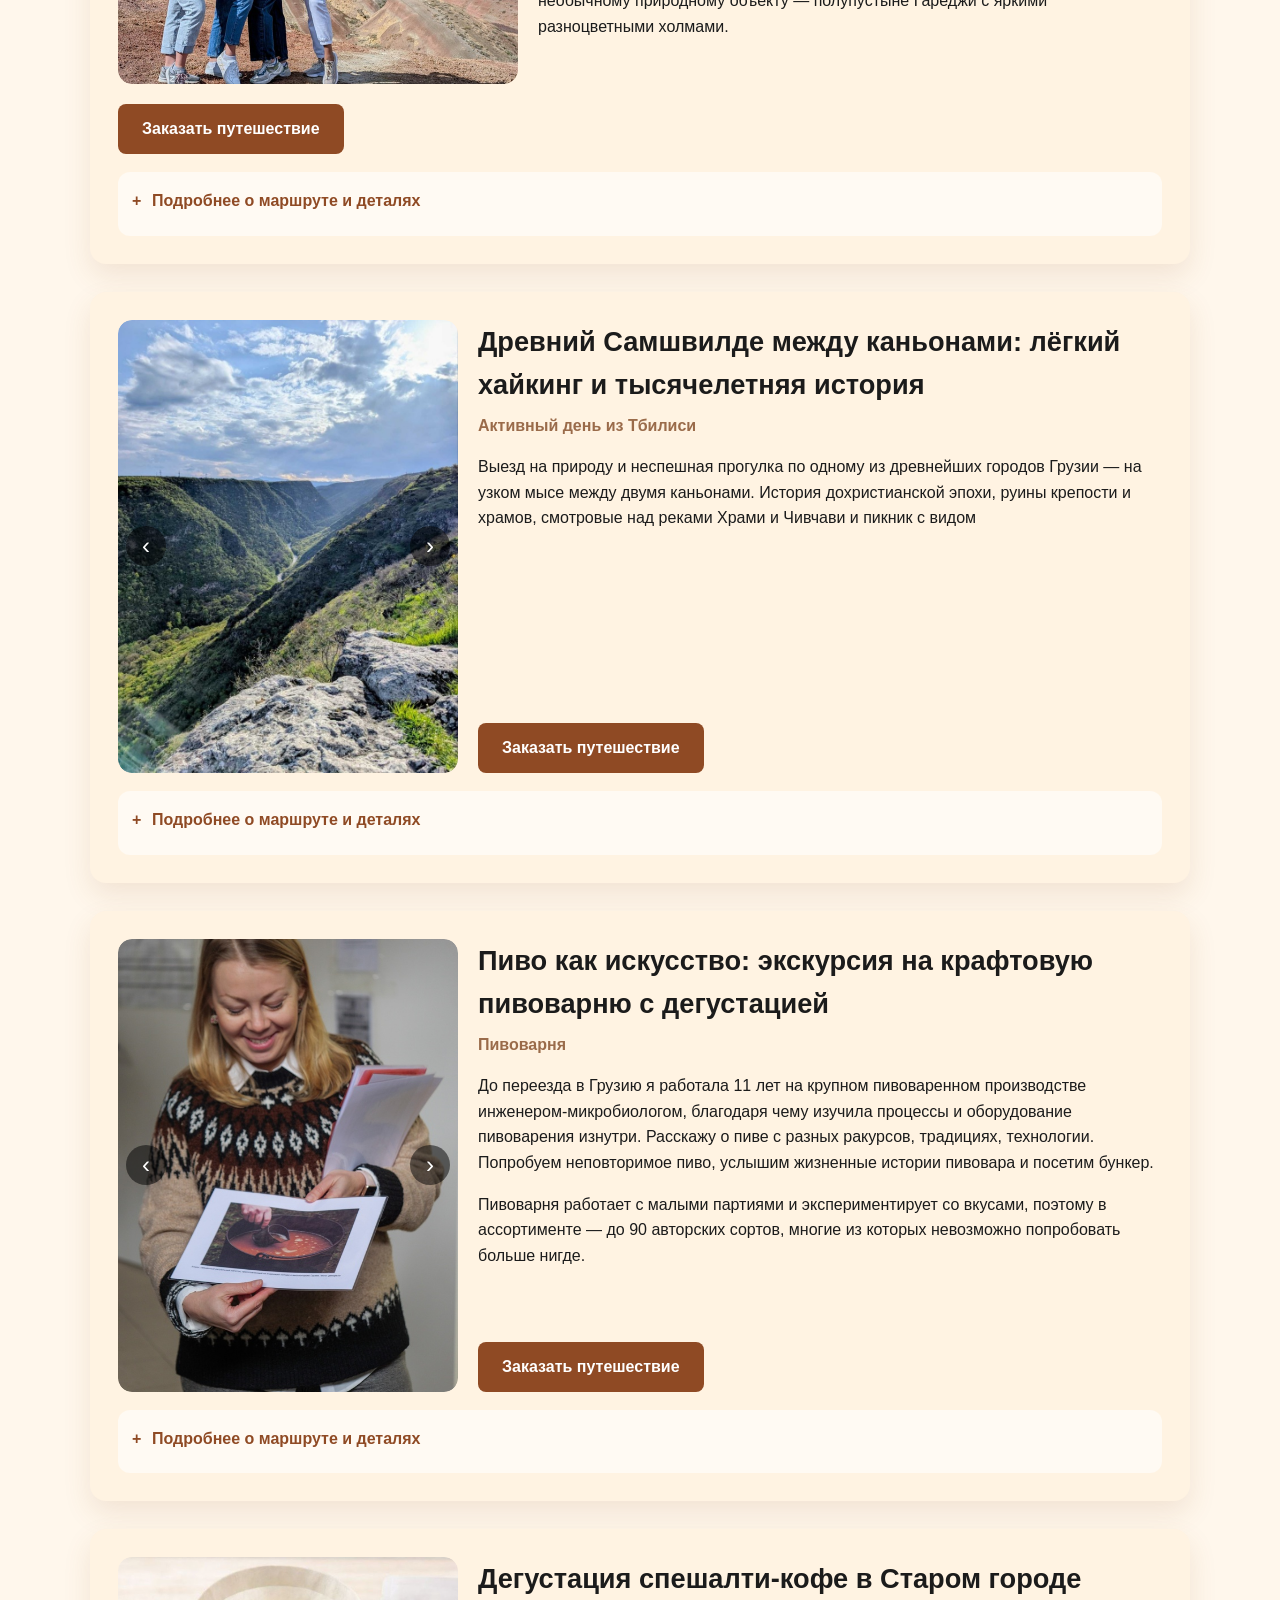
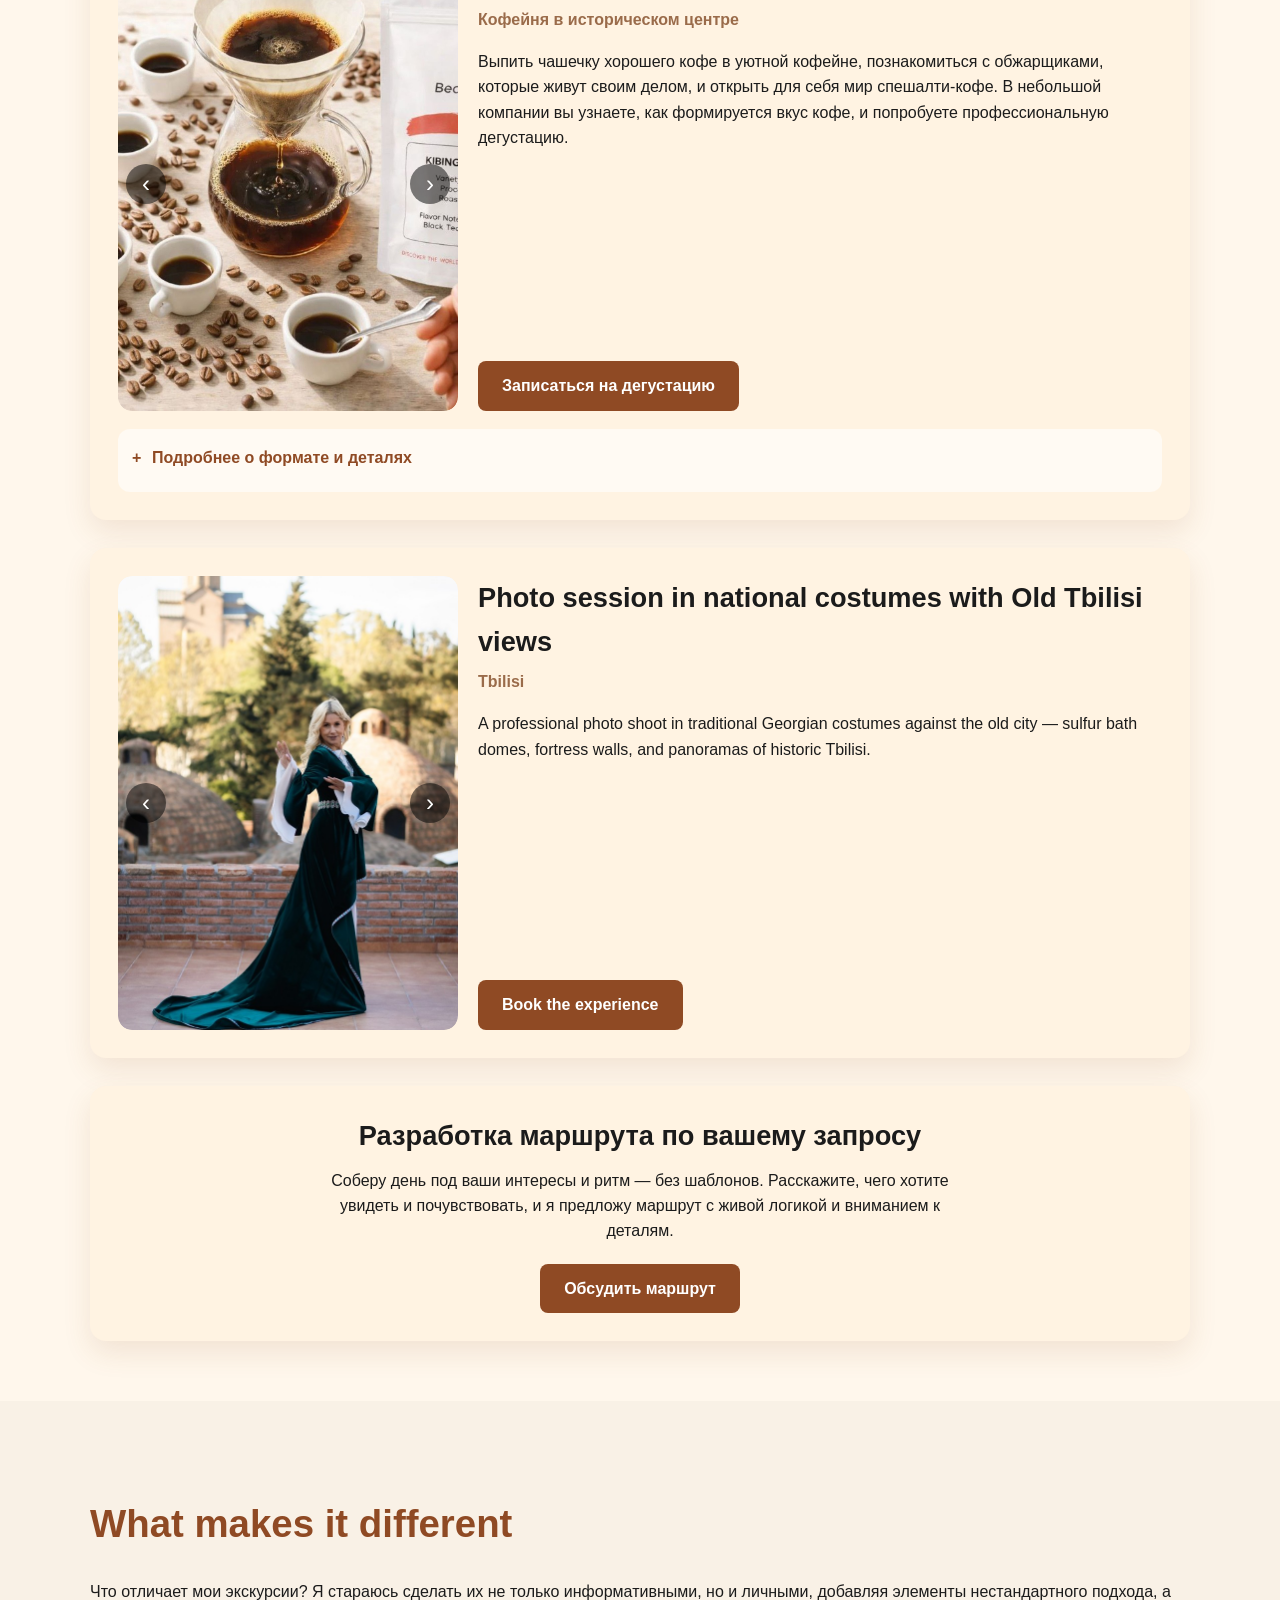
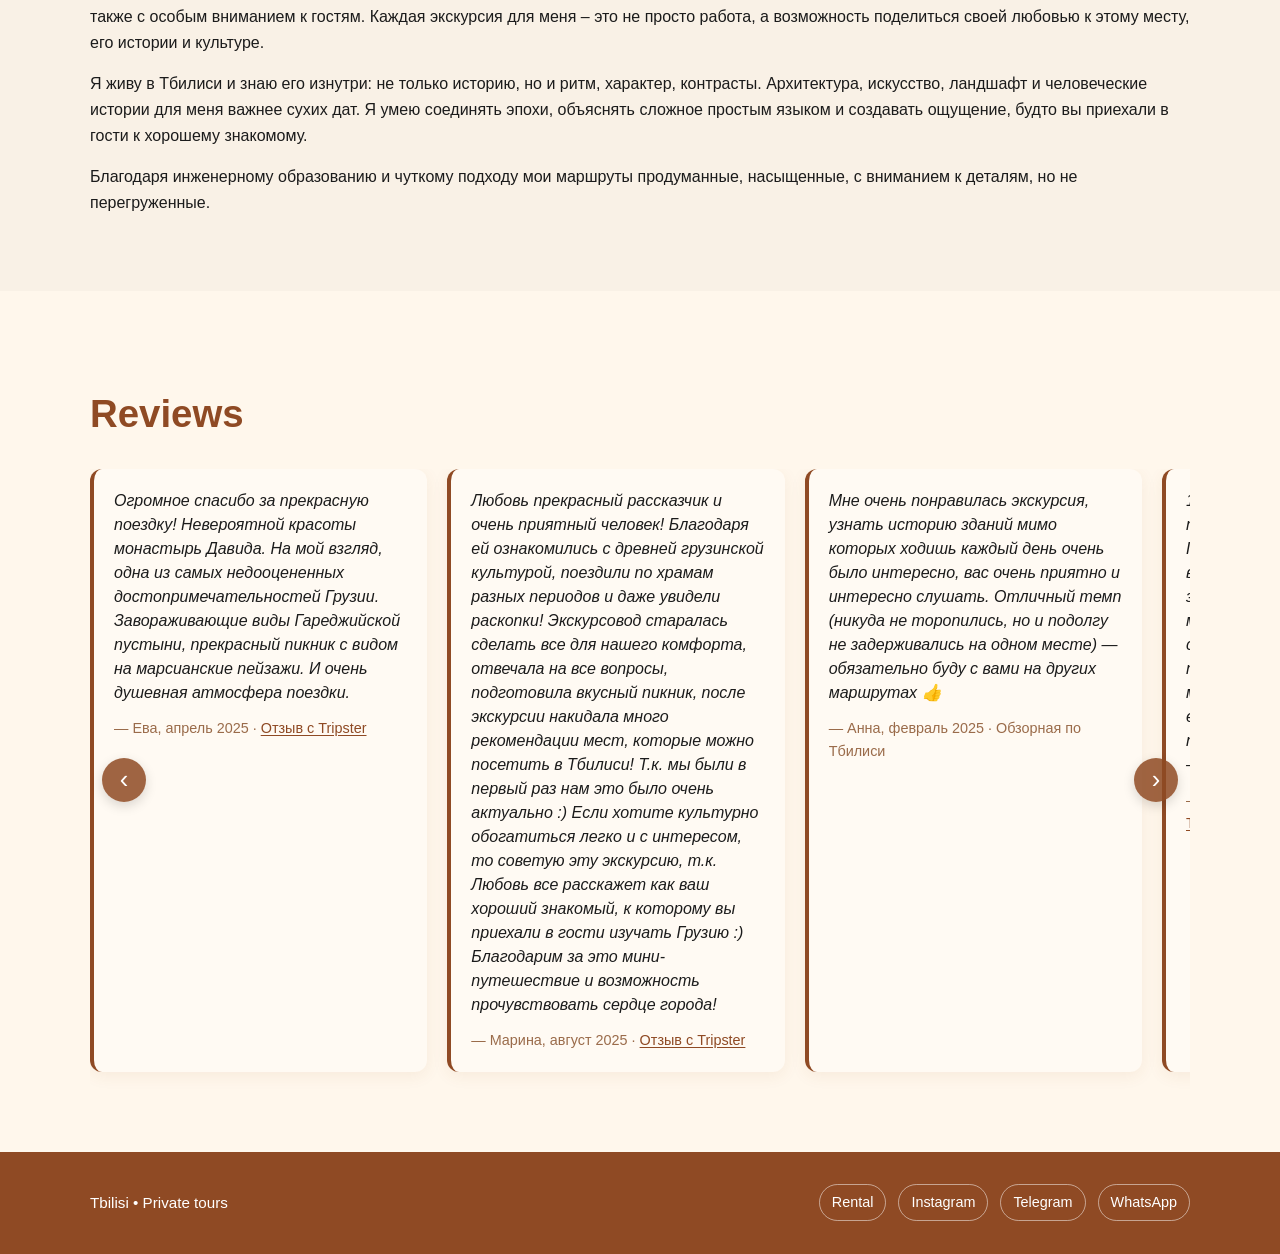
==== commit 9e614ecb: "8" ====
--- a/index.html
+++ b/index.html
@@ -365,13 +365,13 @@
           </article>
 
           <article class="card">
-            <div class="tour-main">
-              <div class="tour-cover-carousel">
+            <div class="tour-main tour-main--portrait">
+              <div class="tour-cover-carousel carousel-3-4">
                 <button type="button" class="carousel-prev" aria-label="Предыдущее фото">‹</button>
                 <div class="carousel-track">
                   <figure class="carousel-slide">
-                    <img src="images/mtskheta-horse/placeholder.svg" alt="Мцхета в седле — конная прогулка, виды и пикник" />
-                    <figcaption>Фото скоро</figcaption>
+                    <img src="images/mtskheta-horse/tour-mtskheta-horse-01.png" alt="Лошади у холма с крепостью — Мцхета в седле" />
+                    <figcaption>Лошади у холма с крепостью — Мцхета в седле</figcaption>
                   </figure>
                 </div>
                 <button type="button" class="carousel-next" aria-label="Следующее фото">›</button>
@@ -386,10 +386,10 @@
                 <p class="card-lead">
                   Лёгкая поездка из Тбилиси к Джвари и древней столице Мцхете с одной особенной частью — часовой конной прогулкой по окрестностям. Максимум природы, видов, тишины и мягкого движения. По дороге — уютный пикник у крепости.
                 </p>
-              </div>
-            </div>
-            <div class="tour-booking">
-              <a href="https://t.me/soulmate_travel_georgia" target="_blank" rel="noreferrer" class="booking-button">Заказать путешествие</a>
+                <div class="tour-booking">
+                  <a href="https://t.me/soulmate_travel_georgia" target="_blank" rel="noreferrer" class="booking-button">Заказать путешествие</a>
+                </div>
+              </div>
             </div>
             <details class="tour-details">
               <summary>Подробнее о маршруте и деталях</summary>
@@ -438,16 +438,10 @@
                   <p>
                     <strong>Входит:</strong> трансфер до мест показа и обратно, сопровождение гида, прогулка на лошадях 1 час
                   </p>
-                  <p>
-                    <strong>Дополнительно:</strong> пикник у крепости — 50 лари на группу, либо обед в кафе Мцхеты
-                  </p>
                 </div>
                 <div>
                   <h4>Стоимость</h4>
-                  <p>
-                    200 евро или эквивалент в лари<br>
-                    за группу (1–4 человека)
-                  </p>
+                  <p>200 евро или 600 лари</p>
                 </div>
               </div>
             </details>
